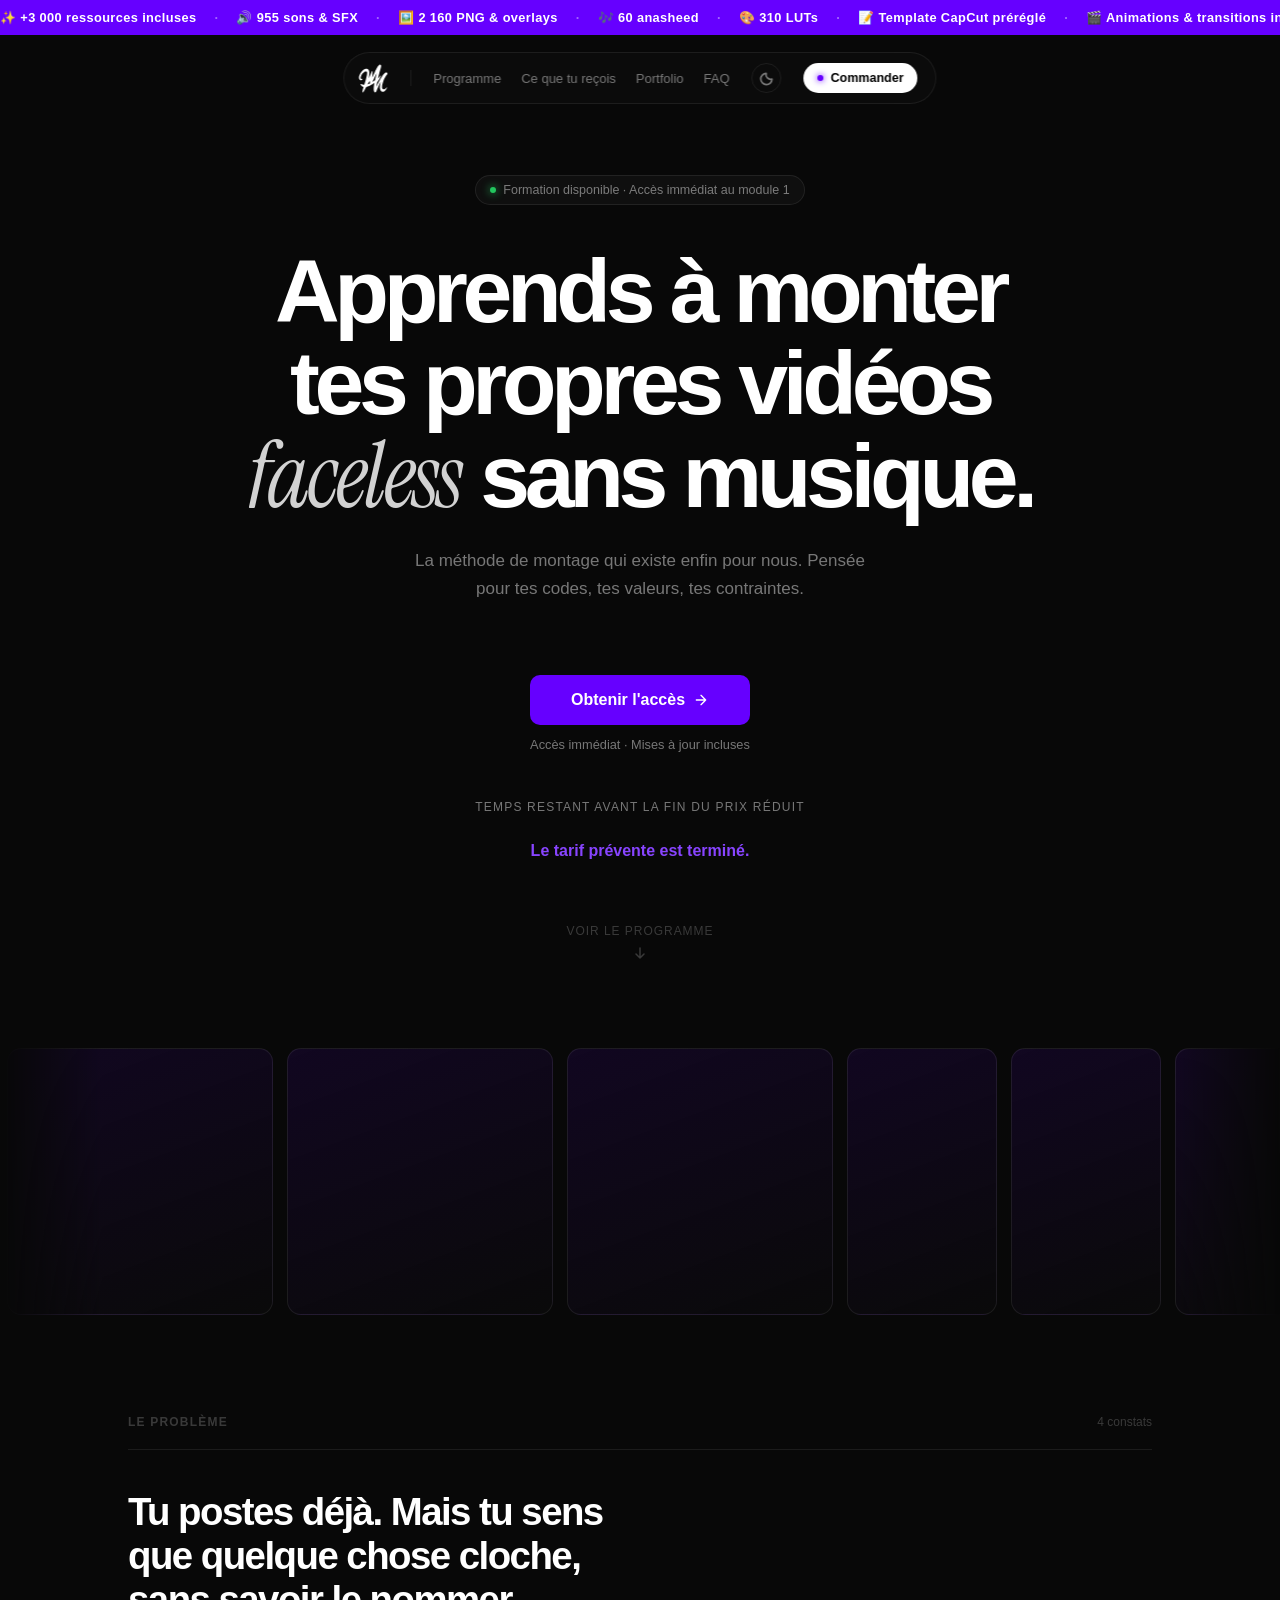
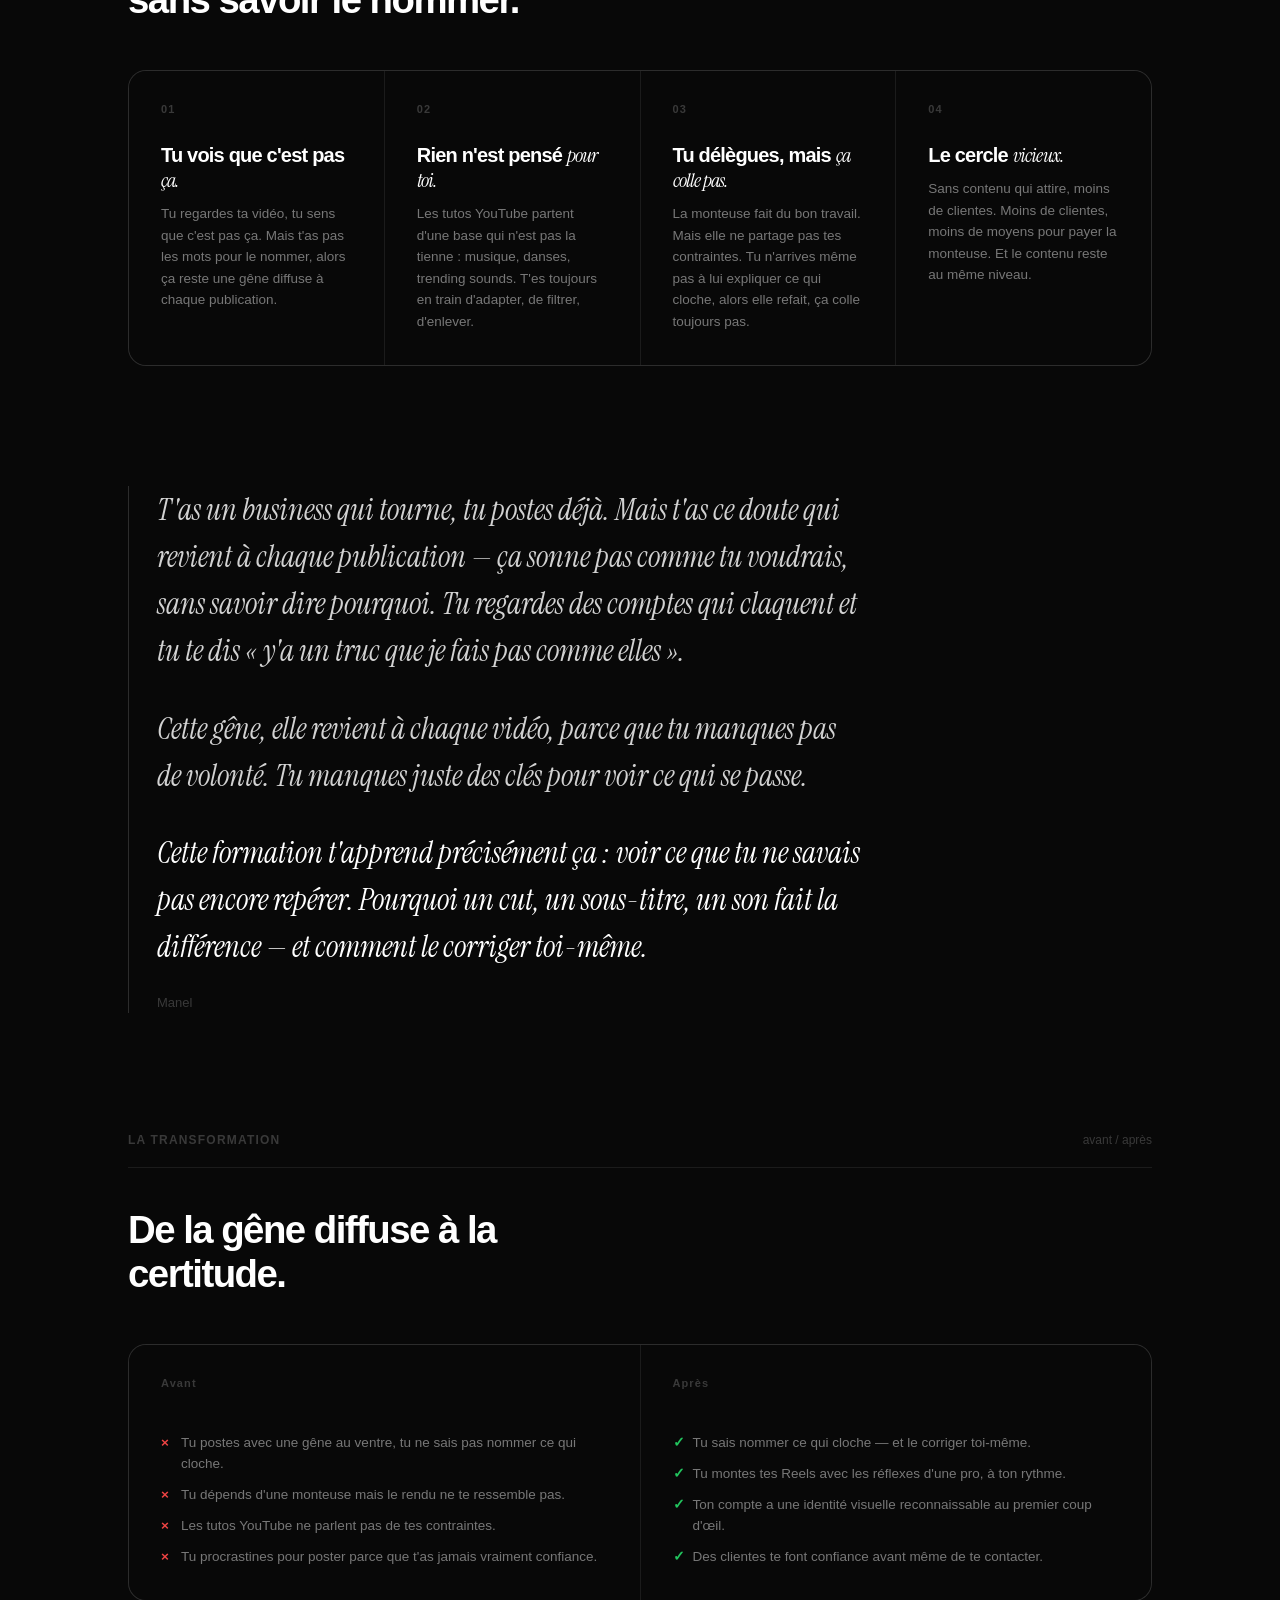
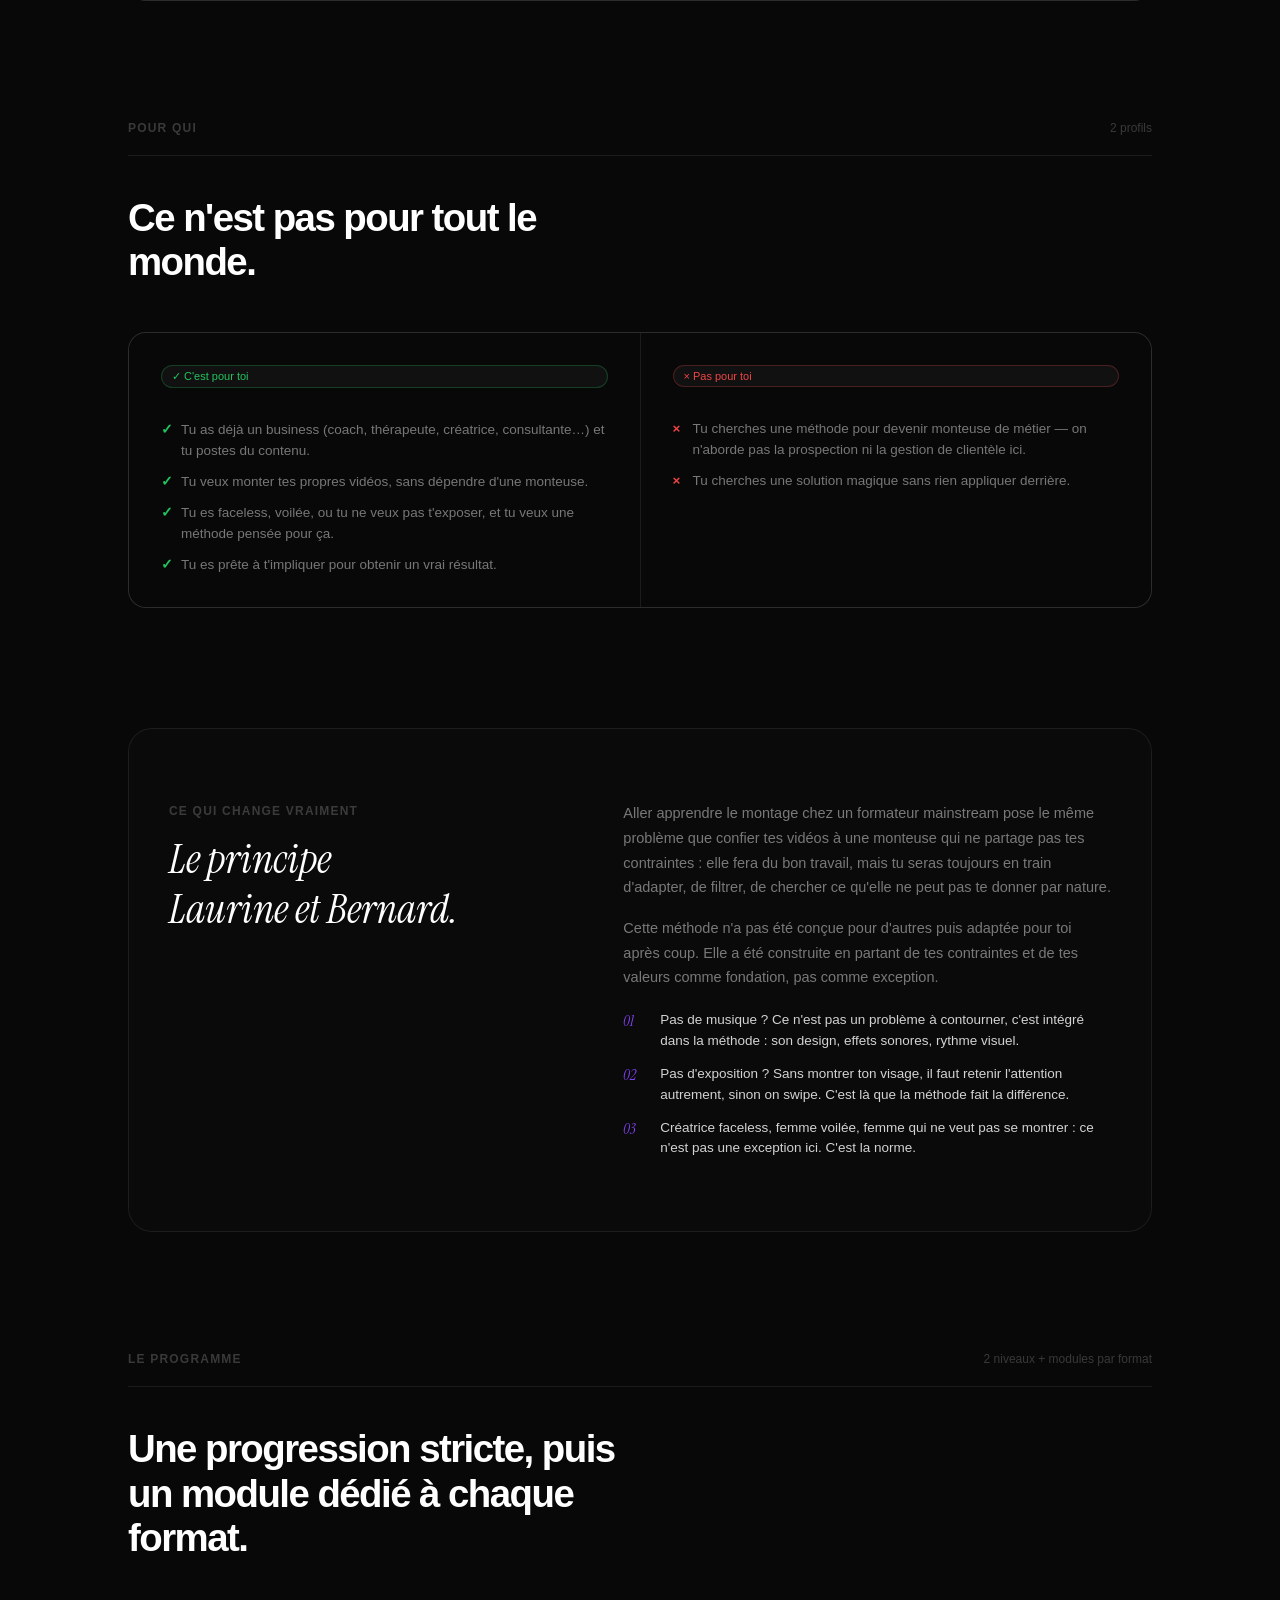
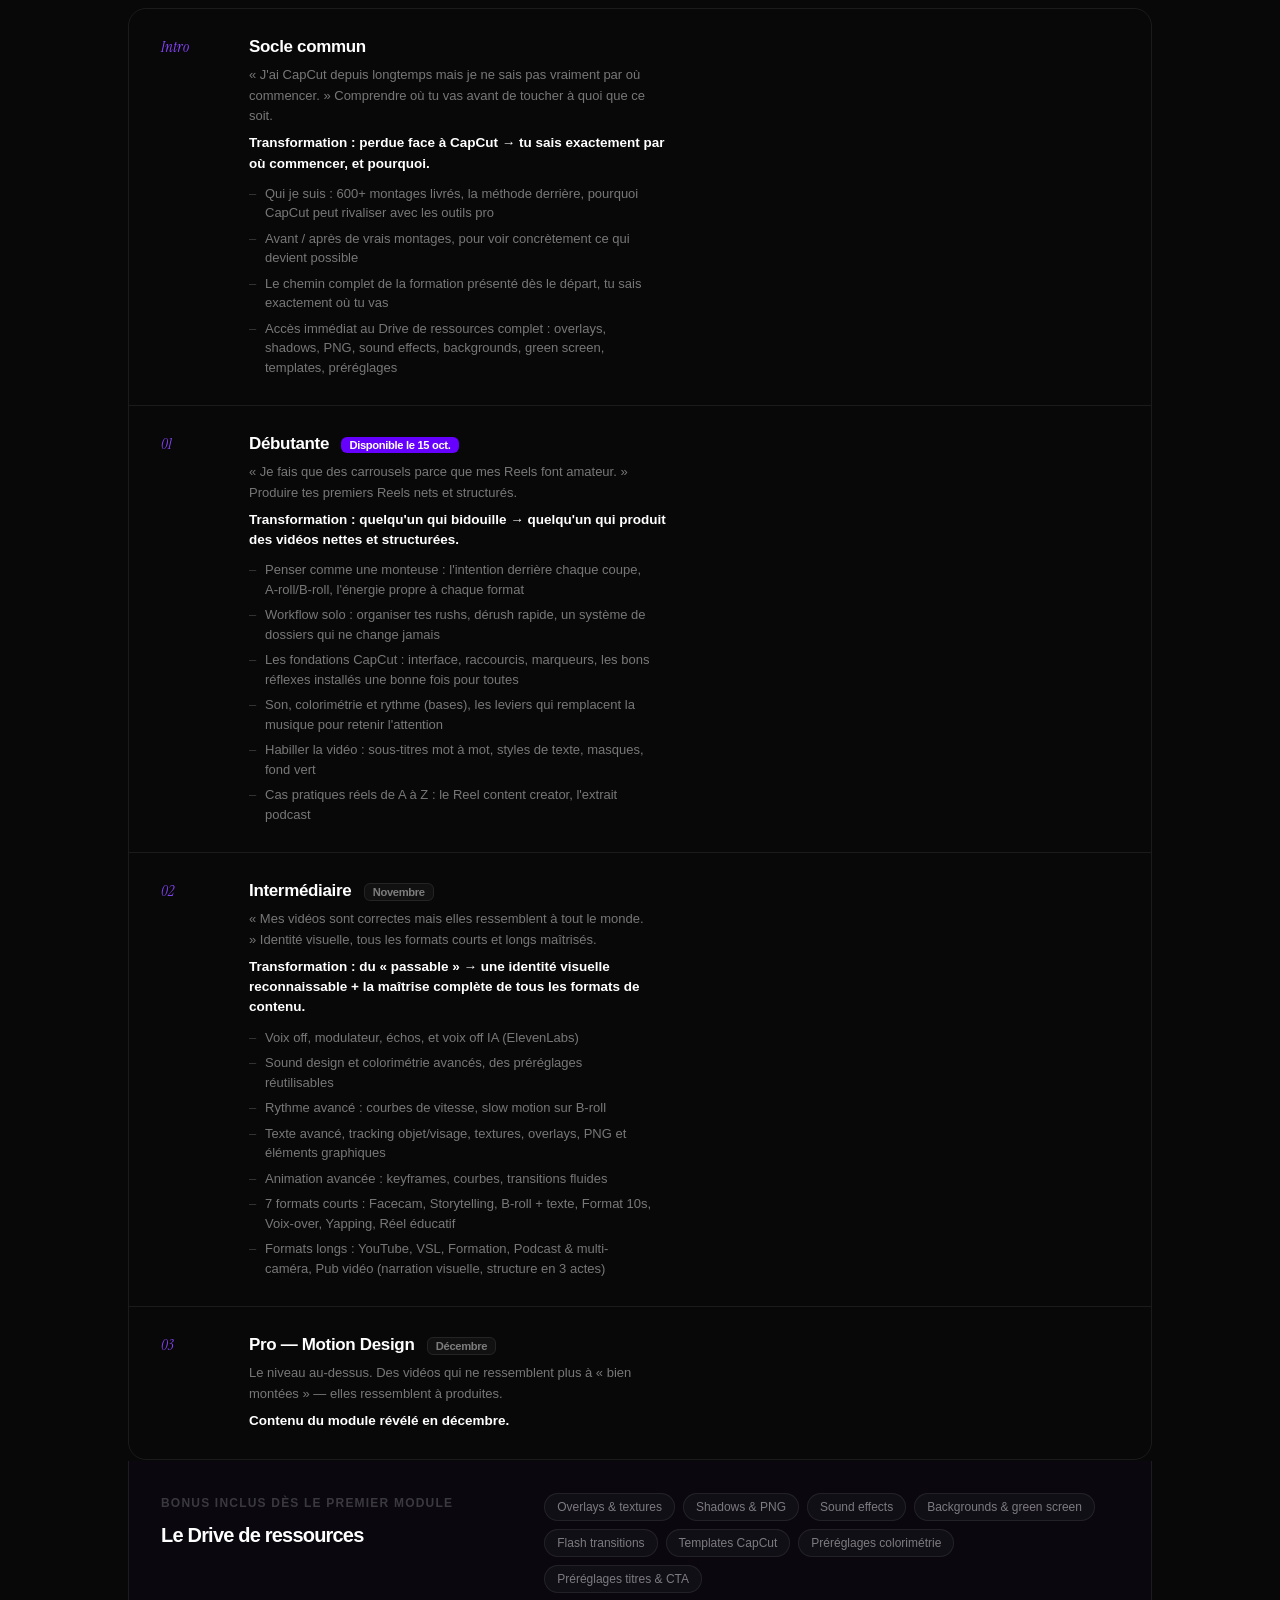
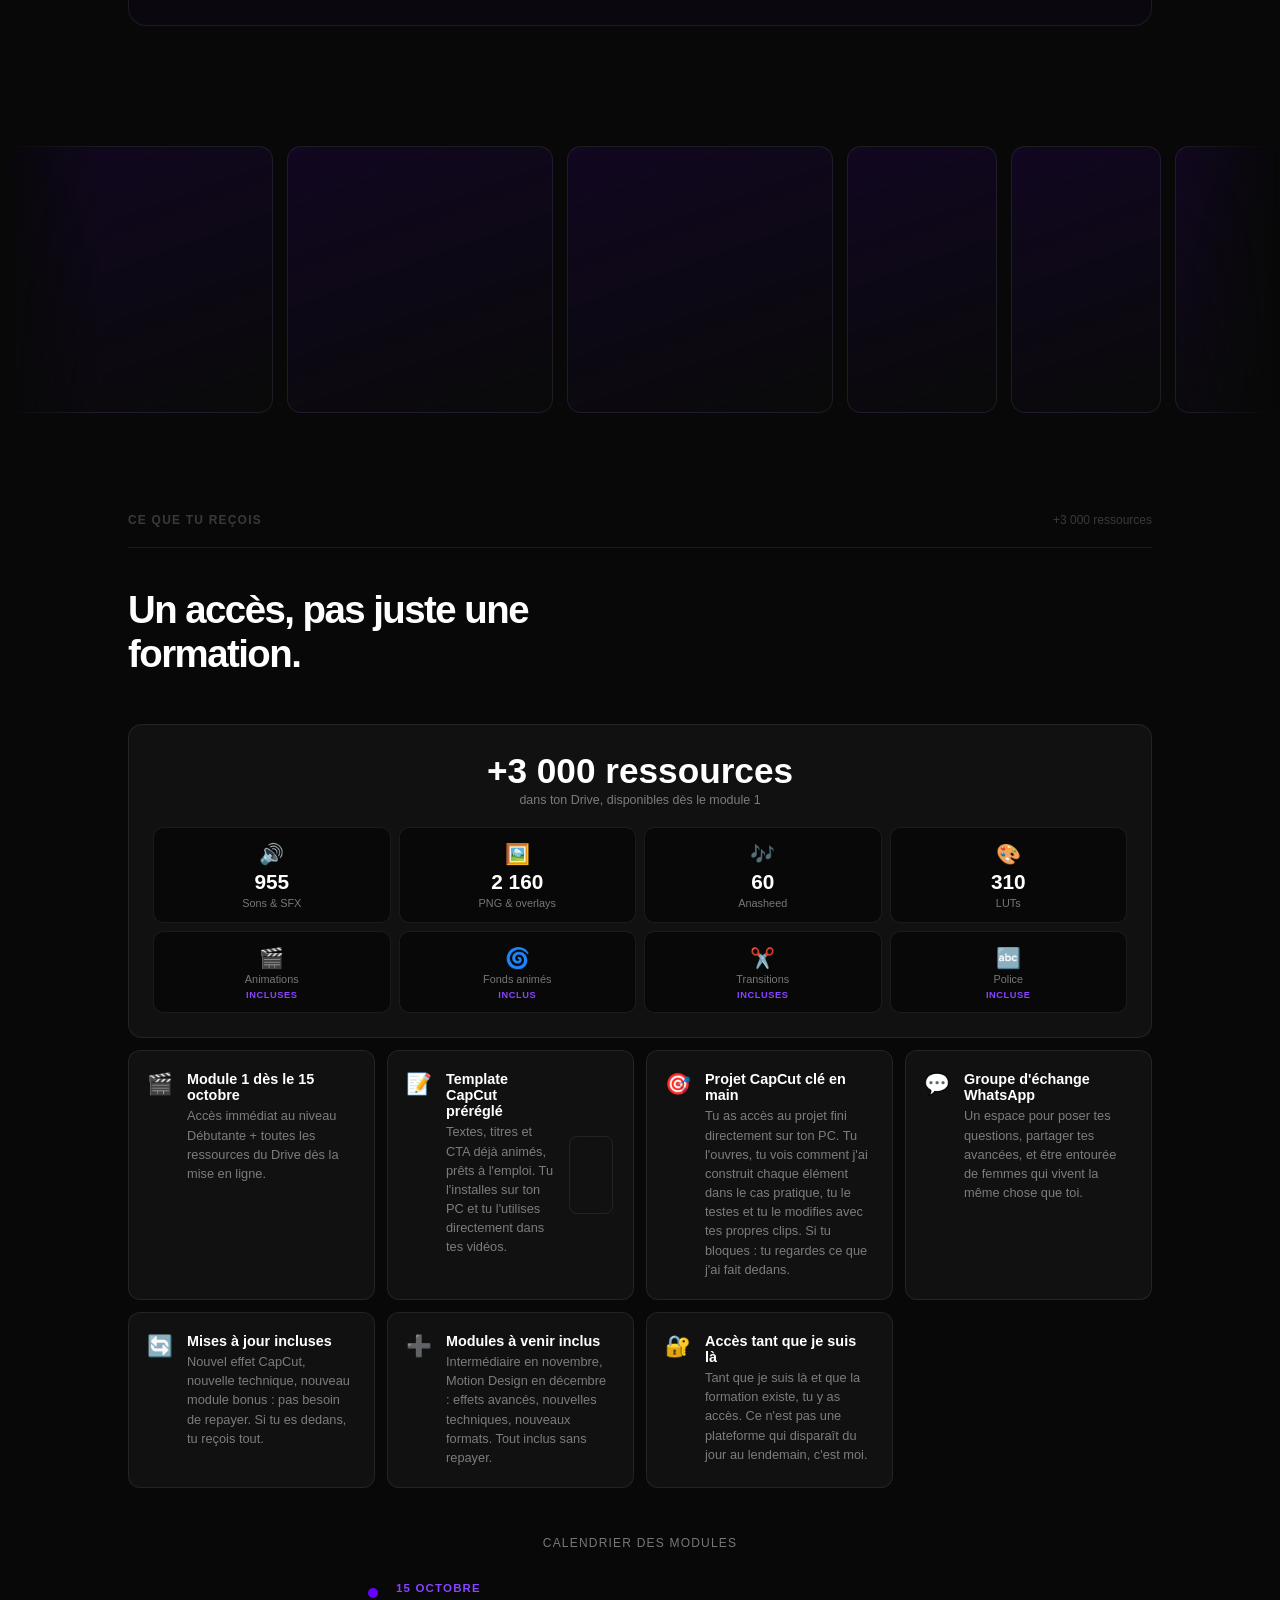
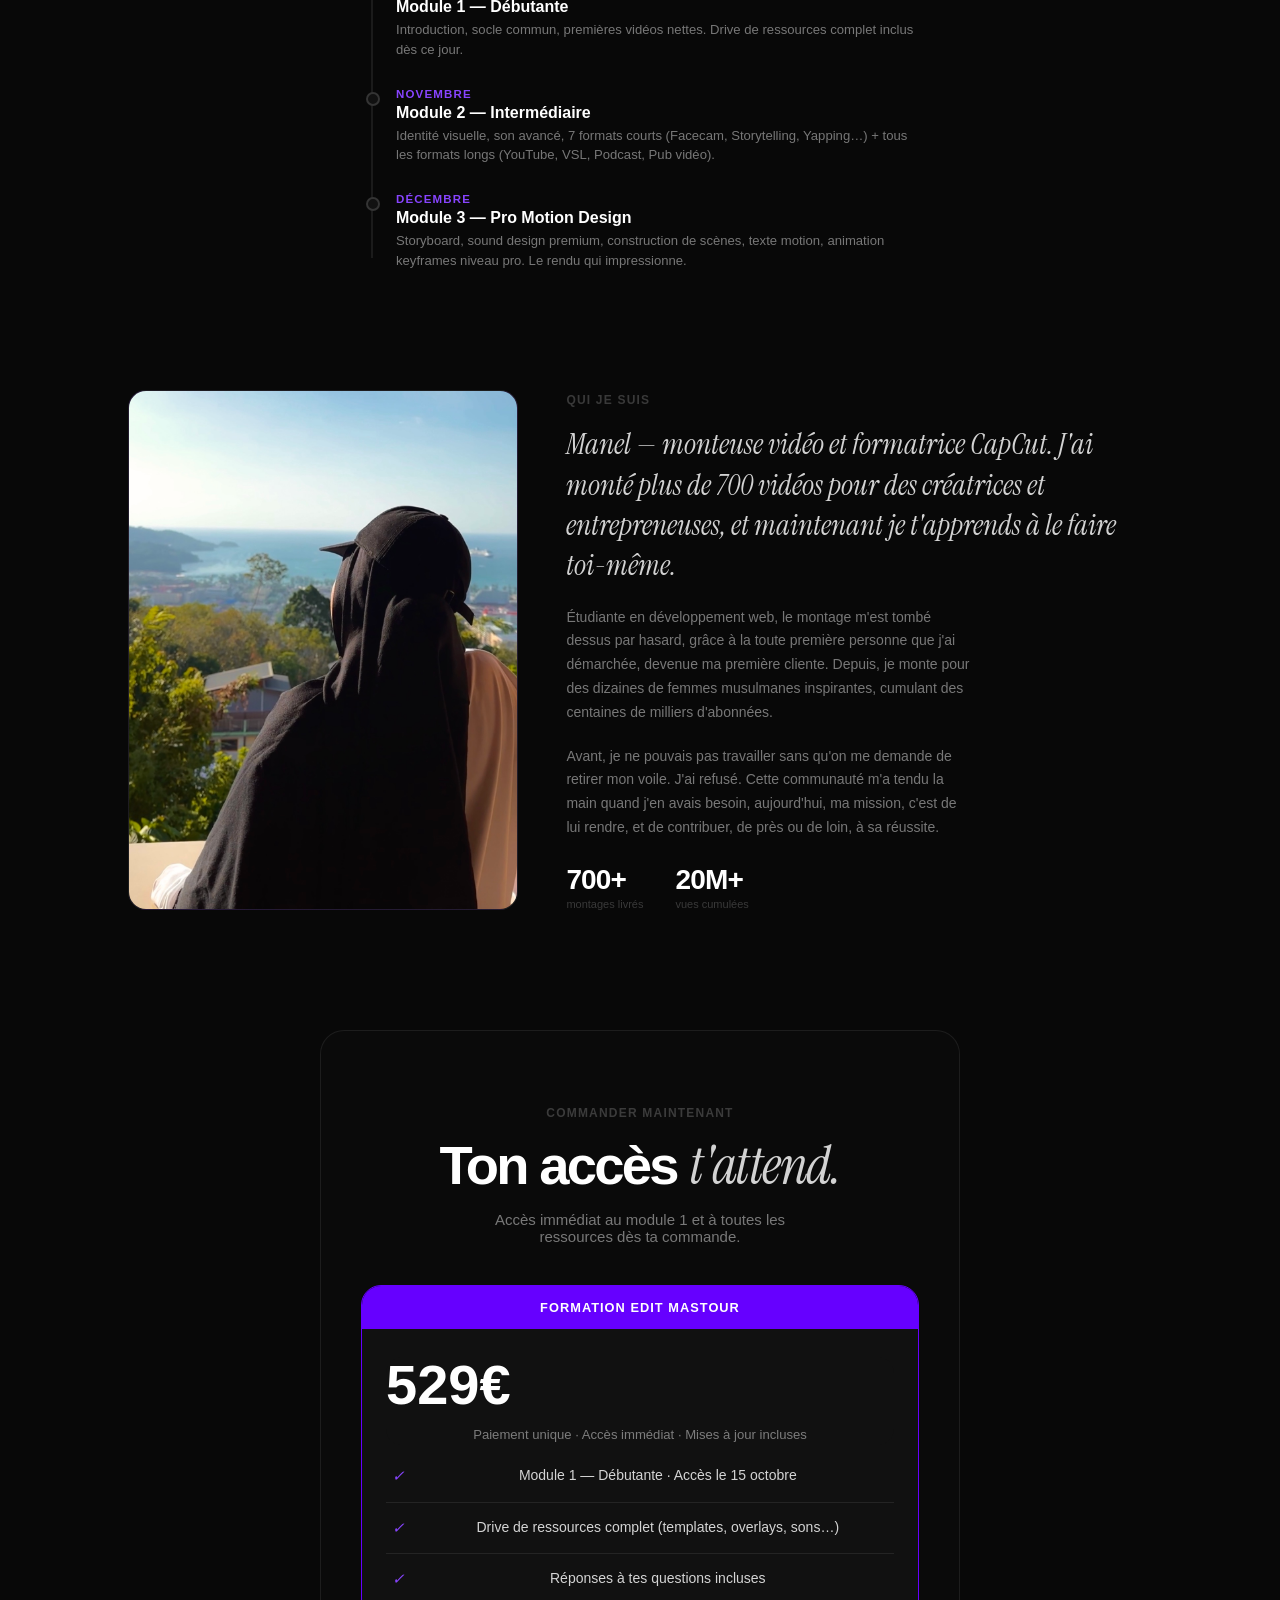
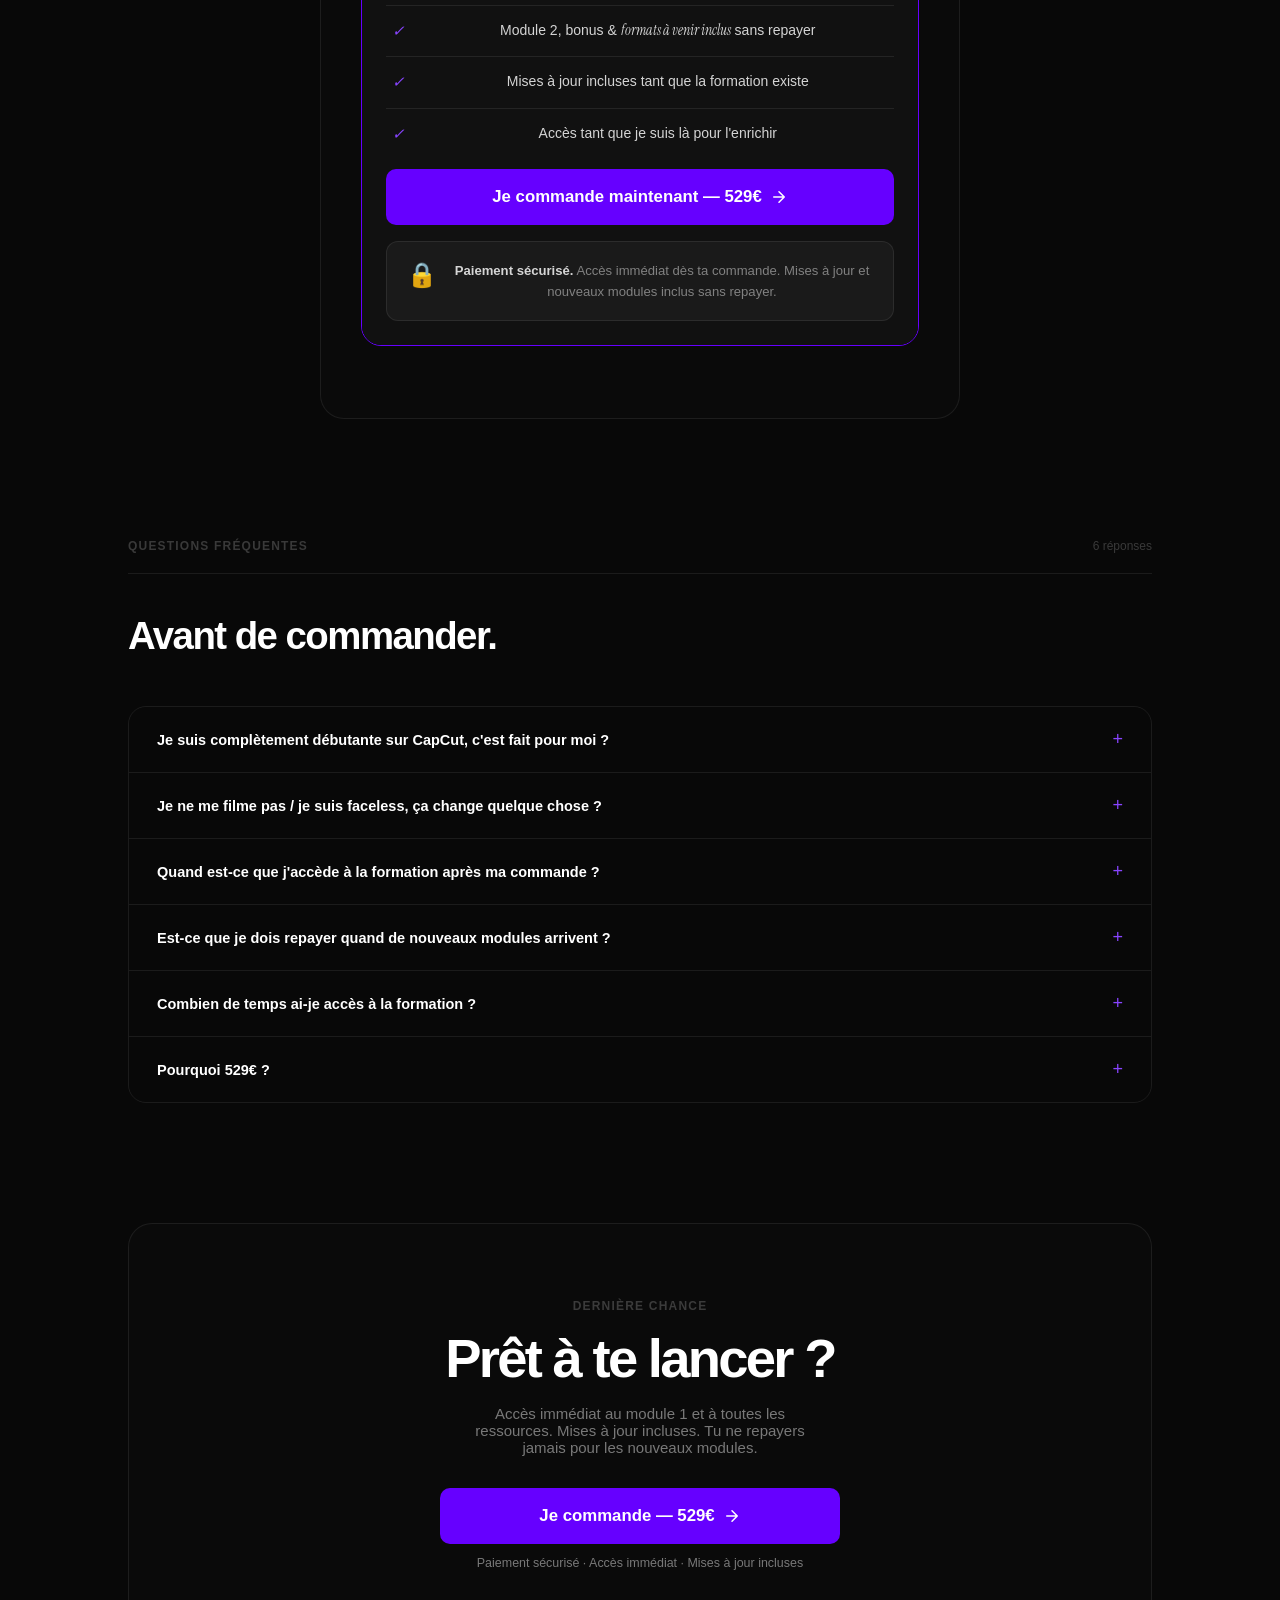
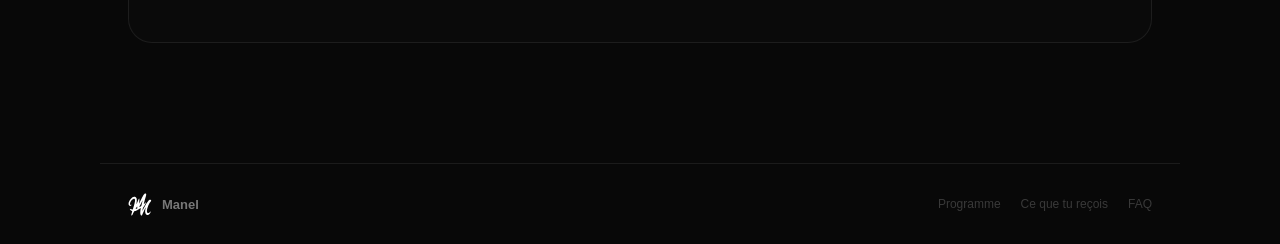
==== landing-formation.html @ 8a796e25 "Section ressources : tuiles chiffrées, ticker, projet clé en main, fix décembre - Barre du haut tran" ====
<!DOCTYPE html>
<html lang="fr">
<head>
<meta charset="UTF-8">
<meta name="viewport" content="width=device-width, initial-scale=1.0">
<title>Formation Edit Mastour — Apprends à monter tes Reels, dès le 15 octobre</title>
<meta name="description" content="La méthode de montage pensée pour toi. Templates, anasheed triées, modules progressifs. Accès immédiat au module 1. 529€.">
<link rel="icon" type="image/svg+xml" href="assets/logo-webmastour-black.svg">
<link href="https://fonts.googleapis.com/css2?family=Instrument+Serif:ital@1&display=swap" rel="stylesheet">
<link rel="stylesheet" href="styles.css">
<style>
/* ── Urgency bar ── */
.urgency-bar {
  background: var(--violet);
  color: #fff;
  font-size: .8rem;
  font-weight: 600;
  letter-spacing: .03em;
  position: sticky;
  top: 0;
  z-index: 200;
  overflow: hidden;
  padding: 10px 0;
}
.urgency-track {
  display: flex;
  width: max-content;
  animation: urgency-scroll 32s linear infinite;
}
.urgency-track:hover { animation-play-state: paused; }
.urgency-chunk { display: flex; align-items: center; white-space: nowrap; }
.urgency-sep { margin: 0 18px; opacity: .4; }
@keyframes urgency-scroll {
  from { transform: translateX(0); }
  to   { transform: translateX(-50%); }
}

/* ── Countdown ── */
.countdown-wrap {
  display: flex;
  align-items: center;
  justify-content: center;
  gap: 20px;
  margin: 28px 0 0;
  flex-wrap: wrap;
}
.cd-unit {
  display: flex;
  flex-direction: column;
  align-items: center;
  gap: 4px;
}
.cd-num {
  font-size: clamp(2rem, 5vw, 3rem);
  font-weight: 900;
  line-height: 1;
  color: var(--text);
}
.cd-label {
  font-size: .7rem;
  letter-spacing: .1em;
  text-transform: uppercase;
  color: var(--muted);
}
.cd-sep {
  font-size: 2rem;
  font-weight: 900;
  color: var(--dim);
  margin-top: -8px;
}

/* ── Price block ── */
.price-block {
  border: 1px solid var(--border);
  border-radius: 16px;
  padding: 32px;
  background: var(--surface);
  max-width: 560px;
  margin: 0 auto;
}
.price-row {
  display: flex;
  align-items: flex-end;
  gap: 16px;
  margin-bottom: 8px;
  flex-wrap: wrap;
}
.price-now {
  font-size: clamp(2.4rem, 6vw, 3.5rem);
  font-weight: 900;
  color: var(--text);
  line-height: 1;
}
.price-before {
  font-size: 1.1rem;
  color: var(--muted);
  text-decoration: line-through;
  margin-bottom: 6px;
}
.price-save {
  background: rgba(102,0,255,.12);
  color: var(--violet-l);
  border: 1px solid rgba(102,0,255,.25);
  border-radius: 6px;
  font-size: .78rem;
  font-weight: 700;
  padding: 4px 10px;
  margin-bottom: 6px;
}
.price-note {
  font-size: .82rem;
  color: var(--muted);
  margin-top: 12px;
  line-height: 1.5;
}

/* ── Perks (ce que tu reçois) ── */
.perks-grid {
  display: grid;
  grid-template-columns: repeat(auto-fit, minmax(240px, 1fr));
  gap: 12px;
  margin-top: 32px;
}
/* ── Resource banner ── */
.res-banner {
  background: var(--surface);
  border: 1px solid var(--border);
  border-radius: 14px;
  padding: 28px 24px 24px;
  margin-top: 32px;
}
.res-headline { text-align: center; margin-bottom: 20px; }
.res-headline-num { display: block; font-size: 2.2rem; font-weight: 900; color: var(--text); line-height: 1; }
.res-headline-sub { display: block; font-size: .78rem; color: var(--muted); margin-top: 5px; }
.res-grid {
  display: grid;
  grid-template-columns: repeat(4, 1fr);
  gap: 8px;
}
@media (max-width: 540px) { .res-grid { grid-template-columns: repeat(2, 1fr); } }
.res-tile {
  background: var(--bg);
  border: 1px solid var(--border);
  border-radius: 10px;
  padding: 14px 8px 12px;
  text-align: center;
  display: flex;
  flex-direction: column;
  align-items: center;
  gap: 2px;
}
.res-tile-icon { font-size: 1.25rem; }
.res-tile-num { font-size: 1.3rem; font-weight: 900; color: var(--text); line-height: 1.1; margin-top: 3px; }
.res-tile-label { font-size: .68rem; color: var(--muted); line-height: 1.3; }
.res-tile-incl { font-size: .58rem; font-weight: 700; color: var(--violet-l); text-transform: uppercase; letter-spacing: .06em; margin-top: 2px; }
/* ── Apercu video dans perk card ── */
.perk-video-thumb {
  flex-shrink: 0;
  width: 44px;
  height: 78px;
  border-radius: 8px;
  overflow: hidden;
  border: 1.5px solid var(--border);
  align-self: center;
}
.perk-video-thumb video { width: 100%; height: 100%; object-fit: cover; display: block; }
.perks-grid { margin-top: 12px; }
.perk-item {
  border: 1px solid var(--border);
  border-radius: 12px;
  padding: 20px 20px 20px 18px;
  background: var(--surface);
  display: flex;
  gap: 14px;
  align-items: flex-start;
}
.perk-icon {
  font-size: 1.3rem;
  margin-top: 1px;
  flex-shrink: 0;
}
.perk-title {
  font-size: .9rem;
  font-weight: 700;
  color: var(--text);
  margin-bottom: 3px;
}
.perk-desc {
  font-size: .8rem;
  color: var(--muted);
  line-height: 1.5;
}

/* ── Timeline modules ── */
.timeline {
  display: flex;
  flex-direction: column;
  gap: 0;
  margin-top: 32px;
  position: relative;
  padding-left: 36px;
}
.timeline::before {
  content: '';
  position: absolute;
  left: 11px;
  top: 12px;
  bottom: 12px;
  width: 2px;
  background: var(--border);
}
.tl-item {
  position: relative;
  padding: 0 0 28px;
}
.tl-item:last-child { padding-bottom: 0; }
.tl-dot {
  position: absolute;
  left: -30px;
  top: 4px;
  width: 14px;
  height: 14px;
  border-radius: 50%;
  background: var(--violet);
  border: 2px solid var(--bg);
  flex-shrink: 0;
}
.tl-dot.future { background: var(--surface); border-color: var(--border-h); }
.tl-date {
  font-size: .72rem;
  font-weight: 700;
  letter-spacing: .1em;
  text-transform: uppercase;
  color: var(--violet-l);
  margin-bottom: 4px;
}
.tl-title {
  font-size: 1rem;
  font-weight: 700;
  color: var(--text);
  margin-bottom: 4px;
}
.tl-desc {
  font-size: .82rem;
  color: var(--muted);
  line-height: 1.5;
}

/* ── Sticky CTA (mobile) ── */
.sticky-cta {
  display: none;
  position: fixed;
  bottom: 0;
  left: 0;
  right: 0;
  z-index: 500;
  background: var(--surface);
  border-top: 1px solid var(--border);
  padding: 12px 16px;
  gap: 12px;
  align-items: center;
  justify-content: space-between;
}
.sticky-cta-price {
  display: flex;
  flex-direction: column;
  gap: 1px;
}
.sticky-cta-price .now { font-size: 1.2rem; font-weight: 900; color: var(--text); }
.sticky-cta-price .before { font-size: .72rem; color: var(--muted); text-decoration: line-through; }
@media (max-width: 768px) {
  .sticky-cta { display: flex; }
  body { padding-bottom: 80px; }
}

/* ── CTA button violet ── */
.btn-violet {
  display: inline-flex;
  align-items: center;
  justify-content: center;
  gap: 8px;
  background: var(--violet);
  color: #fff;
  border: none;
  border-radius: 10px;
  padding: 16px 32px;
  font-size: 1rem;
  font-weight: 700;
  cursor: pointer;
  text-decoration: none;
  transition: opacity .15s, transform .15s;
  width: 100%;
}
.btn-violet:hover { opacity: .88; transform: translateY(-1px); }
.btn-violet svg { width: 16px; height: 16px; stroke: currentColor; fill: none; stroke-width: 2; stroke-linecap: round; stroke-linejoin: round; }

/* ── Offer box ── */
.offer-box {
  border: 1.5px solid var(--violet);
  border-radius: 20px;
  overflow: hidden;
  max-width: 560px;
  margin: 40px auto 0;
}
.offer-box-head {
  background: var(--violet);
  color: #fff;
  padding: 14px 24px;
  font-size: .8rem;
  font-weight: 700;
  letter-spacing: .08em;
  text-transform: uppercase;
  text-align: center;
}
.offer-box-body {
  padding: 28px 24px 24px;
  background: var(--surface);
}

/* ── Garantie ── */
.garantie {
  display: flex;
  align-items: flex-start;
  gap: 14px;
  background: var(--tint-b);
  border: 1px solid var(--border);
  border-radius: 12px;
  padding: 18px 20px;
  margin-top: 16px;
}
.garantie-icon { font-size: 1.5rem; flex-shrink: 0; margin-top: 1px; }
.garantie p { font-size: .82rem; color: var(--muted); line-height: 1.6; }
.garantie strong { color: var(--soft); }
</style>
</head>
<body>

<!-- Urgency bar -->
<div class="urgency-bar" aria-label="Contenu de la formation">
  <div class="urgency-track">
    <span class="urgency-chunk">
      ✨&nbsp;+3&nbsp;000 ressources incluses<span class="urgency-sep">·</span>
      🔊&nbsp;955 sons &amp; SFX<span class="urgency-sep">·</span>
      🖼️&nbsp;2&nbsp;160 PNG &amp; overlays<span class="urgency-sep">·</span>
      🎶&nbsp;60 anasheed<span class="urgency-sep">·</span>
      🎨&nbsp;310 LUTs<span class="urgency-sep">·</span>
      📝&nbsp;Template CapCut préréglé<span class="urgency-sep">·</span>
      🎬&nbsp;Animations &amp; transitions incluses<span class="urgency-sep">·</span>
      🎯&nbsp;Projet clé en main inclus<span class="urgency-sep">·</span>
    </span>
    <span class="urgency-chunk" aria-hidden="true">
      ✨&nbsp;+3&nbsp;000 ressources incluses<span class="urgency-sep">·</span>
      🔊&nbsp;955 sons &amp; SFX<span class="urgency-sep">·</span>
      🖼️&nbsp;2&nbsp;160 PNG &amp; overlays<span class="urgency-sep">·</span>
      🎶&nbsp;60 anasheed<span class="urgency-sep">·</span>
      🎨&nbsp;310 LUTs<span class="urgency-sep">·</span>
      📝&nbsp;Template CapCut préréglé<span class="urgency-sep">·</span>
      🎬&nbsp;Animations &amp; transitions incluses<span class="urgency-sep">·</span>
      🎯&nbsp;Projet clé en main inclus<span class="urgency-sep">·</span>
    </span>
  </div>
</div>

<!-- Nav -->
<nav>
  <a class="nav-logo" onclick="window.scrollTo({top:0,behavior:'smooth'})" style="cursor:pointer">
    <div class="nav-logo-mark">
      <img src="assets/logo-webmastour-white.svg" alt="" style="width:100%;height:100%;object-fit:contain;">
    </div>
  </a>
  <div class="nav-divider"></div>
  <ul class="nav-links">
    <li><a href="#programme">Programme</a></li>
    <li><a href="#ce-que-tu-recois">Ce que tu reçois</a></li>
    <li><a href="#portfolio">Portfolio</a></li>
    <li><a href="#faq">FAQ</a></li>
  </ul>
  <button class="theme-toggle" id="themeToggle" title="Changer de thème">
    <svg class="i-moon" viewBox="0 0 16 16"><path d="M13.5 8.7A6 6 0 1 1 7.3 2.5a5 5 0 0 0 6.2 6.2Z"/></svg>
    <svg class="i-sun" viewBox="0 0 16 16"><circle cx="8" cy="8" r="3.2"/><path d="M8 1v1.6M8 13.4V15M2.6 8H1M15 8h-1.6M3.5 3.5l1.1 1.1M11.4 11.4l1.1 1.1M12.5 3.5l-1.1 1.1M4.6 11.4l-1.1 1.1"/></svg>
  </button>
  <a class="nav-badge" href="#commander" style="text-decoration:none;">
    <span class="nav-dot"></span>
    Commander
  </a>
</nav>

<!-- Hero -->
<section class="hero" id="hero">
  <div class="hero-tag">
    <span class="nav-dot"></span>
    Formation disponible · Accès immédiat au module 1
  </div>

  <h1>Apprends à monter<br>tes propres vidéos <em>faceless</em> sans musique.</h1>

  <p class="hero-sub">La méthode de montage qui existe enfin pour nous. Pensée pour tes codes, tes valeurs, tes contraintes.</p>

  <div style="margin-top:32px; display:flex; flex-direction:column; align-items:center; gap:12px; max-width:400px; margin-inline:auto;">
    <a href="#commander" class="btn-violet">
      Obtenir l'accès
      <svg viewBox="0 0 24 24"><path d="M5 12h14M12 5l7 7-7 7"/></svg>
    </a>
    <span style="font-size:.8rem; color:var(--muted);">Accès immédiat · Mises à jour incluses</span>
  </div>

  <!-- Countdown -->
  <div style="margin-top:48px; text-align:center;">
    <p style="font-size:.75rem; letter-spacing:.1em; text-transform:uppercase; color:var(--muted); margin-bottom:16px;">Temps restant avant la fin du prix réduit</p>
    <div class="countdown-wrap" id="countdown">
      <div class="cd-unit"><span class="cd-num" id="cd-j">10</span><span class="cd-label">Jours</span></div>
      <span class="cd-sep">:</span>
      <div class="cd-unit"><span class="cd-num" id="cd-h">00</span><span class="cd-label">Heures</span></div>
      <span class="cd-sep">:</span>
      <div class="cd-unit"><span class="cd-num" id="cd-m">00</span><span class="cd-label">Min</span></div>
      <span class="cd-sep">:</span>
      <div class="cd-unit"><span class="cd-num" id="cd-s">00</span><span class="cd-label">Sec</span></div>
    </div>
  </div>

  <button class="hero-scroll" onclick="document.getElementById('probleme').scrollIntoView({behavior:'smooth'})">
    Voir le programme
    <svg viewBox="0 0 14 14"><path d="M7 2v10M3 8l4 4 4-4"/></svg>
  </button>
</section>

<!-- Bandeau vidéos -->
<div class="vm-wrap">
  <div class="vm-track" id="vmTrack1"></div>
</div>

<!-- Problème -->
<section class="section" id="probleme">
  <div class="section-head rv">
    <span class="section-title">Le problème</span>
    <span class="section-count">4 constats</span>
  </div>
  <p class="section-lead rv">Tu postes déjà. Mais tu sens que quelque chose cloche, sans savoir le nommer.</p>

  <div class="grid g4 rv">
    <div class="card">
      <div class="card-num">01</div>
      <div class="card-title">Tu vois que c'est pas <em>ça.</em></div>
      <p class="card-desc">Tu regardes ta vidéo, tu sens que c'est pas ça. Mais t'as pas les mots pour le nommer, alors ça reste une gêne diffuse à chaque publication.</p>
    </div>
    <div class="card">
      <div class="card-num">02</div>
      <div class="card-title">Rien n'est pensé <em>pour toi.</em></div>
      <p class="card-desc">Les tutos YouTube partent d'une base qui n'est pas la tienne : musique, danses, trending sounds. T'es toujours en train d'adapter, de filtrer, d'enlever.</p>
    </div>
    <div class="card">
      <div class="card-num">03</div>
      <div class="card-title">Tu délègues, mais <em>ça colle pas.</em></div>
      <p class="card-desc">La monteuse fait du bon travail. Mais elle ne partage pas tes contraintes. Tu n'arrives même pas à lui expliquer ce qui cloche, alors elle refait, ça colle toujours pas.</p>
    </div>
    <div class="card">
      <div class="card-num">04</div>
      <div class="card-title">Le cercle <em>vicieux.</em></div>
      <p class="card-desc">Sans contenu qui attire, moins de clientes. Moins de clientes, moins de moyens pour payer la monteuse. Et le contenu reste au même niveau.</p>
    </div>
  </div>
</section>

<!-- Ancrage émotionnel -->
<section class="prose">
  <blockquote class="quote rv">
    <p>T'as un business qui tourne, tu postes déjà. Mais t'as ce doute qui revient à chaque publication — ça sonne pas comme tu voudrais, sans savoir dire pourquoi. Tu regardes des comptes qui claquent et tu te dis « y'a un truc que je fais pas comme elles ».</p>
    <p>Cette gêne, elle revient à chaque vidéo, parce que tu manques pas de volonté. Tu manques juste des clés pour voir ce qui se passe.</p>
    <p style="color:var(--text);">Cette formation t'apprend précisément ça : voir ce que tu ne savais pas encore repérer. Pourquoi un cut, un sous-titre, un son fait la différence — et comment le corriger toi-même.</p>
    <cite>Manel</cite>
  </blockquote>
</section>

<!-- Transformation -->
<section class="section">
  <div class="section-head rv">
    <span class="section-title">La transformation</span>
    <span class="section-count">avant / après</span>
  </div>
  <p class="section-lead rv">De la gêne diffuse à la certitude.</p>

  <div class="grid g2 rv">
    <div class="card">
      <div class="card-num">Avant</div>
      <ul class="check-list no">
        <li>Tu postes avec une gêne au ventre, tu ne sais pas nommer ce qui cloche.</li>
        <li>Tu dépends d'une monteuse mais le rendu ne te ressemble pas.</li>
        <li>Les tutos YouTube ne parlent pas de tes contraintes.</li>
        <li>Tu procrastines pour poster parce que t'as jamais vraiment confiance.</li>
      </ul>
    </div>
    <div class="card">
      <div class="card-num">Après</div>
      <ul class="check-list yes">
        <li>Tu sais nommer ce qui cloche — et le corriger toi-même.</li>
        <li>Tu montes tes Reels avec les réflexes d'une pro, à ton rythme.</li>
        <li>Ton compte a une identité visuelle reconnaissable au premier coup d'œil.</li>
        <li>Des clientes te font confiance avant même de te contacter.</li>
      </ul>
    </div>
  </div>
</section>

<!-- Pour qui -->
<section class="section">
  <div class="section-head rv">
    <span class="section-title">Pour qui</span>
    <span class="section-count">2 profils</span>
  </div>
  <p class="section-lead rv">Ce n'est pas pour tout le monde.</p>

  <div class="grid g2 rv">
    <div class="card">
      <span class="pill-tag yes" style="margin-bottom:16px;">✓ C'est pour toi</span>
      <ul class="check-list yes">
        <li>Tu as déjà un business (coach, thérapeute, créatrice, consultante…) et tu postes du contenu.</li>
        <li>Tu veux monter tes propres vidéos, sans dépendre d'une monteuse.</li>
        <li>Tu es faceless, voilée, ou tu ne veux pas t'exposer, et tu veux une méthode pensée pour ça.</li>
        <li>Tu es prête à t'impliquer pour obtenir un vrai résultat.</li>
      </ul>
    </div>
    <div class="card">
      <span class="pill-tag no" style="margin-bottom:16px;">× Pas pour toi</span>
      <ul class="check-list no">
        <li>Tu cherches une méthode pour devenir monteuse de métier — on n'aborde pas la prospection ni la gestion de clientèle ici.</li>
        <li>Tu cherches une solution magique sans rien appliquer derrière.</li>
      </ul>
    </div>
  </div>
</section>

<!-- Différenciateur -->
<section class="cta-section">
  <div class="cta-inner diff-inner rv">
    <div>
      <span class="section-title">Ce qui change vraiment</span>
      <p class="diff-title" style="margin-top:16px;">Le principe<br>Laurine et Bernard.</p>
    </div>
    <div class="diff-body">
      <p>Aller apprendre le montage chez un formateur mainstream pose le même problème que confier tes vidéos à une monteuse qui ne partage pas tes contraintes : elle fera du bon travail, mais tu seras toujours en train d'adapter, de filtrer, de chercher ce qu'elle ne peut pas te donner par nature.</p>
      <p>Cette méthode n'a pas été conçue pour d'autres puis adaptée pour toi après coup. Elle a été construite en partant de tes contraintes et de tes valeurs comme fondation, pas comme exception.</p>
      <div class="diff-list">
        <div><span class="mk">01</span><span>Pas de musique ? Ce n'est pas un problème à contourner, c'est intégré dans la méthode : son design, effets sonores, rythme visuel.</span></div>
        <div><span class="mk">02</span><span>Pas d'exposition ? Sans montrer ton visage, il faut retenir l'attention autrement, sinon on swipe. C'est là que la méthode fait la différence.</span></div>
        <div><span class="mk">03</span><span>Créatrice faceless, femme voilée, femme qui ne veut pas se montrer : ce n'est pas une exception ici. C'est la norme.</span></div>
      </div>
    </div>
  </div>
</section>

<!-- Programme -->
<section class="section" id="programme">
  <div class="section-head rv">
    <span class="section-title">Le programme</span>
    <span class="section-count">2 niveaux + modules par format</span>
  </div>
  <p class="section-lead rv">Une progression stricte, puis un module dédié à chaque format.</p>

  <div class="rv">
    <div class="prog-list">
      <div class="prog-row">
        <div class="idx">Intro</div>
        <div><div class="prog-title">Socle commun</div>
          <p class="prog-tag">« J'ai CapCut depuis longtemps mais je ne sais pas vraiment par où commencer. » Comprendre où tu vas avant de toucher à quoi que ce soit.</p>
          <p class="prog-transform">Transformation : perdue face à CapCut → tu sais exactement par où commencer, et pourquoi.</p>
          <ul class="prog-points">
            <li>Qui je suis : 600+ montages livrés, la méthode derrière, pourquoi CapCut peut rivaliser avec les outils pro</li>
            <li>Avant / après de vrais montages, pour voir concrètement ce qui devient possible</li>
            <li>Le chemin complet de la formation présenté dès le départ, tu sais exactement où tu vas</li>
            <li>Accès immédiat au Drive de ressources complet : overlays, shadows, PNG, sound effects, backgrounds, green screen, templates, préréglages</li>
          </ul>
        </div>
      </div>
      <div class="prog-row">
        <div class="idx">01</div>
        <div><div class="prog-title">Débutante <span style="font-size:.7rem; background:var(--violet); color:#fff; border-radius:6px; padding:2px 8px; margin-left:8px; font-weight:700; vertical-align:middle;">Disponible le 15 oct.</span></div>
          <p class="prog-tag">« Je fais que des carrousels parce que mes Reels font amateur. » Produire tes premiers Reels nets et structurés.</p>
          <p class="prog-transform">Transformation : quelqu'un qui bidouille → quelqu'un qui produit des vidéos nettes et structurées.</p>
          <ul class="prog-points">
            <li>Penser comme une monteuse : l'intention derrière chaque coupe, A-roll/B-roll, l'énergie propre à chaque format</li>
            <li>Workflow solo : organiser tes rushs, dérush rapide, un système de dossiers qui ne change jamais</li>
            <li>Les fondations CapCut : interface, raccourcis, marqueurs, les bons réflexes installés une bonne fois pour toutes</li>
            <li>Son, colorimétrie et rythme (bases), les leviers qui remplacent la musique pour retenir l'attention</li>
            <li>Habiller la vidéo : sous-titres mot à mot, styles de texte, masques, fond vert</li>
            <li>Cas pratiques réels de A à Z : le Reel content creator, l'extrait podcast</li>
          </ul>
        </div>
      </div>
      <div class="prog-row">
        <div class="idx">02</div>
        <div><div class="prog-title">Intermédiaire <span style="font-size:.7rem; background:var(--tint-b); border:1px solid var(--border); color:var(--muted); border-radius:6px; padding:2px 8px; margin-left:8px; font-weight:700; vertical-align:middle;">Novembre</span></div>
          <p class="prog-tag">« Mes vidéos sont correctes mais elles ressemblent à tout le monde. » Identité visuelle, tous les formats courts et longs maîtrisés.</p>
          <p class="prog-transform">Transformation : du « passable » → une identité visuelle reconnaissable + la maîtrise complète de tous les formats de contenu.</p>
          <ul class="prog-points">
            <li>Voix off, modulateur, échos, et voix off IA (ElevenLabs)</li>
            <li>Sound design et colorimétrie avancés, des préréglages réutilisables</li>
            <li>Rythme avancé : courbes de vitesse, slow motion sur B-roll</li>
            <li>Texte avancé, tracking objet/visage, textures, overlays, PNG et éléments graphiques</li>
            <li>Animation avancée : keyframes, courbes, transitions fluides</li>
            <li>7 formats courts : Facecam, Storytelling, B-roll + texte, Format 10s, Voix-over, Yapping, Réel éducatif</li>
            <li>Formats longs : YouTube, VSL, Formation, Podcast &amp; multi-caméra, Pub vidéo (narration visuelle, structure en 3 actes)</li>
          </ul>
        </div>
      </div>
      <div class="prog-row">
        <div class="idx">03</div>
        <div><div class="prog-title">Pro — Motion Design <span style="font-size:.7rem; background:var(--tint-b); border:1px solid var(--border); color:var(--muted); border-radius:6px; padding:2px 8px; margin-left:8px; font-weight:700; vertical-align:middle;">Décembre</span></div>
          <p class="prog-tag">Le niveau au-dessus. Des vidéos qui ne ressemblent plus à « bien montées » — elles ressemblent à produites.</p>
          <p class="prog-transform">Contenu du module révélé en décembre.</p>
        </div>
      </div>
    </div>
    <div class="bonus-box">
      <div>
        <span class="section-title">Bonus inclus dès le premier module</span>
        <div class="card-title" style="margin-top:12px;">Le Drive de ressources</div>
      </div>
      <div class="bonus-tags">
        <span>Overlays &amp; textures</span><span>Shadows &amp; PNG</span><span>Sound effects</span>
        <span>Backgrounds &amp; green screen</span><span>Flash transitions</span><span>Templates CapCut</span>
        <span>Préréglages colorimétrie</span><span>Préréglages titres &amp; CTA</span>
      </div>
    </div>
  </div>
</section>

<!-- Portfolio -->
<div class="vm-wrap" id="portfolio" style="padding-top:0;">
  <div class="vm-track" id="vmTrack2"></div>
</div>

<!-- Ce que tu reçois -->
<section class="section" id="ce-que-tu-recois">
  <div class="section-head rv">
    <span class="section-title">Ce que tu reçois</span>
    <span class="section-count">+3 000 ressources</span>
  </div>
  <p class="section-lead rv">Un accès, pas juste une formation.</p>

  <!-- Tuiles ressources -->
  <div class="res-banner rv">
    <div class="res-headline">
      <span class="res-headline-num">+3 000 ressources</span>
      <span class="res-headline-sub">dans ton Drive, disponibles dès le module 1</span>
    </div>
    <div class="res-grid">
      <div class="res-tile">
        <span class="res-tile-icon">🔊</span>
        <span class="res-tile-num">955</span>
        <span class="res-tile-label">Sons &amp; SFX</span>
      </div>
      <div class="res-tile">
        <span class="res-tile-icon">🖼️</span>
        <span class="res-tile-num">2 160</span>
        <span class="res-tile-label">PNG &amp; overlays</span>
      </div>
      <div class="res-tile">
        <span class="res-tile-icon">🎶</span>
        <span class="res-tile-num">60</span>
        <span class="res-tile-label">Anasheed</span>
      </div>
      <div class="res-tile">
        <span class="res-tile-icon">🎨</span>
        <span class="res-tile-num">310</span>
        <span class="res-tile-label">LUTs</span>
      </div>
      <div class="res-tile">
        <span class="res-tile-icon">🎬</span>
        <span class="res-tile-label">Animations</span>
        <span class="res-tile-incl">incluses</span>
      </div>
      <div class="res-tile">
        <span class="res-tile-icon">🌀</span>
        <span class="res-tile-label">Fonds animés</span>
        <span class="res-tile-incl">inclus</span>
      </div>
      <div class="res-tile">
        <span class="res-tile-icon">✂️</span>
        <span class="res-tile-label">Transitions</span>
        <span class="res-tile-incl">incluses</span>
      </div>
      <div class="res-tile">
        <span class="res-tile-icon">🔤</span>
        <span class="res-tile-label">Police</span>
        <span class="res-tile-incl">incluse</span>
      </div>
    </div>
  </div>

  <!-- Cartes bonus et accès -->
  <div class="perks-grid rv">
    <div class="perk-item">
      <span class="perk-icon">🎬</span>
      <div>
        <div class="perk-title">Module 1 dès le 15 octobre</div>
        <div class="perk-desc">Accès immédiat au niveau Débutante + toutes les ressources du Drive dès la mise en ligne.</div>
      </div>
    </div>
    <div class="perk-item">
      <span class="perk-icon">📝</span>
      <div style="flex:1;">
        <div class="perk-title">Template CapCut préréglé</div>
        <div class="perk-desc">Textes, titres et CTA déjà animés, prêts à l'emploi. Tu l'installes sur ton PC et tu l'utilises directement dans tes vidéos.</div>
      </div>
      <div class="perk-video-thumb">
        <video src="https://res.cloudinary.com/q8uwpexc/video/upload/q_auto,f_auto/clip24.mp4" autoplay loop muted playsinline></video>
      </div>
    </div>
    <div class="perk-item">
      <span class="perk-icon">🎯</span>
      <div>
        <div class="perk-title">Projet CapCut clé en main</div>
        <div class="perk-desc">Tu as accès au projet fini directement sur ton PC. Tu l'ouvres, tu vois comment j'ai construit chaque élément dans le cas pratique, tu le testes et tu le modifies avec tes propres clips. Si tu bloques : tu regardes ce que j'ai fait dedans.</div>
      </div>
    </div>
    <div class="perk-item">
      <span class="perk-icon">💬</span>
      <div>
        <div class="perk-title">Groupe d'échange WhatsApp</div>
        <div class="perk-desc">Un espace pour poser tes questions, partager tes avancées, et être entourée de femmes qui vivent la même chose que toi.</div>
      </div>
    </div>
    <div class="perk-item">
      <span class="perk-icon">🔄</span>
      <div>
        <div class="perk-title">Mises à jour incluses</div>
        <div class="perk-desc">Nouvel effet CapCut, nouvelle technique, nouveau module bonus : pas besoin de repayer. Si tu es dedans, tu reçois tout.</div>
      </div>
    </div>
    <div class="perk-item">
      <span class="perk-icon">➕</span>
      <div>
        <div class="perk-title">Modules à venir inclus</div>
        <div class="perk-desc">Intermédiaire en novembre, Motion Design en décembre : effets avancés, nouvelles techniques, nouveaux formats. Tout inclus sans repayer.</div>
      </div>
    </div>
    <div class="perk-item">
      <span class="perk-icon">🔐</span>
      <div>
        <div class="perk-title">Accès tant que je suis là</div>
        <div class="perk-desc">Tant que je suis là et que la formation existe, tu y as accès. Ce n'est pas une plateforme qui disparaît du jour au lendemain, c'est moi.</div>
      </div>
    </div>
  </div>

  <!-- Timeline -->
  <div style="max-width:560px; margin:0 auto;">
    <p style="font-size:.75rem; letter-spacing:.1em; text-transform:uppercase; color:var(--muted); margin:48px 0 24px; text-align:center;" class="rv">Calendrier des modules</p>
    <div class="timeline rv">
      <div class="tl-item">
        <div class="tl-dot"></div>
        <div class="tl-date">15 octobre</div>
        <div class="tl-title">Module 1 — Débutante</div>
        <div class="tl-desc">Introduction, socle commun, premières vidéos nettes. Drive de ressources complet inclus dès ce jour.</div>
      </div>
      <div class="tl-item">
        <div class="tl-dot future"></div>
        <div class="tl-date">Novembre</div>
        <div class="tl-title">Module 2 — Intermédiaire</div>
        <div class="tl-desc">Identité visuelle, son avancé, 7 formats courts (Facecam, Storytelling, Yapping…) + tous les formats longs (YouTube, VSL, Podcast, Pub vidéo).</div>
      </div>
      <div class="tl-item">
        <div class="tl-dot future"></div>
        <div class="tl-date">Décembre</div>
        <div class="tl-title">Module 3 — Pro Motion Design</div>
        <div class="tl-desc">Storyboard, sound design premium, construction de scènes, texte motion, animation keyframes niveau pro. Le rendu qui impressionne.</div>
      </div>
    </div>
  </div>
</section>

<!-- À propos -->
<section class="section">
  <div class="about-grid rv">
    <img class="about-portrait" src="assets/manel.jpg" alt="Manel">
    <div>
      <span class="section-title">Qui je suis</span>
      <p class="about-quote" style="margin-top:16px;">Manel — monteuse vidéo et formatrice CapCut. J'ai monté plus de 700 vidéos pour des créatrices et entrepreneuses, et maintenant je t'apprends à le faire toi-même.</p>
      <p class="about-body">Étudiante en développement web, le montage m'est tombé dessus par hasard, grâce à la toute première personne que j'ai démarchée, devenue ma première cliente. Depuis, je monte pour des dizaines de femmes musulmanes inspirantes, cumulant des centaines de milliers d'abonnées.</p>
      <p class="about-body">Avant, je ne pouvais pas travailler sans qu'on me demande de retirer mon voile. J'ai refusé. Cette communauté m'a tendu la main quand j'en avais besoin, aujourd'hui, ma mission, c'est de lui rendre, et de contribuer, de près ou de loin, à sa réussite.</p>
      <div class="about-stats">
        <div><div class="stat-num" id="statA">700+</div><div class="stat-label">montages livrés</div></div>
        <div><div class="stat-num" id="statB">20M+</div><div class="stat-label">vues cumulées</div></div>
      </div>
    </div>
  </div>
</section>

<!-- Commander -->
<section class="cta-section" id="commander">
  <div class="cta-inner rv" style="max-width:640px; margin:0 auto;">
    <span class="section-title">Commander maintenant</span>
    <h2 class="cta-title" style="margin-top:16px;">Ton accès <em>t'attend.</em></h2>
    <p class="cta-sub">Accès immédiat au module 1 et à toutes les ressources dès ta commande.</p>

    <div class="offer-box rv">
      <div class="offer-box-head">Formation Edit Mastour</div>
      <div class="offer-box-body">
        <div class="price-block" style="border:none; padding:0; max-width:100%;">
          <div class="price-row">
            <span class="price-now">529€</span>
          </div>
          <p class="price-note">Paiement unique · Accès immédiat · Mises à jour incluses</p>
        </div>

        <ul class="offer-perks" style="margin-top:20px; margin-bottom:24px;">
          <li><span class="mk">✓</span><span>Module 1 — Débutante · Accès le 15 octobre</span></li>
          <li><span class="mk">✓</span><span>Drive de ressources complet (templates, overlays, sons…)</span></li>
          <li><span class="mk">✓</span><span>Réponses à tes questions incluses</span></li>
          <li><span class="mk">✓</span><span>Module 2, bonus &amp; <em>formats à venir inclus</em> sans repayer</span></li>
          <li><span class="mk">✓</span><span>Mises à jour incluses tant que la formation existe</span></li>
          <li><span class="mk">✓</span><span>Accès tant que je suis là pour l'enrichir</span></li>
        </ul>

        <a href="https://webmastour.systeme.io/727ec785" class="btn-violet" style="font-size:1.05rem; padding:18px 32px;">
          Je commande maintenant — 529€
          <svg viewBox="0 0 24 24" style="width:18px;height:18px;stroke:currentColor;fill:none;stroke-width:2;stroke-linecap:round;stroke-linejoin:round;"><path d="M5 12h14M12 5l7 7-7 7"/></svg>
        </a>

        <div class="garantie" style="margin-top:16px;">
          <span class="garantie-icon">🔒</span>
          <p><strong>Paiement sécurisé.</strong> Accès immédiat dès ta commande. Mises à jour et nouveaux modules inclus sans repayer.</p>
        </div>
      </div>
    </div>
  </div>
</section>

<!-- FAQ -->
<section class="section" id="faq">
  <div class="section-head rv">
    <span class="section-title">Questions fréquentes</span>
    <span class="section-count">6 réponses</span>
  </div>
  <p class="section-lead rv">Avant de commander.</p>

  <div class="faq-list rv">
    <div class="faq-item">
      <button class="faq-q"><span>Je suis complètement débutante sur CapCut, c'est fait pour moi ?</span><span class="plus">+</span></button>
      <div class="faq-a"><div class="faq-a-inner"><p>Oui, le niveau Débutante part de zéro : penser comme une monteuse, workflow, fondations de l'interface, jusqu'à tes premiers Reels propres. Aucun prérequis technique.</p></div></div>
    </div>
    <div class="faq-item">
      <button class="faq-q"><span>Je ne me filme pas / je suis faceless, ça change quelque chose ?</span><span class="plus">+</span></button>
      <div class="faq-a"><div class="faq-a-inner"><p>Non, c'est même la norme de cette méthode. La formation intègre dès le départ le montage sans musique, sans danses et sans trending sounds. C'est la fondation, pas une exception.</p></div></div>
    </div>
    <div class="faq-item">
      <button class="faq-q"><span>Quand est-ce que j'accède à la formation après ma commande ?</span><span class="plus">+</span></button>
      <div class="faq-a"><div class="faq-a-inner"><p>Le 15 octobre, tu reçois ton accès au module 1 (niveau Débutante) et tu reçois ton accès au module 1. Les modules suivants arrivent en novembre et au-delà.</p></div></div>
    </div>
    <div class="faq-item">
      <button class="faq-q"><span>Est-ce que je dois repayer quand de nouveaux modules arrivent ?</span><span class="plus">+</span></button>
      <div class="faq-a"><div class="faq-a-inner"><p>Non. Tu payes une seule fois, maintenant. Tout ce qui arrive ensuite — modules 2, 3, bonus, effets, techniques — est inclus. Pas besoin de repayer.</p></div></div>
    </div>
    <div class="faq-item">
      <button class="faq-q"><span>Combien de temps ai-je accès à la formation ?</span><span class="plus">+</span></button>
      <div class="faq-a"><div class="faq-a-inner"><p>Ce n'est pas un accès limité dans le temps. Tant que la formation existe et que je suis là pour l'enrichir, tu y as accès. Je continue de l'alimenter avec de nouveaux modules, mises à jour, et j'intègre également les demandes et retours des étudiantes.</p></div></div>
    </div>
    <div class="faq-item">
      <button class="faq-q"><span>Pourquoi 529€ ?</span><span class="plus">+</span></button>
      <div class="faq-a"><div class="faq-a-inner"><p>C'est un paiement unique qui couvre l'accès à la formation complète, avec tous les modules à venir et les mises à jour inclus. Tu ne repayers jamais pour les nouveaux contenus.</p></div></div>
    </div>
  </div>
</section>

<!-- Final CTA -->
<section class="cta-section">
  <div class="cta-inner rv" style="text-align:center;">
    <span class="section-title">Dernière chance</span>
    <h2 class="cta-title" style="margin-top:16px;">Prêt à te lancer ?</h2>
    <p class="cta-sub">Accès immédiat au module 1 et à toutes les ressources. Mises à jour incluses. Tu ne repayers jamais pour les nouveaux modules.</p>
    <a href="https://webmastour.systeme.io/727ec785" class="btn-violet" style="max-width:400px; margin:32px auto 0; font-size:1.05rem; padding:18px 32px; display:flex;">
      Je commande — 529€
      <svg viewBox="0 0 24 24" style="width:18px;height:18px;stroke:currentColor;fill:none;stroke-width:2;stroke-linecap:round;stroke-linejoin:round;"><path d="M5 12h14M12 5l7 7-7 7"/></svg>
    </a>
    <p style="font-size:.78rem; color:var(--muted); margin-top:12px;">Paiement sécurisé · Accès immédiat · Mises à jour incluses</p>
  </div>
</section>

<footer>
  <div class="footer-left">
    <div class="footer-logo"><img src="assets/logo-webmastour-white.svg" alt="" style="width:100%;height:100%;object-fit:contain;"></div>
    <span class="footer-name">Manel</span>
  </div>
  <div class="footer-links">
    <a href="#programme">Programme</a>
    <a href="#ce-que-tu-recois">Ce que tu reçois</a>
    <a href="#faq">FAQ</a>
  </div>
</footer>

<!-- Sticky CTA mobile -->
<div class="sticky-cta" id="stickyCta">
  <div class="sticky-cta-price">
    <span class="now">529€</span>
  </div>
  <a href="https://webmastour.systeme.io/727ec785" class="btn-violet" style="width:auto; padding:12px 24px; font-size:.9rem;">Commander maintenant</a>
</div>

<script src="script.js"></script>
<script>
// Countdown vers le 15 octobre
(function(){
  const target = new Date('2026-10-15T21:00:00');
  function tick(){
    const now = new Date();
    const diff = target - now;
    if (diff <= 0) {
      document.getElementById('countdown').innerHTML = '<span style="color:var(--violet-l);font-weight:700;">Le tarif prévente est terminé.</span>';
      return;
    }
    const j = Math.floor(diff / 86400000);
    const h = Math.floor((diff % 86400000) / 3600000);
    const m = Math.floor((diff % 3600000) / 60000);
    const s = Math.floor((diff % 60000) / 1000);
    document.getElementById('cd-j').textContent = String(j).padStart(2,'0');
    document.getElementById('cd-h').textContent = String(h).padStart(2,'0');
    document.getElementById('cd-m').textContent = String(m).padStart(2,'0');
    document.getElementById('cd-s').textContent = String(s).padStart(2,'0');
  }
  tick();
  setInterval(tick, 1000);
})();

// Cacher sticky CTA quand la section commander est visible
const commanderSection = document.getElementById('commander');
const stickyCta = document.getElementById('stickyCta');
if (commanderSection && stickyCta) {
  const obs = new IntersectionObserver(([e]) => {
    stickyCta.style.display = e.isIntersecting ? 'none' : '';
  }, { threshold: 0.1 });
  obs.observe(commanderSection);
}
</script>
</body>
</html>
---- styles.css ----
@import url('https://api.fontshare.com/v2/css?f[]=satoshi@400,500,700,900&display=swap');

*, *::before, *::after { box-sizing: border-box; margin: 0; padding: 0; }

:root {
  --bg:      #080808;
  --surface: #111;
  --surface-2: #0a0a0a;
  --surface-hover: #0f0f0f;
  --border:  rgba(255,255,255,.08);
  --border-h:rgba(255,255,255,.15);
  --text:    #fff;
  --soft:    rgba(255,255,255,.82);
  --muted:   rgba(255,255,255,.45);
  --dim:     rgba(255,255,255,.2);
  --tint-a:  rgba(255,255,255,.03);
  --tint-b:  rgba(255,255,255,.04);
  --btn-bg:  #fff;
  --btn-text:#000;
  --violet:  #6600ff;
  --violet-l:#8844ff;
  --green:   #22c55e;
  --red:     #ef4444;
  --logo-nav: url('assets/logo-webmastour-white.svg');
  --nav-bg: rgba(12,12,12,.85);
}

html.light {
  --bg:      #fbfaf9;
  --surface: #fff;
  --surface-2: #fafafa;
  --surface-hover: #f2f1ef;
  --border:  rgba(0,0,0,.09);
  --border-h:rgba(0,0,0,.16);
  --text:    #0a0a0a;
  --soft:    rgba(0,0,0,.78);
  --muted:   rgba(0,0,0,.5);
  --dim:     rgba(0,0,0,.28);
  --tint-a:  rgba(0,0,0,.025);
  --tint-b:  rgba(0,0,0,.035);
  --btn-bg:  #0a0a0a;
  --btn-text:#fff;
  --violet:  #6600ff;
  --violet-l:#5300cc;
  --logo-nav: url('assets/logo-webmastour-black.svg');
  --nav-bg: rgba(255,255,255,.85);
}
html { transition: background .3s; }
body { transition: background .3s, color .3s; }

html, body { height: 100%; }
html { scroll-behavior: smooth; }

body {
  font-family: 'Satoshi', -apple-system, sans-serif;
  background: var(--bg);
  color: var(--text);
  min-height: 100vh;
  -webkit-font-smoothing: antialiased;
  overflow-x: hidden;
}

em { font-family:'Instrument Serif', serif; font-style:italic; font-weight:400; }

/* ─── Pill nav ───────────────────────────────────── */
nav {
  position: fixed; top: calc(40px + 12px); left: 50%; transform: translateX(-50%); z-index: 100;
  display: flex; align-items: center; gap: 22px;
  padding: 10px 18px 10px 14px;
  background: var(--nav-bg);
  transition: background .3s;
  backdrop-filter: blur(20px); -webkit-backdrop-filter: blur(20px);
  border: 1px solid var(--border); border-radius: 100px; white-space: nowrap;
}
.nav-logo { display: flex; align-items: center; gap: 9px; text-decoration: none; color: inherit; cursor: pointer; }
.nav-logo-mark { width: 30px; height: 30px; display: grid; place-items: center; flex-shrink: 0; background-image: var(--logo-nav); background-size: contain; background-repeat: no-repeat; background-position: center; }
.nav-logo-mark img { display: none; }
.nav-divider { width: 1px; height: 16px; background: var(--border); }
.nav-links { display: flex; align-items: center; gap: 20px; list-style: none; }
.nav-links a { font-size: 13px; color: var(--muted); text-decoration: none; transition: color .15s; font-weight: 500; }
.nav-links a:hover { color: var(--text); }
.nav-badge { display: flex; align-items: center; gap: 7px; font-size: 12.5px; color: var(--btn-text); font-weight: 700; cursor:pointer; background:var(--btn-bg); border:none; font-family:'Satoshi',sans-serif; padding:8px 14px; border-radius:100px; transition:transform .15s, opacity .15s, background .3s, color .3s; }
.theme-toggle { display:flex; align-items:center; justify-content:center; width:30px; height:30px; border-radius:50%; border:1px solid var(--border); background:none; cursor:pointer; color:var(--muted); transition:color .15s, border-color .15s; flex-shrink:0; }
.theme-toggle:hover { color:var(--text); border-color:var(--border-h); }
.theme-toggle svg { width:15px; height:15px; stroke:currentColor; fill:none; stroke-width:1.8; stroke-linecap:round; stroke-linejoin:round; }
.theme-toggle .i-sun { display:none; }
html.light .theme-toggle .i-moon { display:none; }
html.light .theme-toggle .i-sun { display:block; }
.nav-badge:hover { transform:translateY(-1px); opacity:.9; }
.nav-badge .nav-dot { background:var(--violet); box-shadow:0 0 6px var(--violet); }
.nav-dot { width: 6px; height: 6px; border-radius: 50%; background: var(--green); box-shadow: 0 0 8px var(--green); animation: blink 2.4s ease-in-out infinite; flex-shrink:0; }
@keyframes blink { 0%,100% { opacity: 1; } 50% { opacity: .35; } }

/* ─── Hero ───────────────────────────────────────── */
.hero { min-height: 100vh; display: flex; flex-direction: column; align-items: center; justify-content: center; text-align: center; padding: 140px 24px 80px; }
.hero-tag { display: inline-flex; align-items: center; gap: 7px; padding: 7px 14px; border: 1px solid var(--border); border-radius: 100px; font-size: 12.5px; color: var(--muted); font-weight: 500; margin-bottom: 40px; background: var(--tint-a); }
h1 { font-family: 'Satoshi', sans-serif; font-size: clamp(2.6rem, 7vw, 5.6rem); font-weight: 900; letter-spacing: -.06em; line-height: 1.03; max-width: 900px; text-wrap: balance; margin-bottom: 24px; }
h1 em, h2 em, h3 em, .cta-title em { color: var(--soft); letter-spacing:-.03em; }
.hero-sub { font-size: clamp(15px, 2vw, 17px); color: var(--muted); max-width: 460px; line-height: 1.65; font-weight: 400; margin-bottom: 40px; }

.wl-form { display:flex; gap:8px; flex-wrap:wrap; justify-content:center; max-width:420px; width:100%; }
.wl-form input[type=email] {
  flex:1 1 220px; font-family:'Satoshi',sans-serif; font-size:14px; padding:13px 18px;
  background: var(--tint-a); border:1px solid var(--border); border-radius:100px; color:var(--text); outline:none;
  transition: border-color .2s;
}
.wl-form input[type=email]:focus { border-color: var(--border-h); }
.wl-form input[type=email]::placeholder { color: var(--dim); }
.wl-note { font-size:12px; color:var(--dim); margin-top:14px; }
.wl-msg { font-size:13px; margin-top:12px; display:none; font-weight:500; }
.wl-msg.show { display:block; }
.wl-msg.ok { color: var(--green); }
.wl-msg.err { color: #f0a742; }

.hero-scroll { display: flex; flex-direction: column; align-items: center; gap: 8px; color: var(--dim); font-size: 12px; font-weight: 500; letter-spacing: .08em; text-transform: uppercase; margin-top: 64px; animation: float 2s ease-in-out infinite; cursor:pointer; background:none; border:none; font-family:'Satoshi',sans-serif; }
.hero-scroll svg { width: 14px; height: 14px; stroke: currentColor; fill: none; stroke-width: 1.5; stroke-linecap: round; stroke-linejoin: round; }
@keyframes float { 0%,100% { transform: translateY(0); } 50% { transform: translateY(5px); } }

/* ─── Section ────────────────────────────────────── */
.section { max-width: 1080px; margin: 0 auto; padding: 0 28px 120px; }
.section-head { display: flex; align-items: baseline; justify-content: space-between; margin-bottom: 40px; border-bottom: 1px solid var(--border); padding-bottom: 20px; }
.section-title { font-size: 12px; font-weight: 600; letter-spacing: .1em; text-transform: uppercase; color: var(--dim); }
.section-count { font-size: 12px; color: var(--dim); font-variant-numeric: tabular-nums; }
.section-lead { font-family:'Satoshi',sans-serif; font-size: clamp(1.5rem, 3vw, 2.4rem); font-weight: 800; letter-spacing:-.04em; line-height:1.15; max-width: 24ch; margin-bottom: 48px; }

/* ─── Grid / Card ────────────────────────────────── */
.grid { display: grid; grid-template-columns: repeat(3, 1fr); gap: 1px; border: 1px solid var(--border); border-radius: 18px; overflow: hidden; background: var(--border); }
.grid.g2 { grid-template-columns: repeat(2, 1fr); }
.grid.g4 { grid-template-columns: repeat(4, 1fr); }
.card { background: var(--bg); padding: 32px; cursor:default; transition: background .2s; display: flex; flex-direction: column; gap: 0; position: relative; }
.card.clickable { cursor:pointer; }
.card:hover { background: var(--surface-hover); }
.card-num { font-size: 11px; color: var(--dim); font-weight: 600; letter-spacing: .1em; margin-bottom: 28px; font-variant-numeric: tabular-nums; }
.card-icon { font-size: 26px; margin-bottom: 16px; display: block; line-height: 1; }
.card-title { font-family: 'Satoshi', sans-serif; font-size: 20px; font-weight: 700; letter-spacing: -.04em; color: var(--text); margin-bottom: 10px; line-height: 1.25; }
.card-desc { font-size: 13.5px; color: var(--muted); line-height: 1.6; font-weight: 400; flex: 1; }
.card-footer { display: flex; align-items: center; justify-content: space-between; margin-top: 24px; }
.card-meta { font-size: 11px; color: var(--dim); font-family: 'SF Mono', 'Fira Code', monospace; letter-spacing: .05em; }
.card-cta { display: inline-flex; align-items: center; gap: 6px; font-size: 12px; font-weight: 600; color: var(--muted); transition: color .15s; }
.card:hover .card-cta { color: var(--text); }
.card-cta svg { width: 12px; height: 12px; stroke: currentColor; fill: none; stroke-width: 2; stroke-linecap: round; stroke-linejoin: round; transition: transform .2s; }
.card:hover .card-cta svg { transform: translate(2px, -2px); }

/* fit / status pills */
.pill-tag { display:inline-flex; align-items:center; gap:5px; font-size:11px; font-weight:500; padding:4px 10px; border-radius:100px; background:var(--tint-b); border:1px solid var(--border); color:var(--muted); }
.pill-tag.yes { color:var(--green); border-color:rgba(34,197,94,.25); }
.pill-tag.no { color:var(--red); border-color:rgba(239,68,68,.25); }
.check-list { list-style:none; margin-top:16px; display:flex; flex-direction:column; gap:10px; }
.check-list li { font-size:13.5px; color:var(--muted); line-height:1.55; padding-left:20px; position:relative; }
.check-list.yes li::before { content:"✓"; position:absolute; left:0; color:var(--green); font-weight:700; }
.check-list.no li::before { content:"×"; position:absolute; left:0; color:var(--red); font-weight:700; }

/* ─── Prose / quote ──────────────────────────────── */
.prose { max-width: 1080px; margin: 0 auto; padding: 0 28px 120px; }
.quote { font-family:'Instrument Serif', serif; font-style:italic; font-size: clamp(1.3rem, 2.6vw, 1.9rem); line-height:1.55; color: var(--soft); max-width: 46rem; border-left:1px solid var(--border-h); padding-left: 28px; }
.quote p + p { margin-top: 1em; }
.quote cite { display:block; margin-top: 22px; font-style:normal; font-family:'Satoshi',sans-serif; font-size:13px; color:var(--dim); }

/* ─── Big CTA box ────────────────────────────────── */
.cta-section { text-align: center; padding: 0 28px 120px; max-width: 1080px; margin: 0 auto; }
.cta-inner { border: 1px solid var(--border); border-radius: 24px; padding: 72px 40px; background: var(--surface-2); position:relative; overflow:hidden; }
.cta-title { font-family: 'Satoshi', sans-serif; font-size: clamp(1.9rem, 4.4vw, 3.4rem); font-weight: 900; letter-spacing: -.05em; line-height: 1.08; margin-bottom: 16px; }
.cta-sub { font-size: 15px; color: var(--muted); margin-bottom: 32px; max-width:40ch; margin-inline:auto; }
.btn-primary { display: inline-flex; align-items: center; gap: 8px; padding: 13px 26px; background: var(--btn-bg); color: var(--btn-text); font-family: 'Satoshi', sans-serif; font-weight: 700; font-size: 14px; border: none; border-radius: 100px; cursor: pointer; transition: opacity .15s, transform .15s, background .3s, color .3s; text-decoration: none; white-space:nowrap; }
.btn-primary:hover { opacity: .88; transform: translateY(-1px); }
.btn-primary[disabled] { opacity:.5; cursor:default; transform:none; }

/* ─── Differentiator (texte éditorial dans cta-inner) ── */
.diff-inner { text-align:left; display:grid; grid-template-columns: 1fr 1.2fr; gap:48px; align-items:start; }
.diff-title { font-family:'Instrument Serif', serif; font-style:italic; font-size: clamp(1.7rem, 3.2vw, 2.6rem); line-height:1.2; }
.diff-body p { font-size:14.5px; line-height:1.7; color: var(--muted); }
.diff-body p + p { margin-top:1.1em; }
.diff-list { margin-top:20px; display:flex; flex-direction:column; gap:12px; }
.diff-list div { display:grid; grid-template-columns:1.6rem 1fr; gap:.7rem; font-size:13.5px; line-height:1.55; color: var(--soft); }
.diff-list span.mk { font-family:'Instrument Serif', serif; font-style:italic; color: var(--violet-l); font-size:15px; }

/* ─── Programme rows ─────────────────────────────── */
.prog-list { display:flex; flex-direction:column; border:1px solid var(--border); border-radius:18px; overflow:hidden; }
.prog-row { display:grid; grid-template-columns: 4rem 1fr; gap:24px; align-items:start; padding:28px 32px; border-top:1px solid var(--border); transition:background .2s; }
.prog-points { list-style:none; margin-top:10px; display:flex; flex-direction:column; gap:6px; }
.prog-points li { font-size:13px; color:var(--muted); line-height:1.5; padding-left:16px; position:relative; max-width:56ch; }
.prog-points li::before { content:"–"; position:absolute; left:0; color:var(--dim); }
.prog-list .prog-row:first-child { border-top:none; }
.prog-row:hover { background:var(--surface-hover); }
.prog-row .idx { font-family:'Instrument Serif', serif; font-style:italic; font-size:15px; color:var(--violet-l); }
.prog-row .prog-title { font-size:17px; font-weight:700; letter-spacing:-.02em; }
.prog-row .prog-tag { font-size:13px; color:var(--muted); margin-top:8px; line-height:1.6; max-width:56ch; }
.prog-row .prog-transform { font-size:13.5px; color:var(--text); font-weight:600; margin-top:6px; line-height:1.5; max-width:56ch; }

.bonus-box { margin-top:1px; border:1px solid var(--border); border-top:none; border-radius:0 0 18px 18px; padding:32px; display:grid; grid-template-columns:1fr 1.6fr; gap:24px; background:rgba(102,0,255,.03); }
.bonus-tags { display:flex; flex-wrap:wrap; gap:8px; align-content:flex-start; }
.bonus-tags span { font-size:12px; color:var(--muted); background:var(--tint-a); border:1px solid var(--border); padding:6px 12px; border-radius:100px; }

/* ─── Bandeau vidéos défilantes (x2 : hero + motion design) ──────── */
.vm-wrap { overflow-x:auto; overflow-y:hidden; padding: 8px 0 100px; -webkit-mask-image:linear-gradient(90deg, transparent, #000 8%, #000 92%, transparent); mask-image:linear-gradient(90deg, transparent, #000 8%, #000 92%, transparent); cursor:grab; scrollbar-width:none; -ms-overflow-style:none; }
.vm-wrap::-webkit-scrollbar { display:none; }
.vm-wrap.dragging { cursor:grabbing; }
.vm-track { display:flex; gap:14px; width:max-content; }
.vm-item { position:relative; flex-shrink:0; width:150px; aspect-ratio:9/16; border-radius:14px; border:1px solid var(--border); background:linear-gradient(160deg, rgba(102,0,255,.1), var(--surface-2)); display:flex; align-items:center; justify-content:center; transition:border-color .2s, transform .2s; overflow:hidden; }
.vm-item.h { width:266px; aspect-ratio:16/9; }
.vm-item:hover { border-color:var(--violet-l); transform:translateY(-3px); }
.vm-clip { position:absolute; inset:0; width:100%; height:100%; object-fit:cover; pointer-events:none; }
.vm-preview { position:absolute; inset:0; opacity:0; transition:opacity .3s; pointer-events:none; }
.vm-item.previewing .vm-preview { opacity:1; }
.vm-preview iframe { width:100%; height:100%; border:0; pointer-events:none; transform:scale(1.35); }

/* ─── About ──────────────────────────────────────── */
.about-grid { display:grid; grid-template-columns:.8fr 1.2fr; gap:48px; align-items:center; }
.about-portrait { aspect-ratio:4/5; border-radius:18px; border:1px solid var(--border); background:linear-gradient(155deg, rgba(102,0,255,.12), var(--surface-2)); position:relative; overflow:hidden; display:block; width:100%; height:100%; object-fit:cover; }
.about-quote { font-family:'Instrument Serif', serif; font-style:italic; font-size: clamp(1.3rem, 2.4vw, 1.8rem); line-height:1.4; color: var(--soft); }
.about-body { margin-top:20px; font-size:14px; line-height:1.7; color:var(--muted); max-width:52ch; }
.about-stats { margin-top:24px; display:flex; gap:32px; flex-wrap:wrap; }
.stat-num { font-family:'Satoshi',sans-serif; font-weight:900; font-size:28px; letter-spacing:-.03em; }
.stat-label { font-size:11px; color:var(--dim); margin-top:2px; }

/* ─── Offer perks / dates ────────────────────────── */
.offer-grid { display:grid; grid-template-columns:1.1fr .9fr; gap:48px; text-align:left; align-items:start; }
.offer-perks { list-style:none; display:flex; flex-direction:column; gap:14px; }
.offer-perks li { display:grid; grid-template-columns:1.6rem 1fr; gap:10px; font-size:14px; line-height:1.5; color: var(--soft); padding-bottom:14px; border-bottom:1px solid var(--border); }
.offer-perks li:last-child { border-bottom:none; padding-bottom:0; }
.offer-perks .mk { font-family:'Instrument Serif', serif; font-style:italic; color:var(--violet-l); font-size:15px; }
.offer-dates { margin-top:24px; display:flex; gap:28px; flex-wrap:wrap; padding-top:20px; border-top:1px solid var(--border); }
.offer-date-item .d-label { font-size:10.5px; letter-spacing:.06em; text-transform:uppercase; color:var(--violet-l); }
.offer-date-item .d-val { font-family:'Satoshi',sans-serif; font-weight:800; font-size:17px; margin-top:4px; }

/* ─── FAQ ────────────────────────────────────────── */
.faq-list { border:1px solid var(--border); border-radius:18px; overflow:hidden; }
.faq-item { border-top:1px solid var(--border); }
.faq-list .faq-item:first-child { border-top:none; }
.faq-q { width:100%; text-align:left; background:none; border:none; cursor:pointer; padding:22px 28px; display:flex; justify-content:space-between; align-items:center; gap:20px; font-family:'Satoshi',sans-serif; font-weight:700; font-size:14.5px; color:var(--text); transition:background .2s; }
.faq-q:hover { background:var(--surface-hover); }
.faq-q .plus { font-size:18px; font-weight:300; color:var(--violet-l); transition:transform .3s; flex-shrink:0; }
.faq-item.open .faq-q .plus { transform:rotate(45deg); }
.faq-a { display:grid; grid-template-rows:0fr; transition:grid-template-rows .35s ease; }
.faq-item.open .faq-a { grid-template-rows:1fr; }
.faq-a-inner { overflow:hidden; }
.faq-a p { padding:0 28px 22px; font-size:13.5px; line-height:1.65; color:var(--muted); max-width:44rem; }

/* ─── Footer ─────────────────────────────────────── */
footer { border-top: 1px solid var(--border); padding: 28px; max-width: 1080px; margin: 0 auto; display: flex; align-items: center; justify-content: space-between; flex-wrap:wrap; gap:12px; }
.footer-left { display: flex; align-items: center; gap: 10px; }
.footer-logo { width: 24px; height: 24px; flex-shrink: 0; background-image: var(--logo-nav); background-size: contain; background-repeat: no-repeat; background-position: center; }
.footer-logo img { display: none; }
.footer-name { font-size: 13px; font-weight: 600; color: var(--muted); }
.footer-links { display: flex; gap: 20px; }
.footer-links a { font-size: 12px; color: var(--dim); text-decoration: none; transition: color .15s; }
.footer-links a:hover { color: var(--muted); }

/* ─── Animations ─────────────────────────────────── */
@keyframes fade-up { from { opacity: 0; transform: translateY(20px); } to { opacity: 1; transform: translateY(0); } }
.hero-tag { animation: fade-up .5s .1s ease both; }
h1 { animation: fade-up .6s .2s ease both; }
.hero-sub, .hero-inner-form { animation: fade-up .6s .3s ease both; }
.hero-scroll { animation: fade-up .6s .5s ease both; }
.rv { opacity:0; transform:translateY(24px); transition:opacity .7s cubic-bezier(.16,1,.3,1), transform .7s cubic-bezier(.16,1,.3,1); }
.rv.in { opacity:1; transform:translateY(0); }
@media (prefers-reduced-motion: reduce) { .hero-tag, h1, .hero-sub, .hero-scroll, .rv { animation: none; opacity:1; transform:none; } }

/* ─── Animations supplémentaires ─────────────────── */

/* Shimmer sur les boutons CTA */
.btn-primary { position: relative; overflow: hidden; }
.btn-primary::after {
  content: '';
  position: absolute;
  top: 0; left: -100%;
  width: 60%; height: 100%;
  background: linear-gradient(90deg, transparent, rgba(255,255,255,.18), transparent);
  transform: skewX(-20deg);
  transition: left .5s ease;
}
.btn-primary:hover::after { left: 160%; }

/* Lift + ombre sur les cartes */
.card { transition: background .2s, box-shadow .25s, transform .25s; }
.card:hover { transform: translateY(-3px); box-shadow: 0 12px 32px rgba(0,0,0,.18); }

/* Perk items : hover lift + icône rebond */
.perk-item { transition: border-color .2s, box-shadow .25s, transform .25s, background .2s; }
.perk-item:hover { border-color: var(--violet-l); transform: translateY(-3px); box-shadow: 0 8px 24px rgba(102,0,255,.1); background: var(--surface-2); }
.perk-item:hover .perk-icon { animation: bounce-icon .4s cubic-bezier(.36,.07,.19,.97); }
@keyframes bounce-icon { 0%,100% { transform:scale(1); } 40% { transform:scale(1.35) rotate(-8deg); } 70% { transform:scale(.9) rotate(4deg); } }

/* Photo portrait : scale subtil */
.about-portrait { transition: transform .4s cubic-bezier(.16,1,.3,1), box-shadow .4s; }
.about-portrait:hover { transform: scale(1.02); box-shadow: 0 16px 48px rgba(102,0,255,.15); }

/* Timeline dots : pulse sur hover */
.tl-item:hover .tl-dot { animation: pulse-dot .5s ease; }
@keyframes pulse-dot { 0%,100% { box-shadow:0 0 0 0 rgba(102,0,255,.4); } 50% { box-shadow:0 0 0 8px rgba(102,0,255,0); } }

/* Bonus tags : hover individuel */
.bonus-tags span { transition: border-color .15s, color .15s, transform .15s; cursor: default; }
.bonus-tags span:hover { border-color: var(--violet-l); color: var(--text); transform: translateY(-2px); }

/* prog-row : indicateur violet à gauche */
.prog-row { position: relative; }
.prog-row::before { content:''; position:absolute; left:0; top:0; bottom:0; width:3px; background:var(--violet); opacity:0; transition: opacity .2s; border-radius:0 3px 3px 0; }
.prog-row:hover::before { opacity:1; }

/* Nav badge : glow */
.nav-badge:hover { box-shadow: 0 0 16px rgba(102,0,255,.25); }

/* ─── Responsive ─────────────────────────────────── */
@media (max-width: 860px) {
  .grid, .grid.g2, .grid.g4 { grid-template-columns: 1fr 1fr; }
  .diff-inner, .about-grid, .offer-grid, .bonus-box { grid-template-columns: 1fr; }
  .prog-row { grid-template-columns: 3rem 1fr; }
  .about-portrait { aspect-ratio:16/9; order:-1; }
}
@media (max-width: 640px) {
  .grid, .grid.g2, .grid.g4 { grid-template-columns: 1fr; }
  nav { gap: 14px; padding: 8px 14px; }
  .nav-links { display: none; }
  h1 { font-size: 2.6rem; }
  .card { padding: 26px 22px; }
  .wl-form { flex-direction:column; }
  .btn-primary { width:100%; justify-content:center; }
  .wl-form input[type=email] { width:100%; flex:none; }
}
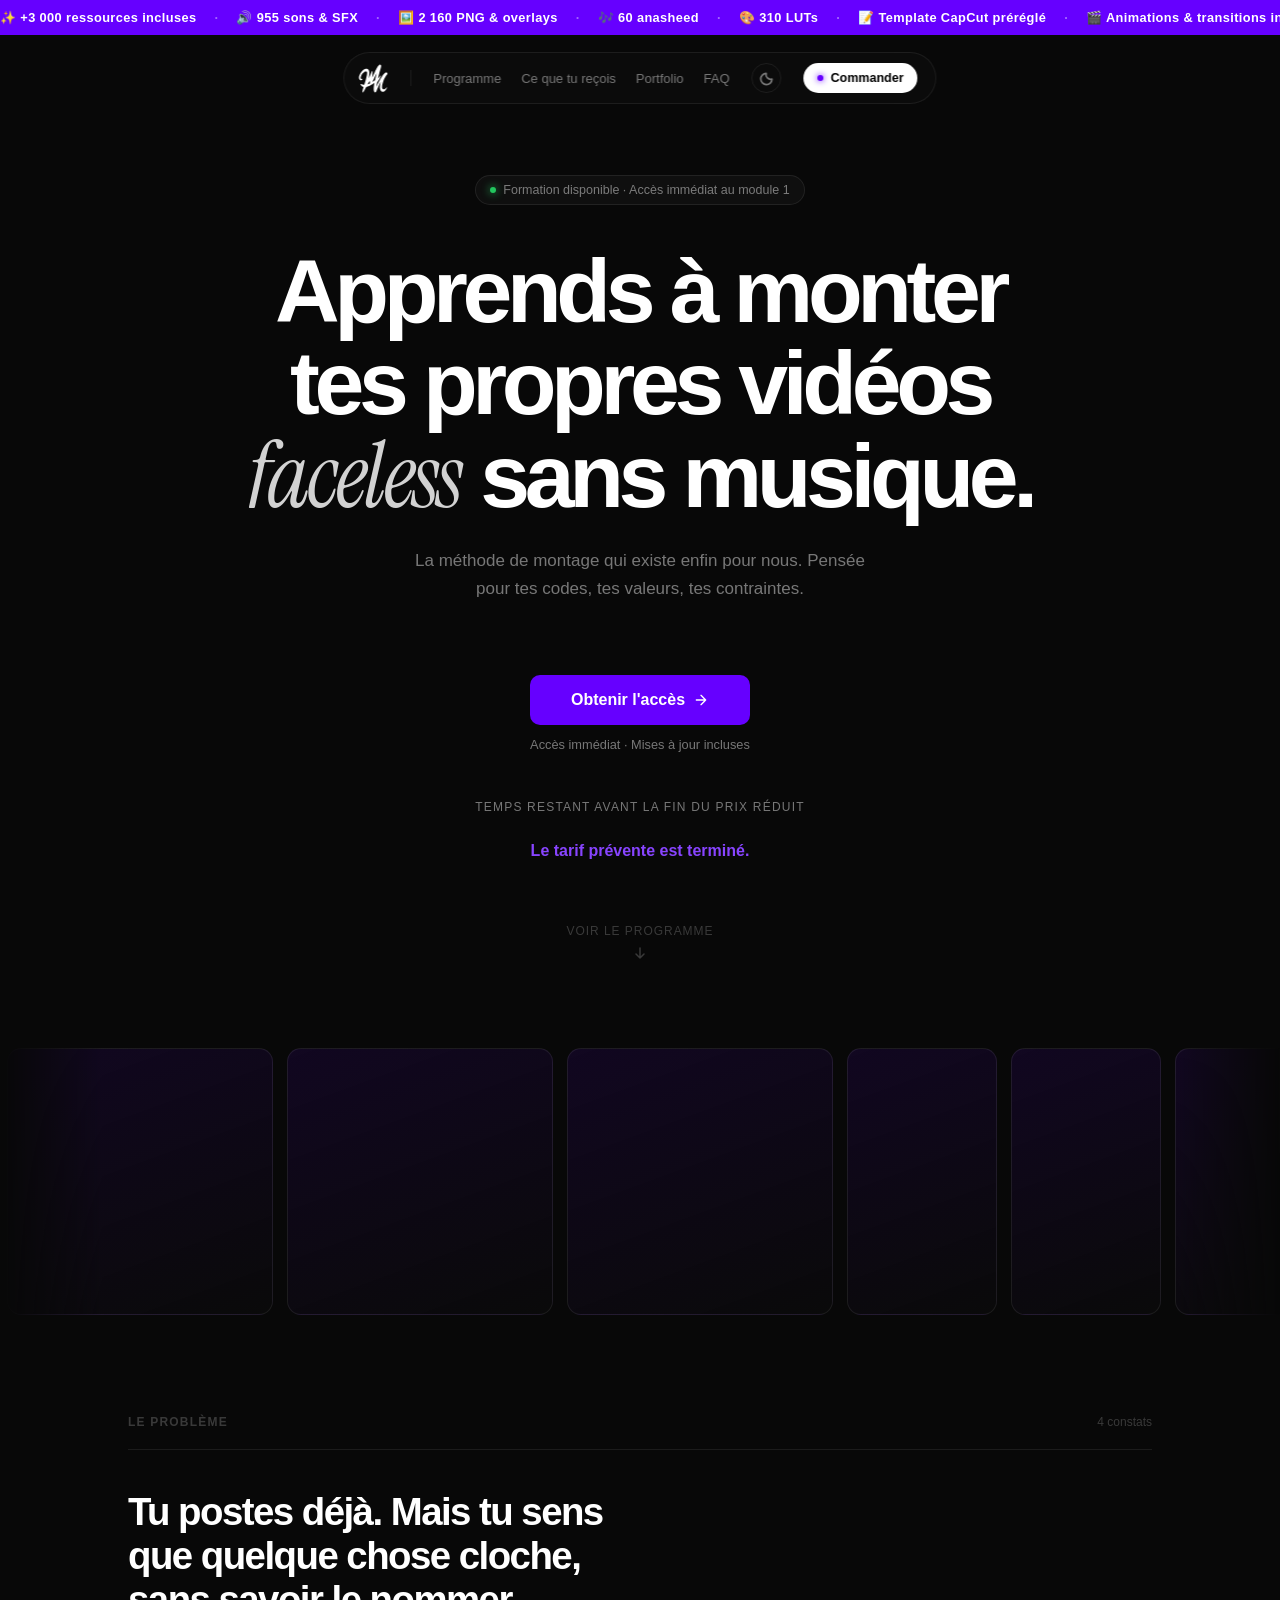
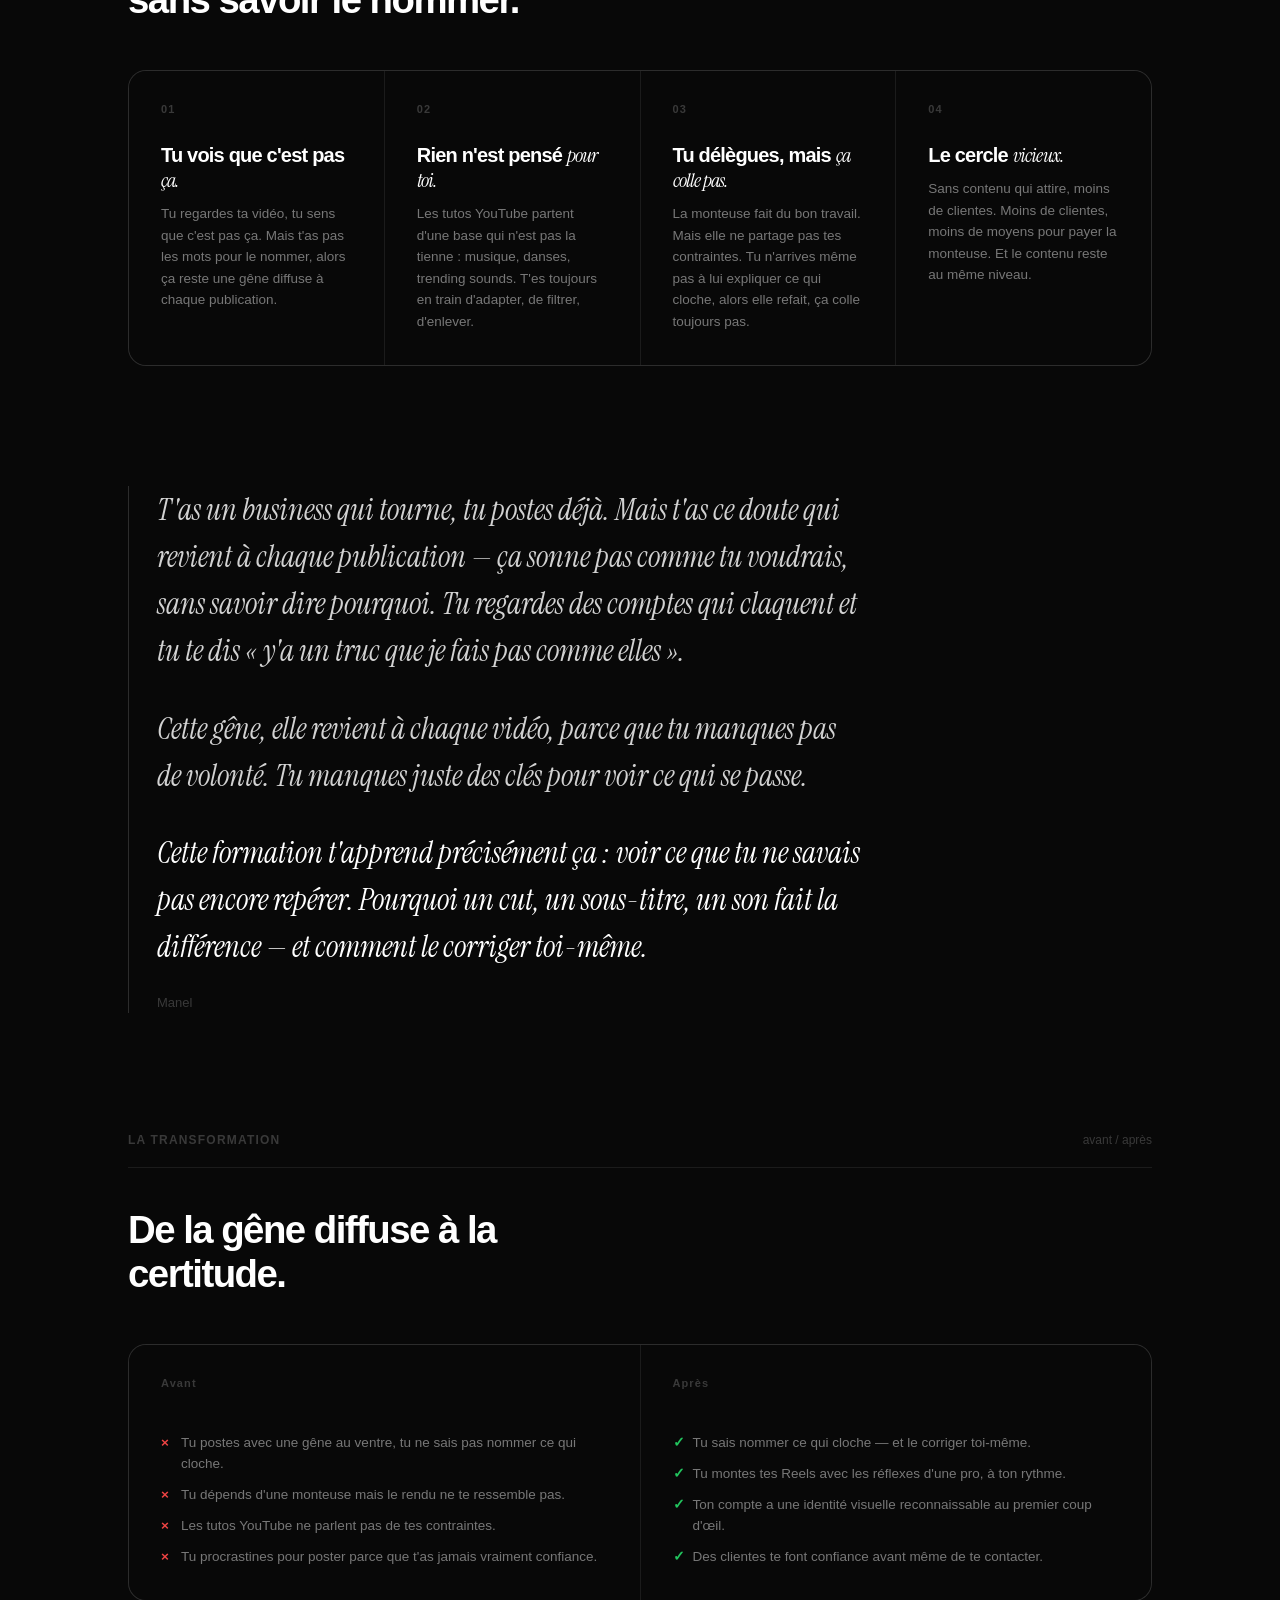
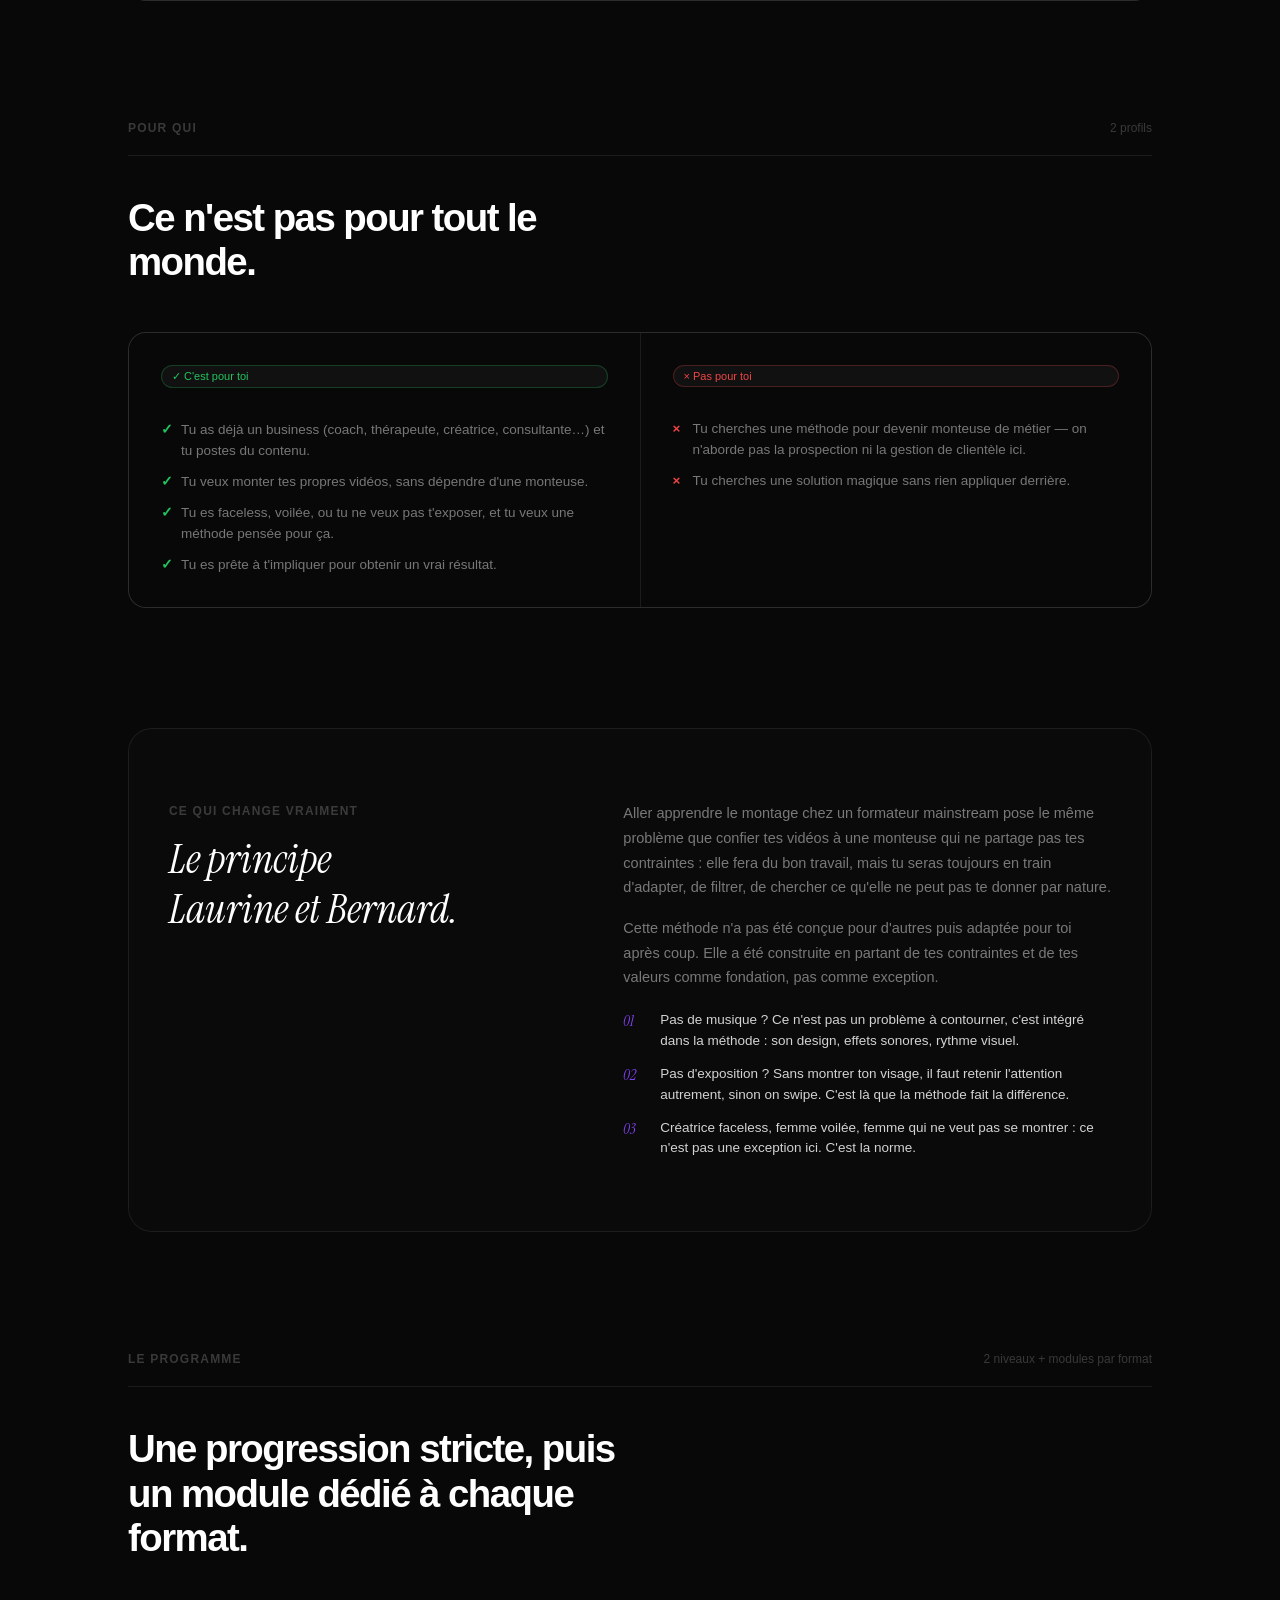
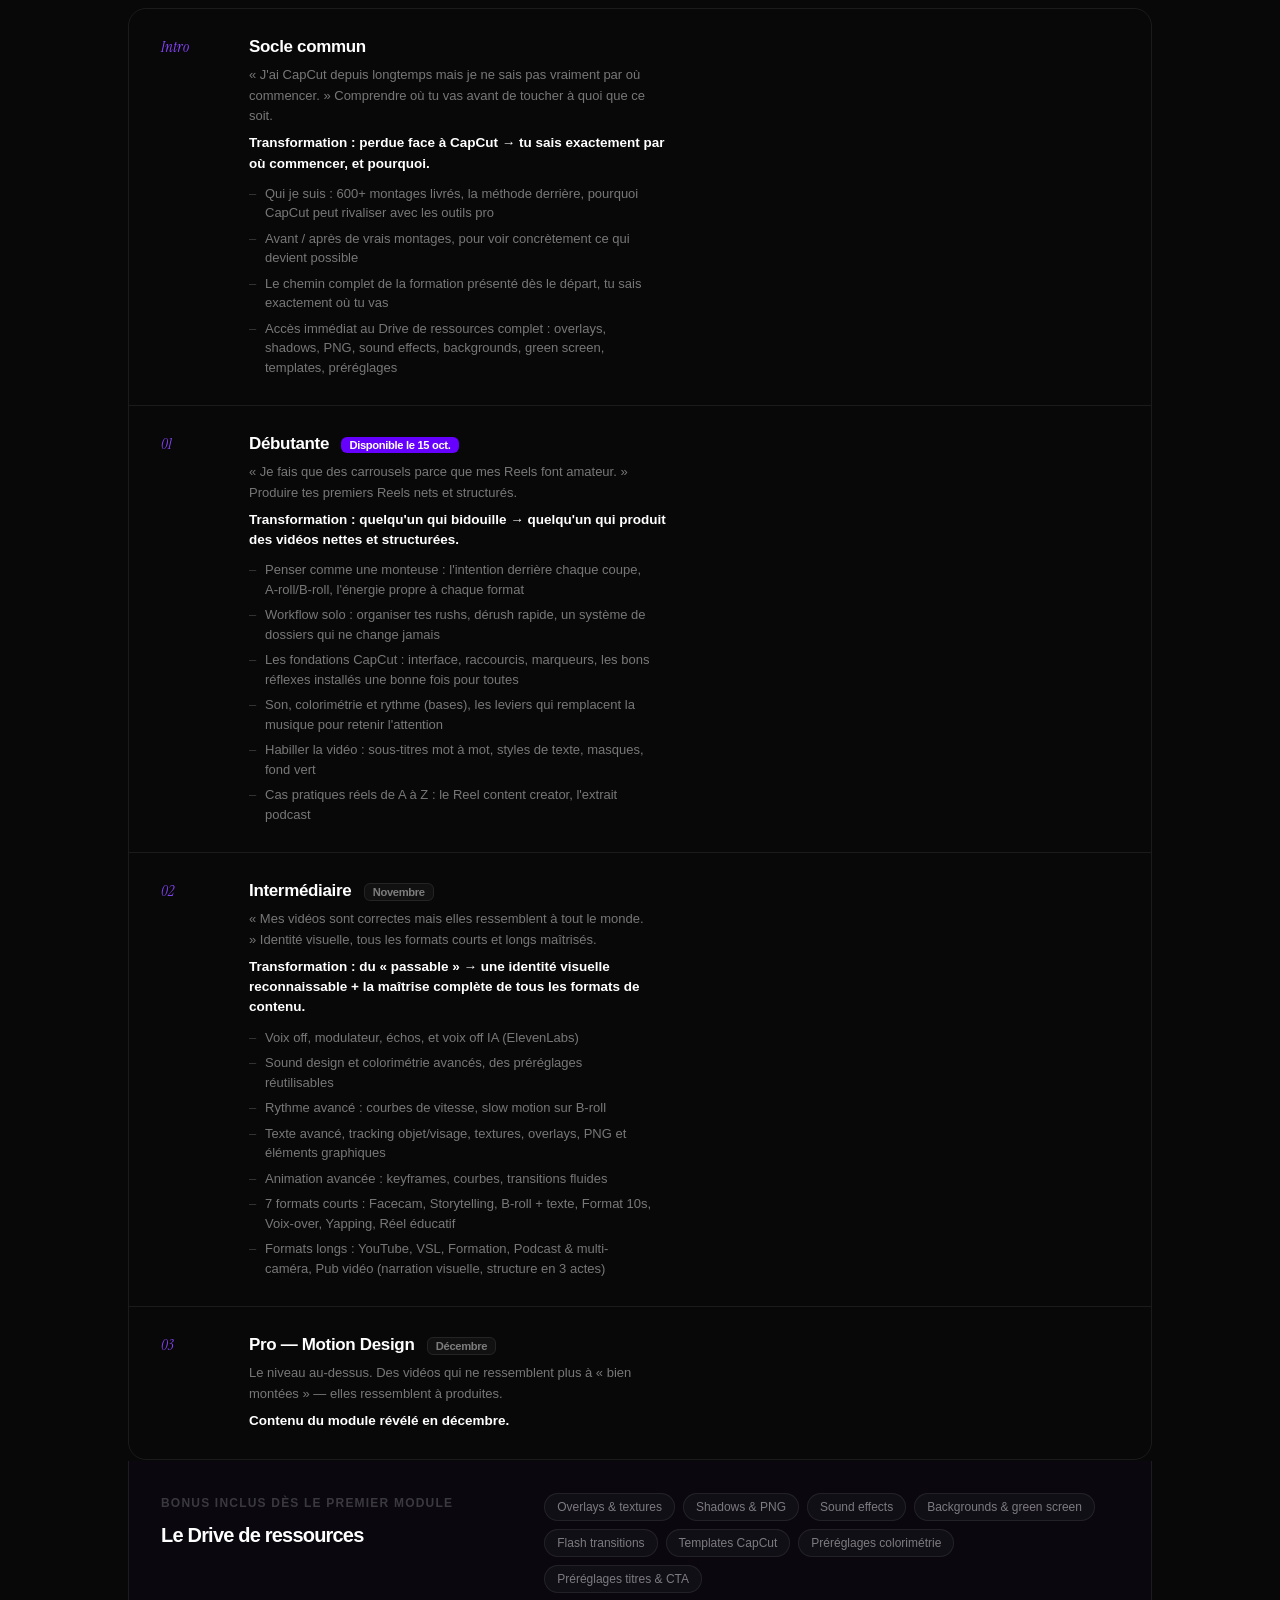
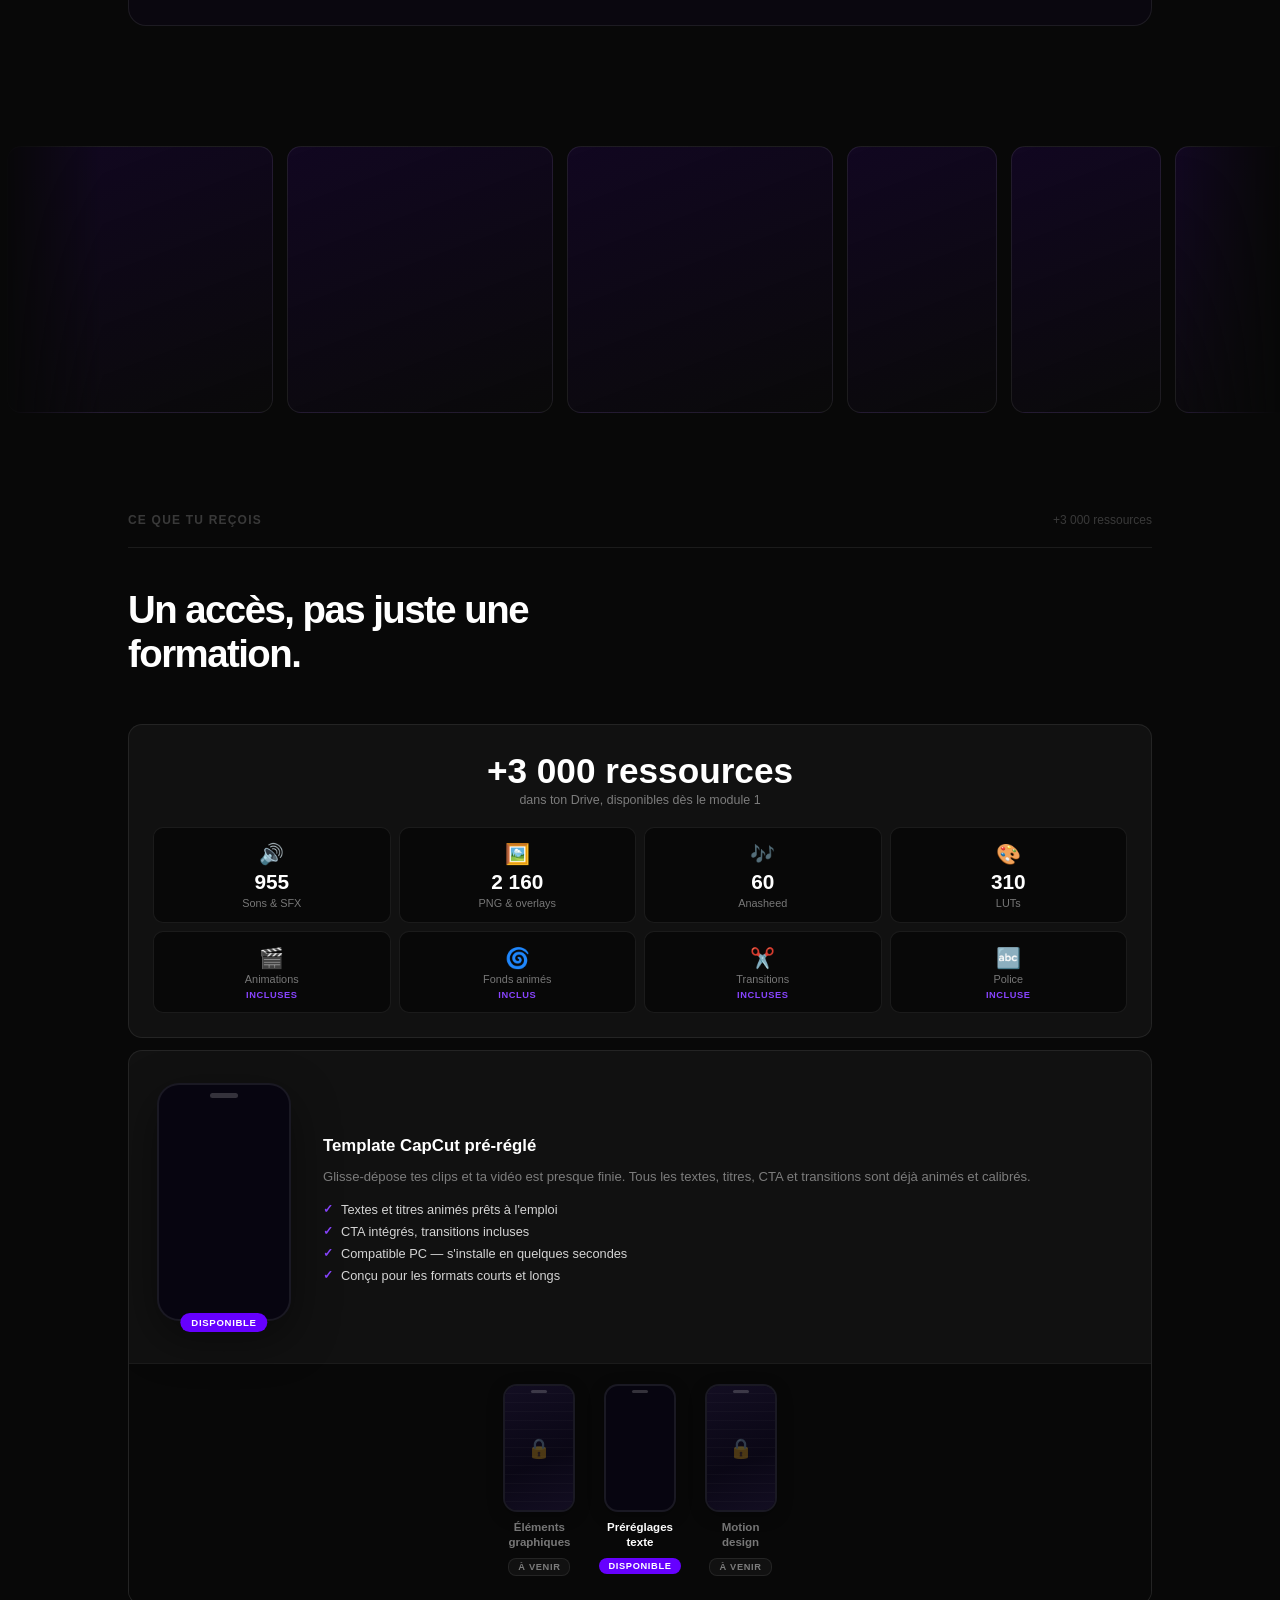
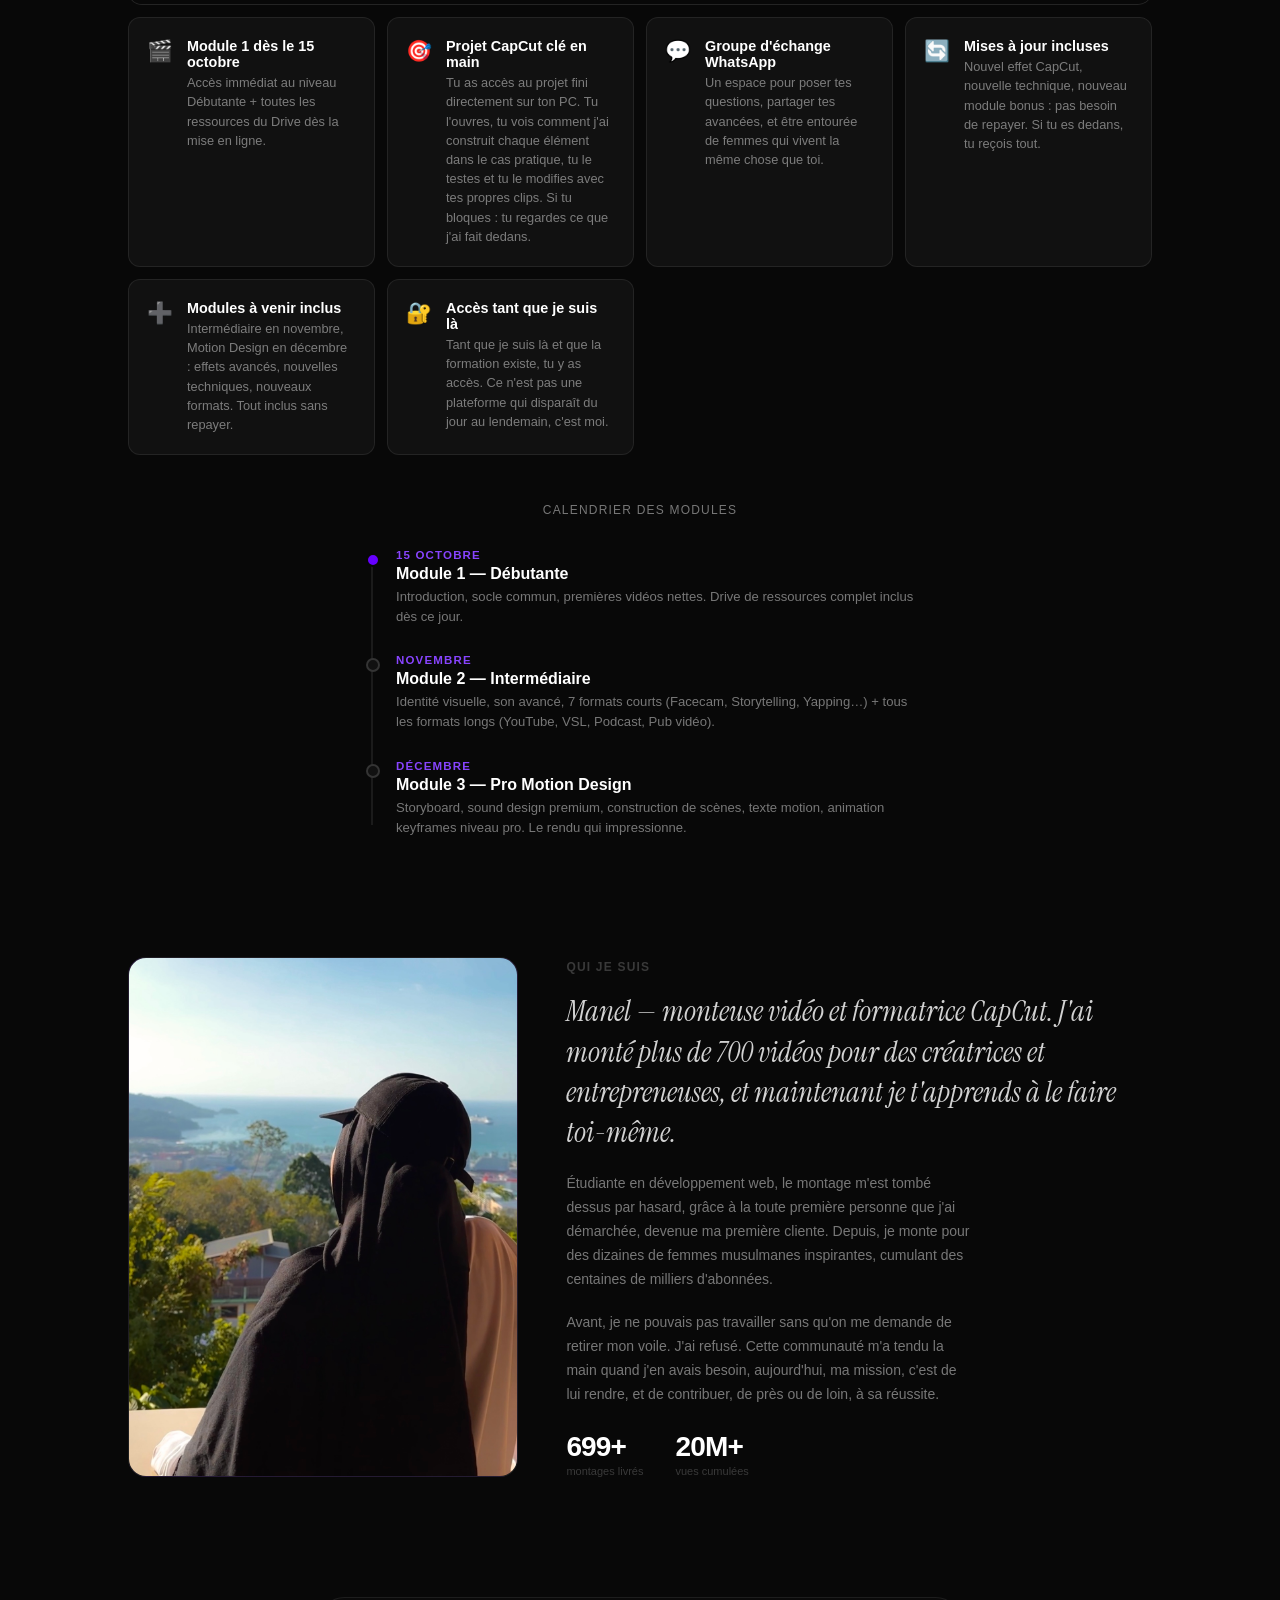
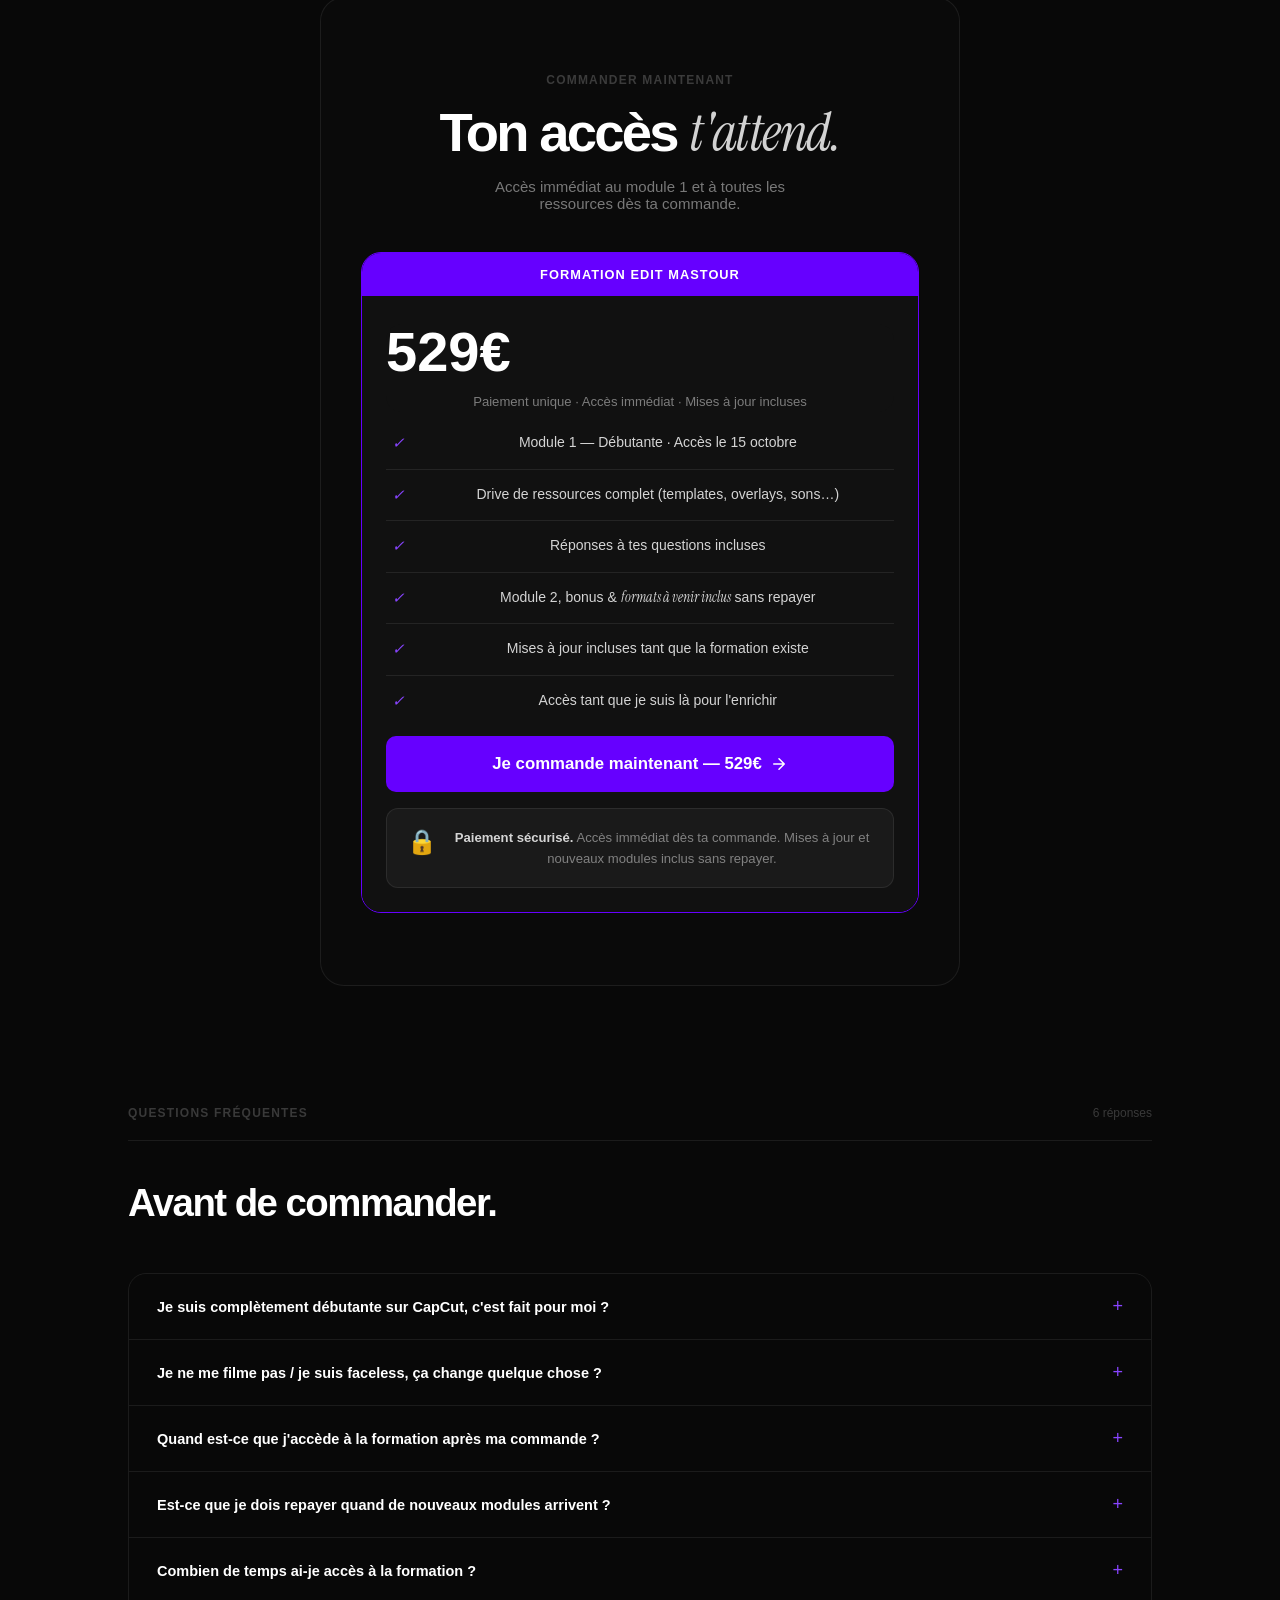
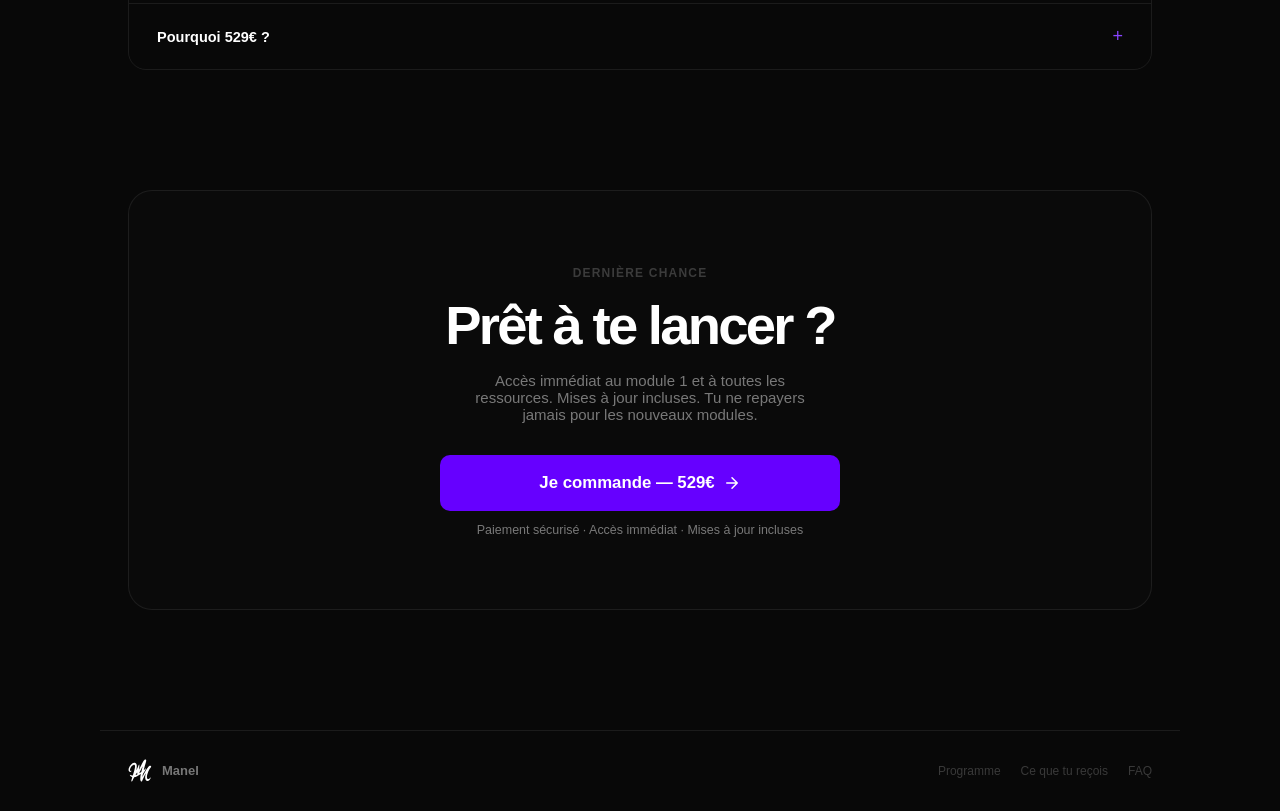
==== commit 7183ac95: "Ajout section showcase template CapCut avec 3 mockups - Grand mockup 9:16 avec clip24 en boucle + ba" ====
--- a/landing-formation.html
+++ b/landing-formation.html
@@ -153,17 +153,95 @@
 .res-tile-num { font-size: 1.3rem; font-weight: 900; color: var(--text); line-height: 1.1; margin-top: 3px; }
 .res-tile-label { font-size: .68rem; color: var(--muted); line-height: 1.3; }
 .res-tile-incl { font-size: .58rem; font-weight: 700; color: var(--violet-l); text-transform: uppercase; letter-spacing: .06em; margin-top: 2px; }
-/* ── Apercu video dans perk card ── */
-.perk-video-thumb {
-  flex-shrink: 0;
-  width: 44px;
-  height: 78px;
-  border-radius: 8px;
+/* ── Template showcase ── */
+.template-showcase {
+  border: 1px solid var(--border);
+  border-radius: 14px;
+  background: var(--surface);
   overflow: hidden;
-  border: 1.5px solid var(--border);
-  align-self: center;
-}
-.perk-video-thumb video { width: 100%; height: 100%; object-fit: cover; display: block; }
+  margin-top: 12px;
+}
+.tmpl-hero {
+  display: flex;
+  align-items: center;
+  gap: 32px;
+  padding: 32px 28px 28px;
+}
+.tmpl-big-phone-wrap { flex-shrink: 0; position: relative; margin-bottom: 14px; }
+.tmpl-big-phone {
+  width: 134px;
+  height: 238px;
+  border-radius: 22px;
+  overflow: hidden;
+  border: 2.5px solid var(--border);
+  background: #070510;
+  position: relative;
+  box-shadow: 0 16px 48px rgba(0,0,0,.45);
+}
+.tmpl-big-phone video { width: 100%; height: 100%; object-fit: cover; display: block; }
+.tmpl-phone-notch {
+  position: absolute; top: 8px; left: 50%; transform: translateX(-50%);
+  width: 28px; height: 5px; border-radius: 3px;
+  background: rgba(255,255,255,.18); z-index: 2;
+}
+.tmpl-badge-avail {
+  position: absolute; bottom: -11px; left: 50%; transform: translateX(-50%);
+  background: var(--violet); color: #fff;
+  font-size: .6rem; font-weight: 800; letter-spacing: .07em; text-transform: uppercase;
+  padding: 4px 11px; border-radius: 20px; white-space: nowrap;
+}
+.tmpl-hero-content { flex: 1; }
+.tmpl-hero-title { font-size: 1.05rem; font-weight: 800; color: var(--text); margin-bottom: 10px; }
+.tmpl-hero-desc { font-size: .82rem; color: var(--muted); line-height: 1.65; margin-bottom: 14px; }
+.tmpl-hero-points { list-style: none; padding: 0; margin: 0; display: flex; flex-direction: column; gap: 7px; }
+.tmpl-hero-points li { font-size: .8rem; color: var(--soft); display: flex; align-items: center; gap: 8px; }
+.tmpl-hero-points li::before { content: "✓"; color: var(--violet-l); font-weight: 800; font-size: .76rem; flex-shrink: 0; }
+.tmpl-variants {
+  display: flex; justify-content: center; gap: 24px;
+  padding: 20px 28px 28px;
+  border-top: 1px solid var(--border);
+  background: var(--bg);
+}
+.tmpl-variant { display: flex; flex-direction: column; align-items: center; gap: 8px; }
+.tmpl-sm-phone {
+  width: 72px; height: 128px;
+  border-radius: 14px; overflow: hidden;
+  border: 2px solid var(--border);
+  background: #070510;
+  position: relative;
+  box-shadow: 0 4px 16px rgba(0,0,0,.3);
+}
+.tmpl-sm-phone video { width: 100%; height: 100%; object-fit: cover; display: block; }
+.tmpl-sm-notch {
+  position: absolute; top: 4px; left: 50%; transform: translateX(-50%);
+  width: 16px; height: 3px; border-radius: 2px;
+  background: rgba(255,255,255,.18); z-index: 2;
+}
+.tmpl-sm-locked-bg {
+  width: 100%; height: 100%;
+  background: linear-gradient(160deg, #130e22 0%, #0a0715 60%, #130e22 100%);
+  display: flex; align-items: center; justify-content: center;
+  position: relative;
+}
+.tmpl-sm-locked-bg::before {
+  content: ""; position: absolute; inset: 0;
+  background: repeating-linear-gradient(0deg, transparent, transparent 8px, rgba(255,255,255,.025) 8px, rgba(255,255,255,.025) 9px);
+}
+.tmpl-lock-icon { font-size: 1.2rem; opacity: .3; position: relative; z-index: 1; }
+.tmpl-variant-label { font-size: .72rem; font-weight: 700; color: var(--text); text-align: center; line-height: 1.3; }
+.tmpl-variant-soon .tmpl-variant-label { color: var(--muted); }
+.tmpl-variant-tag {
+  font-size: .58rem; font-weight: 800; text-transform: uppercase; letter-spacing: .07em;
+  padding: 3px 9px; border-radius: 8px;
+}
+.tmpl-variant-tag.avail { background: var(--violet); color: #fff; }
+.tmpl-variant-tag.soon { background: var(--surface); border: 1px solid var(--border); color: var(--muted); }
+@media (max-width: 520px) {
+  .tmpl-hero { flex-direction: column; align-items: center; text-align: center; padding: 24px 20px 22px; }
+  .tmpl-hero-points { align-items: center; }
+  .tmpl-variants { gap: 14px; padding: 16px 12px 24px; }
+  .tmpl-sm-phone { width: 62px; height: 110px; }
+}
 .perks-grid { margin-top: 12px; }
 .perk-item {
   border: 1px solid var(--border);
@@ -687,6 +765,55 @@
     </div>
   </div>
 
+  <!-- Template showcase -->
+  <div class="template-showcase rv">
+    <div class="tmpl-hero">
+      <div class="tmpl-big-phone-wrap">
+        <div class="tmpl-big-phone">
+          <div class="tmpl-phone-notch"></div>
+          <video src="https://res.cloudinary.com/q8uwpexc/video/upload/q_auto,f_auto/clip24.mp4" autoplay loop muted playsinline></video>
+        </div>
+        <div class="tmpl-badge-avail">Disponible</div>
+      </div>
+      <div class="tmpl-hero-content">
+        <div class="tmpl-hero-title">Template CapCut pré-réglé</div>
+        <p class="tmpl-hero-desc">Glisse-dépose tes clips et ta vidéo est presque finie. Tous les textes, titres, CTA et transitions sont déjà animés et calibrés.</p>
+        <ul class="tmpl-hero-points">
+          <li>Textes et titres animés prêts à l'emploi</li>
+          <li>CTA intégrés, transitions incluses</li>
+          <li>Compatible PC — s'installe en quelques secondes</li>
+          <li>Conçu pour les formats courts et longs</li>
+        </ul>
+      </div>
+    </div>
+    <div class="tmpl-variants">
+      <div class="tmpl-variant tmpl-variant-soon">
+        <div class="tmpl-sm-phone">
+          <div class="tmpl-sm-notch"></div>
+          <div class="tmpl-sm-locked-bg"><span class="tmpl-lock-icon">🔒</span></div>
+        </div>
+        <div class="tmpl-variant-label">Éléments<br>graphiques</div>
+        <span class="tmpl-variant-tag soon">À venir</span>
+      </div>
+      <div class="tmpl-variant">
+        <div class="tmpl-sm-phone">
+          <div class="tmpl-sm-notch"></div>
+          <video src="https://res.cloudinary.com/q8uwpexc/video/upload/q_auto,f_auto/clip24.mp4" autoplay loop muted playsinline></video>
+        </div>
+        <div class="tmpl-variant-label">Préréglages<br>texte</div>
+        <span class="tmpl-variant-tag avail">Disponible</span>
+      </div>
+      <div class="tmpl-variant tmpl-variant-soon">
+        <div class="tmpl-sm-phone">
+          <div class="tmpl-sm-notch"></div>
+          <div class="tmpl-sm-locked-bg"><span class="tmpl-lock-icon">🔒</span></div>
+        </div>
+        <div class="tmpl-variant-label">Motion<br>design</div>
+        <span class="tmpl-variant-tag soon">À venir</span>
+      </div>
+    </div>
+  </div>
+
   <!-- Cartes bonus et accès -->
   <div class="perks-grid rv">
     <div class="perk-item">
@@ -694,16 +821,6 @@
       <div>
         <div class="perk-title">Module 1 dès le 15 octobre</div>
         <div class="perk-desc">Accès immédiat au niveau Débutante + toutes les ressources du Drive dès la mise en ligne.</div>
-      </div>
-    </div>
-    <div class="perk-item">
-      <span class="perk-icon">📝</span>
-      <div style="flex:1;">
-        <div class="perk-title">Template CapCut préréglé</div>
-        <div class="perk-desc">Textes, titres et CTA déjà animés, prêts à l'emploi. Tu l'installes sur ton PC et tu l'utilises directement dans tes vidéos.</div>
-      </div>
-      <div class="perk-video-thumb">
-        <video src="https://res.cloudinary.com/q8uwpexc/video/upload/q_auto,f_auto/clip24.mp4" autoplay loop muted playsinline></video>
       </div>
     </div>
     <div class="perk-item">
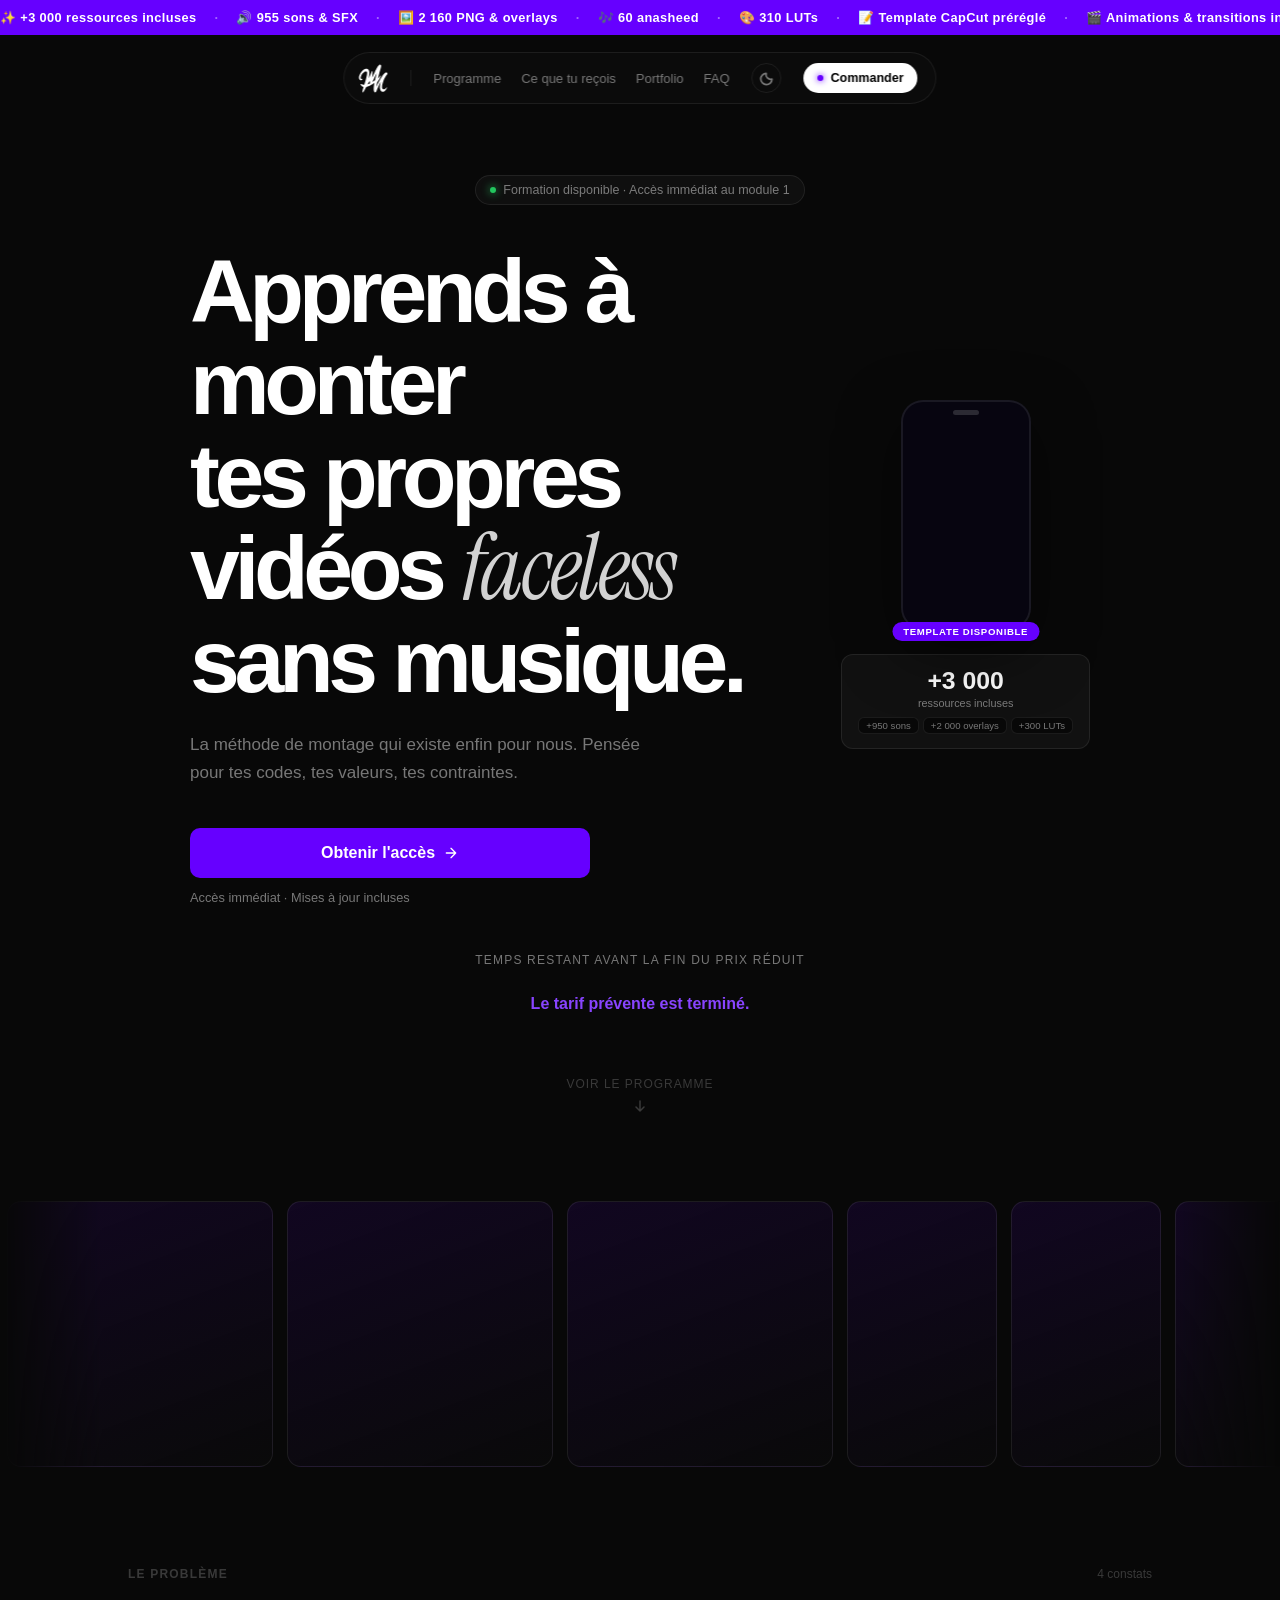
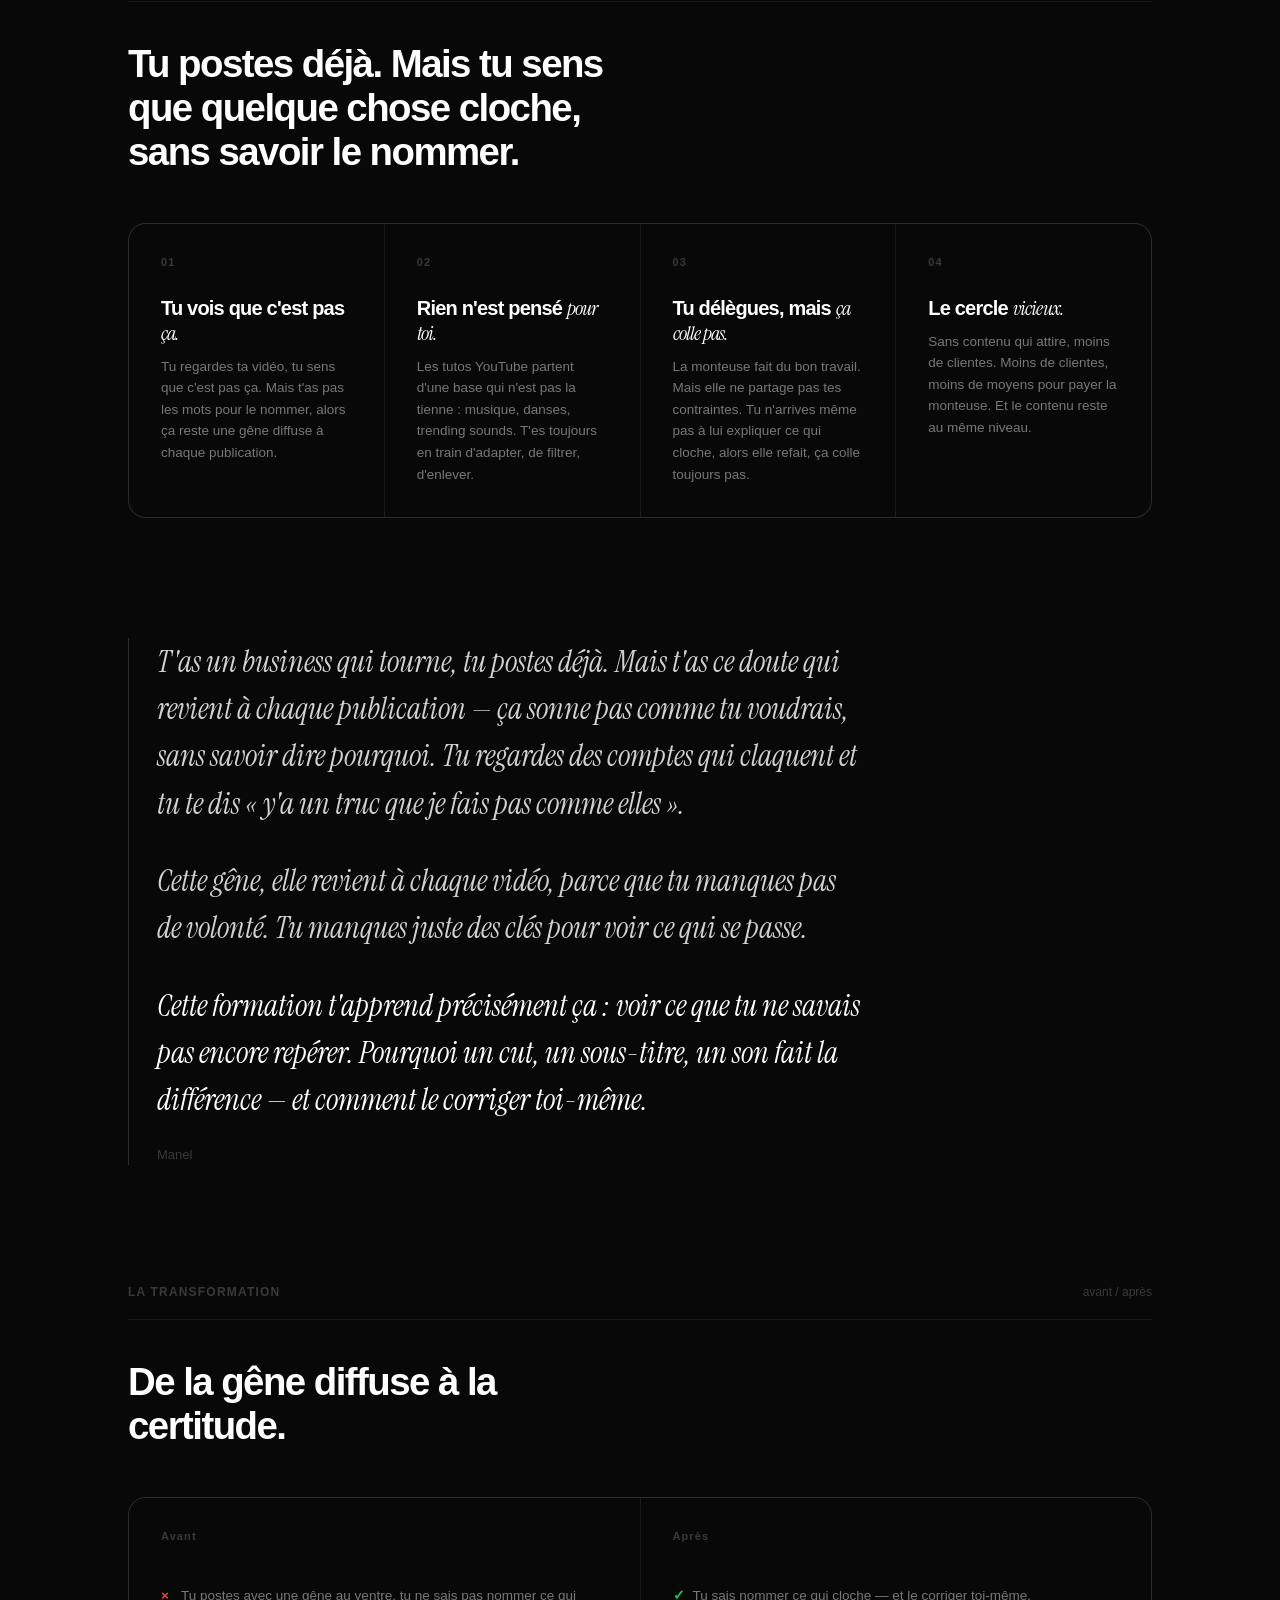
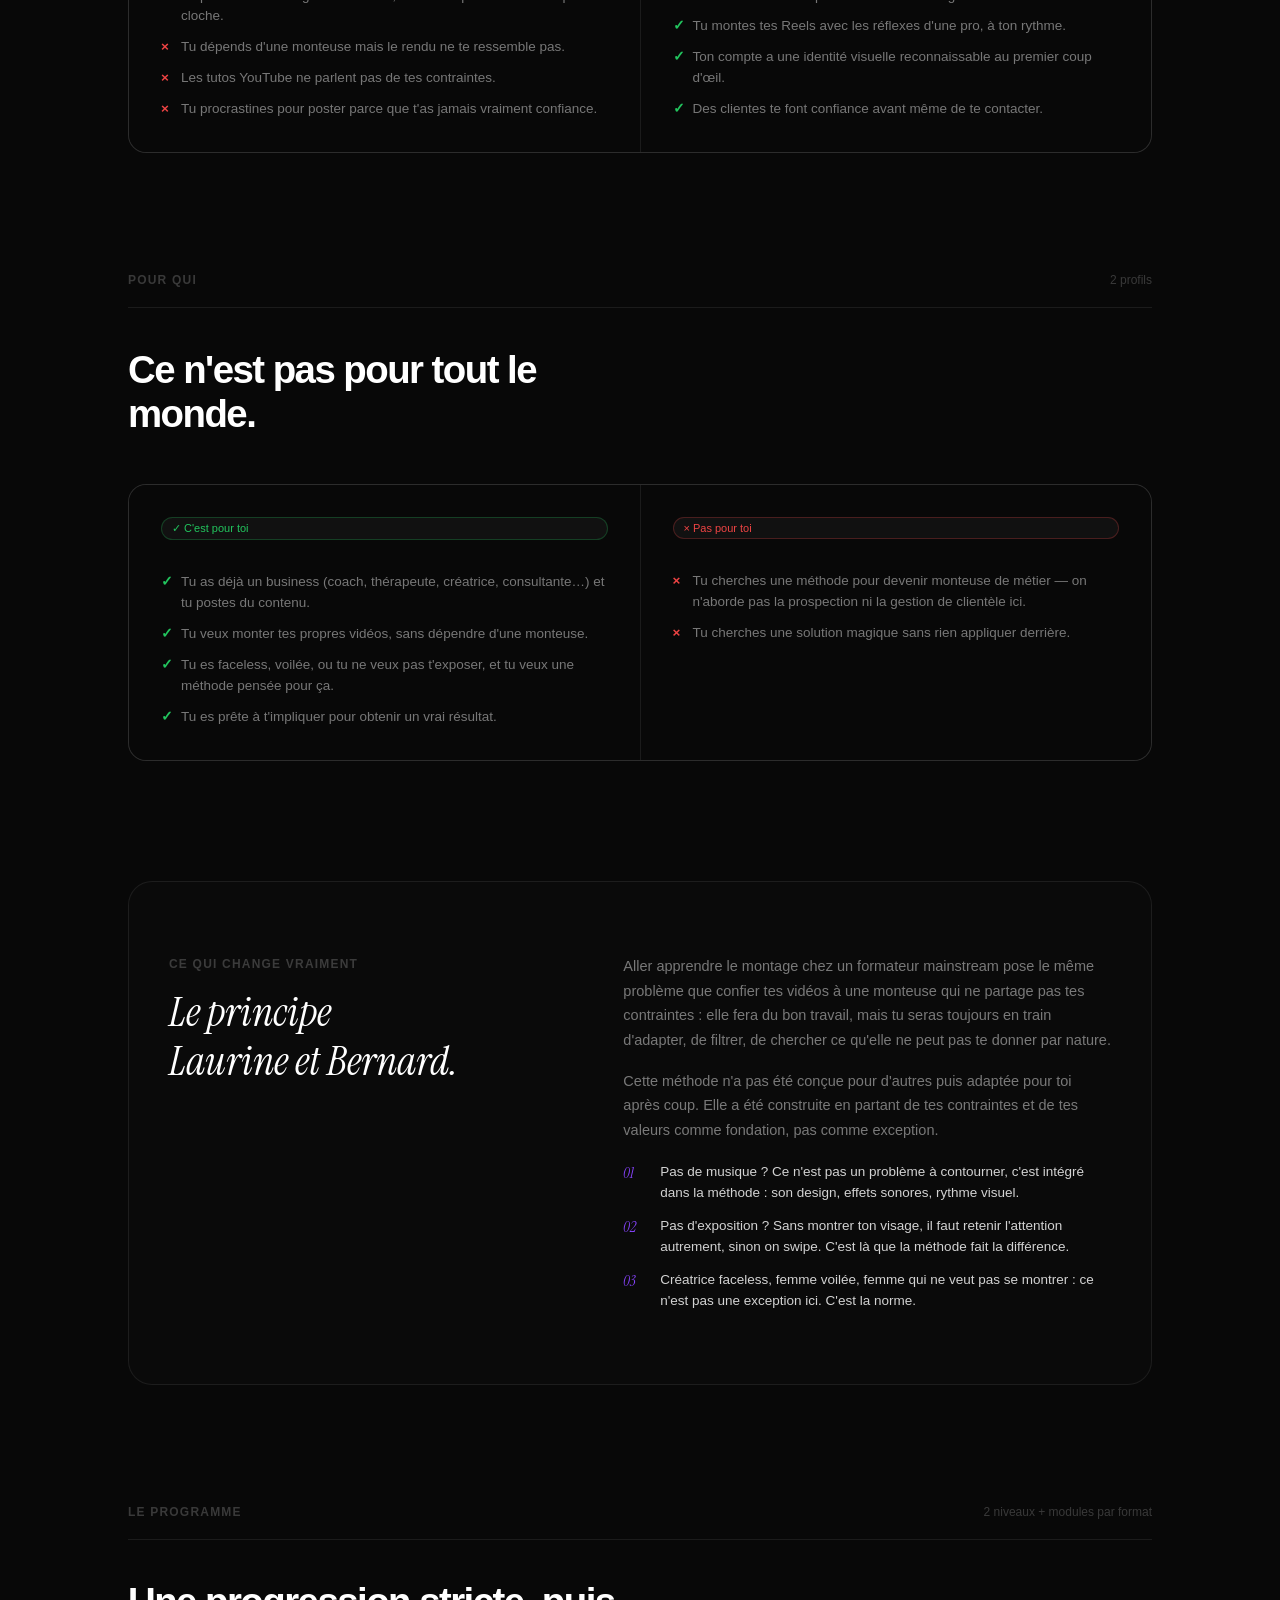
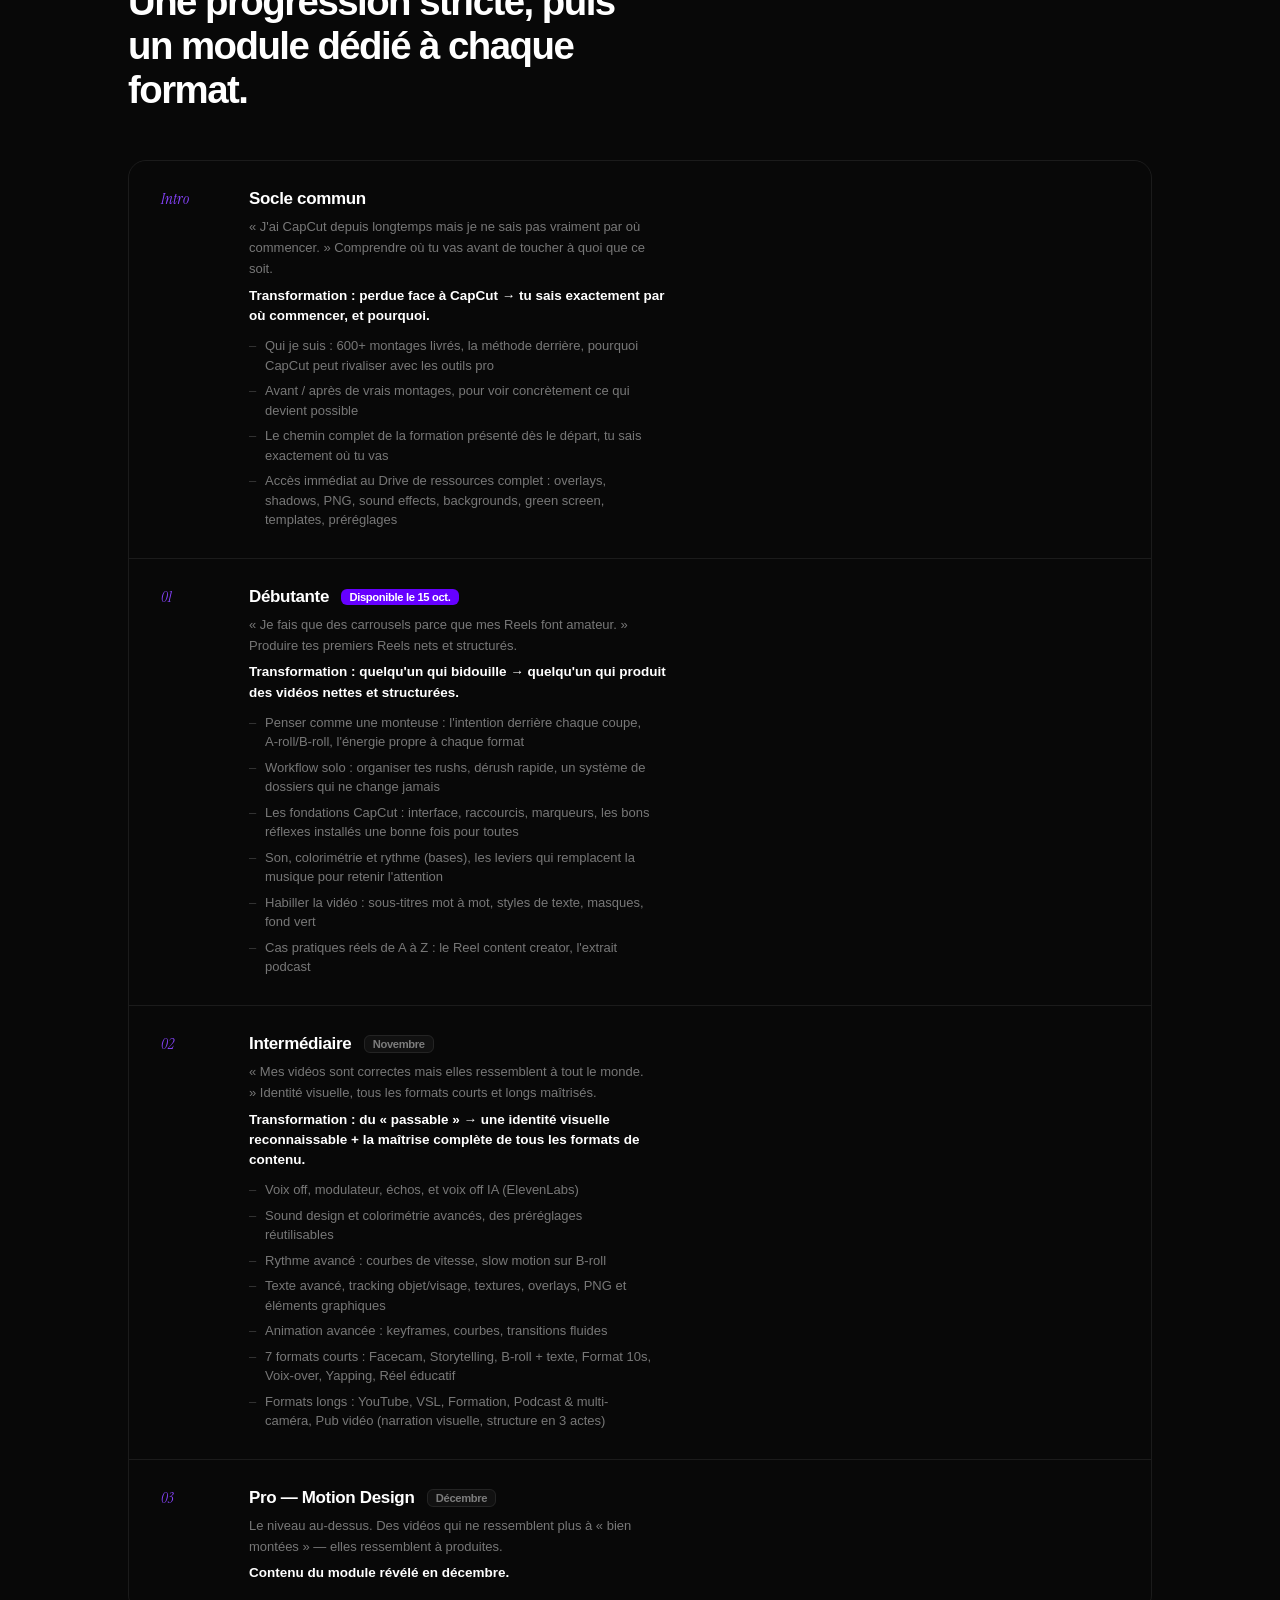
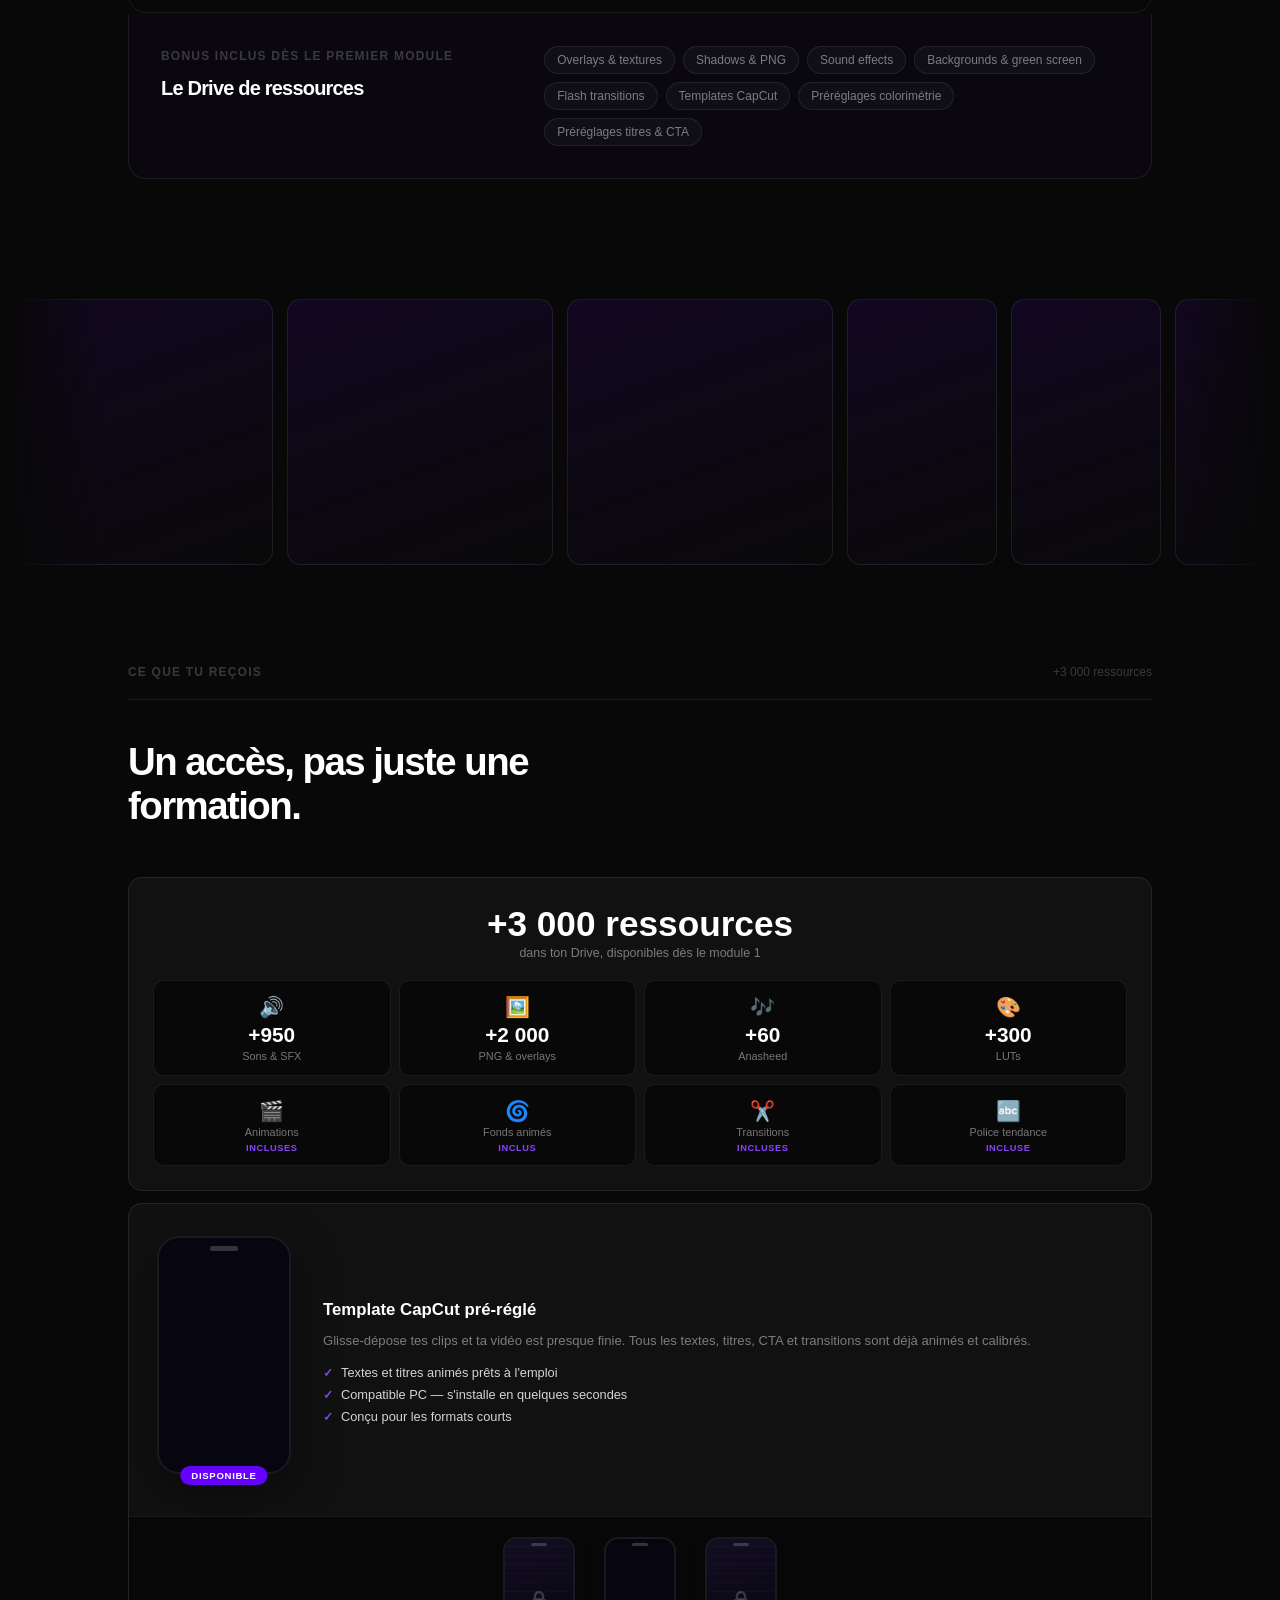
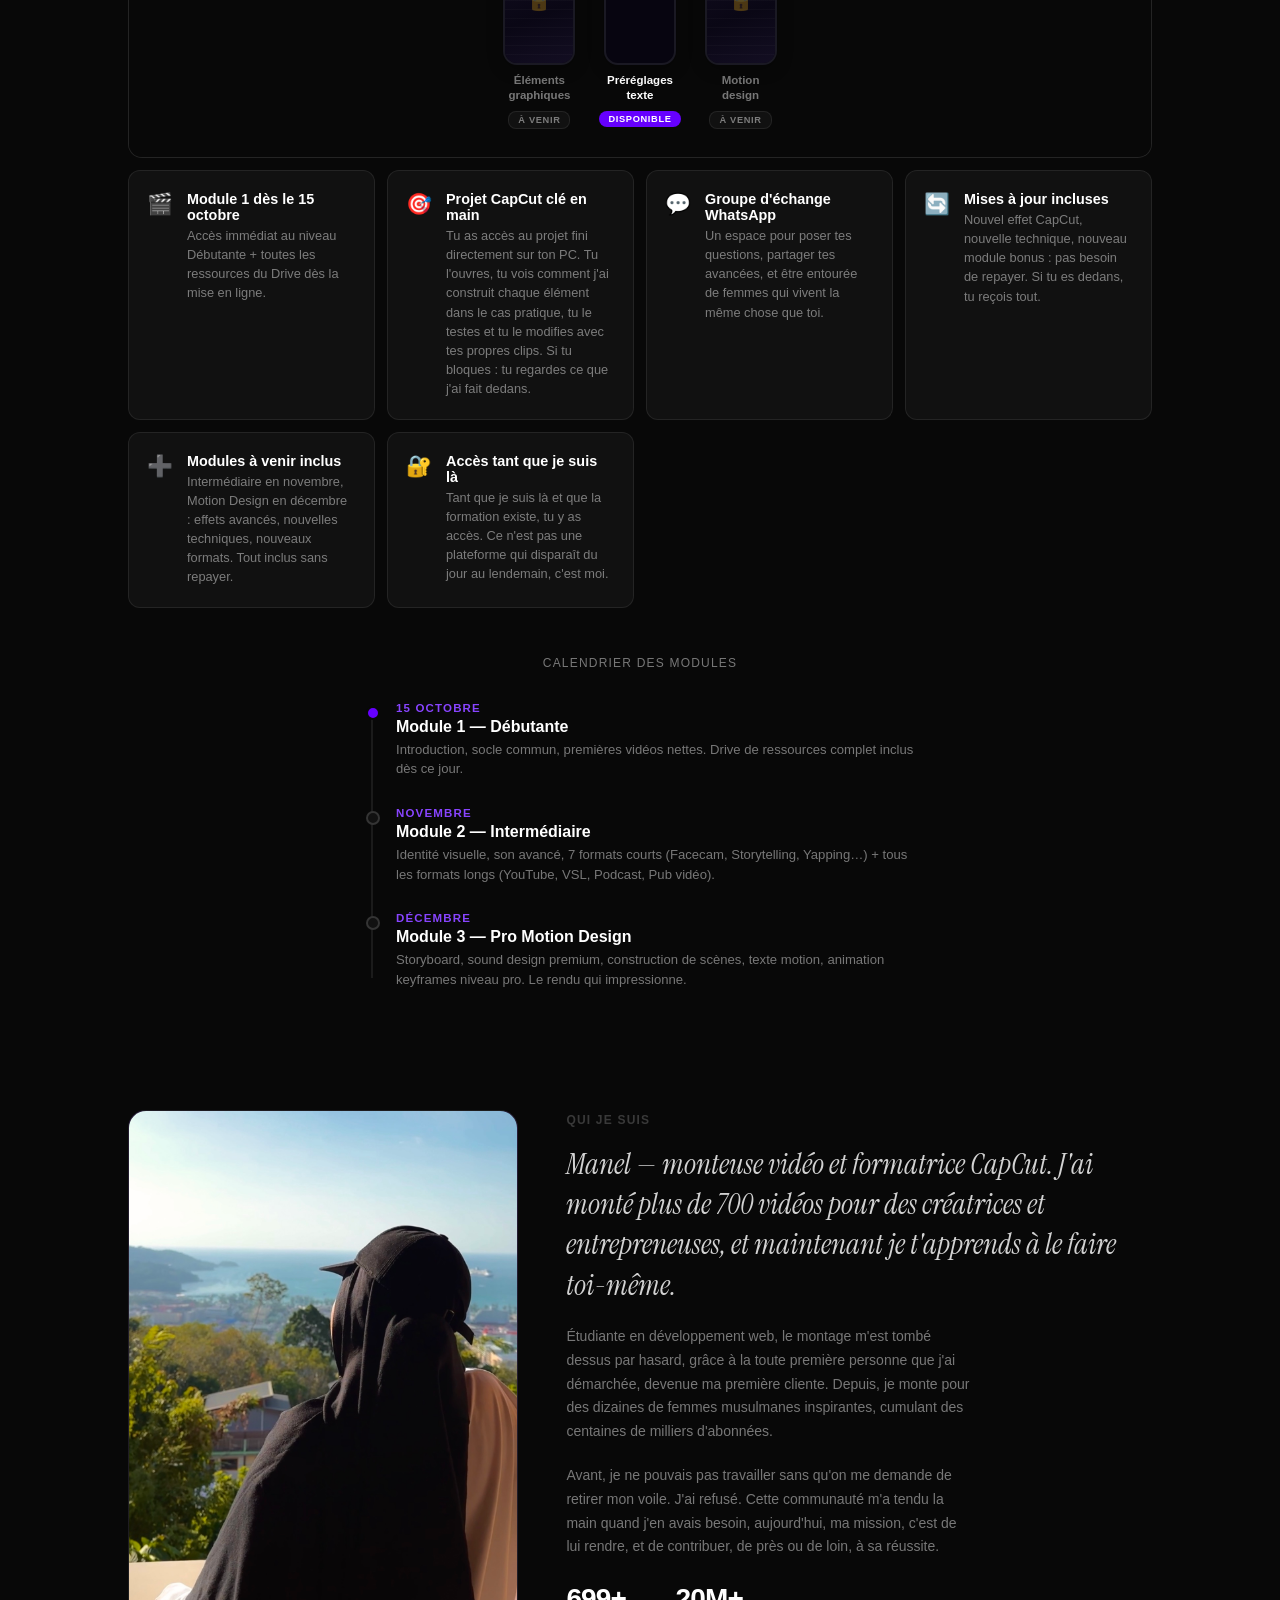
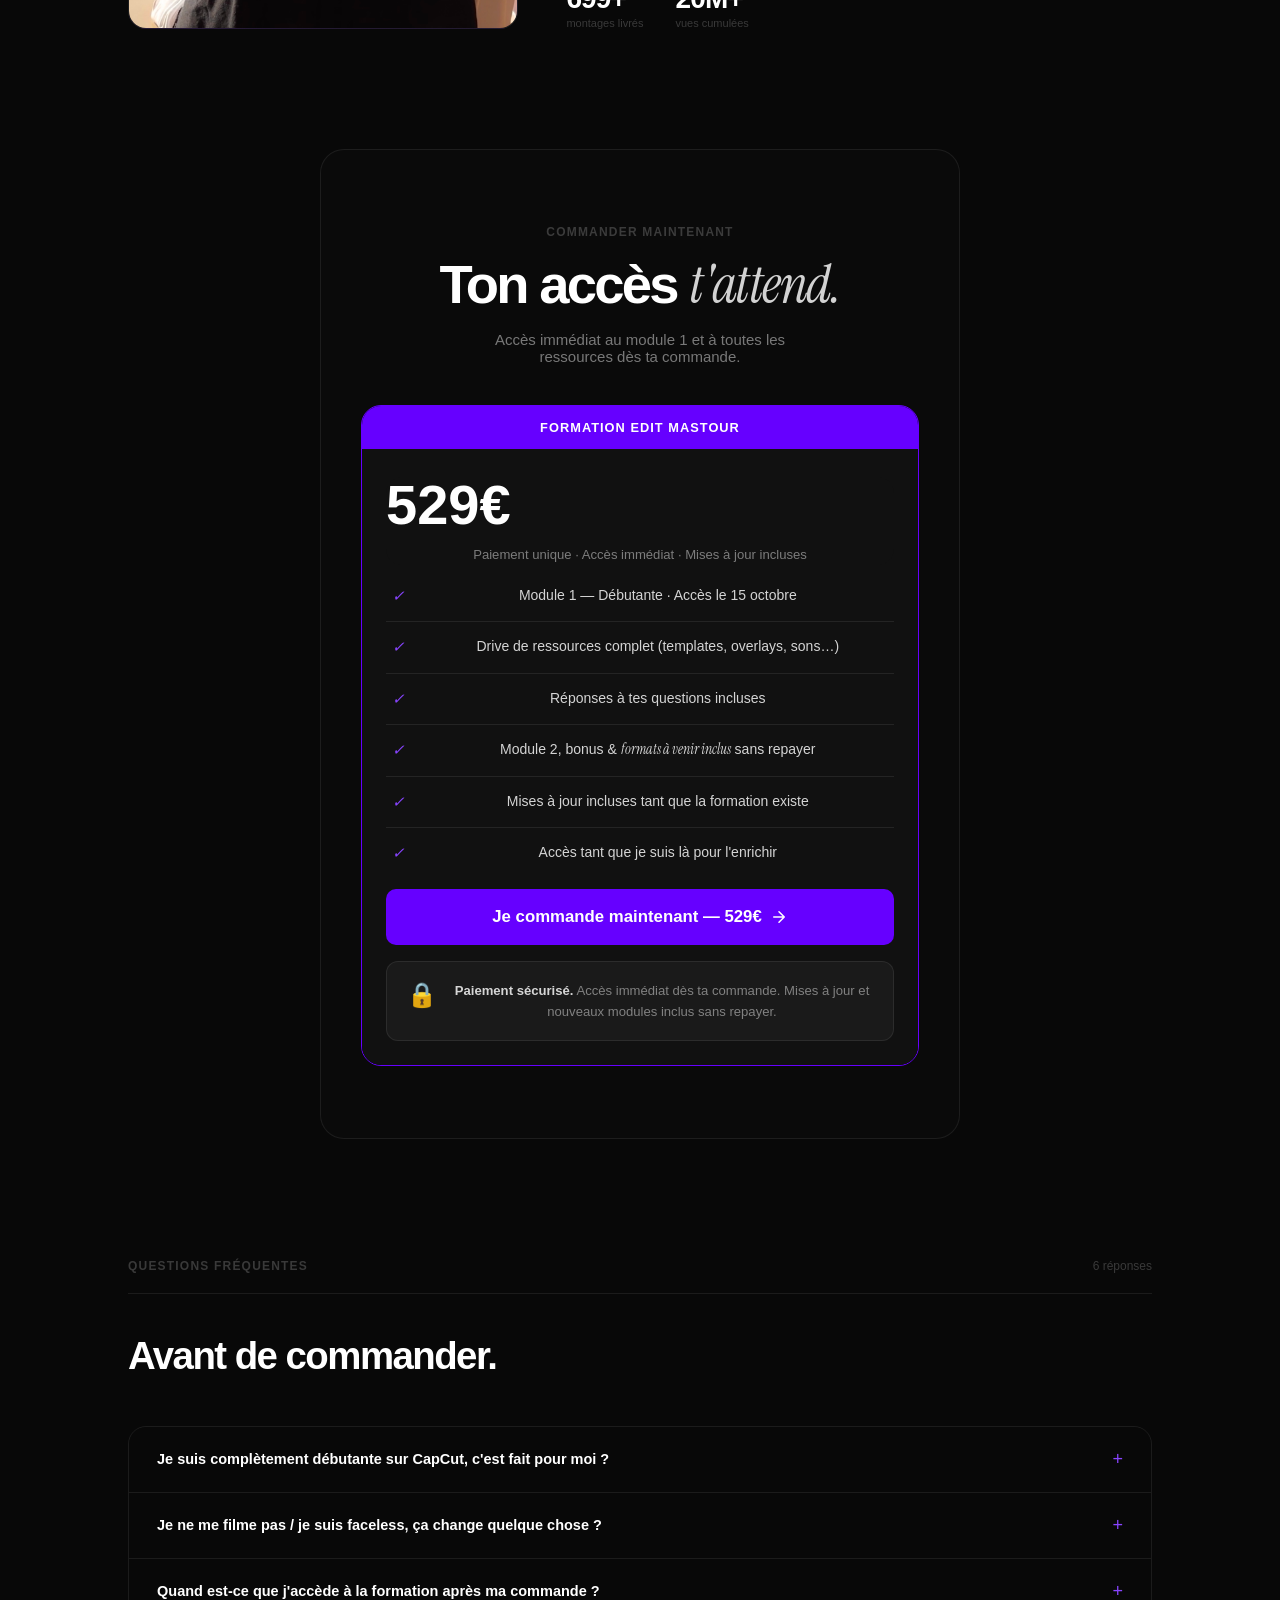
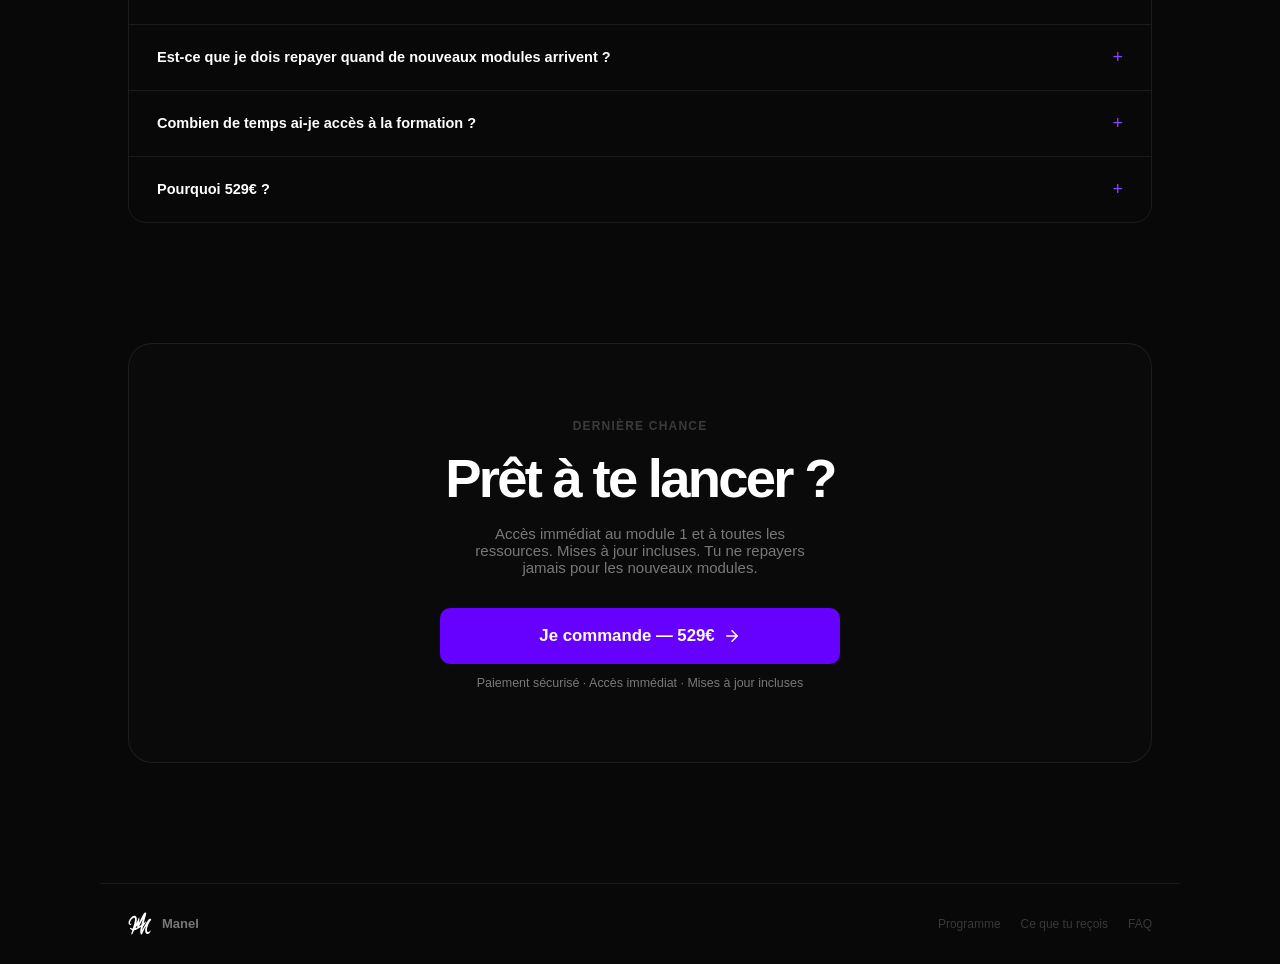
==== commit bb14687f: "Corrections texte + hero 2 colonnes avec mockup template - Bullet points template : suppression "tra" ====
--- a/landing-formation.html
+++ b/landing-formation.html
@@ -35,6 +35,37 @@
   to   { transform: translateX(-50%); }
 }
 
+/* ── Hero 2 colonnes ── */
+.hero-layout { display:flex; align-items:center; gap:52px; max-width:900px; width:100%; }
+.hero-left-col { flex:1; text-align:left; }
+.hero-right-col { flex-shrink:0; display:flex; flex-direction:column; align-items:center; gap:14px; }
+.hero-phone-wrap { position:relative; margin-bottom:10px; }
+.hero-big-phone {
+  width:130px; height:230px; border-radius:22px; overflow:hidden;
+  border:2.5px solid var(--border); background:#070510; position:relative;
+  box-shadow:0 20px 60px rgba(0,0,0,.5);
+}
+.hero-big-phone video { width:100%; height:100%; object-fit:cover; display:block; }
+.hero-phone-notch {
+  position:absolute; top:8px; left:50%; transform:translateX(-50%);
+  width:26px; height:5px; border-radius:3px;
+  background:rgba(255,255,255,.15); z-index:2; pointer-events:none;
+}
+.hero-res-block {
+  background:var(--surface); border:1px solid var(--border);
+  border-radius:12px; padding:14px 16px; text-align:center; min-width:142px;
+}
+.hero-res-num { display:block; font-size:1.55rem; font-weight:900; color:var(--text); line-height:1; }
+.hero-res-sub { display:block; font-size:.68rem; color:var(--muted); margin-top:3px; }
+.hero-res-pills { display:flex; flex-wrap:wrap; gap:4px; justify-content:center; margin-top:8px; }
+.hero-res-pill { font-size:.6rem; color:var(--muted); background:var(--bg); border:1px solid var(--border); border-radius:6px; padding:2px 7px; }
+@media (max-width:680px) {
+  .hero-layout { flex-direction:column; gap:24px; }
+  .hero-left-col { text-align:center; }
+  .hero-right-col { flex-direction:row; align-items:flex-start; gap:12px; }
+  .hero-res-block { min-width:unset; }
+}
+
 /* ── Countdown ── */
 .countdown-wrap {
   display: flex;
@@ -470,16 +501,36 @@
     Formation disponible · Accès immédiat au module 1
   </div>
 
-  <h1>Apprends à monter<br>tes propres vidéos <em>faceless</em> sans musique.</h1>
-
-  <p class="hero-sub">La méthode de montage qui existe enfin pour nous. Pensée pour tes codes, tes valeurs, tes contraintes.</p>
-
-  <div style="margin-top:32px; display:flex; flex-direction:column; align-items:center; gap:12px; max-width:400px; margin-inline:auto;">
-    <a href="#commander" class="btn-violet">
-      Obtenir l'accès
-      <svg viewBox="0 0 24 24"><path d="M5 12h14M12 5l7 7-7 7"/></svg>
-    </a>
-    <span style="font-size:.8rem; color:var(--muted);">Accès immédiat · Mises à jour incluses</span>
+  <div class="hero-layout">
+    <div class="hero-left-col">
+      <h1>Apprends à monter<br>tes propres vidéos <em>faceless</em> sans musique.</h1>
+      <p class="hero-sub">La méthode de montage qui existe enfin pour nous. Pensée pour tes codes, tes valeurs, tes contraintes.</p>
+      <div style="margin-top:32px; display:flex; flex-direction:column; align-items:flex-start; gap:12px; max-width:400px;">
+        <a href="#commander" class="btn-violet">
+          Obtenir l'accès
+          <svg viewBox="0 0 24 24"><path d="M5 12h14M12 5l7 7-7 7"/></svg>
+        </a>
+        <span style="font-size:.8rem; color:var(--muted);">Accès immédiat · Mises à jour incluses</span>
+      </div>
+    </div>
+    <div class="hero-right-col">
+      <div class="hero-phone-wrap">
+        <div class="hero-big-phone">
+          <div class="hero-phone-notch"></div>
+          <video src="https://res.cloudinary.com/q8uwpexc/video/upload/q_auto,f_auto/clip24.mp4" autoplay loop muted playsinline></video>
+        </div>
+        <div class="tmpl-badge-avail">Template disponible</div>
+      </div>
+      <div class="hero-res-block">
+        <span class="hero-res-num">+3 000</span>
+        <span class="hero-res-sub">ressources incluses</span>
+        <div class="hero-res-pills">
+          <span class="hero-res-pill">+950 sons</span>
+          <span class="hero-res-pill">+2 000 overlays</span>
+          <span class="hero-res-pill">+300 LUTs</span>
+        </div>
+      </div>
+    </div>
   </div>
 
   <!-- Countdown -->
@@ -724,22 +775,22 @@
     <div class="res-grid">
       <div class="res-tile">
         <span class="res-tile-icon">🔊</span>
-        <span class="res-tile-num">955</span>
+        <span class="res-tile-num">+950</span>
         <span class="res-tile-label">Sons &amp; SFX</span>
       </div>
       <div class="res-tile">
         <span class="res-tile-icon">🖼️</span>
-        <span class="res-tile-num">2 160</span>
+        <span class="res-tile-num">+2 000</span>
         <span class="res-tile-label">PNG &amp; overlays</span>
       </div>
       <div class="res-tile">
         <span class="res-tile-icon">🎶</span>
-        <span class="res-tile-num">60</span>
+        <span class="res-tile-num">+60</span>
         <span class="res-tile-label">Anasheed</span>
       </div>
       <div class="res-tile">
         <span class="res-tile-icon">🎨</span>
-        <span class="res-tile-num">310</span>
+        <span class="res-tile-num">+300</span>
         <span class="res-tile-label">LUTs</span>
       </div>
       <div class="res-tile">
@@ -759,7 +810,7 @@
       </div>
       <div class="res-tile">
         <span class="res-tile-icon">🔤</span>
-        <span class="res-tile-label">Police</span>
+        <span class="res-tile-label">Police tendance</span>
         <span class="res-tile-incl">incluse</span>
       </div>
     </div>
@@ -780,9 +831,8 @@
         <p class="tmpl-hero-desc">Glisse-dépose tes clips et ta vidéo est presque finie. Tous les textes, titres, CTA et transitions sont déjà animés et calibrés.</p>
         <ul class="tmpl-hero-points">
           <li>Textes et titres animés prêts à l'emploi</li>
-          <li>CTA intégrés, transitions incluses</li>
           <li>Compatible PC — s'installe en quelques secondes</li>
-          <li>Conçu pour les formats courts et longs</li>
+          <li>Conçu pour les formats courts</li>
         </ul>
       </div>
     </div>
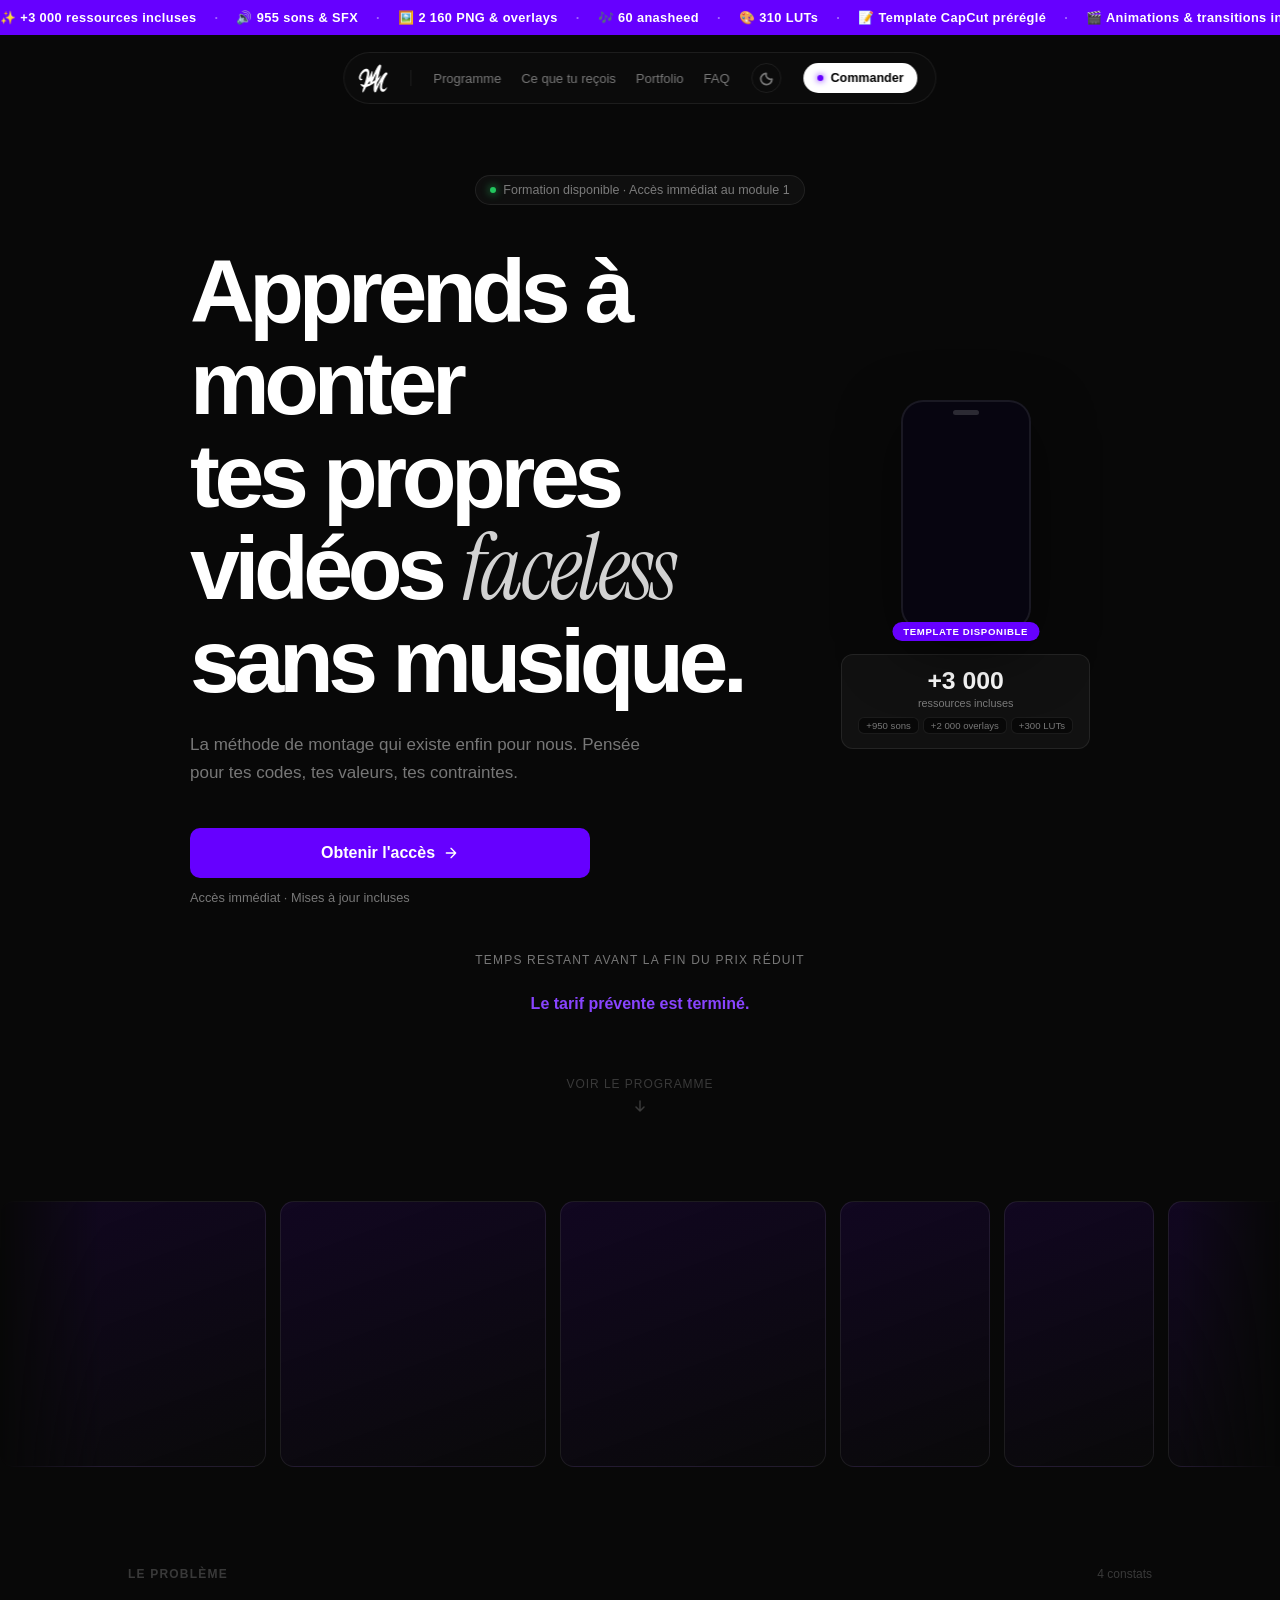
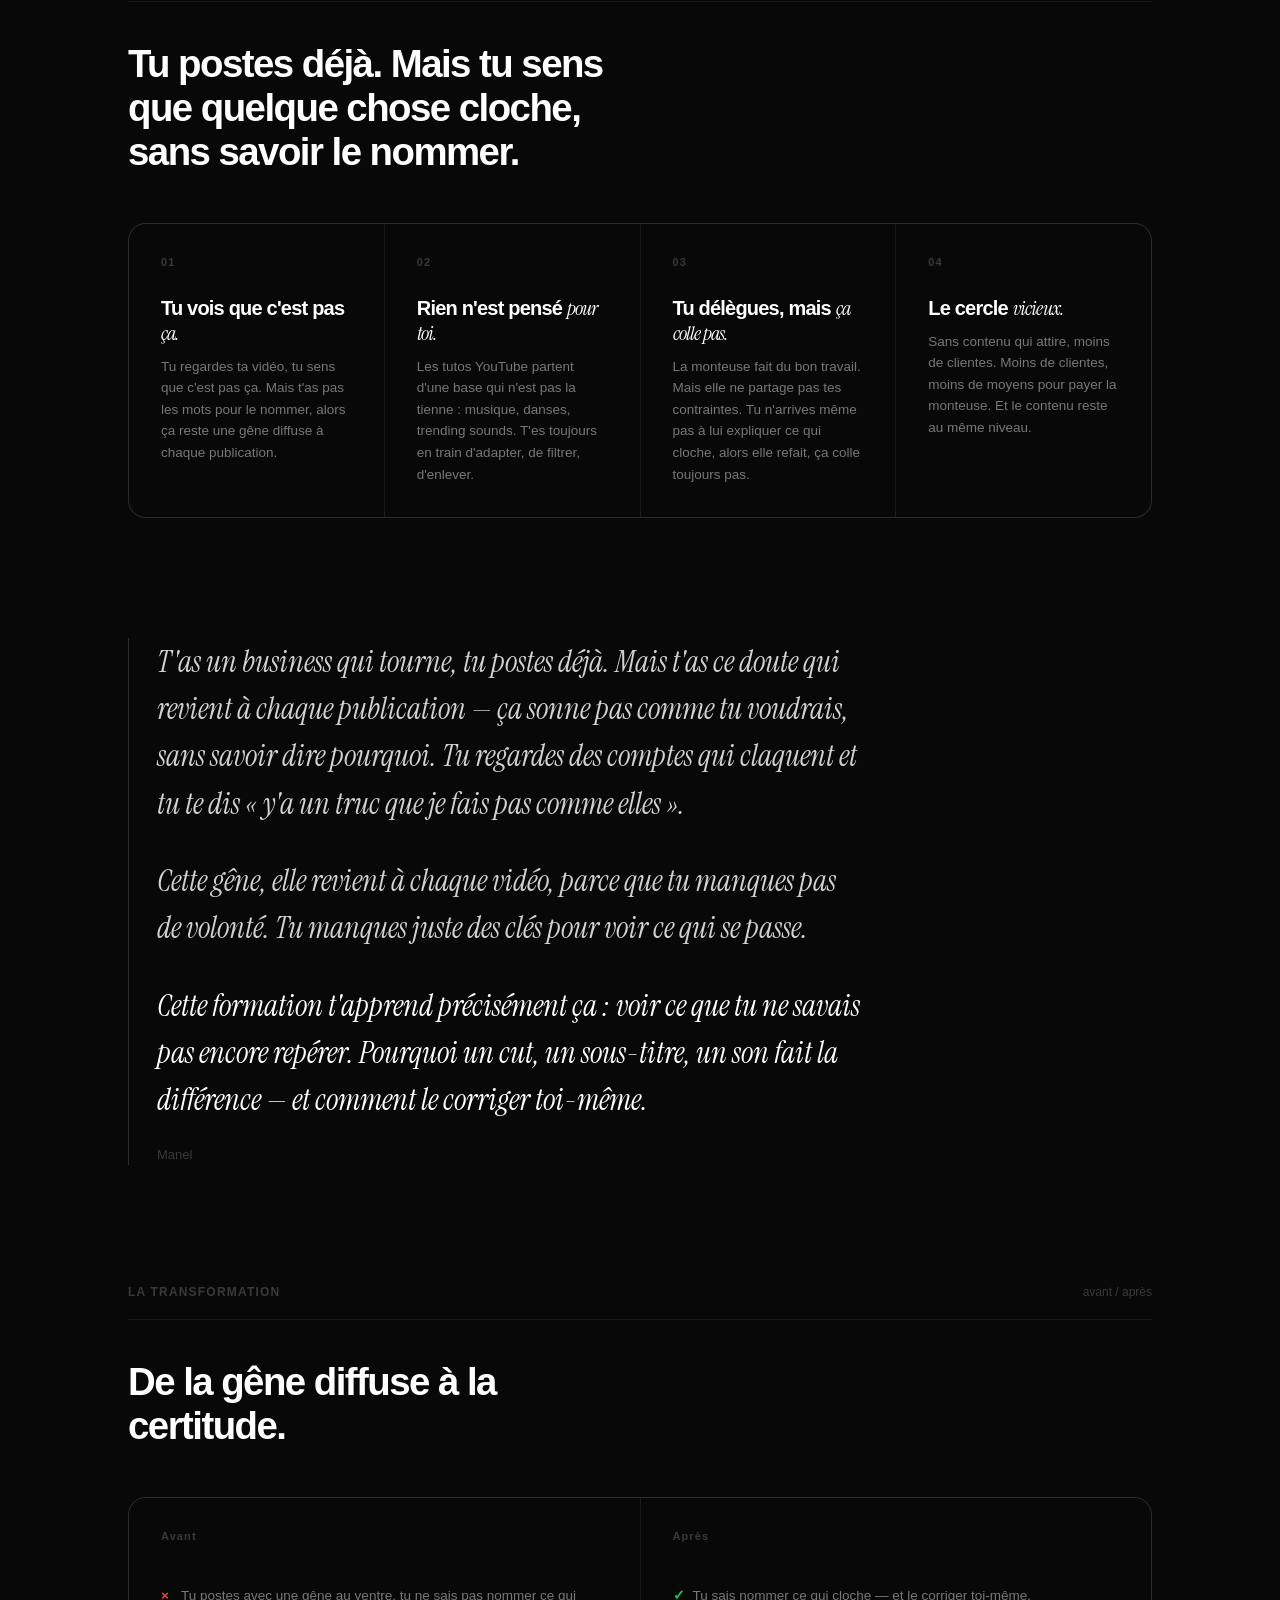
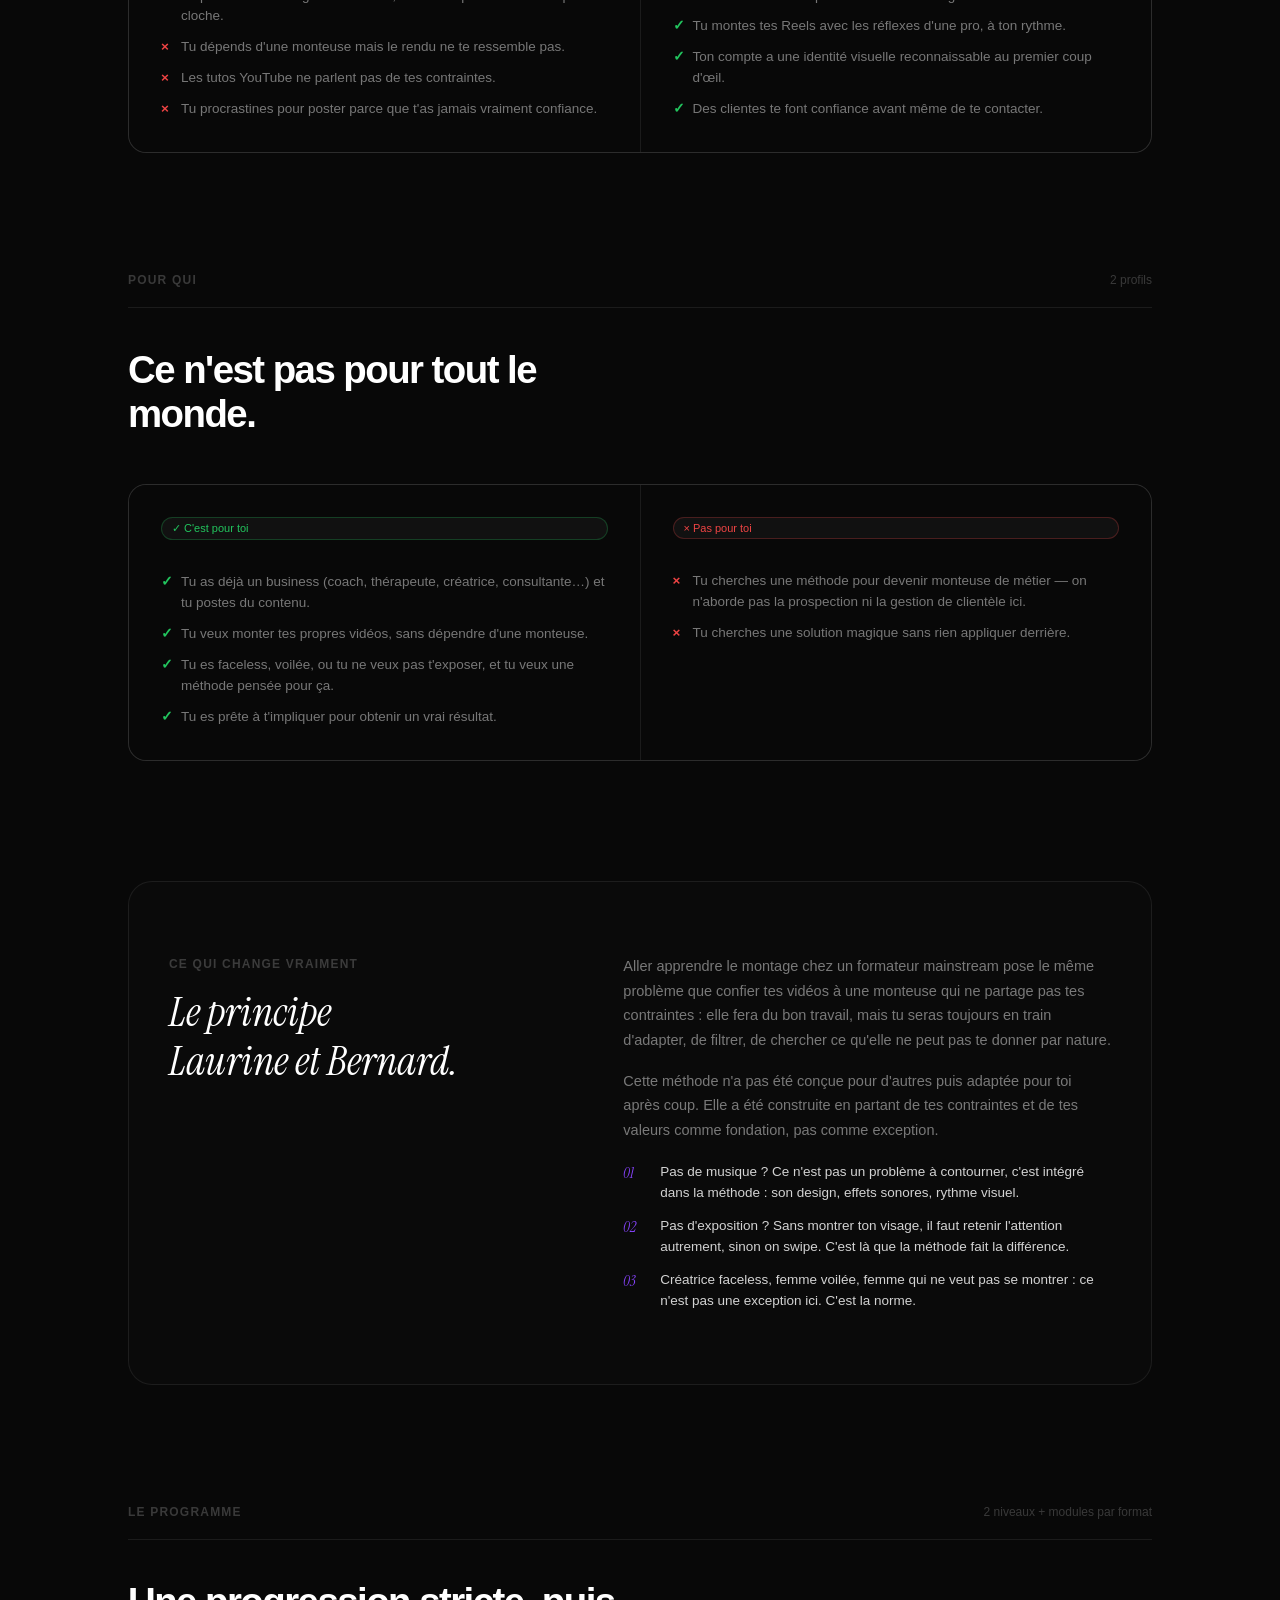
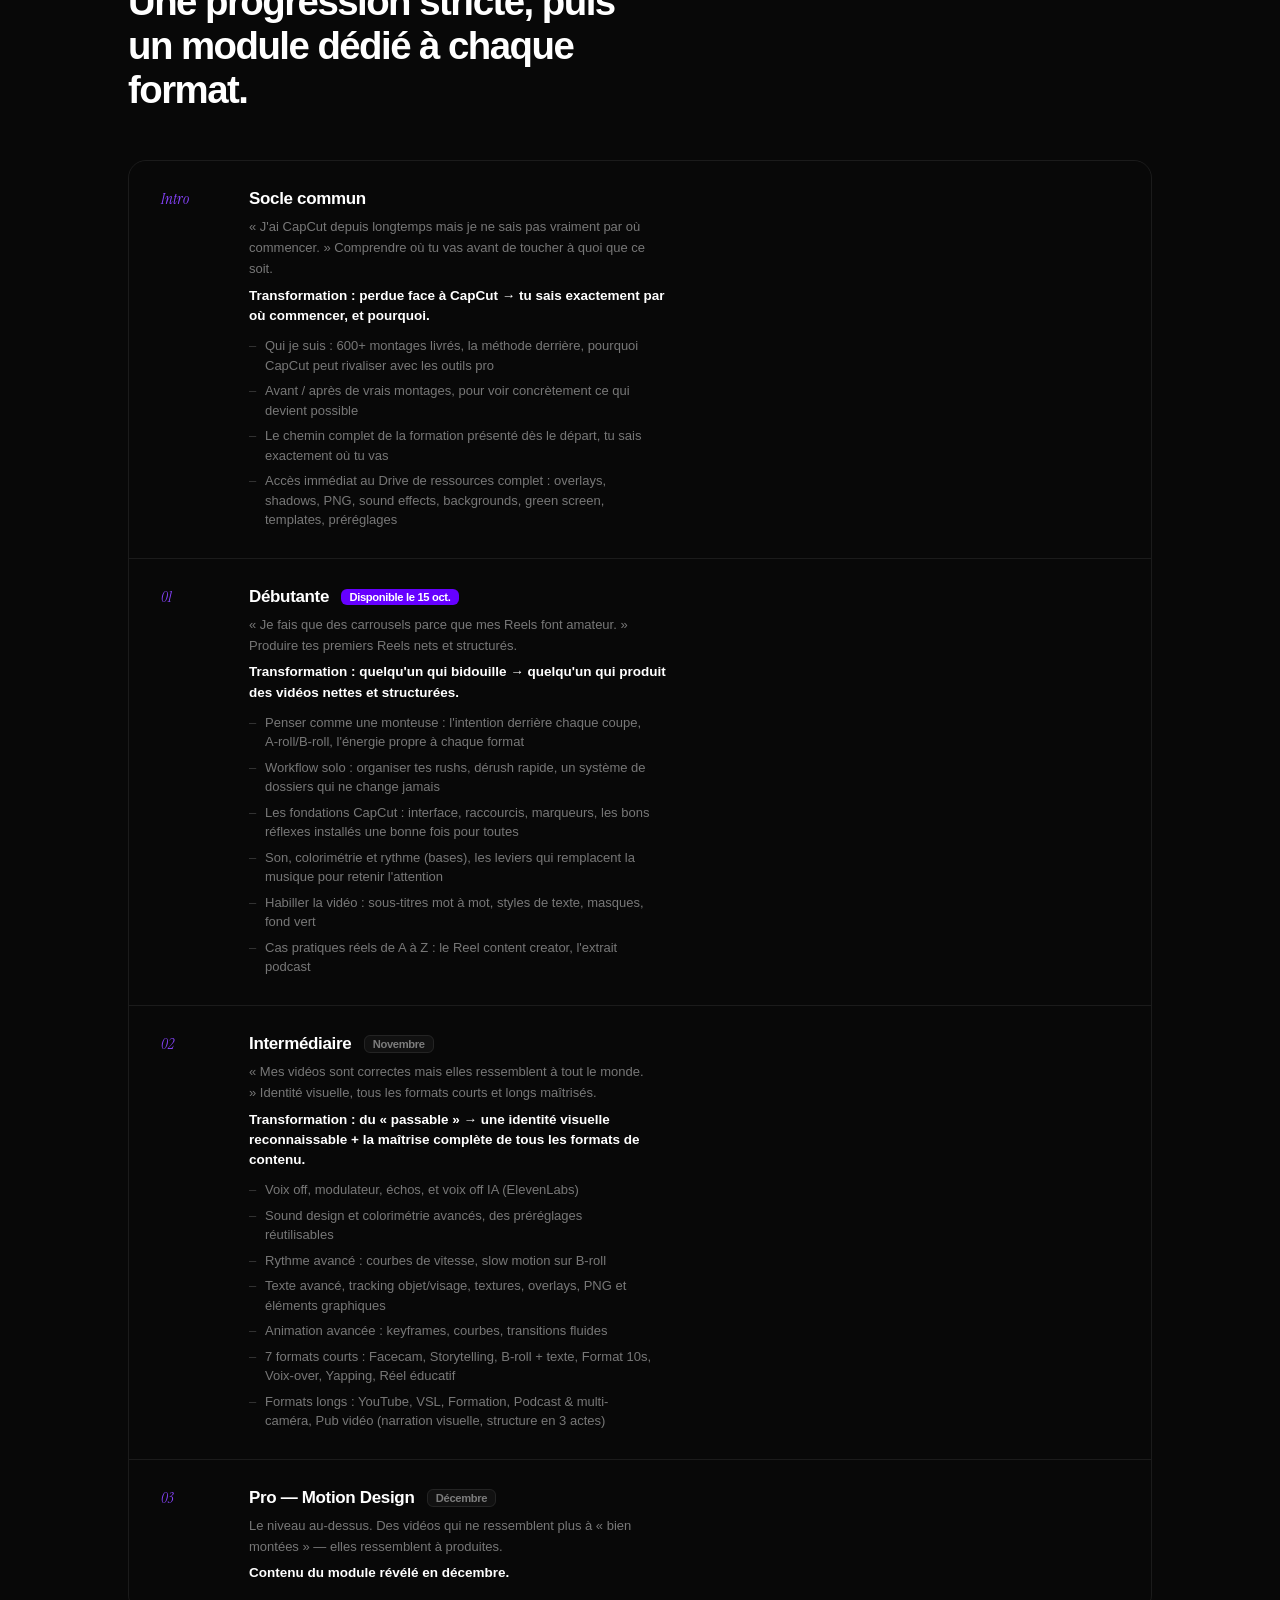
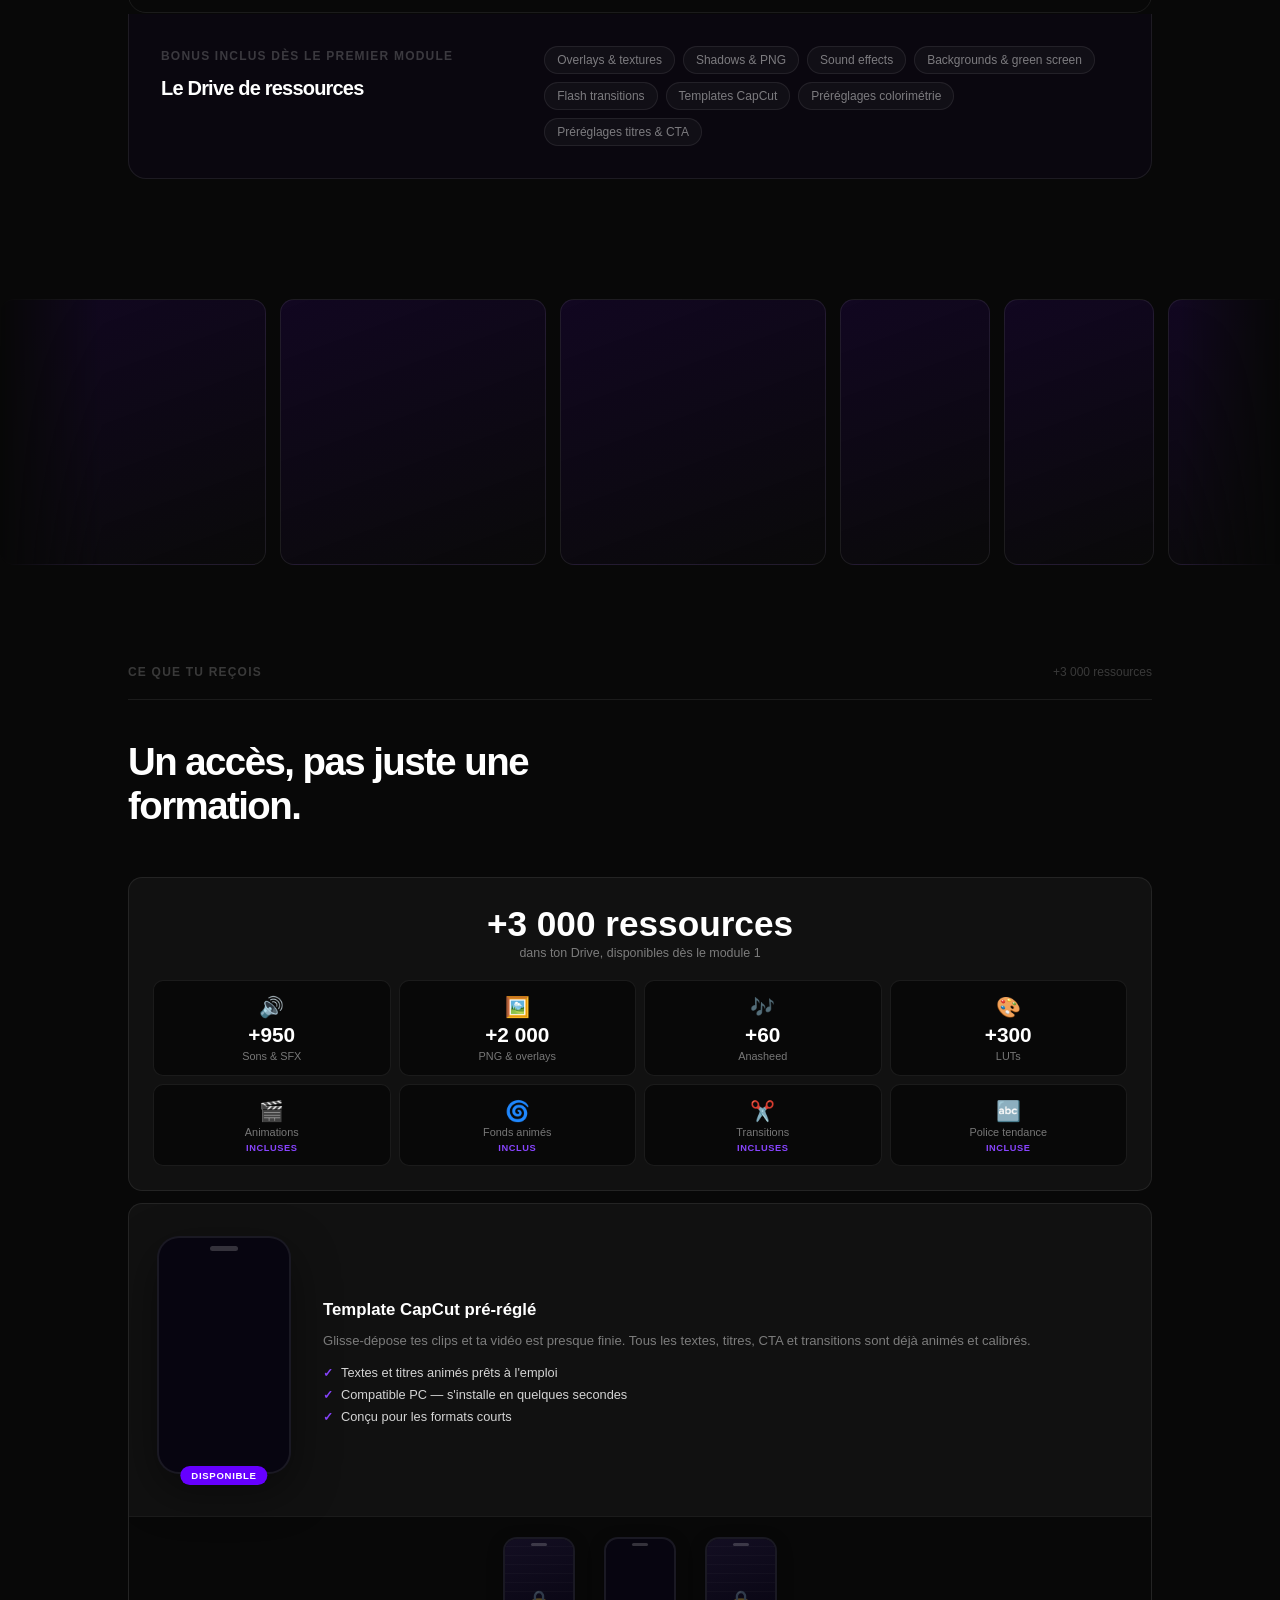
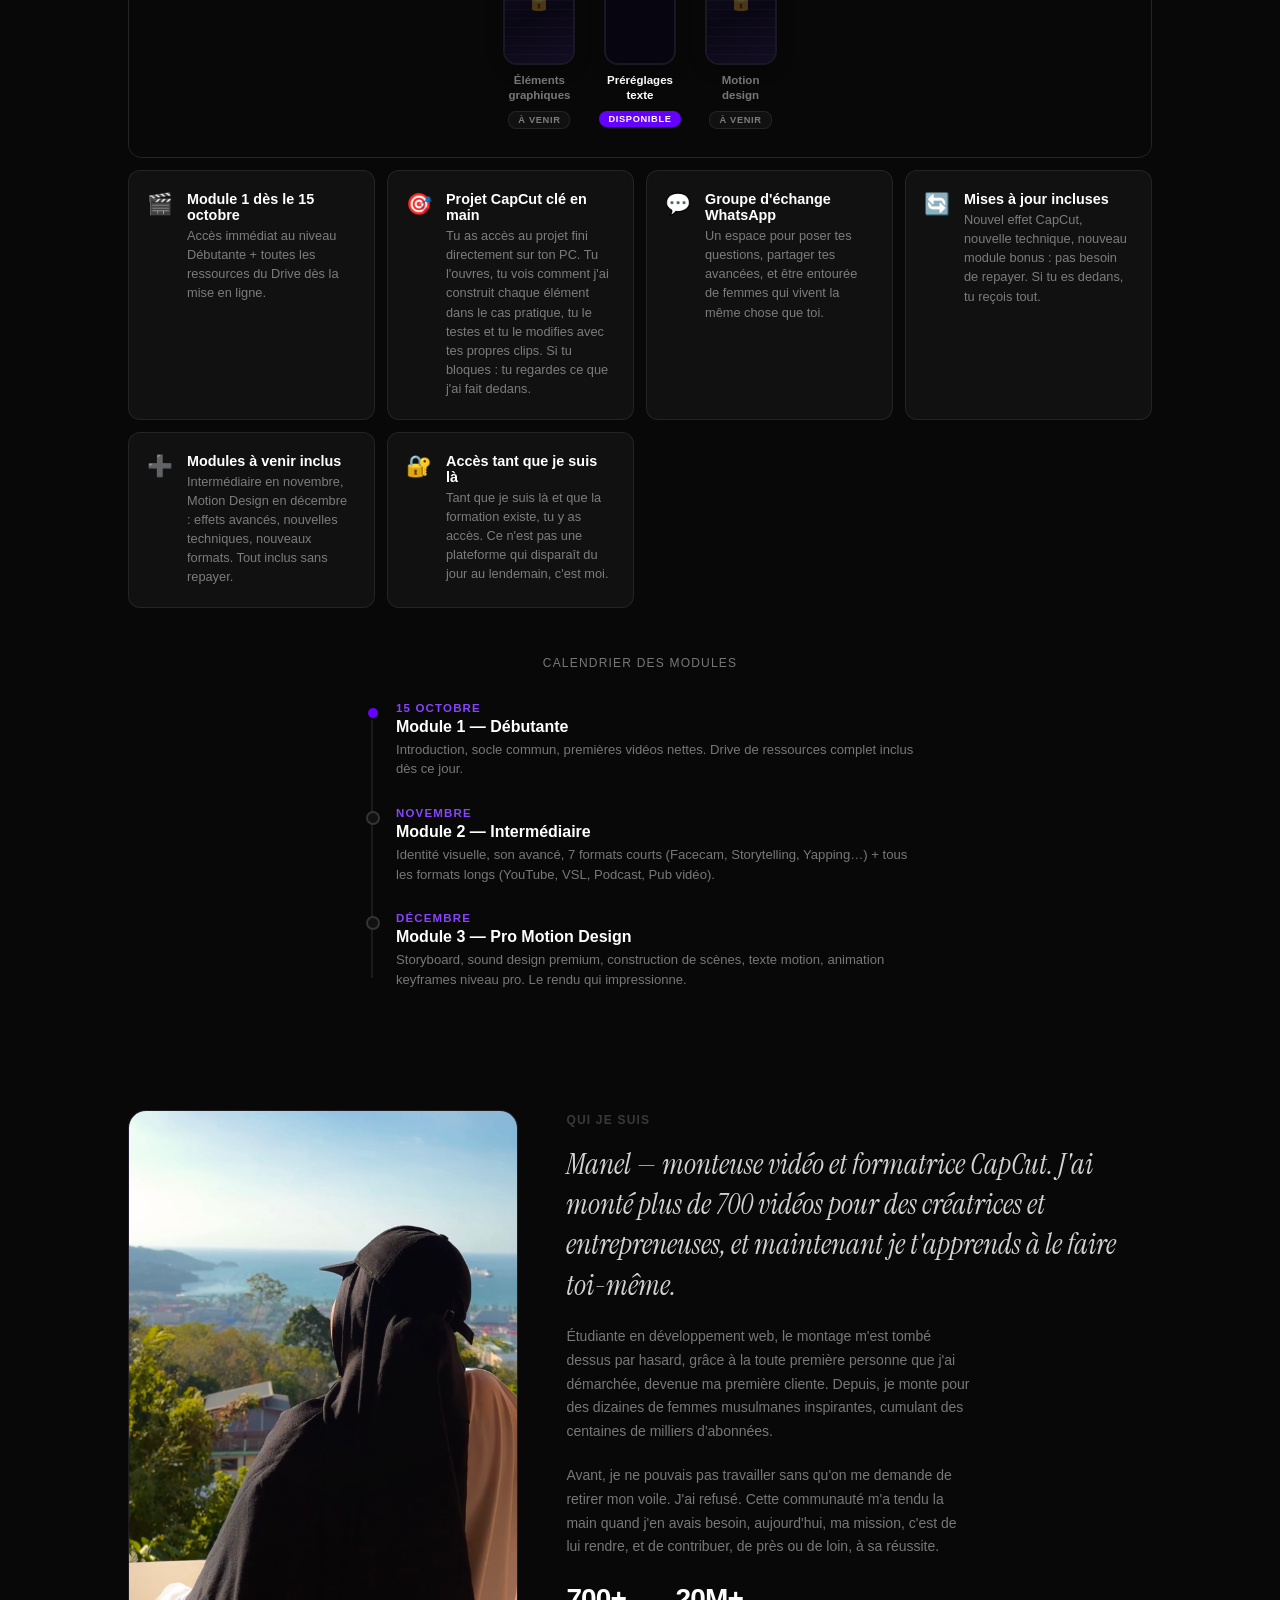
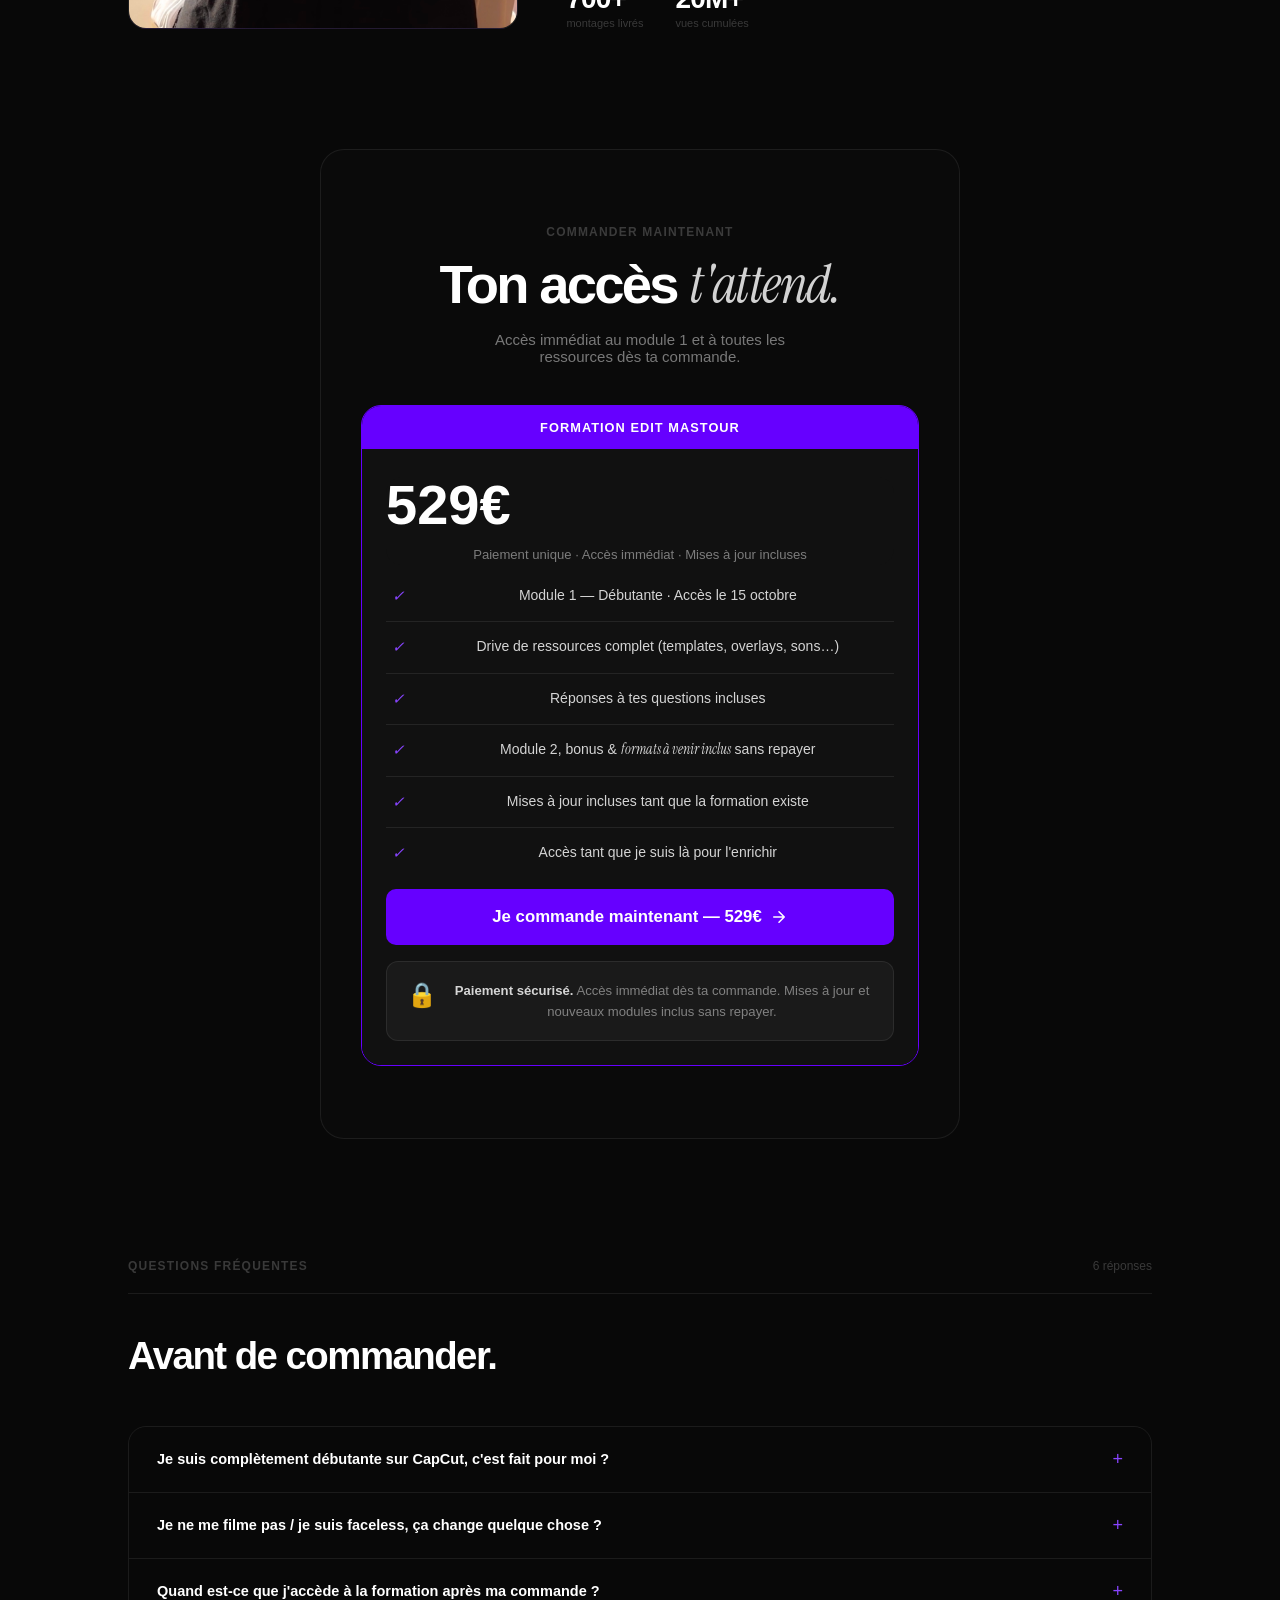
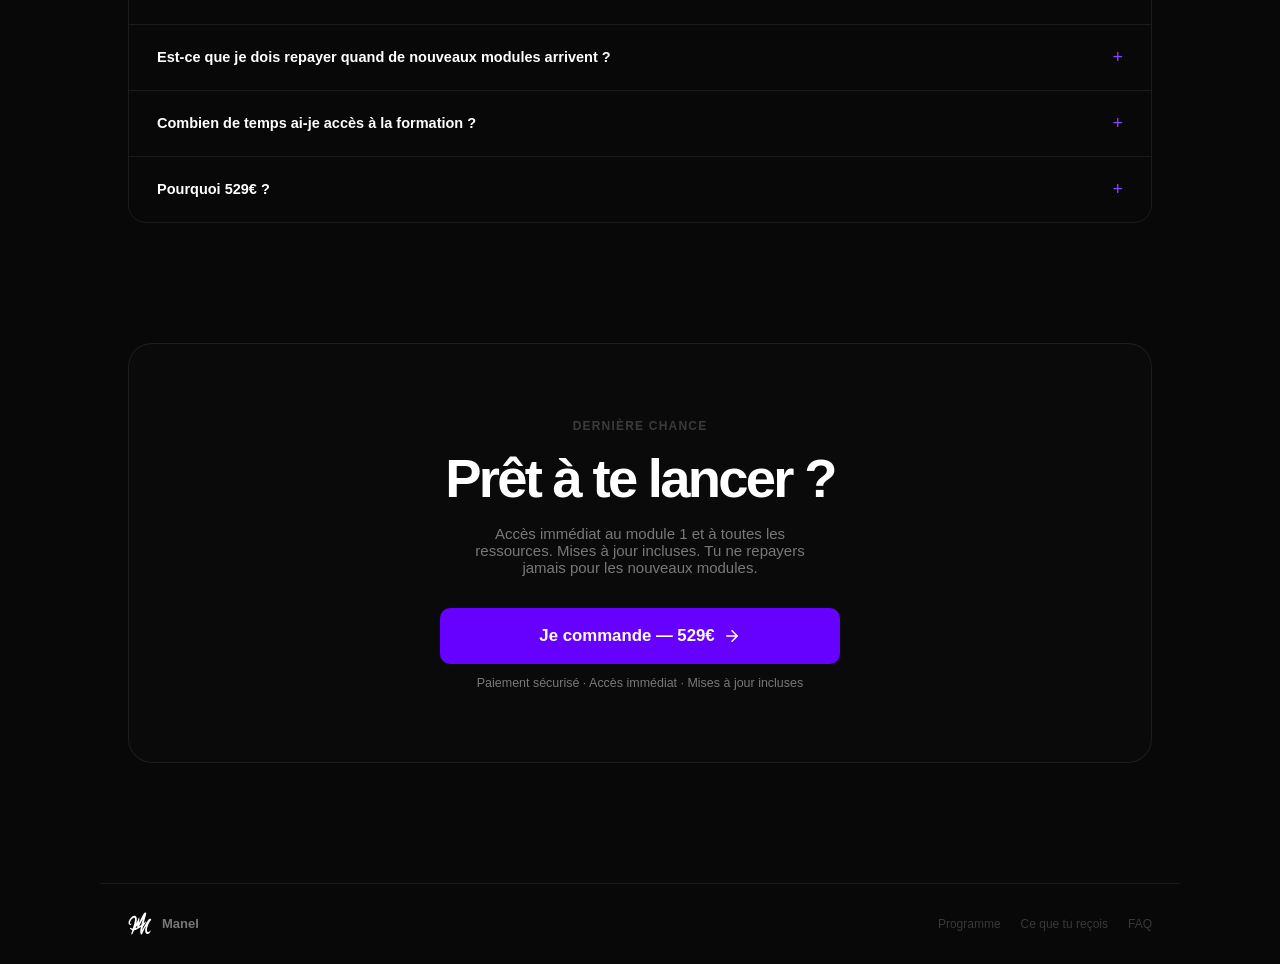
==== commit 5fe0bd75: "Favicon : logo blanc au lieu du logo noir Co-Authored-By: Claude Sonnet 4.6 <noreply@anthropic.com>" ====
--- a/landing-formation.html
+++ b/landing-formation.html
@@ -5,7 +5,7 @@
 <meta name="viewport" content="width=device-width, initial-scale=1.0">
 <title>Formation Edit Mastour — Apprends à monter tes Reels, dès le 15 octobre</title>
 <meta name="description" content="La méthode de montage pensée pour toi. Templates, anasheed triées, modules progressifs. Accès immédiat au module 1. 529€.">
-<link rel="icon" type="image/svg+xml" href="assets/logo-webmastour-black.svg">
+<link rel="icon" type="image/svg+xml" href="assets/logo-webmastour-white.svg">
 <link href="https://fonts.googleapis.com/css2?family=Instrument+Serif:ital@1&display=swap" rel="stylesheet">
 <link rel="stylesheet" href="styles.css">
 <style>
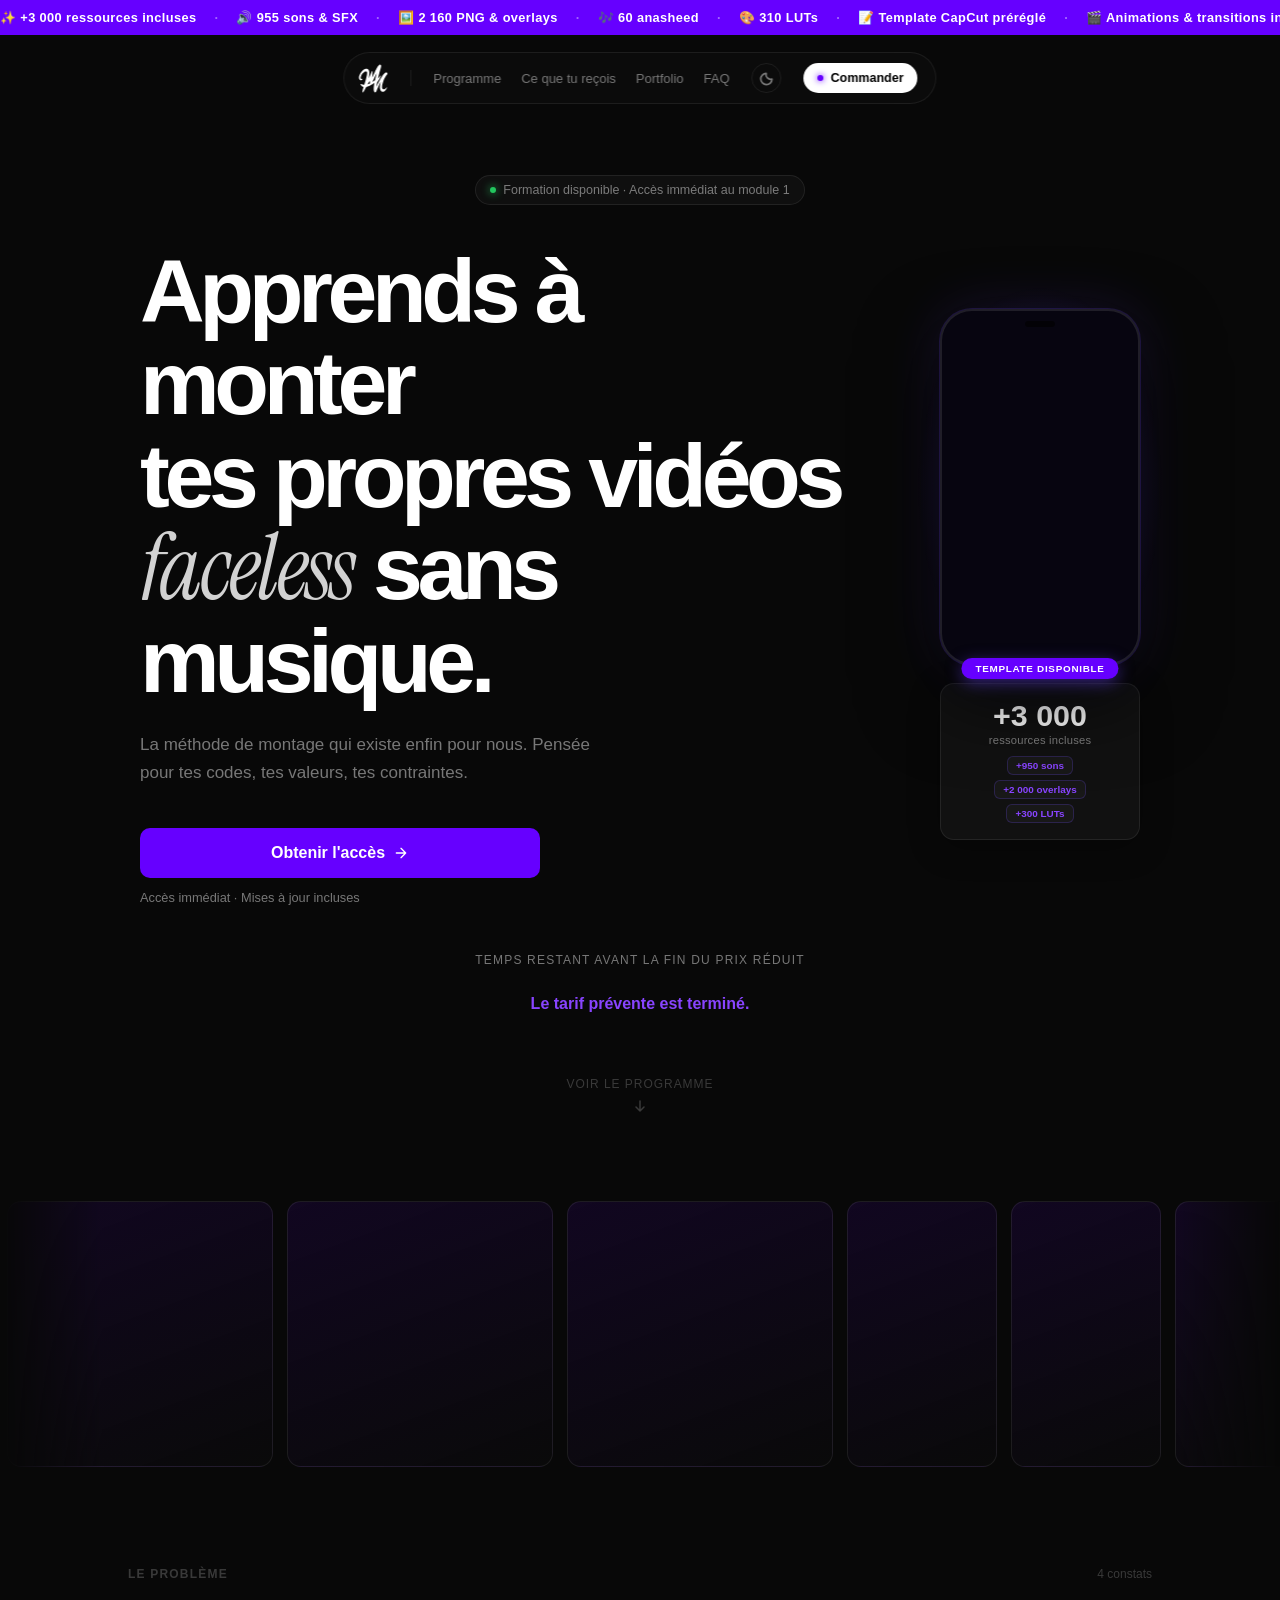
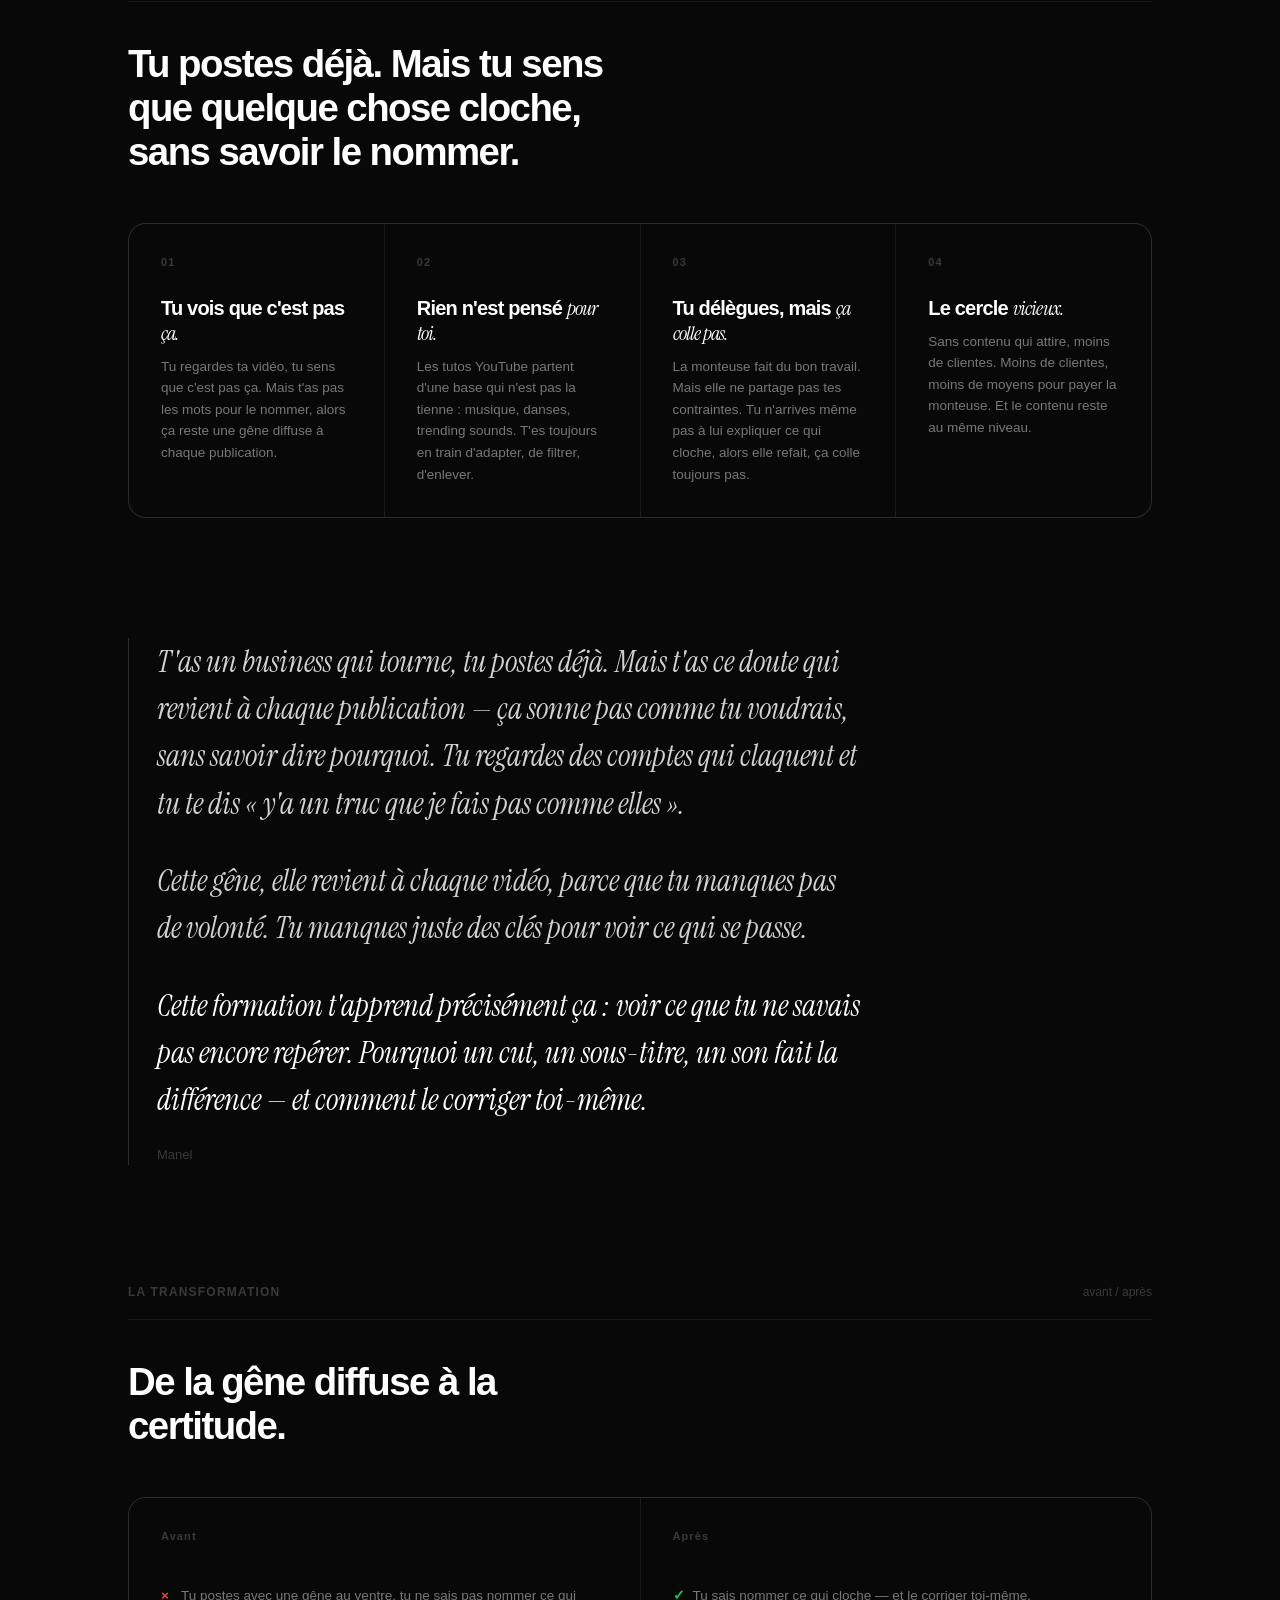
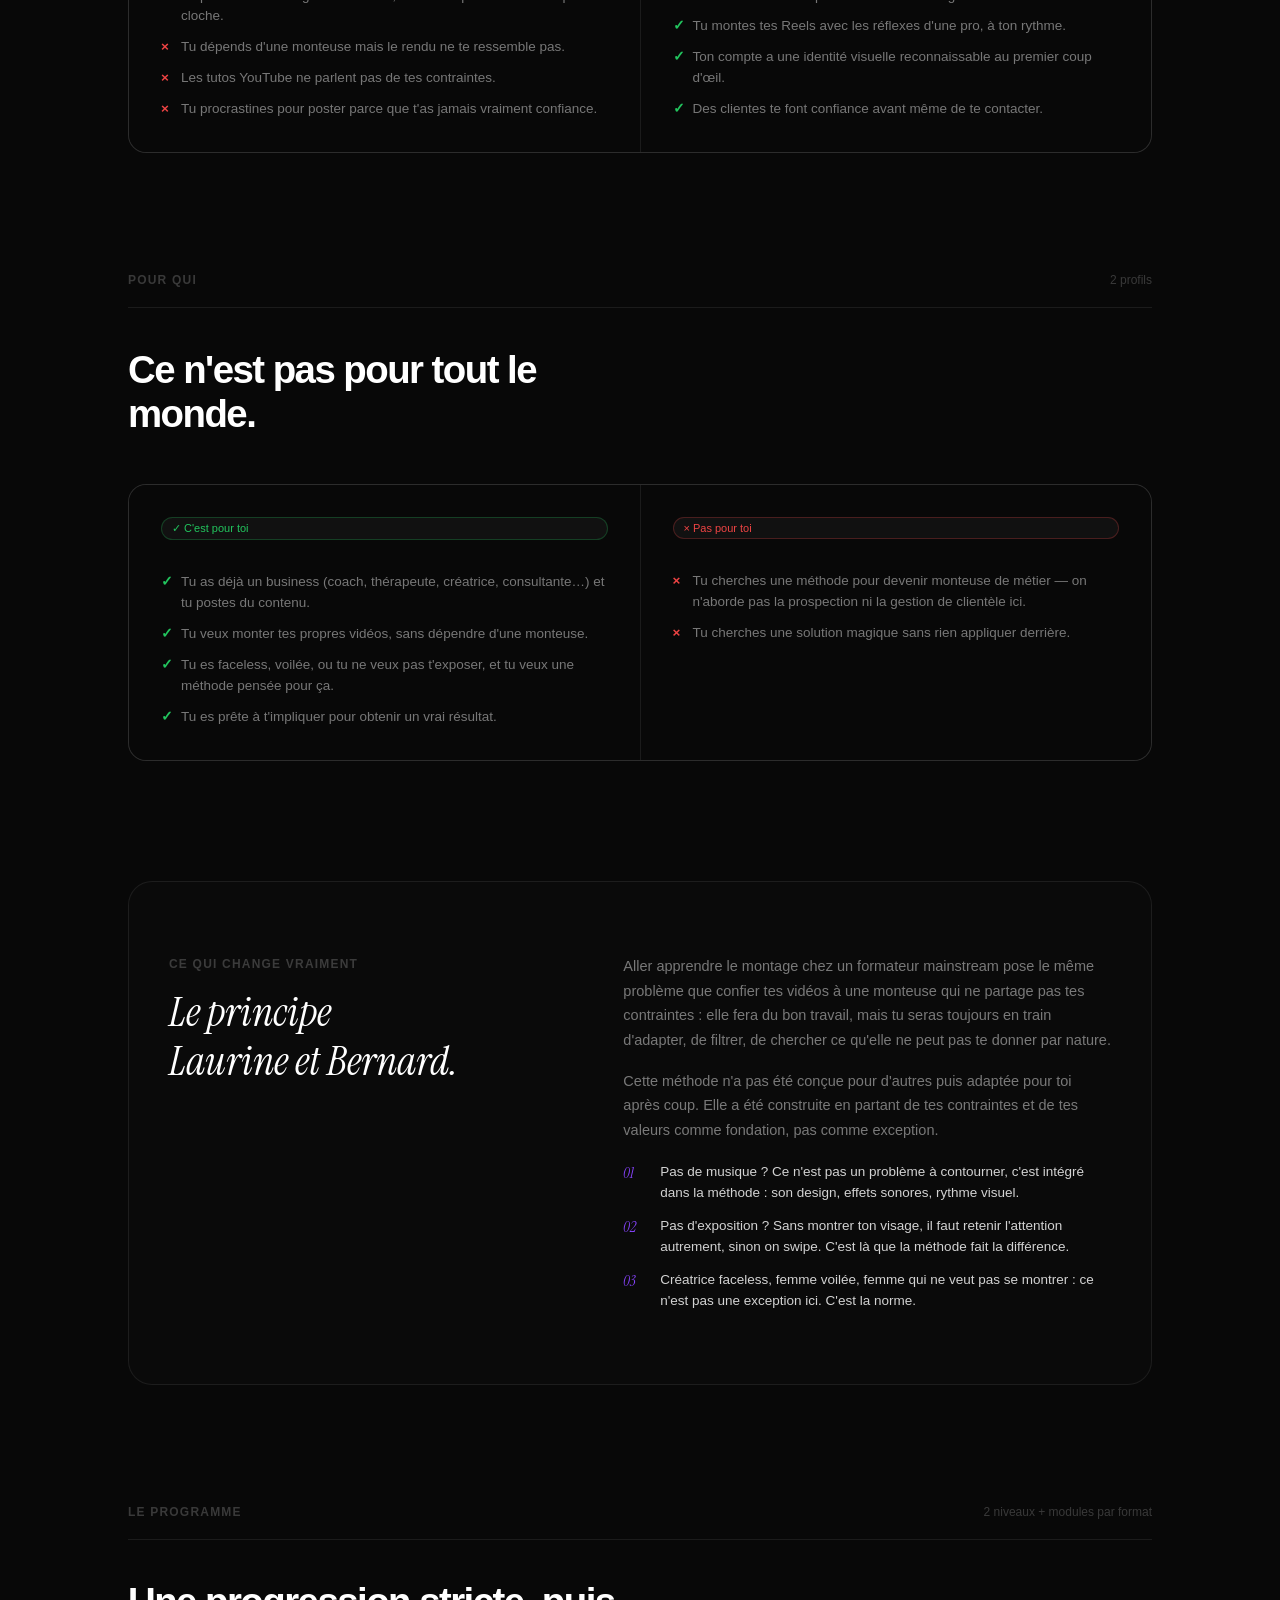
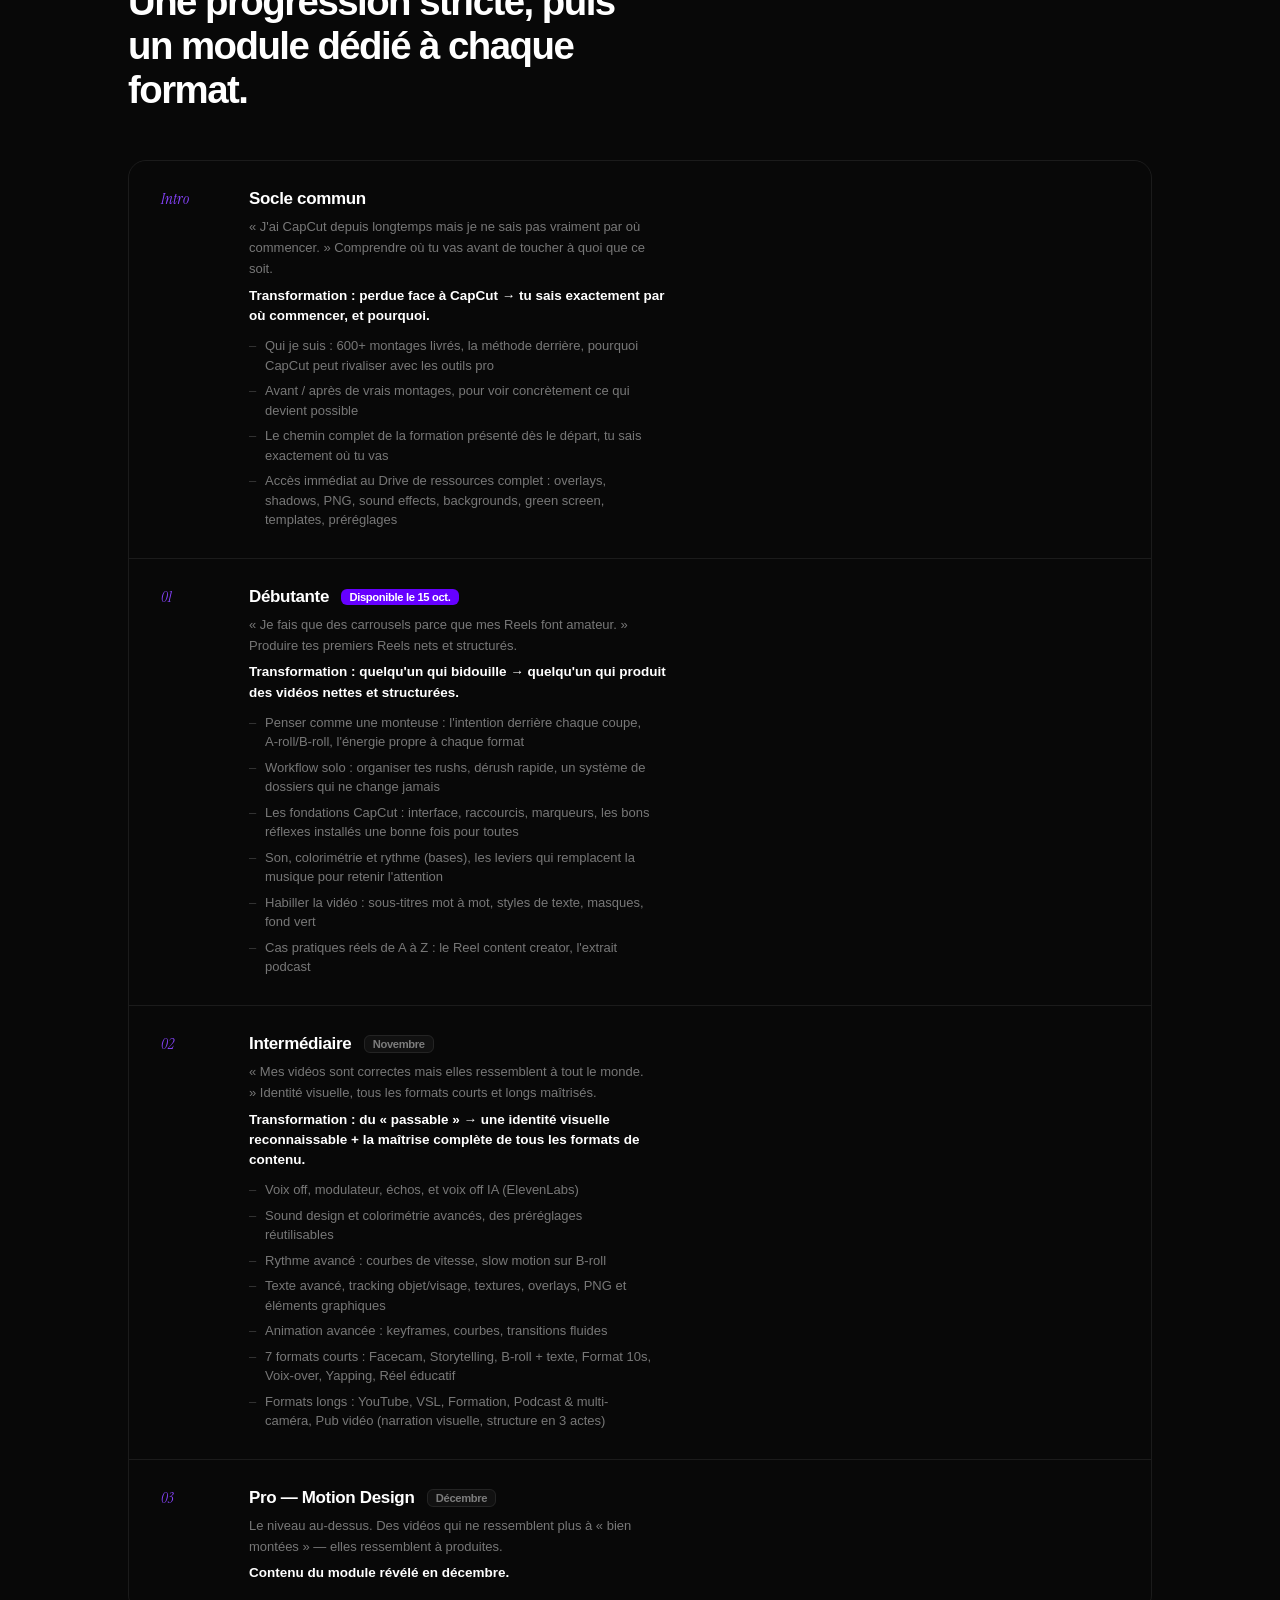
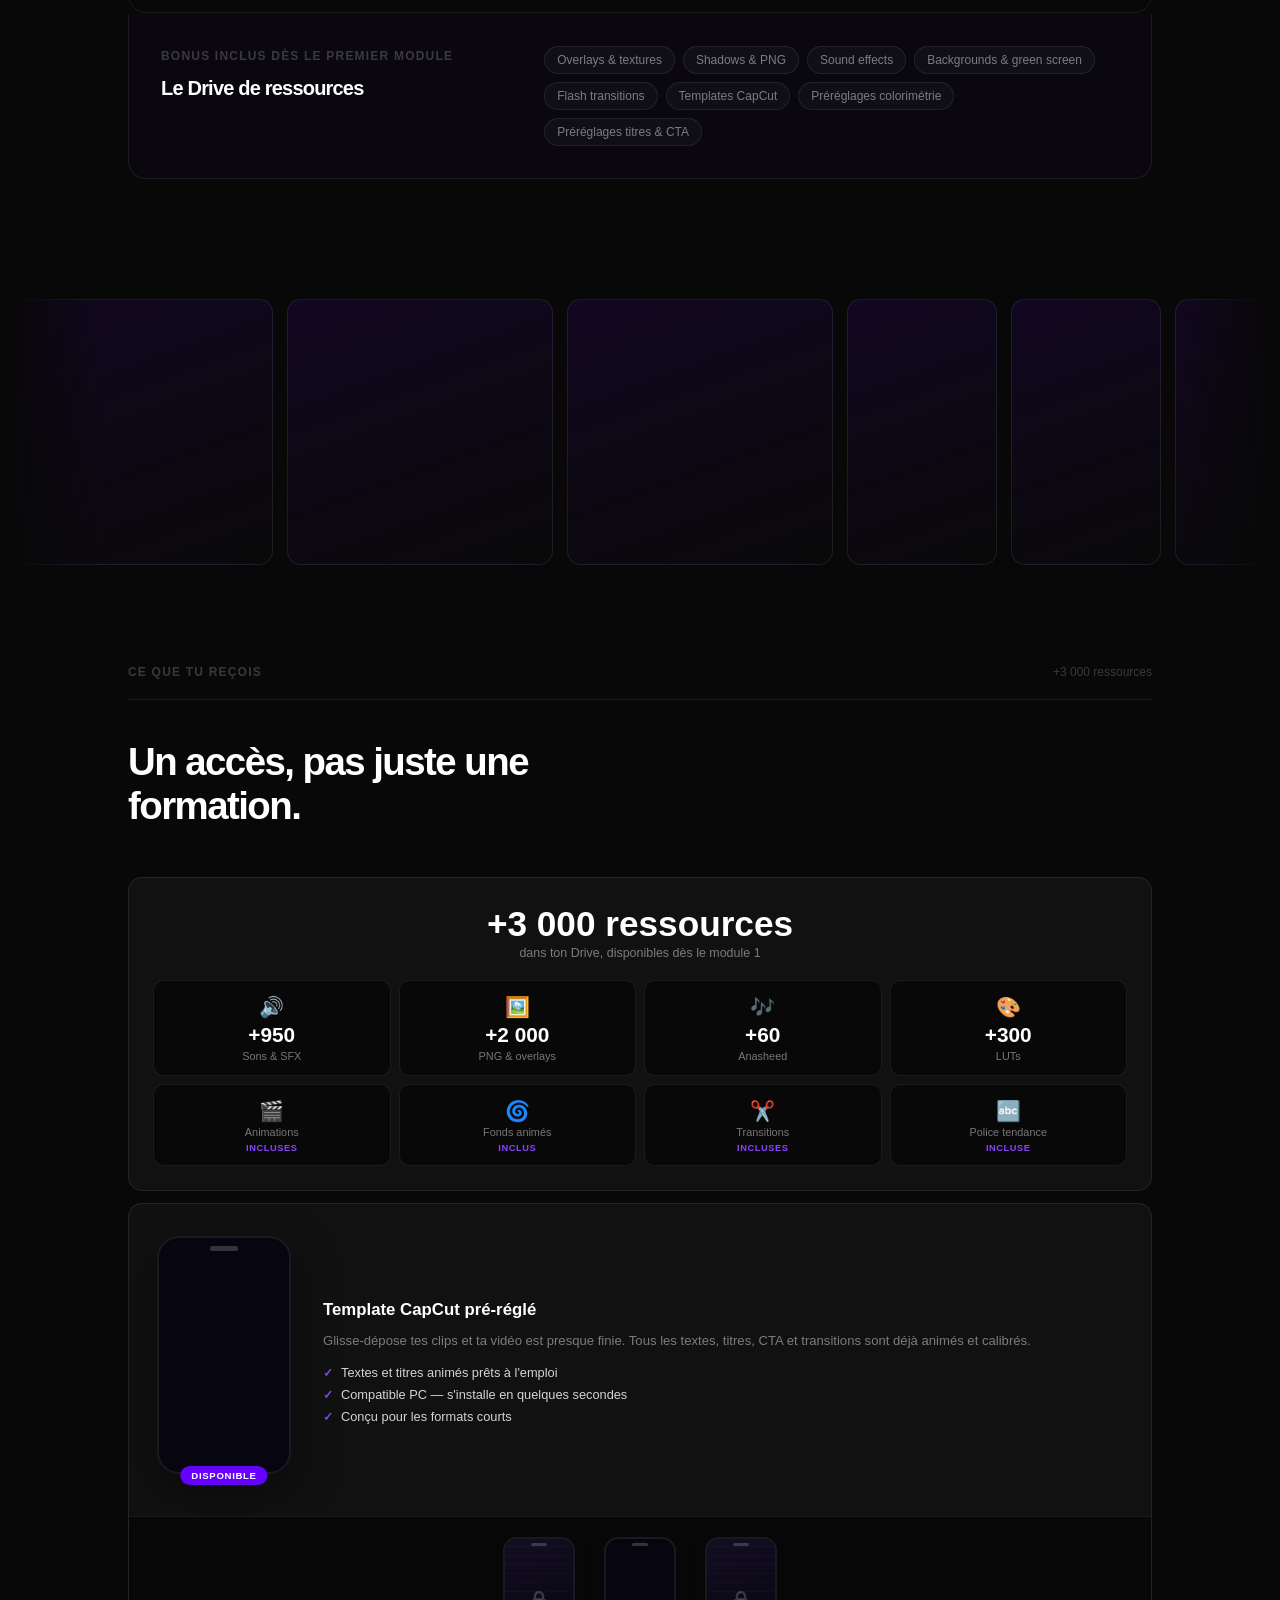
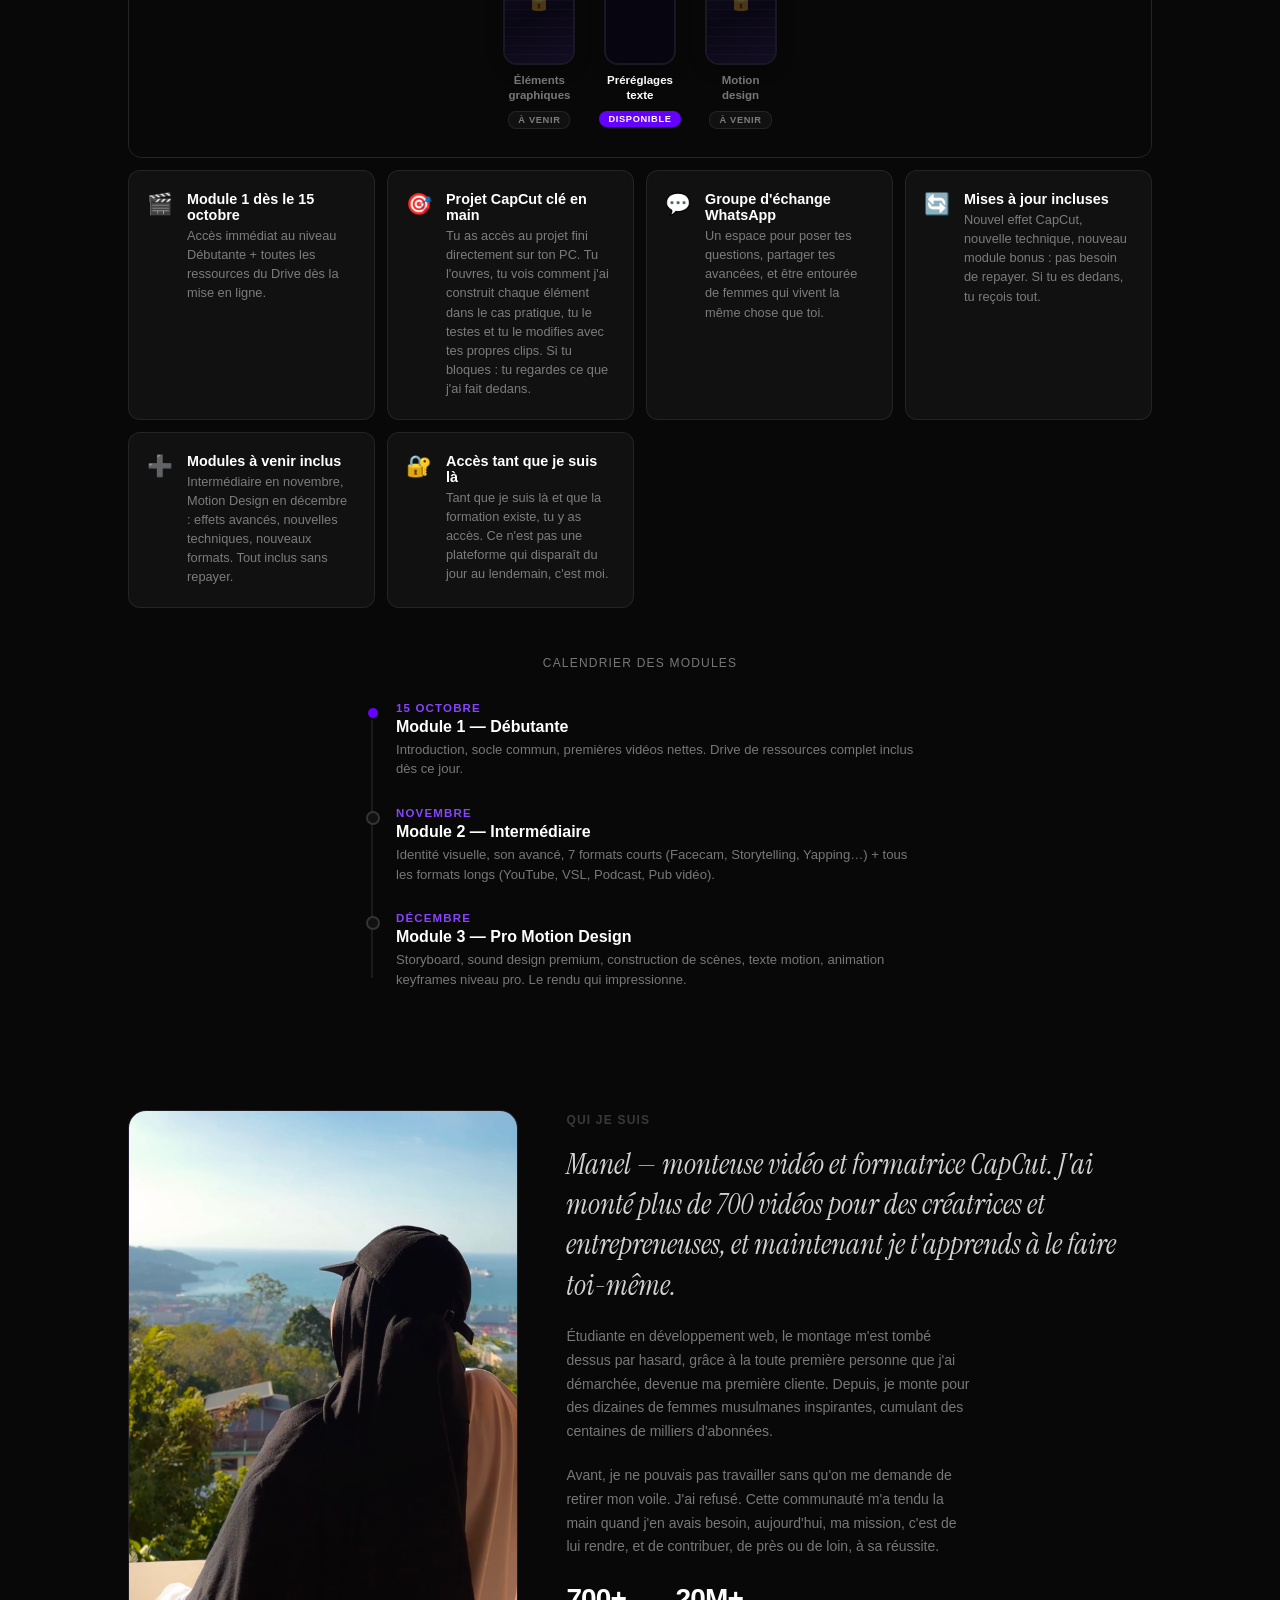
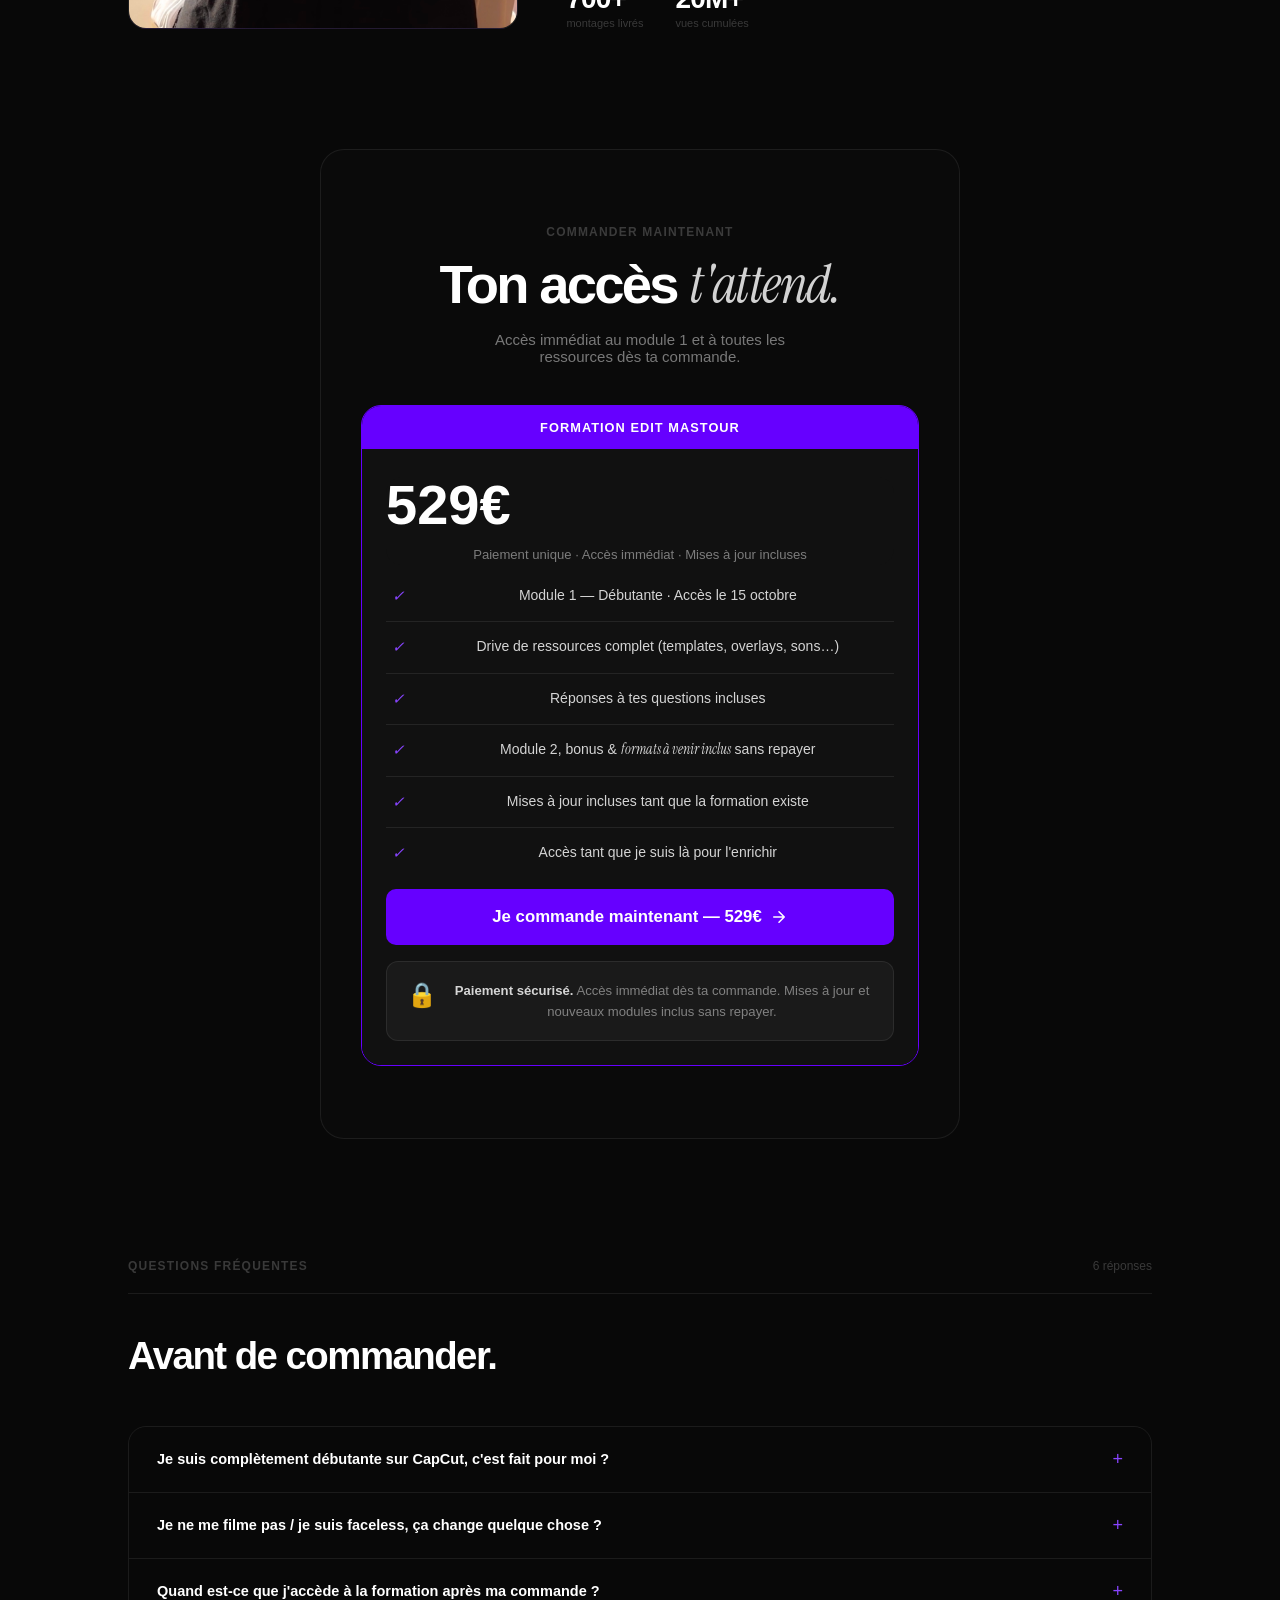
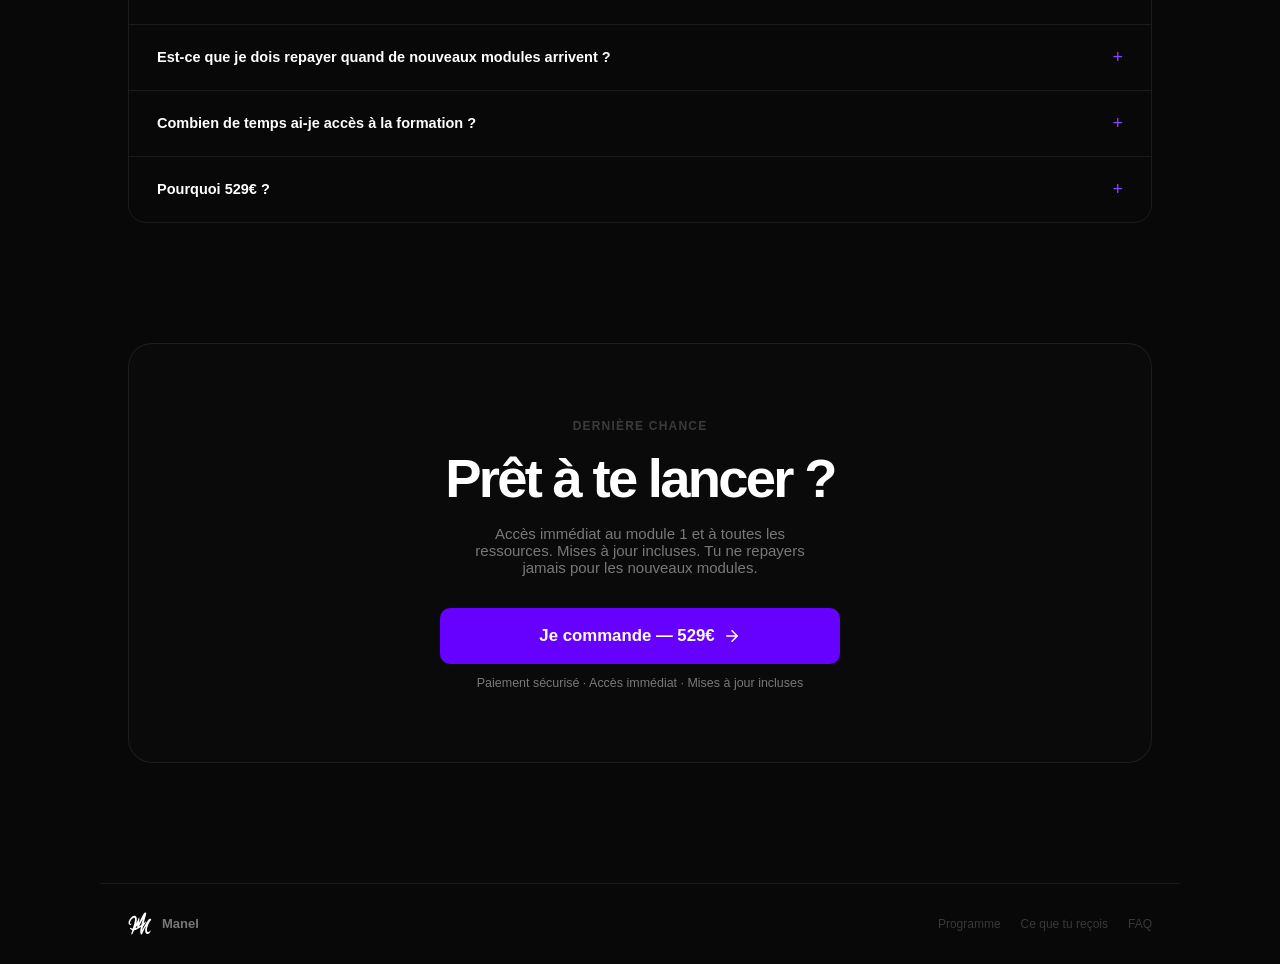
==== commit 444bd8f1: "Hero : phone plus grand + lueur violette + pills accent - Phone 200x356px (au lieu de 130x230) avec " ====
--- a/landing-formation.html
+++ b/landing-formation.html
@@ -36,34 +36,50 @@
 }
 
 /* ── Hero 2 colonnes ── */
-.hero-layout { display:flex; align-items:center; gap:52px; max-width:900px; width:100%; }
+.hero-layout { display:flex; align-items:center; gap:72px; max-width:1000px; width:100%; }
 .hero-left-col { flex:1; text-align:left; }
-.hero-right-col { flex-shrink:0; display:flex; flex-direction:column; align-items:center; gap:14px; }
-.hero-phone-wrap { position:relative; margin-bottom:10px; }
+.hero-right-col { flex-shrink:0; display:flex; flex-direction:column; align-items:center; gap:18px; }
+.hero-phone-wrap { position:relative; }
+.hero-phone-glow {
+  position:absolute; inset:-24px;
+  background:radial-gradient(ellipse at center, rgba(99,67,229,.35) 0%, transparent 70%);
+  border-radius:50%; pointer-events:none; z-index:0;
+}
 .hero-big-phone {
-  width:130px; height:230px; border-radius:22px; overflow:hidden;
-  border:2.5px solid var(--border); background:#070510; position:relative;
-  box-shadow:0 20px 60px rgba(0,0,0,.5);
+  width:200px; height:356px; border-radius:32px; overflow:hidden;
+  border:2px solid rgba(255,255,255,.1); background:#070510; position:relative; z-index:1;
+  box-shadow:0 0 0 1px rgba(99,67,229,.2), 0 32px 80px rgba(0,0,0,.7), 0 0 60px rgba(99,67,229,.18);
 }
 .hero-big-phone video { width:100%; height:100%; object-fit:cover; display:block; }
 .hero-phone-notch {
-  position:absolute; top:8px; left:50%; transform:translateX(-50%);
-  width:26px; height:5px; border-radius:3px;
-  background:rgba(255,255,255,.15); z-index:2; pointer-events:none;
+  position:absolute; top:10px; left:50%; transform:translateX(-50%);
+  width:30px; height:6px; border-radius:4px;
+  background:rgba(0,0,0,.6); z-index:2; pointer-events:none;
+}
+.hero-phone-badge {
+  position:absolute; bottom:-14px; left:50%; transform:translateX(-50%);
+  background:var(--violet); color:#fff;
+  font-size:.62rem; font-weight:800; letter-spacing:.07em; text-transform:uppercase;
+  padding:5px 14px; border-radius:20px; white-space:nowrap; z-index:2;
+  box-shadow:0 4px 16px rgba(99,67,229,.5);
 }
 .hero-res-block {
   background:var(--surface); border:1px solid var(--border);
-  border-radius:12px; padding:14px 16px; text-align:center; min-width:142px;
-}
-.hero-res-num { display:block; font-size:1.55rem; font-weight:900; color:var(--text); line-height:1; }
-.hero-res-sub { display:block; font-size:.68rem; color:var(--muted); margin-top:3px; }
-.hero-res-pills { display:flex; flex-wrap:wrap; gap:4px; justify-content:center; margin-top:8px; }
-.hero-res-pill { font-size:.6rem; color:var(--muted); background:var(--bg); border:1px solid var(--border); border-radius:6px; padding:2px 7px; }
-@media (max-width:680px) {
-  .hero-layout { flex-direction:column; gap:24px; }
+  border-radius:14px; padding:16px 20px; text-align:center; width:200px;
+  box-shadow:0 8px 32px rgba(0,0,0,.3);
+}
+.hero-res-num { display:block; font-size:1.9rem; font-weight:900; color:var(--text); line-height:1; }
+.hero-res-sub { display:block; font-size:.7rem; color:var(--muted); margin-top:4px; letter-spacing:.02em; }
+.hero-res-pills { display:flex; flex-wrap:wrap; gap:5px; justify-content:center; margin-top:10px; }
+.hero-res-pill {
+  font-size:.62rem; color:var(--violet-l); background:var(--tint-a);
+  border:1px solid rgba(99,67,229,.25); border-radius:6px; padding:3px 8px; font-weight:600;
+}
+@media (max-width:720px) {
+  .hero-layout { flex-direction:column; gap:40px; }
   .hero-left-col { text-align:center; }
-  .hero-right-col { flex-direction:row; align-items:flex-start; gap:12px; }
-  .hero-res-block { min-width:unset; }
+  .hero-big-phone { width:160px; height:284px; }
+  .hero-res-block { width:auto; min-width:180px; }
 }
 
 /* ── Countdown ── */
@@ -515,11 +531,12 @@
     </div>
     <div class="hero-right-col">
       <div class="hero-phone-wrap">
+        <div class="hero-phone-glow"></div>
         <div class="hero-big-phone">
           <div class="hero-phone-notch"></div>
           <video src="https://res.cloudinary.com/q8uwpexc/video/upload/q_auto,f_auto/clip24.mp4" autoplay loop muted playsinline></video>
         </div>
-        <div class="tmpl-badge-avail">Template disponible</div>
+        <div class="hero-phone-badge">Template disponible</div>
       </div>
       <div class="hero-res-block">
         <span class="hero-res-num">+3 000</span>
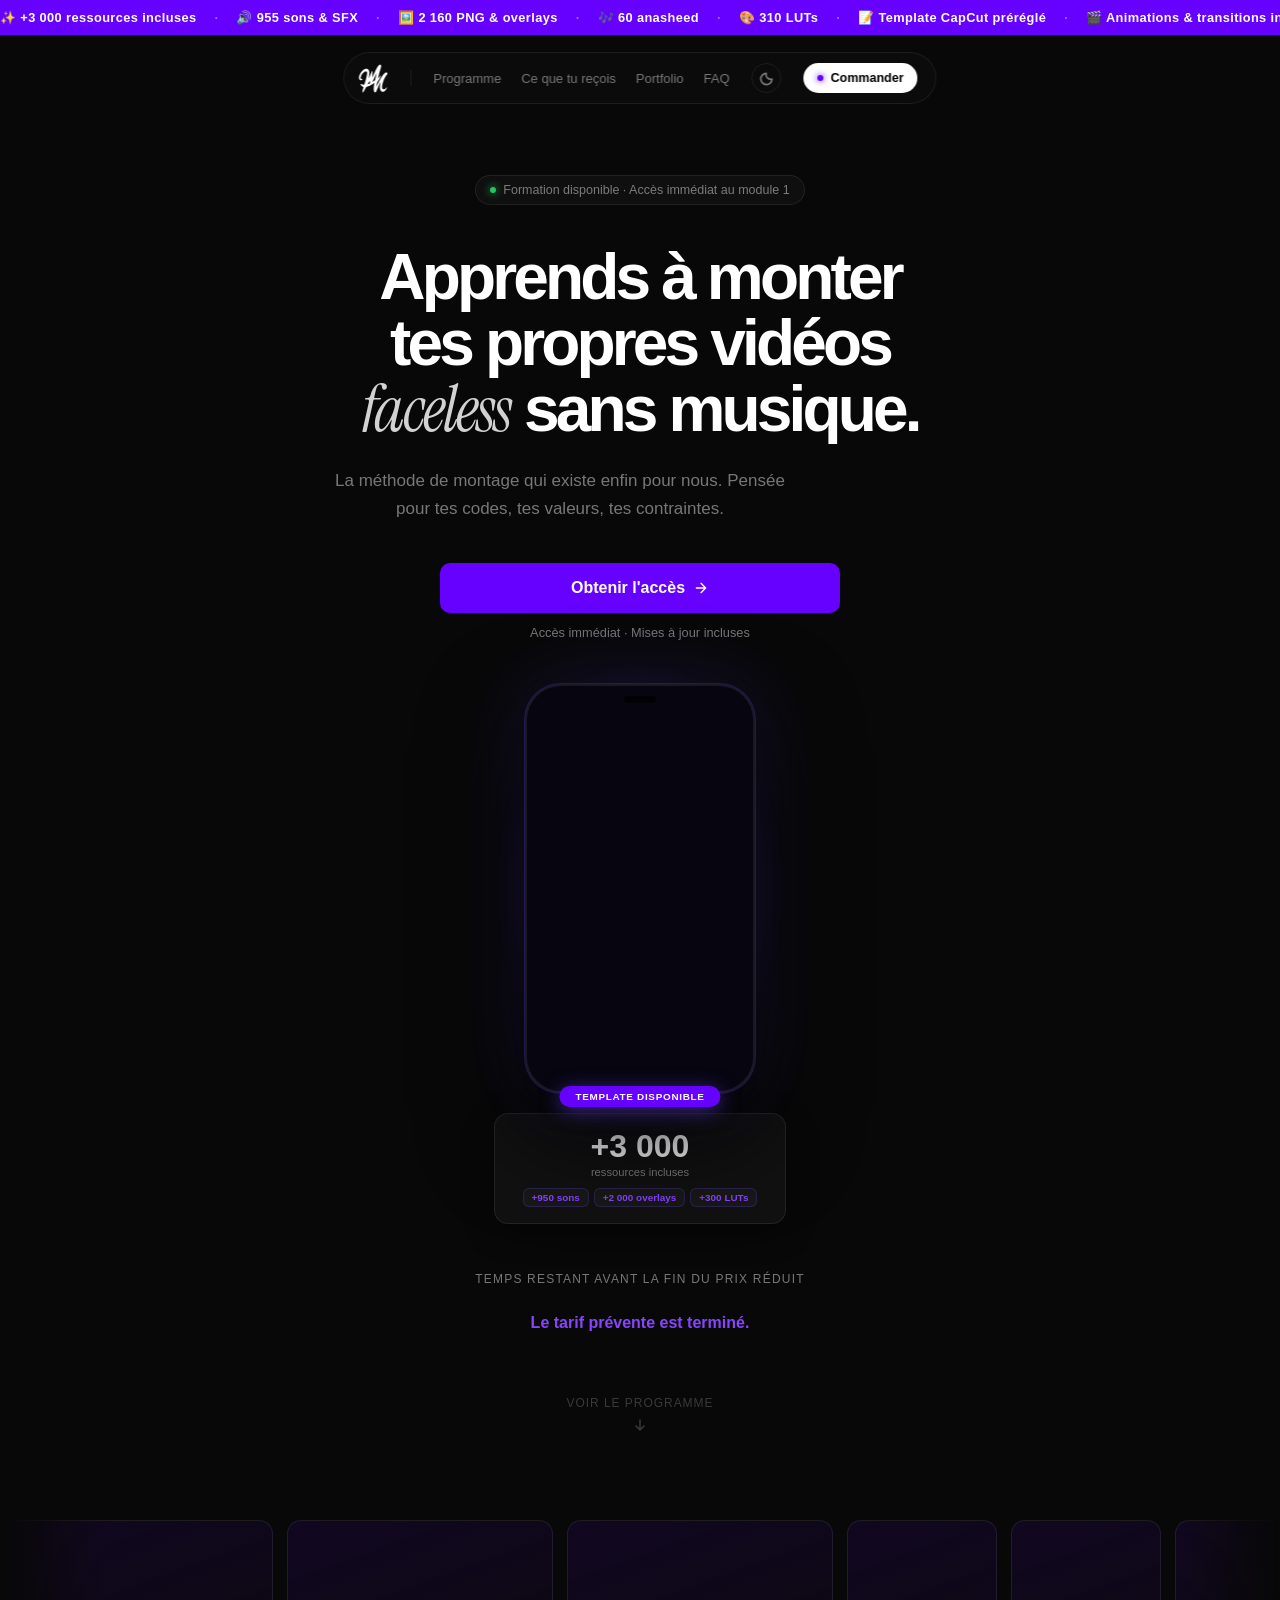
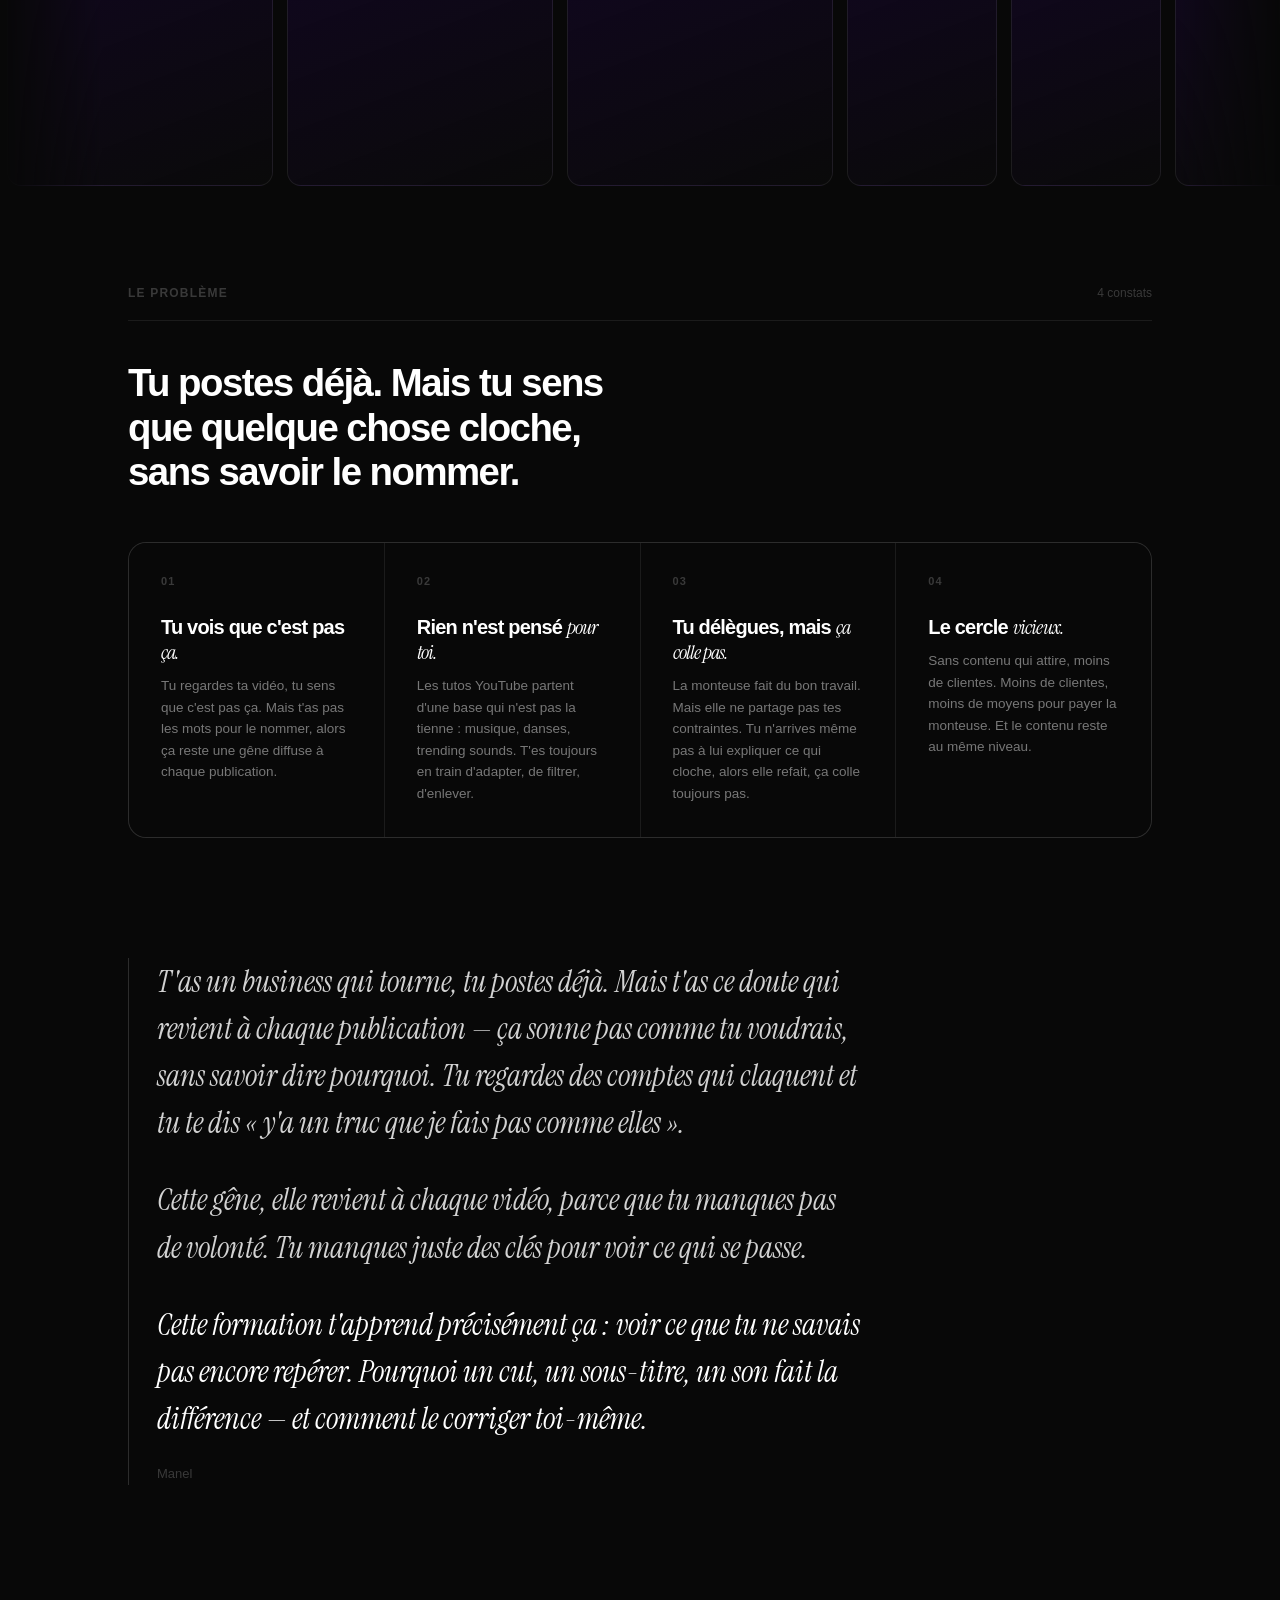
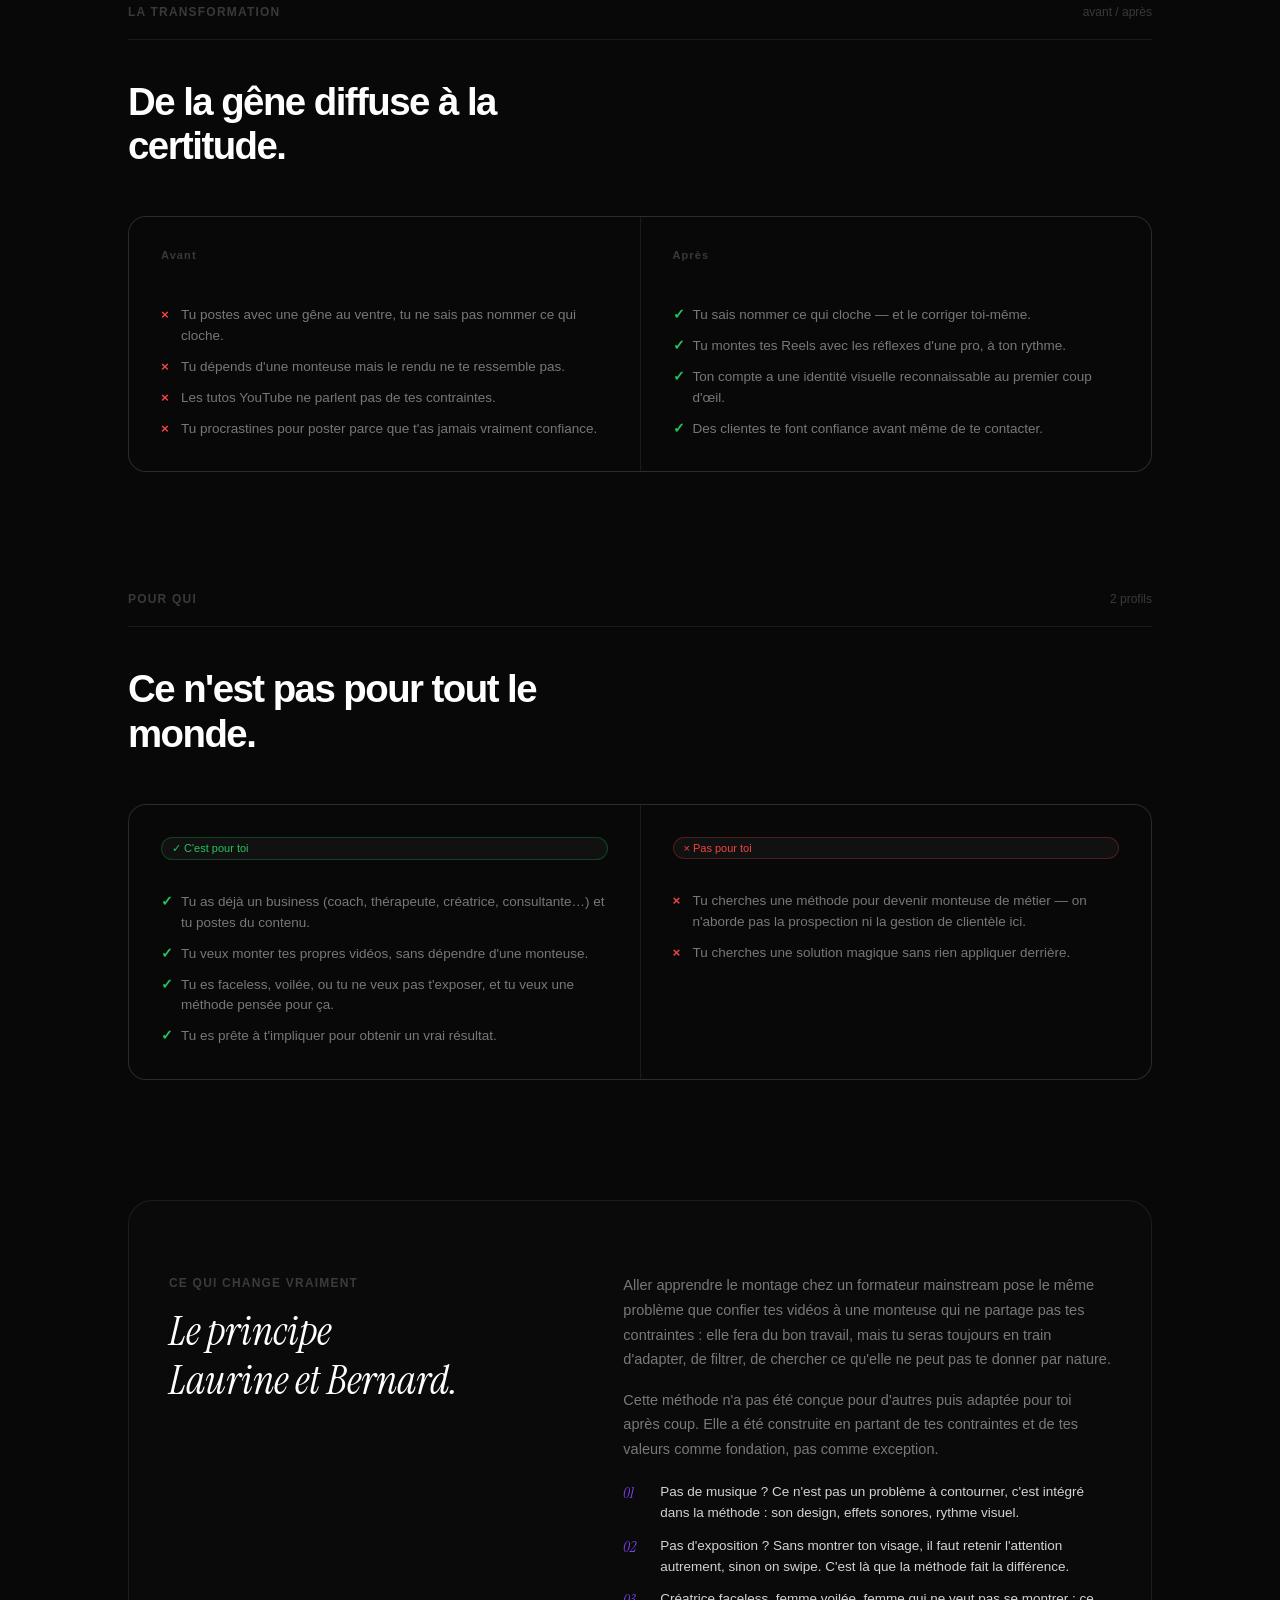
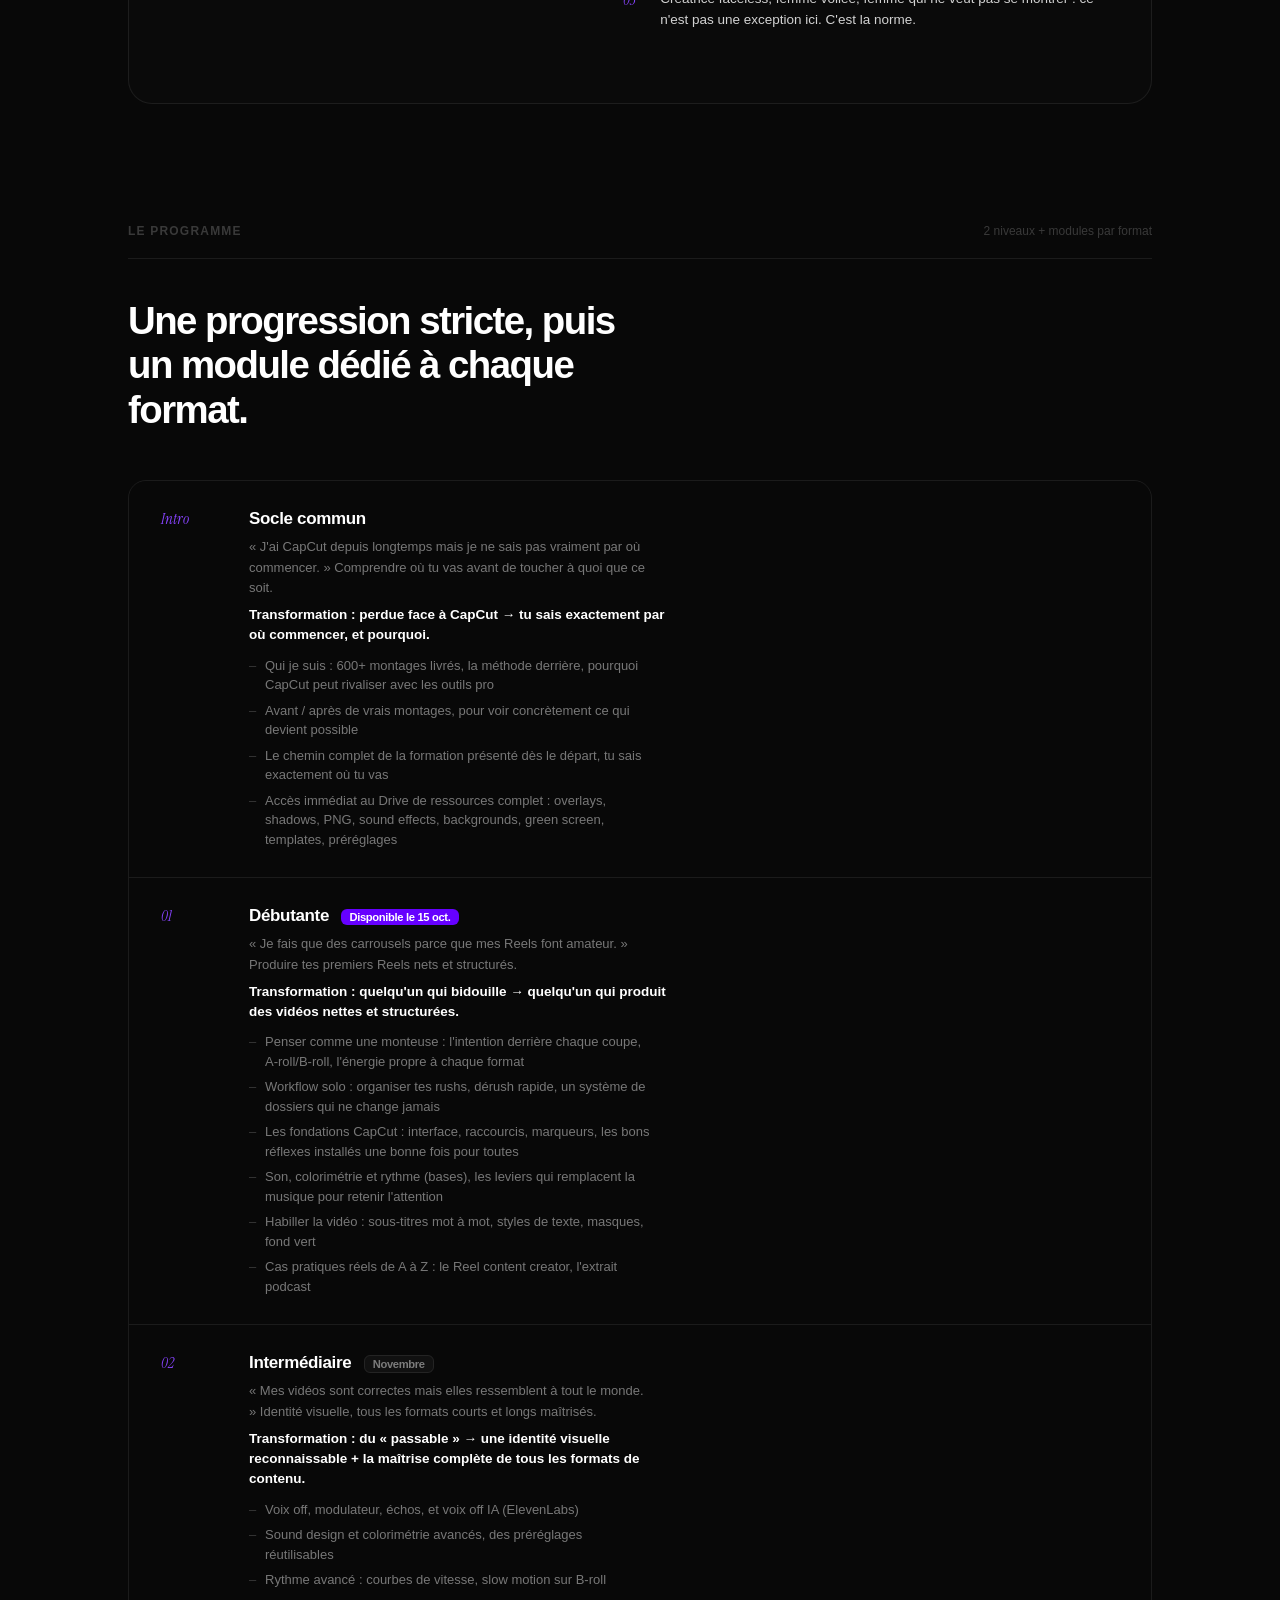
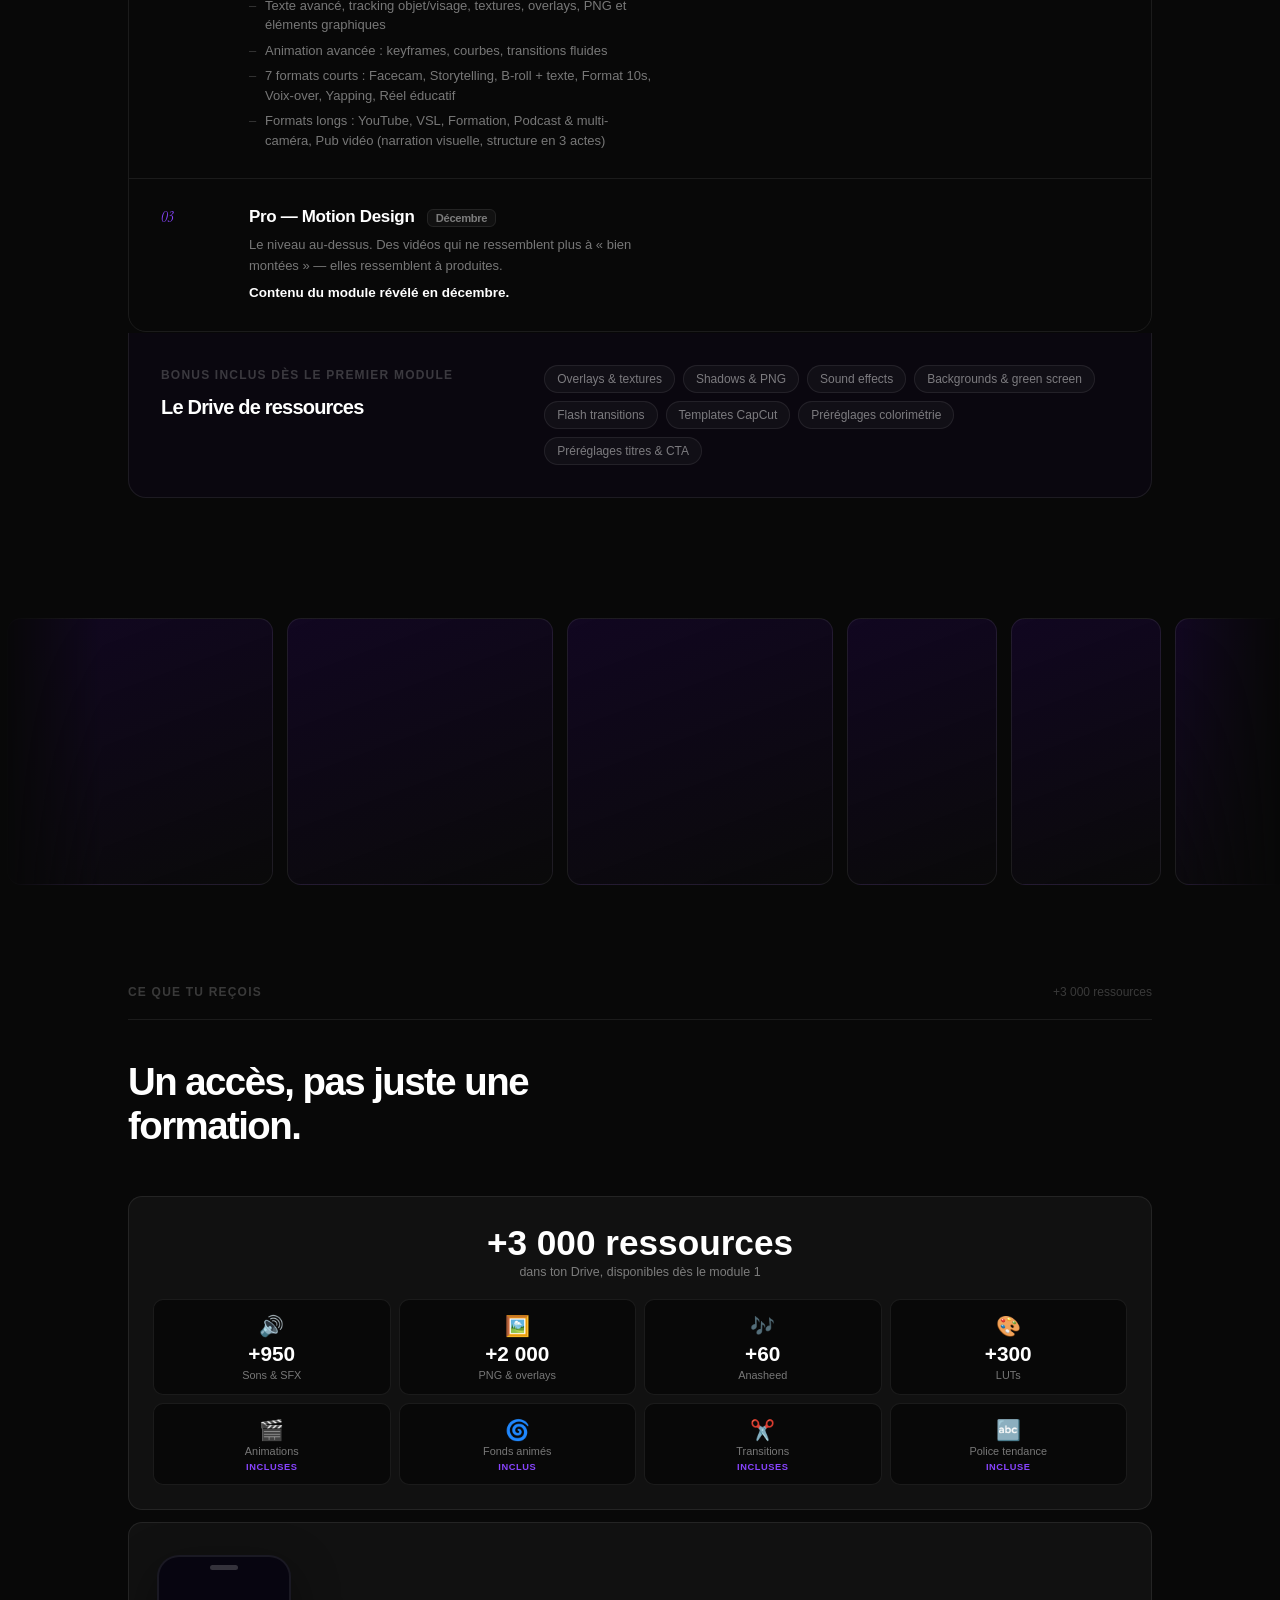
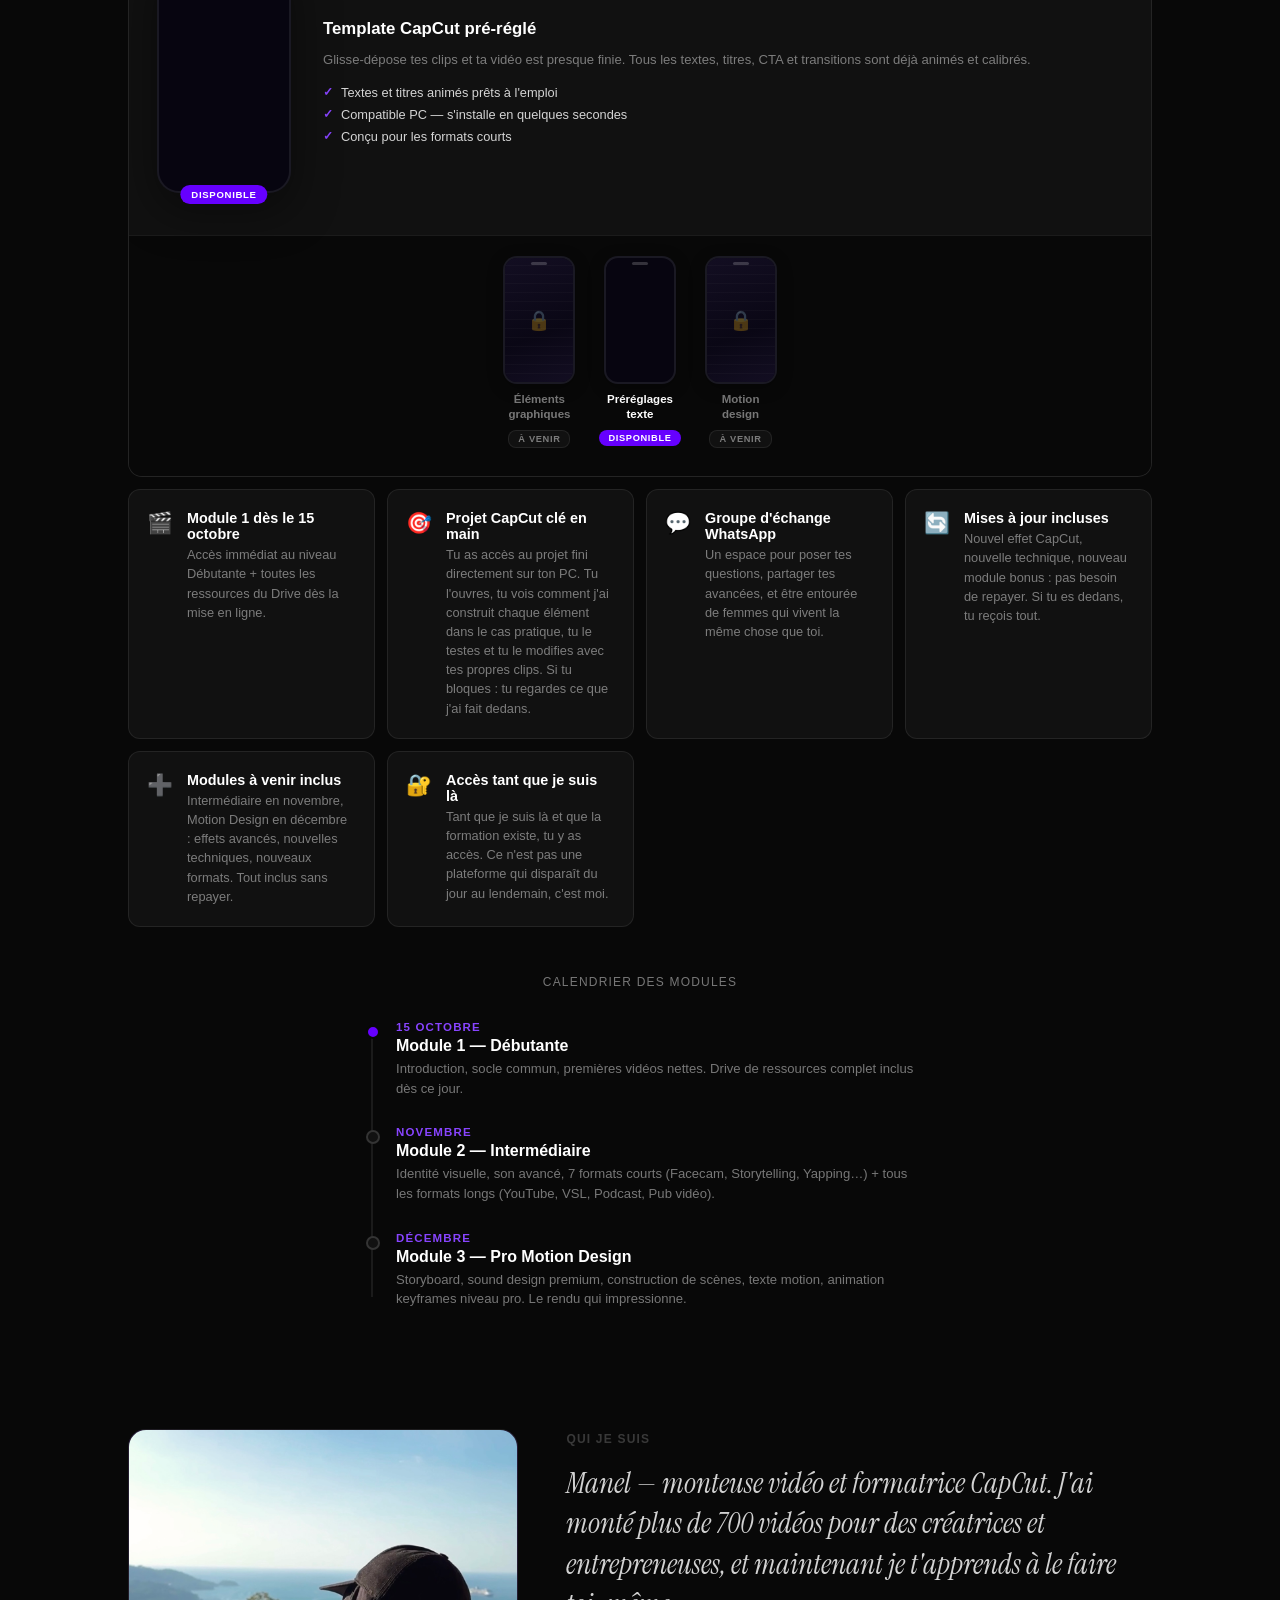
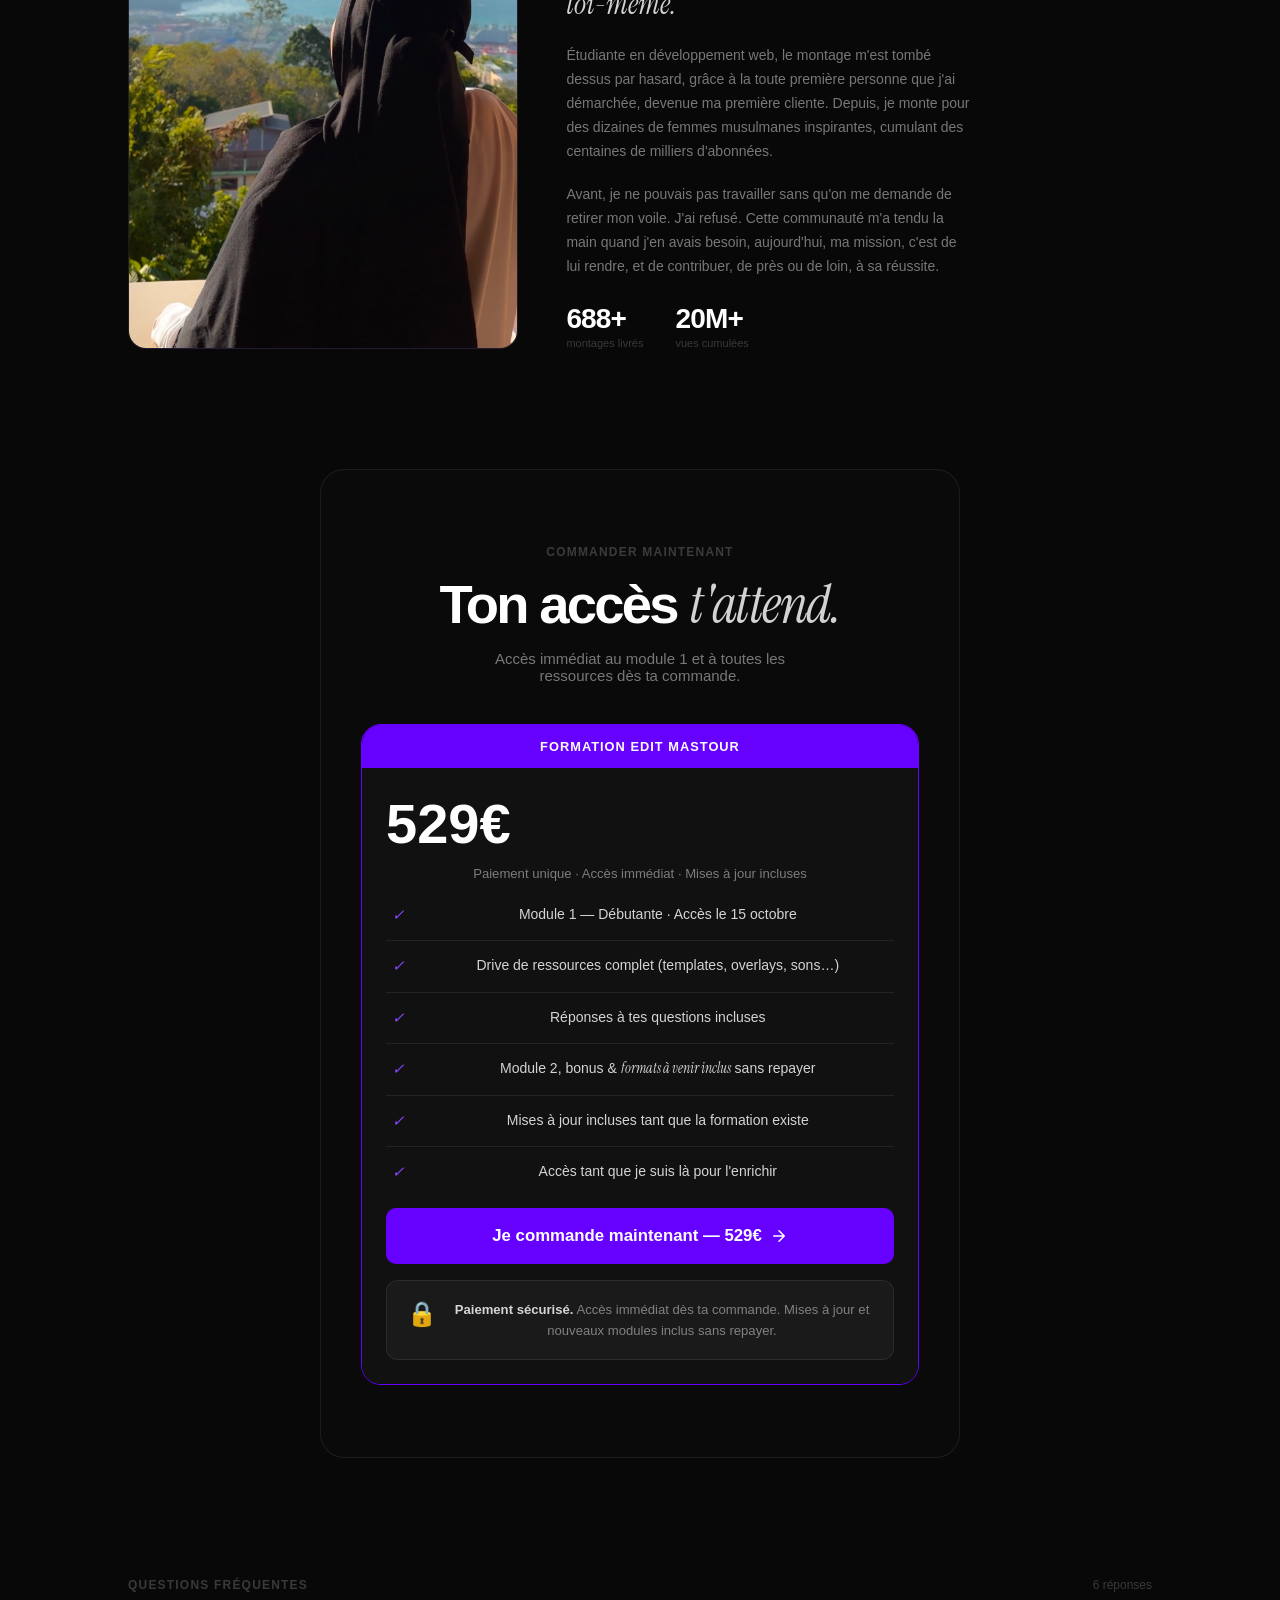
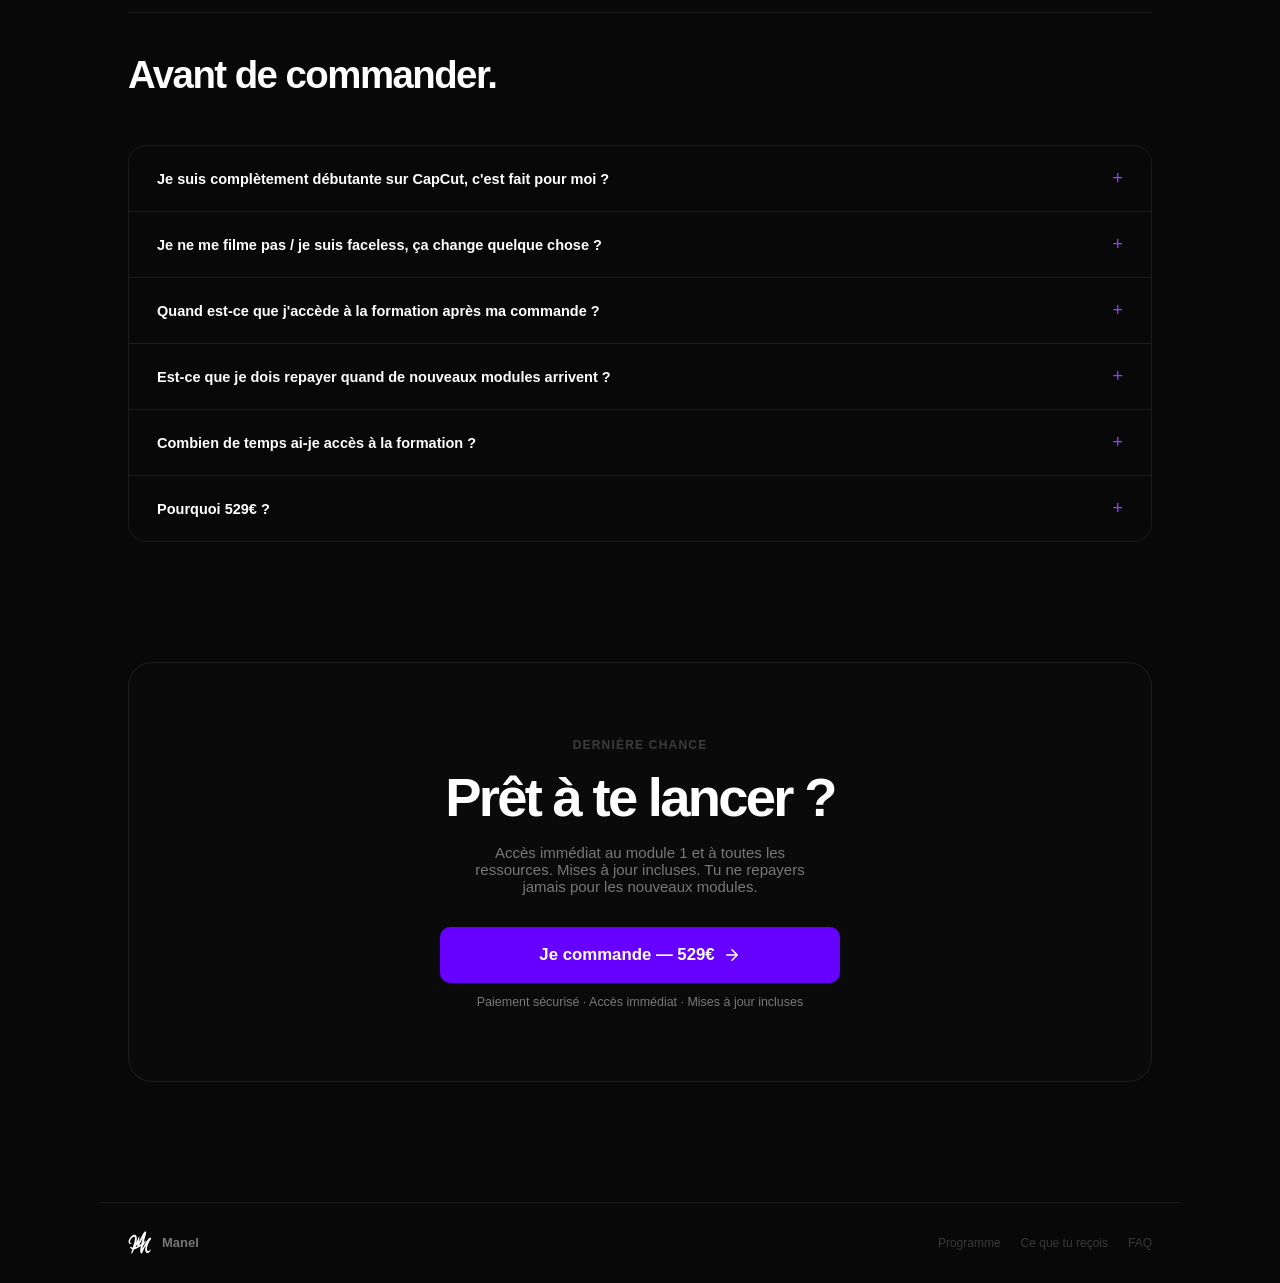
==== commit c7b8c340: "Hero: mise en page colonne centrée + taille h1 optimisée - Remplace la mise en page 2 colonnes par u" ====
--- a/landing-formation.html
+++ b/landing-formation.html
@@ -35,51 +35,49 @@
   to   { transform: translateX(-50%); }
 }
 
-/* ── Hero 2 colonnes ── */
-.hero-layout { display:flex; align-items:center; gap:72px; max-width:1000px; width:100%; }
-.hero-left-col { flex:1; text-align:left; }
-.hero-right-col { flex-shrink:0; display:flex; flex-direction:column; align-items:center; gap:18px; }
+/* ── Hero centré (toujours en colonne) ── */
+.hero-layout { display:flex; flex-direction:column; align-items:center; gap:44px; width:100%; }
+.hero-left-col { text-align:center; max-width:620px; width:100%; }
+.hero-left-col h1 { font-size:clamp(2rem, 5.9vw, 4rem); }
+.hero-right-col { display:flex; flex-direction:column; align-items:center; gap:20px; }
 .hero-phone-wrap { position:relative; }
 .hero-phone-glow {
-  position:absolute; inset:-24px;
-  background:radial-gradient(ellipse at center, rgba(99,67,229,.35) 0%, transparent 70%);
+  position:absolute; inset:-36px;
+  background:radial-gradient(ellipse at center, rgba(99,67,229,.42) 0%, transparent 68%);
   border-radius:50%; pointer-events:none; z-index:0;
 }
 .hero-big-phone {
-  width:200px; height:356px; border-radius:32px; overflow:hidden;
-  border:2px solid rgba(255,255,255,.1); background:#070510; position:relative; z-index:1;
-  box-shadow:0 0 0 1px rgba(99,67,229,.2), 0 32px 80px rgba(0,0,0,.7), 0 0 60px rgba(99,67,229,.18);
+  width:230px; height:409px; border-radius:36px; overflow:hidden;
+  border:2px solid rgba(255,255,255,.08); background:#070510; position:relative; z-index:1;
+  box-shadow:0 0 0 1px rgba(99,67,229,.28), 0 40px 100px rgba(0,0,0,.85), 0 0 80px rgba(99,67,229,.22);
 }
 .hero-big-phone video { width:100%; height:100%; object-fit:cover; display:block; }
 .hero-phone-notch {
   position:absolute; top:10px; left:50%; transform:translateX(-50%);
-  width:30px; height:6px; border-radius:4px;
-  background:rgba(0,0,0,.6); z-index:2; pointer-events:none;
+  width:32px; height:7px; border-radius:4px;
+  background:rgba(0,0,0,.65); z-index:2; pointer-events:none;
 }
 .hero-phone-badge {
   position:absolute; bottom:-14px; left:50%; transform:translateX(-50%);
   background:var(--violet); color:#fff;
   font-size:.62rem; font-weight:800; letter-spacing:.07em; text-transform:uppercase;
-  padding:5px 14px; border-radius:20px; white-space:nowrap; z-index:2;
-  box-shadow:0 4px 16px rgba(99,67,229,.5);
+  padding:5px 16px; border-radius:20px; white-space:nowrap; z-index:2;
+  box-shadow:0 4px 20px rgba(99,67,229,.55);
 }
 .hero-res-block {
   background:var(--surface); border:1px solid var(--border);
-  border-radius:14px; padding:16px 20px; text-align:center; width:200px;
+  border-radius:14px; padding:16px 28px; text-align:center;
   box-shadow:0 8px 32px rgba(0,0,0,.3);
 }
-.hero-res-num { display:block; font-size:1.9rem; font-weight:900; color:var(--text); line-height:1; }
-.hero-res-sub { display:block; font-size:.7rem; color:var(--muted); margin-top:4px; letter-spacing:.02em; }
+.hero-res-num { display:block; font-size:2rem; font-weight:900; color:var(--text); line-height:1; }
+.hero-res-sub { display:block; font-size:.7rem; color:var(--muted); margin-top:4px; }
 .hero-res-pills { display:flex; flex-wrap:wrap; gap:5px; justify-content:center; margin-top:10px; }
 .hero-res-pill {
   font-size:.62rem; color:var(--violet-l); background:var(--tint-a);
   border:1px solid rgba(99,67,229,.25); border-radius:6px; padding:3px 8px; font-weight:600;
 }
-@media (max-width:720px) {
-  .hero-layout { flex-direction:column; gap:40px; }
-  .hero-left-col { text-align:center; }
-  .hero-big-phone { width:160px; height:284px; }
-  .hero-res-block { width:auto; min-width:180px; }
+@media (max-width:480px) {
+  .hero-big-phone { width:170px; height:302px; border-radius:28px; }
 }
 
 /* ── Countdown ── */
@@ -521,7 +519,7 @@
     <div class="hero-left-col">
       <h1>Apprends à monter<br>tes propres vidéos <em>faceless</em> sans musique.</h1>
       <p class="hero-sub">La méthode de montage qui existe enfin pour nous. Pensée pour tes codes, tes valeurs, tes contraintes.</p>
-      <div style="margin-top:32px; display:flex; flex-direction:column; align-items:flex-start; gap:12px; max-width:400px;">
+      <div style="margin-top:32px; display:flex; flex-direction:column; align-items:center; gap:12px; max-width:400px; margin-inline:auto;">
         <a href="#commander" class="btn-violet">
           Obtenir l'accès
           <svg viewBox="0 0 24 24"><path d="M5 12h14M12 5l7 7-7 7"/></svg>
@@ -534,7 +532,7 @@
         <div class="hero-phone-glow"></div>
         <div class="hero-big-phone">
           <div class="hero-phone-notch"></div>
-          <video src="https://res.cloudinary.com/q8uwpexc/video/upload/q_auto,f_auto/clip24.mp4" autoplay loop muted playsinline></video>
+          <video src="https://res.cloudinary.com/q8uwpexc/video/upload/q_auto,f_auto/clip24.mp4" poster="https://res.cloudinary.com/q8uwpexc/video/upload/so_0,q_auto,f_jpg/clip24.jpg" autoplay loop muted playsinline></video>
         </div>
         <div class="hero-phone-badge">Template disponible</div>
       </div>
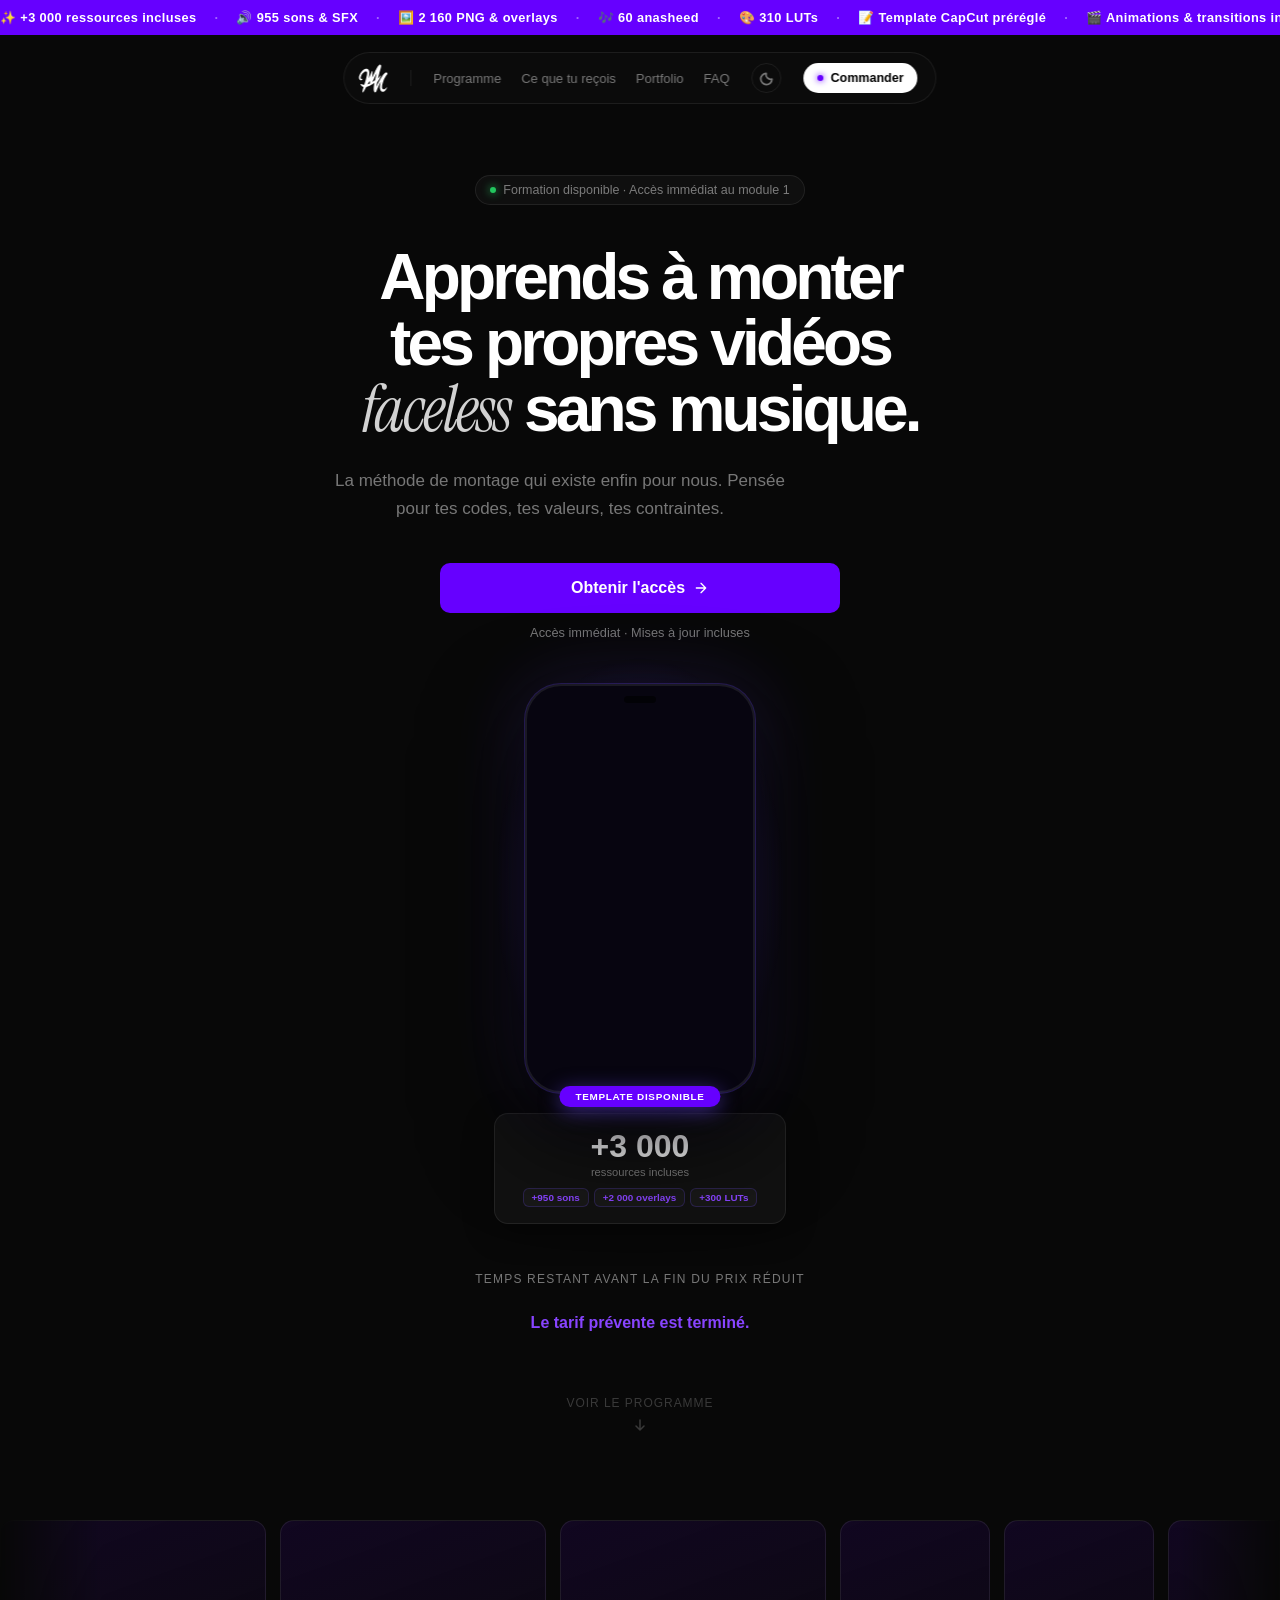
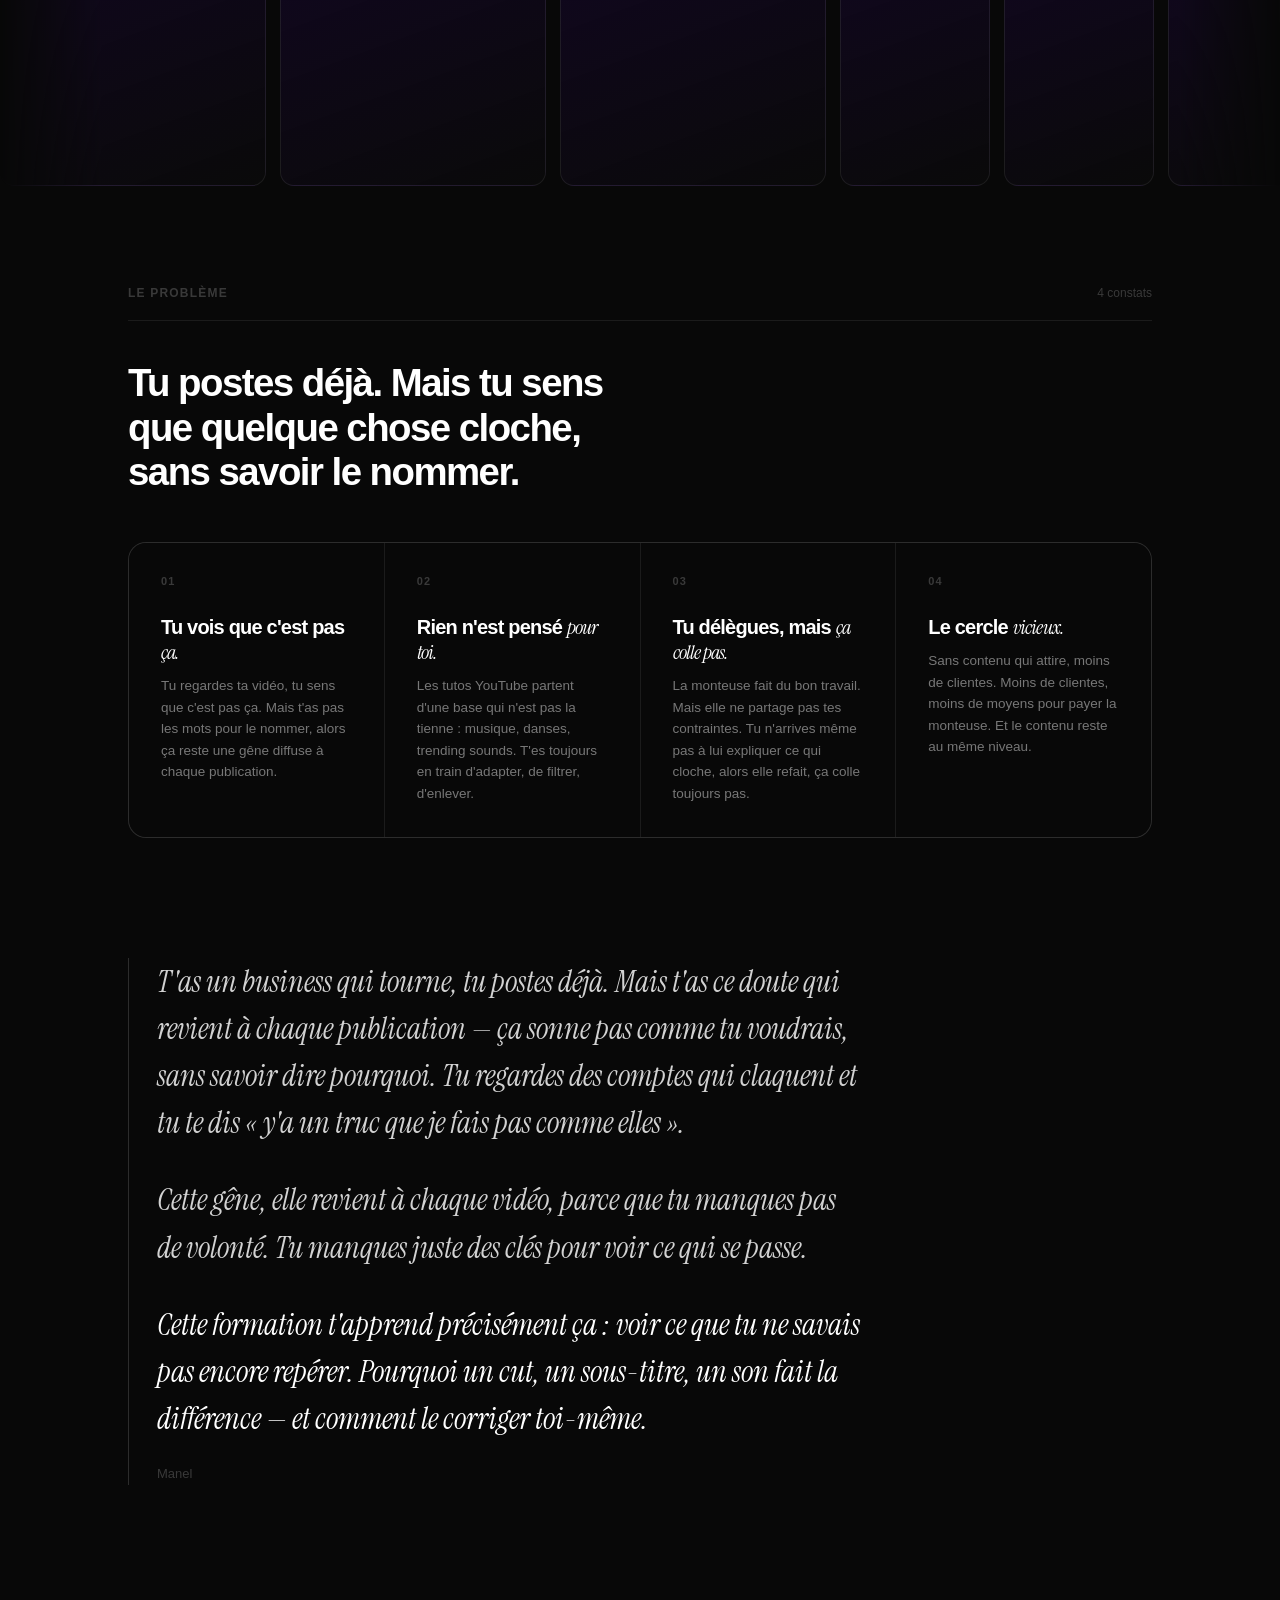
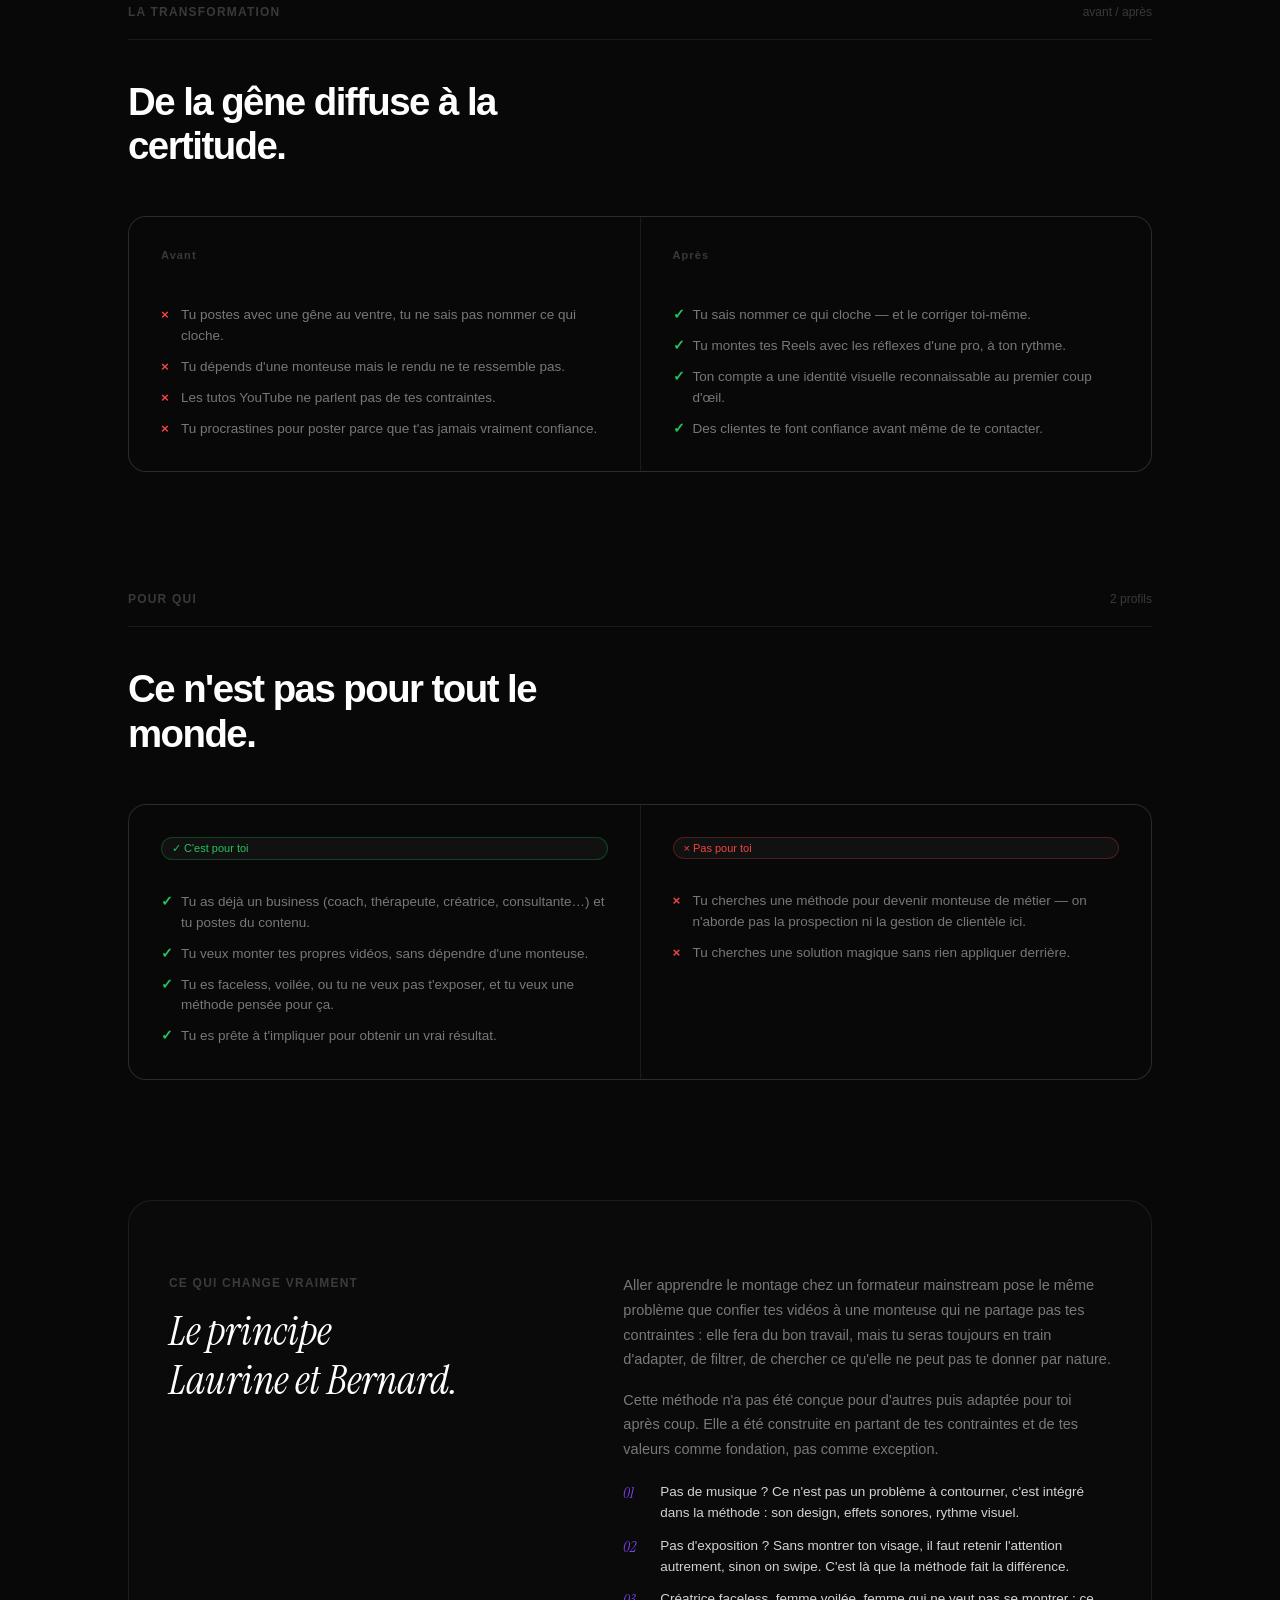
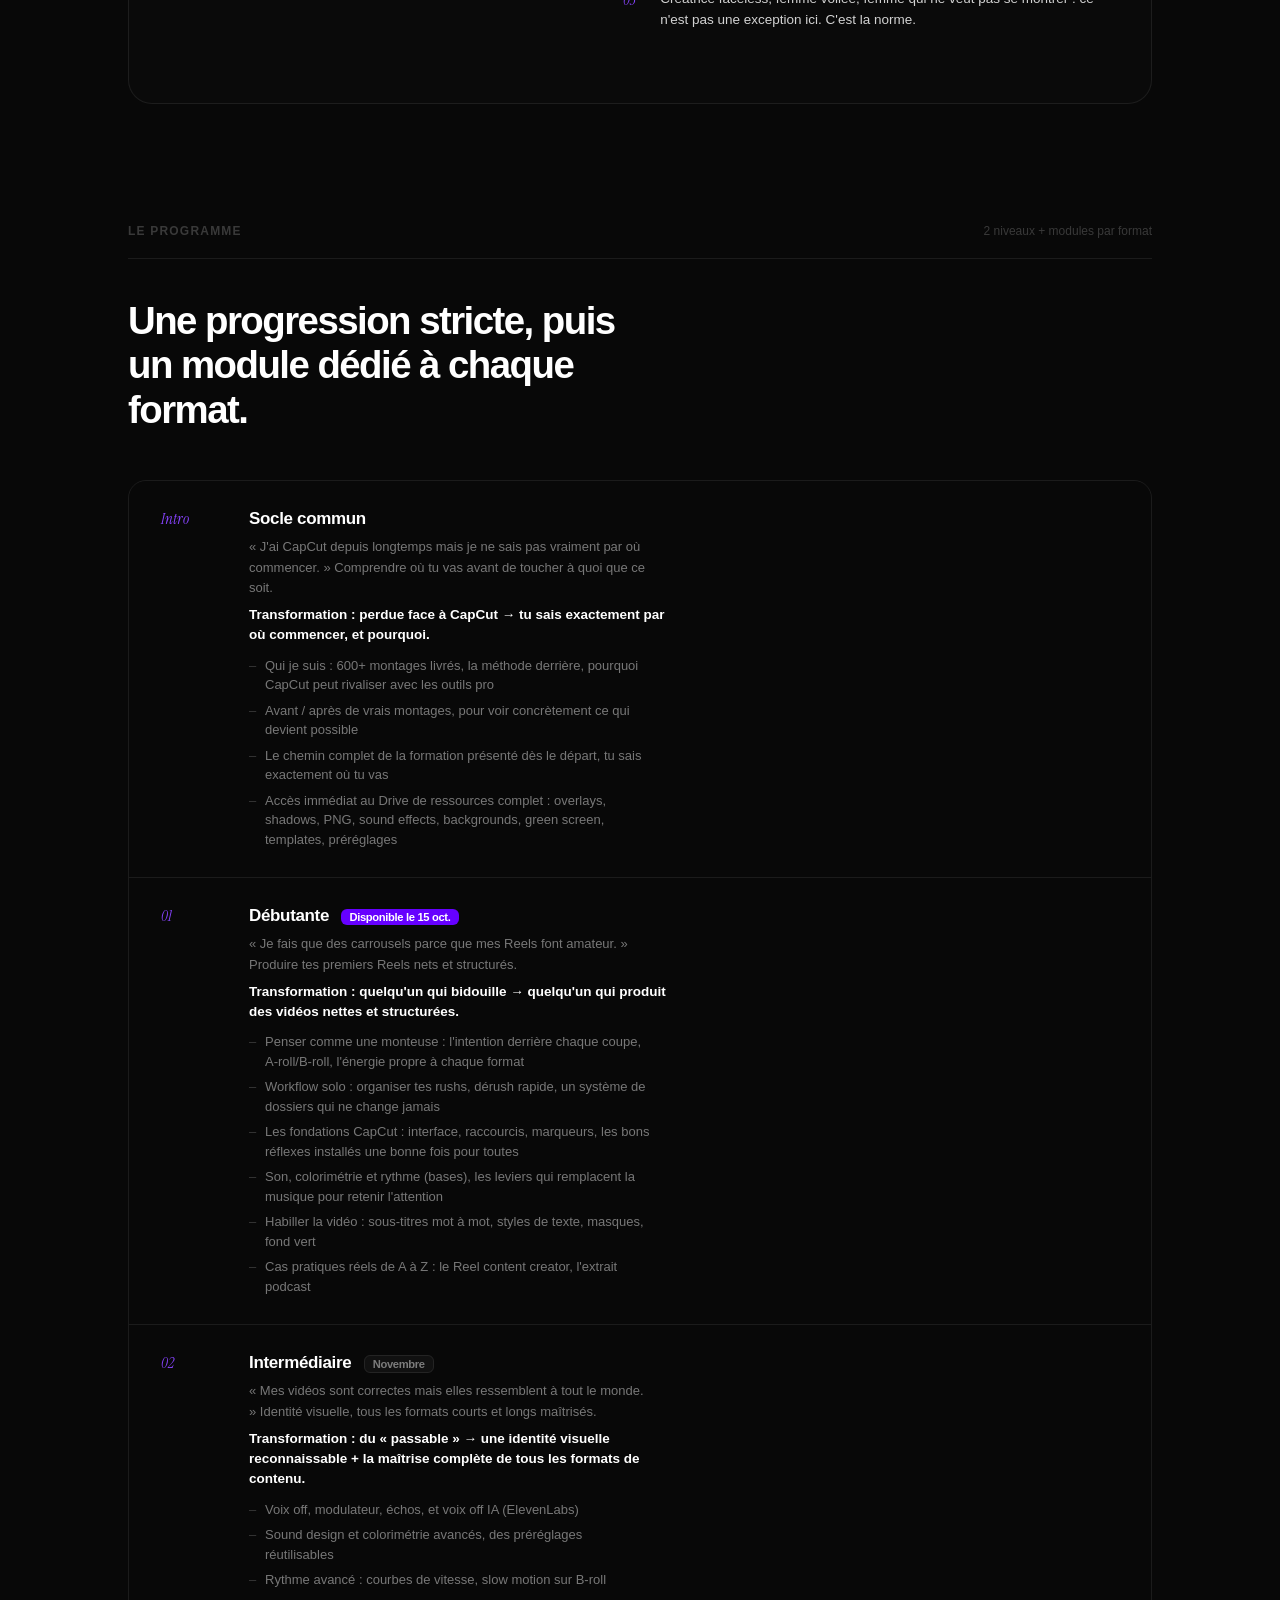
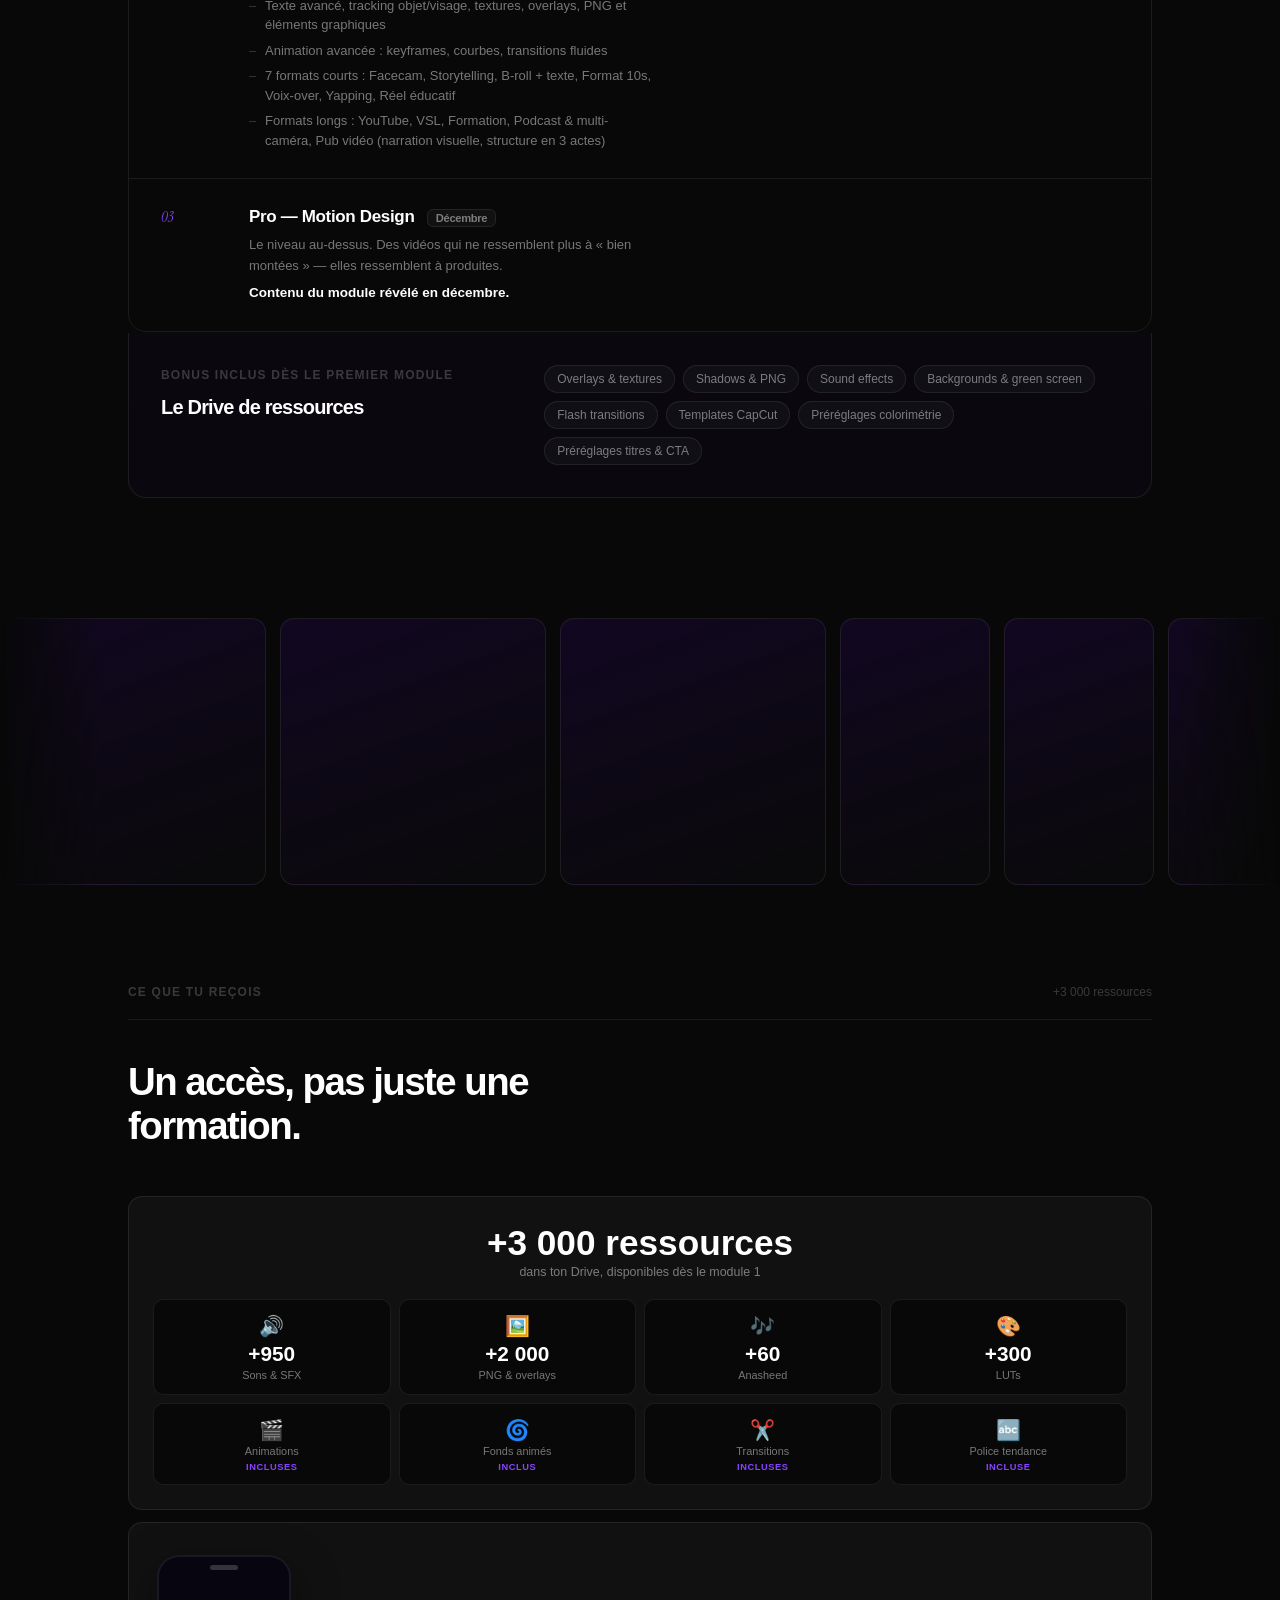
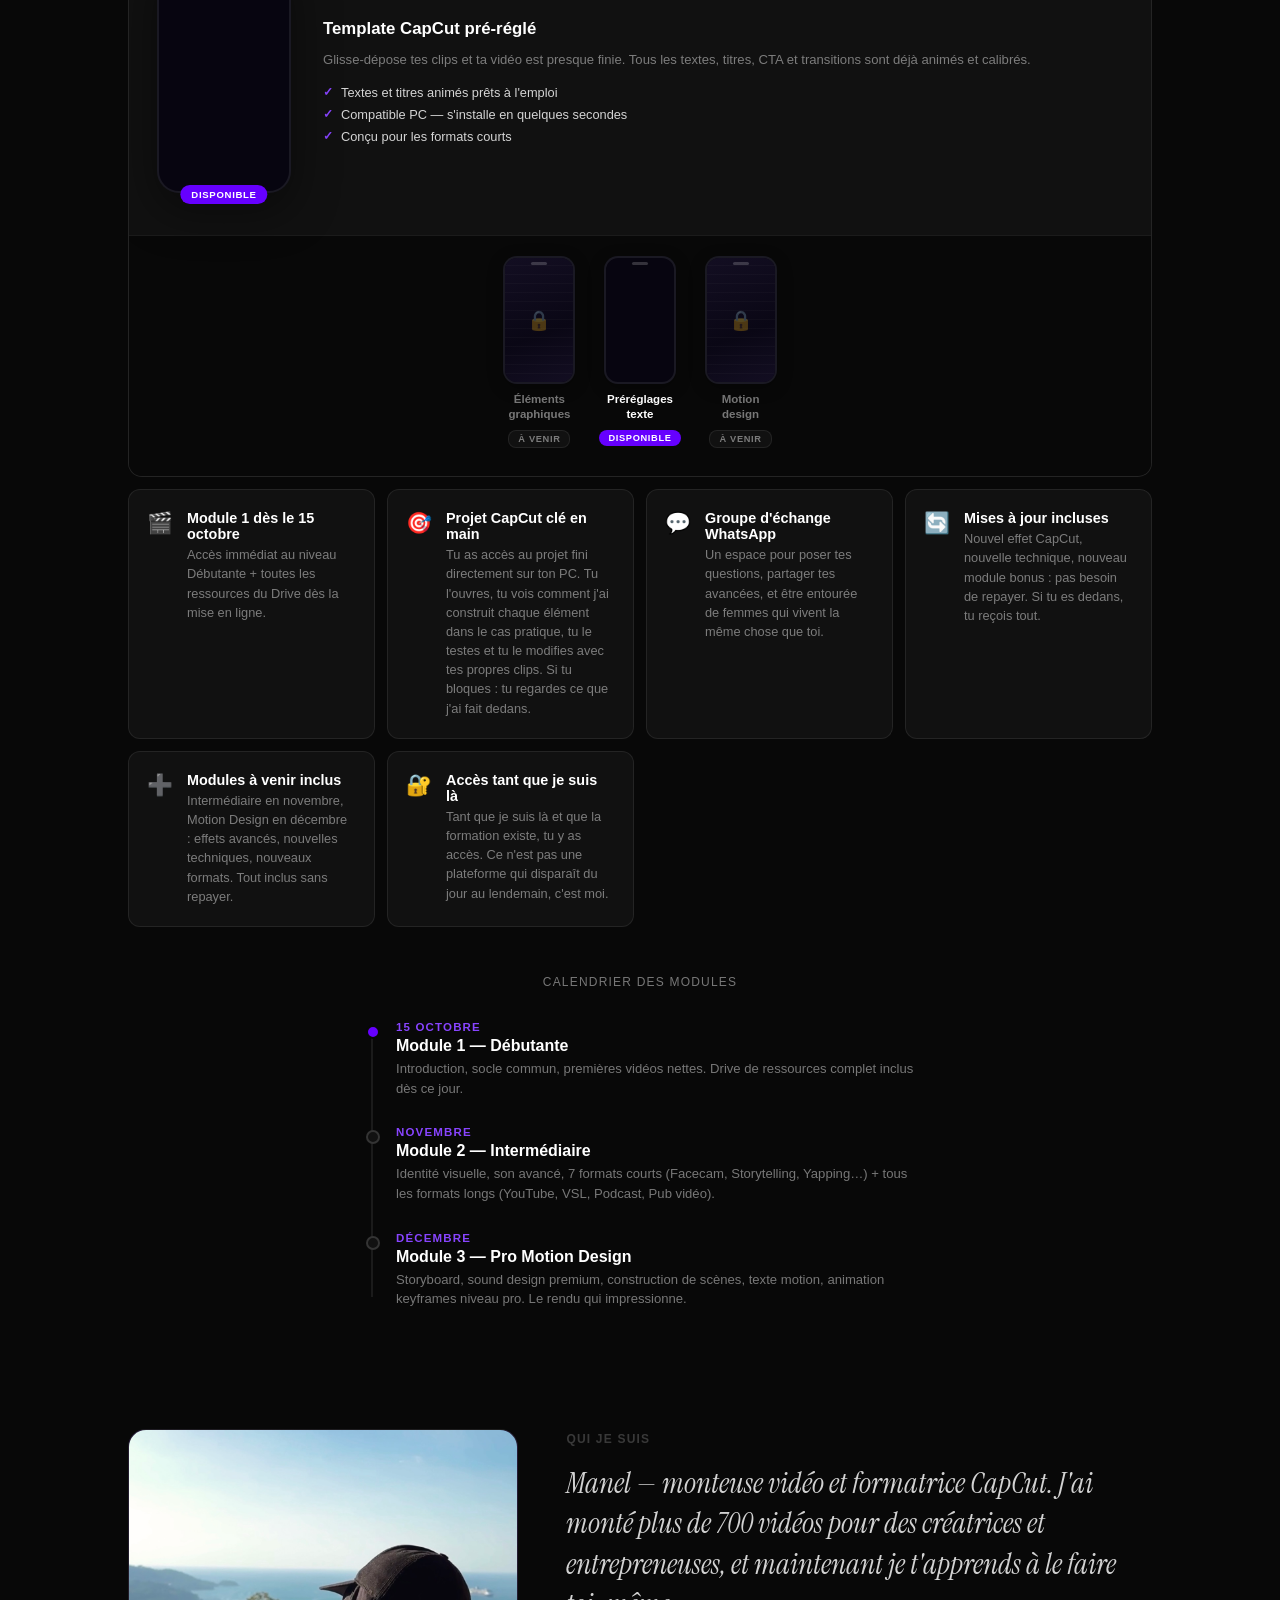
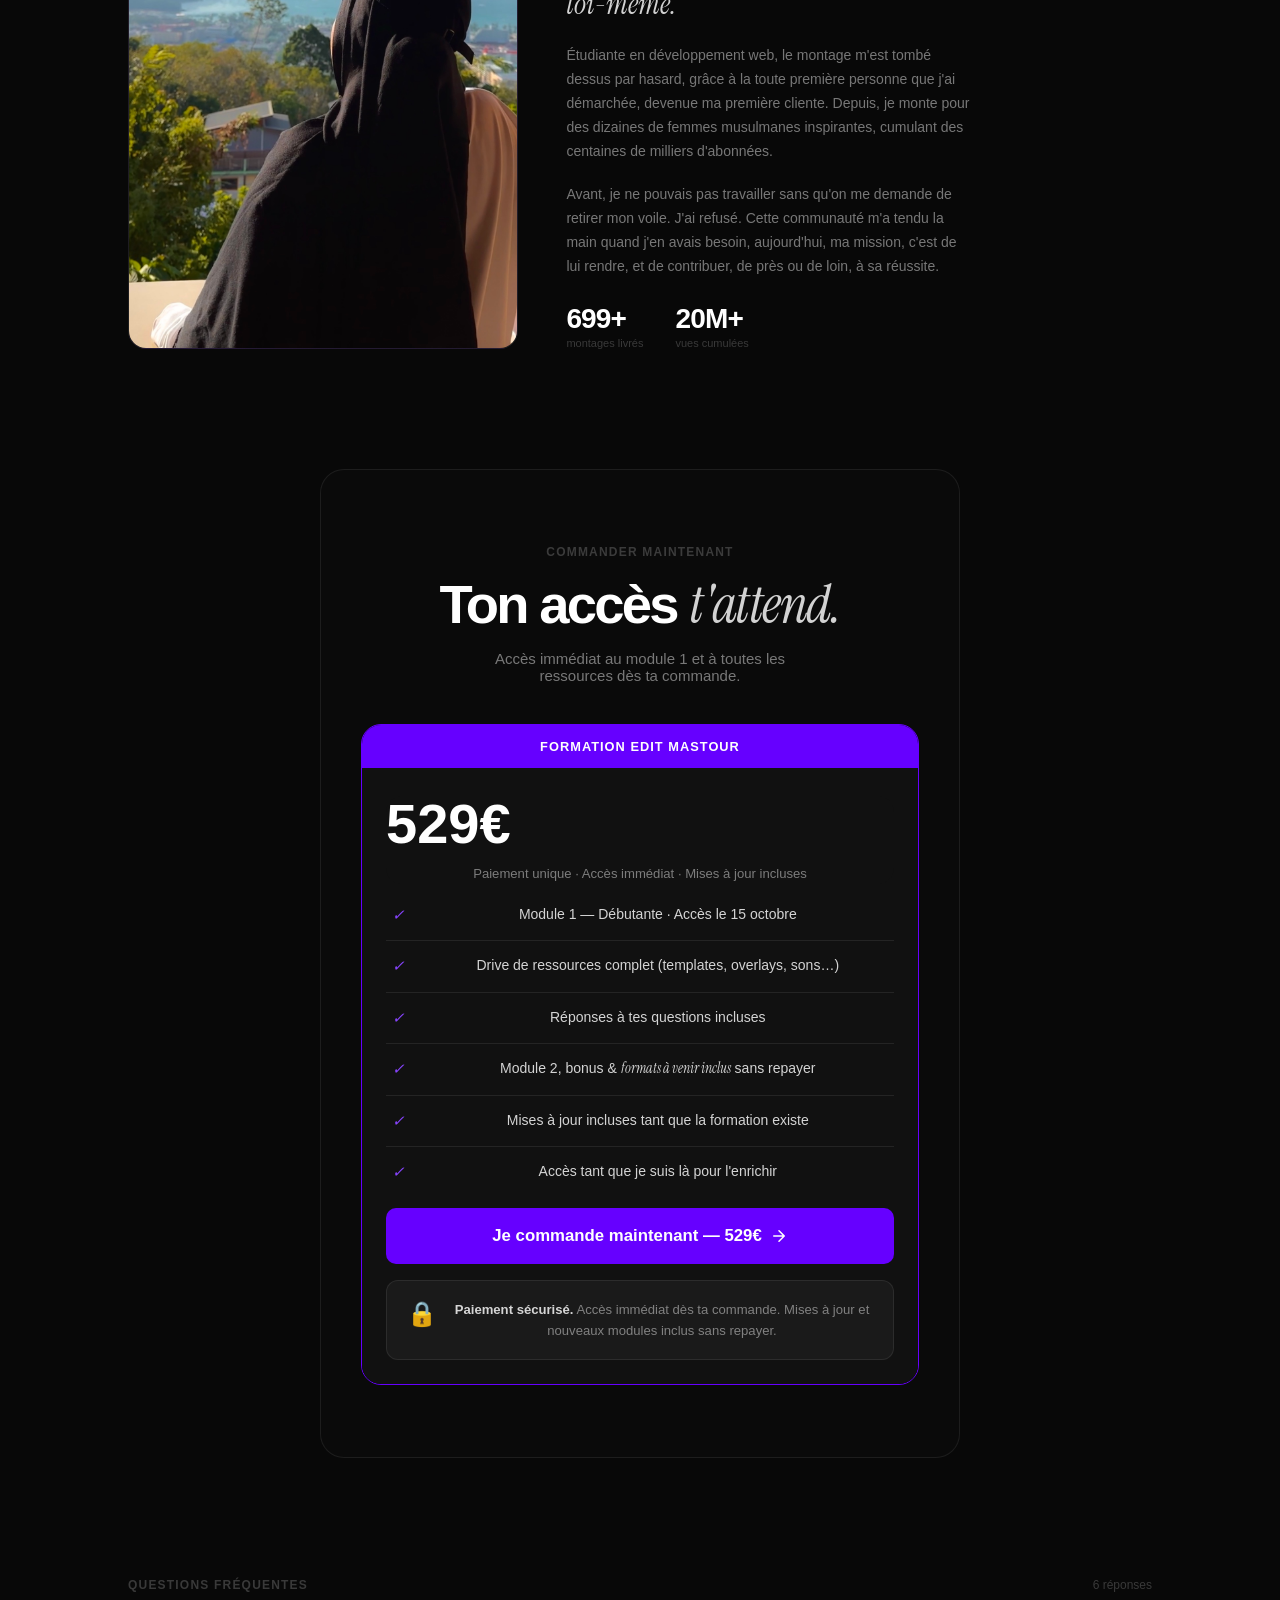
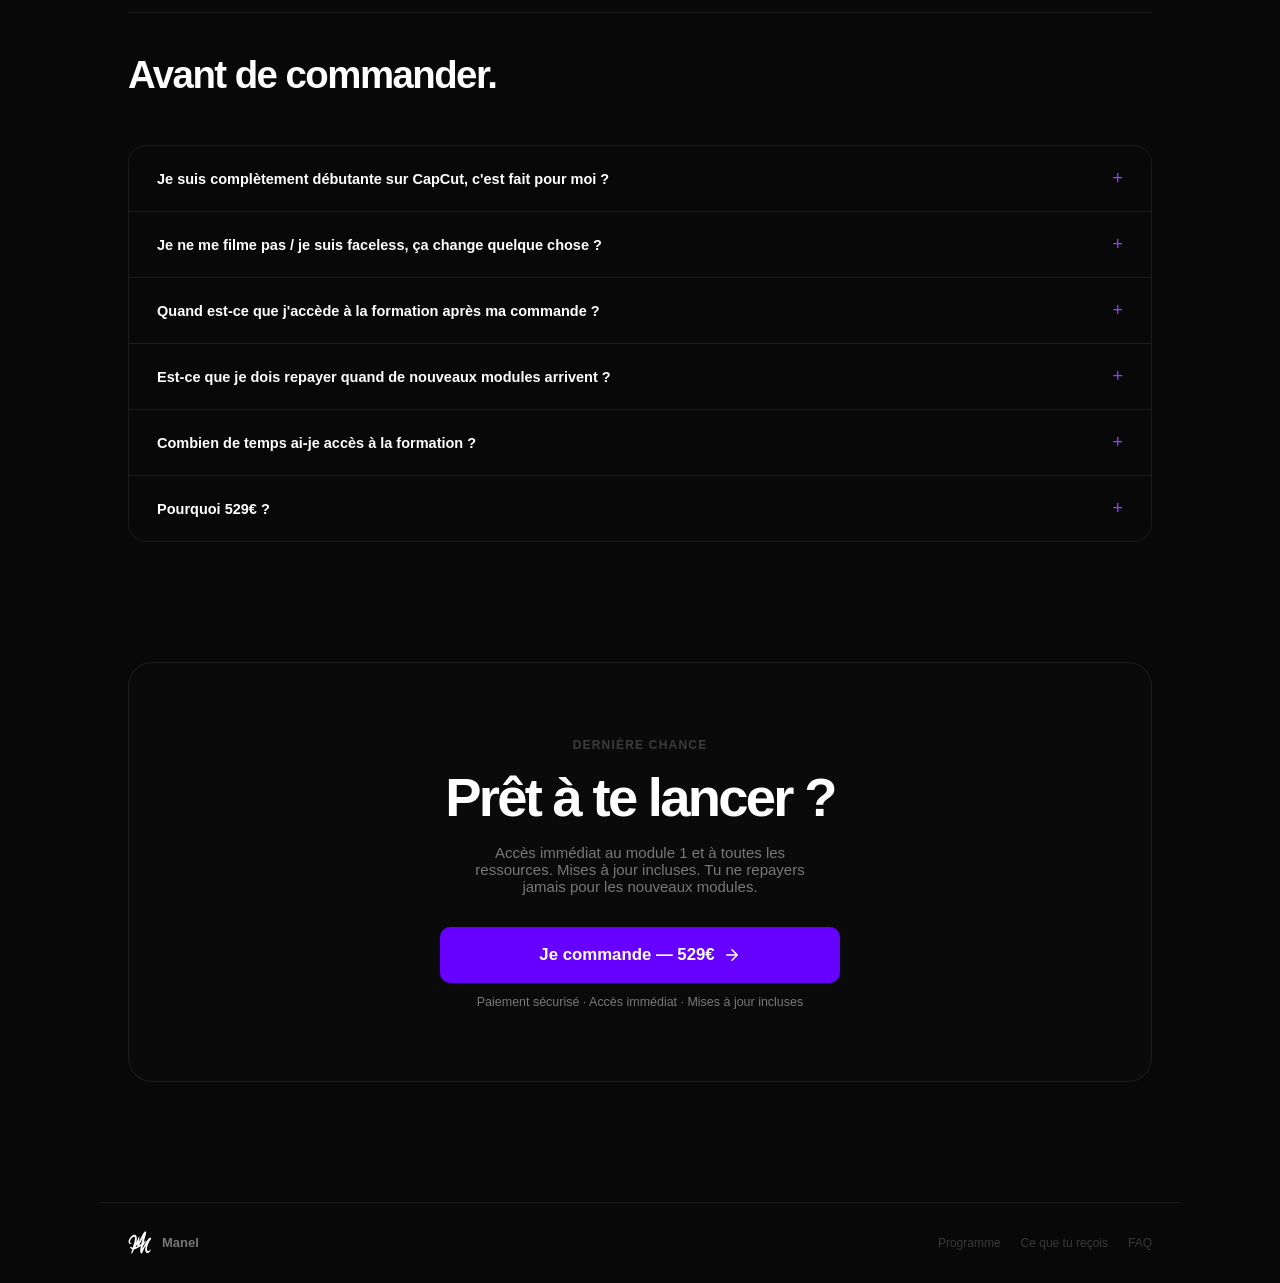
==== commit 032094a7: "Hero h1: supprimer le br + text-wrap balance pour des coupures équilibrées Sans le br explicite et a" ====
--- a/landing-formation.html
+++ b/landing-formation.html
@@ -38,7 +38,7 @@
 /* ── Hero centré (toujours en colonne) ── */
 .hero-layout { display:flex; flex-direction:column; align-items:center; gap:44px; width:100%; }
 .hero-left-col { text-align:center; max-width:620px; width:100%; }
-.hero-left-col h1 { font-size:clamp(2rem, 5.9vw, 4rem); }
+.hero-left-col h1 { font-size:clamp(2rem, 5.9vw, 4rem); text-wrap:balance; }
 .hero-right-col { display:flex; flex-direction:column; align-items:center; gap:20px; }
 .hero-phone-wrap { position:relative; }
 .hero-phone-glow {
@@ -517,7 +517,7 @@
 
   <div class="hero-layout">
     <div class="hero-left-col">
-      <h1>Apprends à monter<br>tes propres vidéos <em>faceless</em> sans musique.</h1>
+      <h1>Apprends à monter tes propres vidéos <em>faceless</em> sans musique.</h1>
       <p class="hero-sub">La méthode de montage qui existe enfin pour nous. Pensée pour tes codes, tes valeurs, tes contraintes.</p>
       <div style="margin-top:32px; display:flex; flex-direction:column; align-items:center; gap:12px; max-width:400px; margin-inline:auto;">
         <a href="#commander" class="btn-violet">
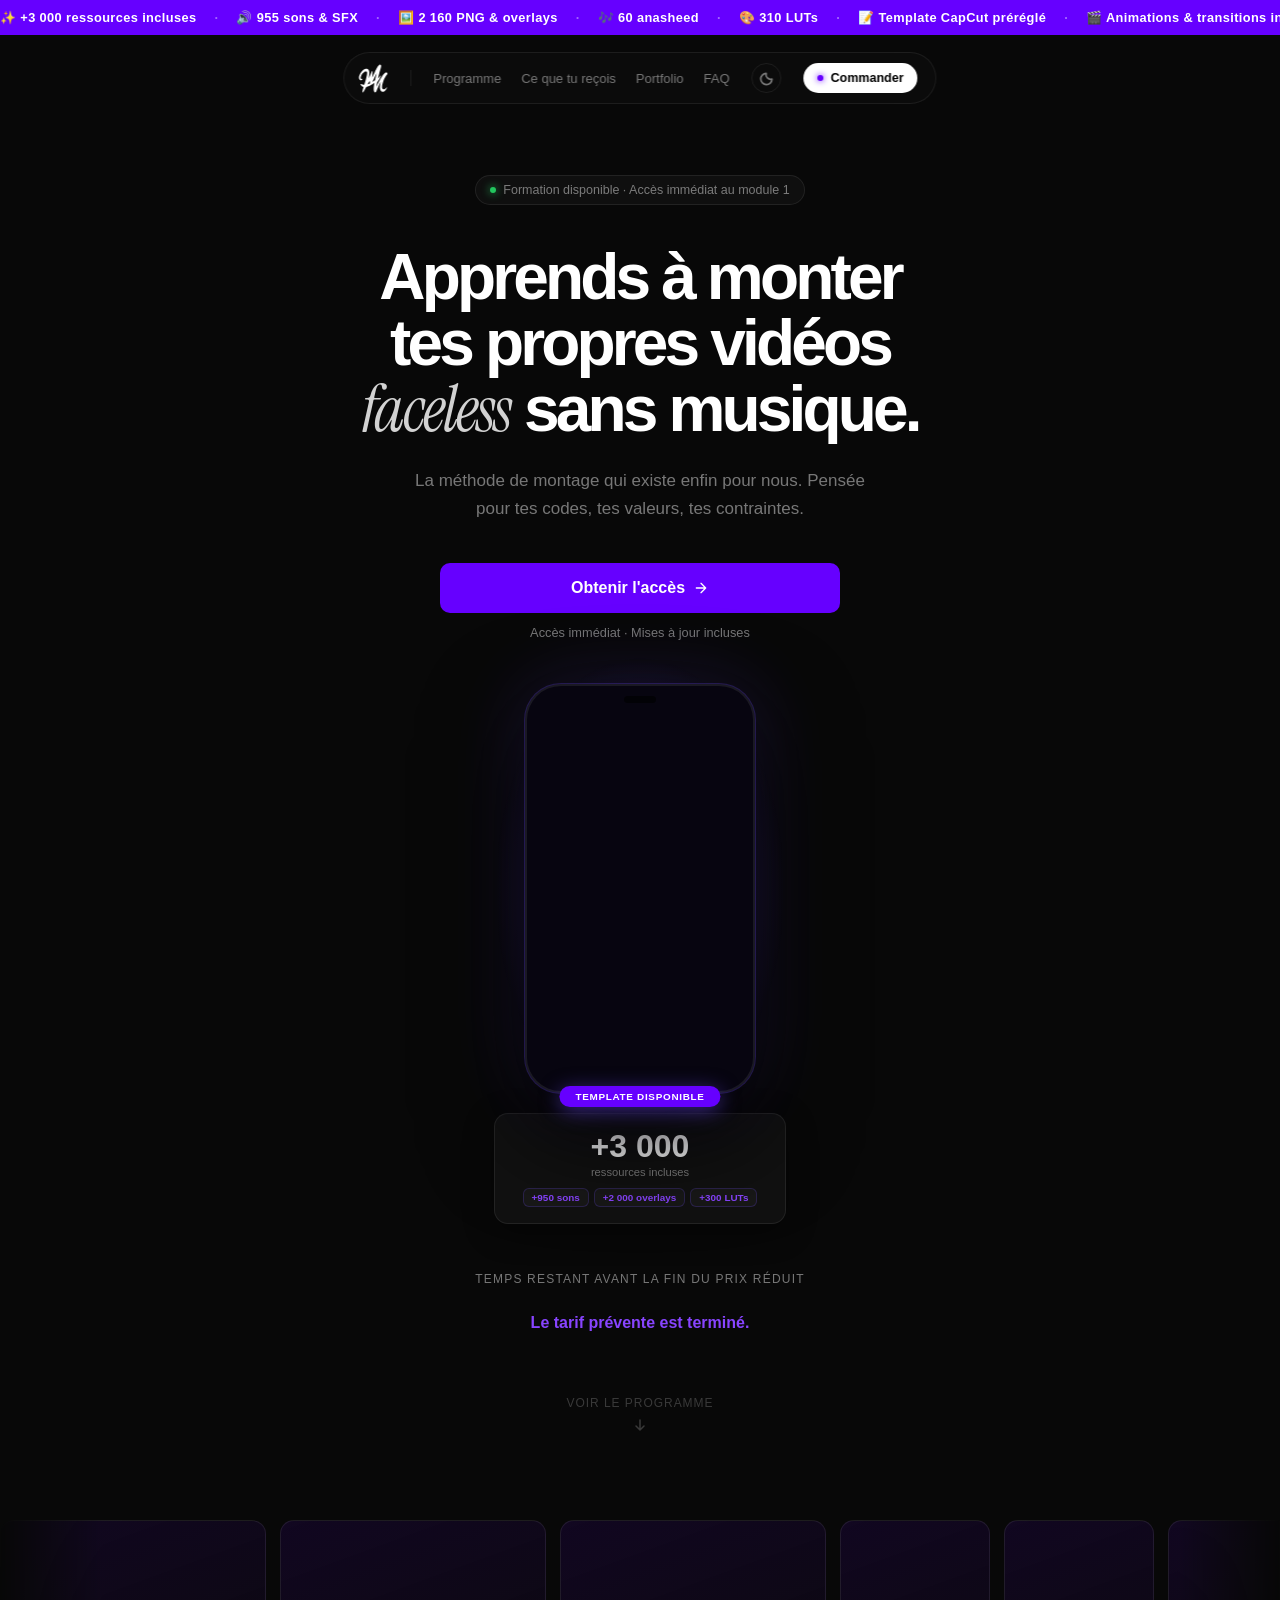
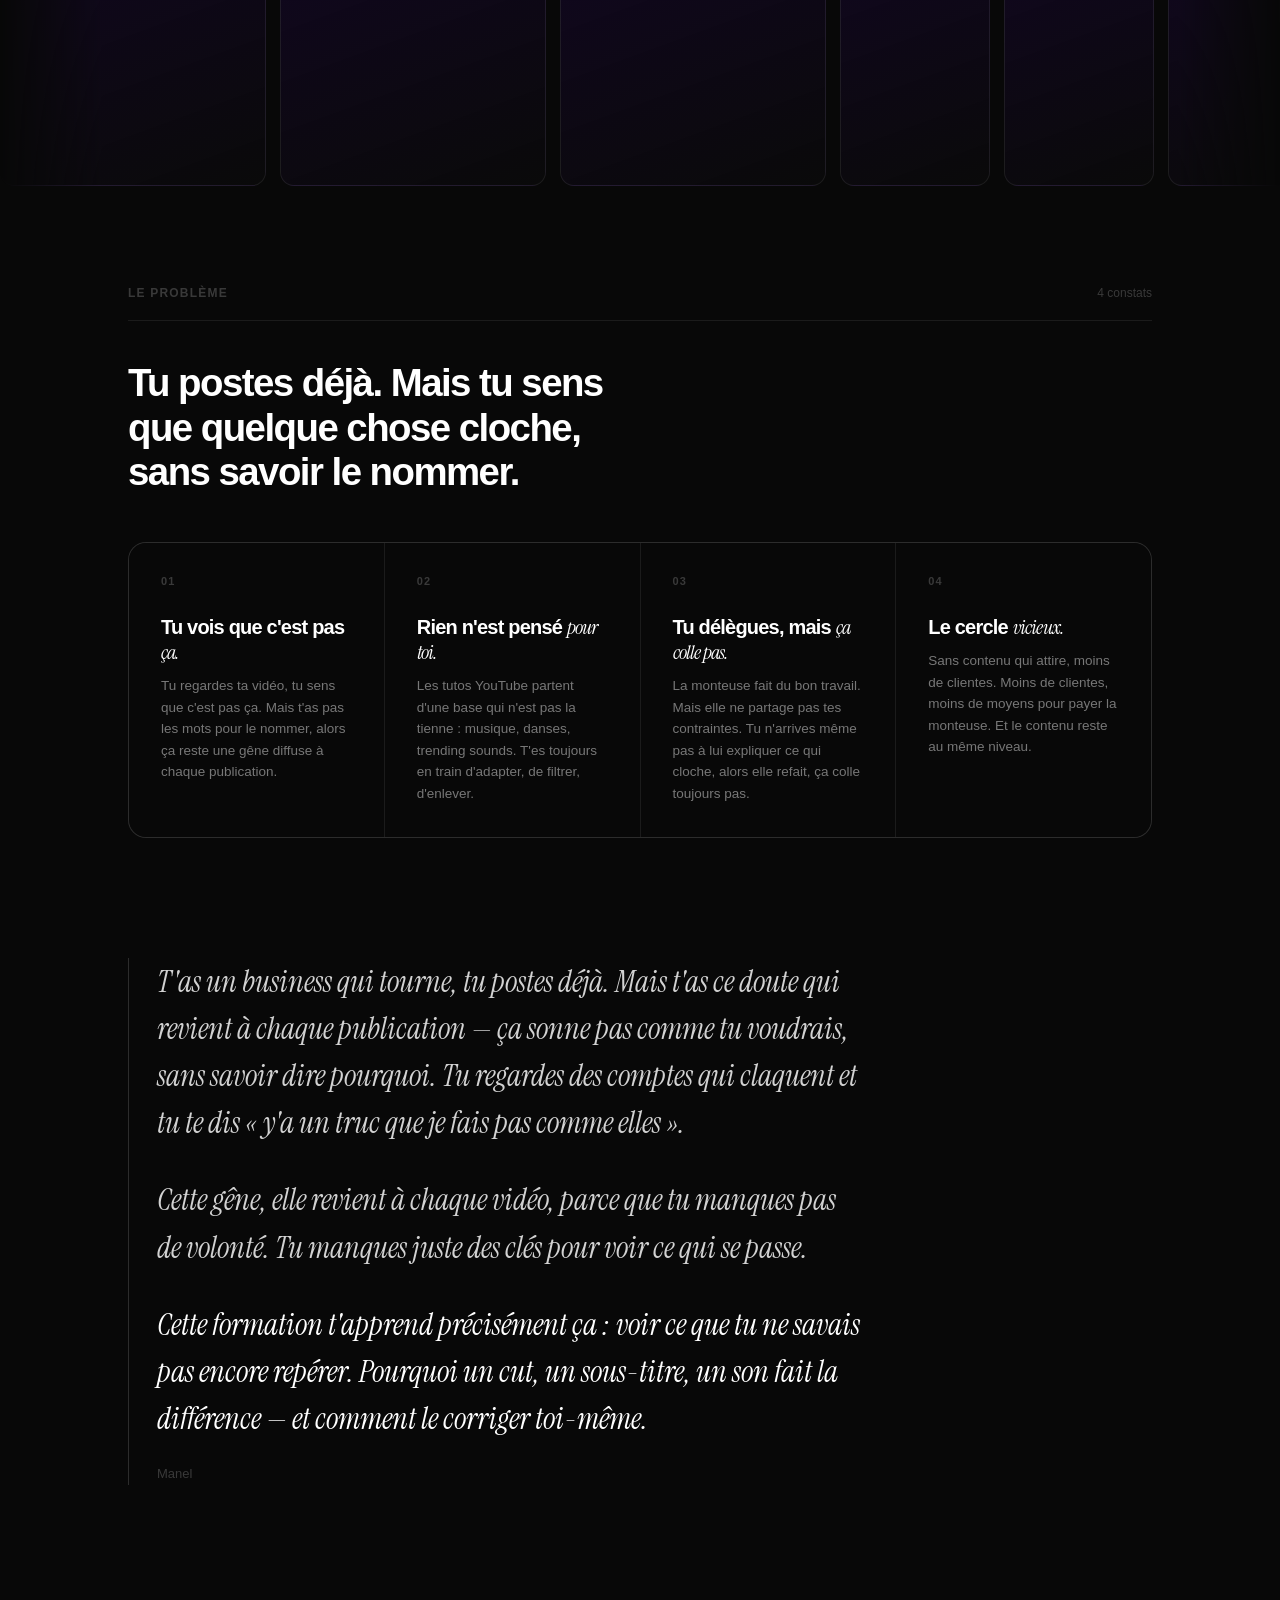
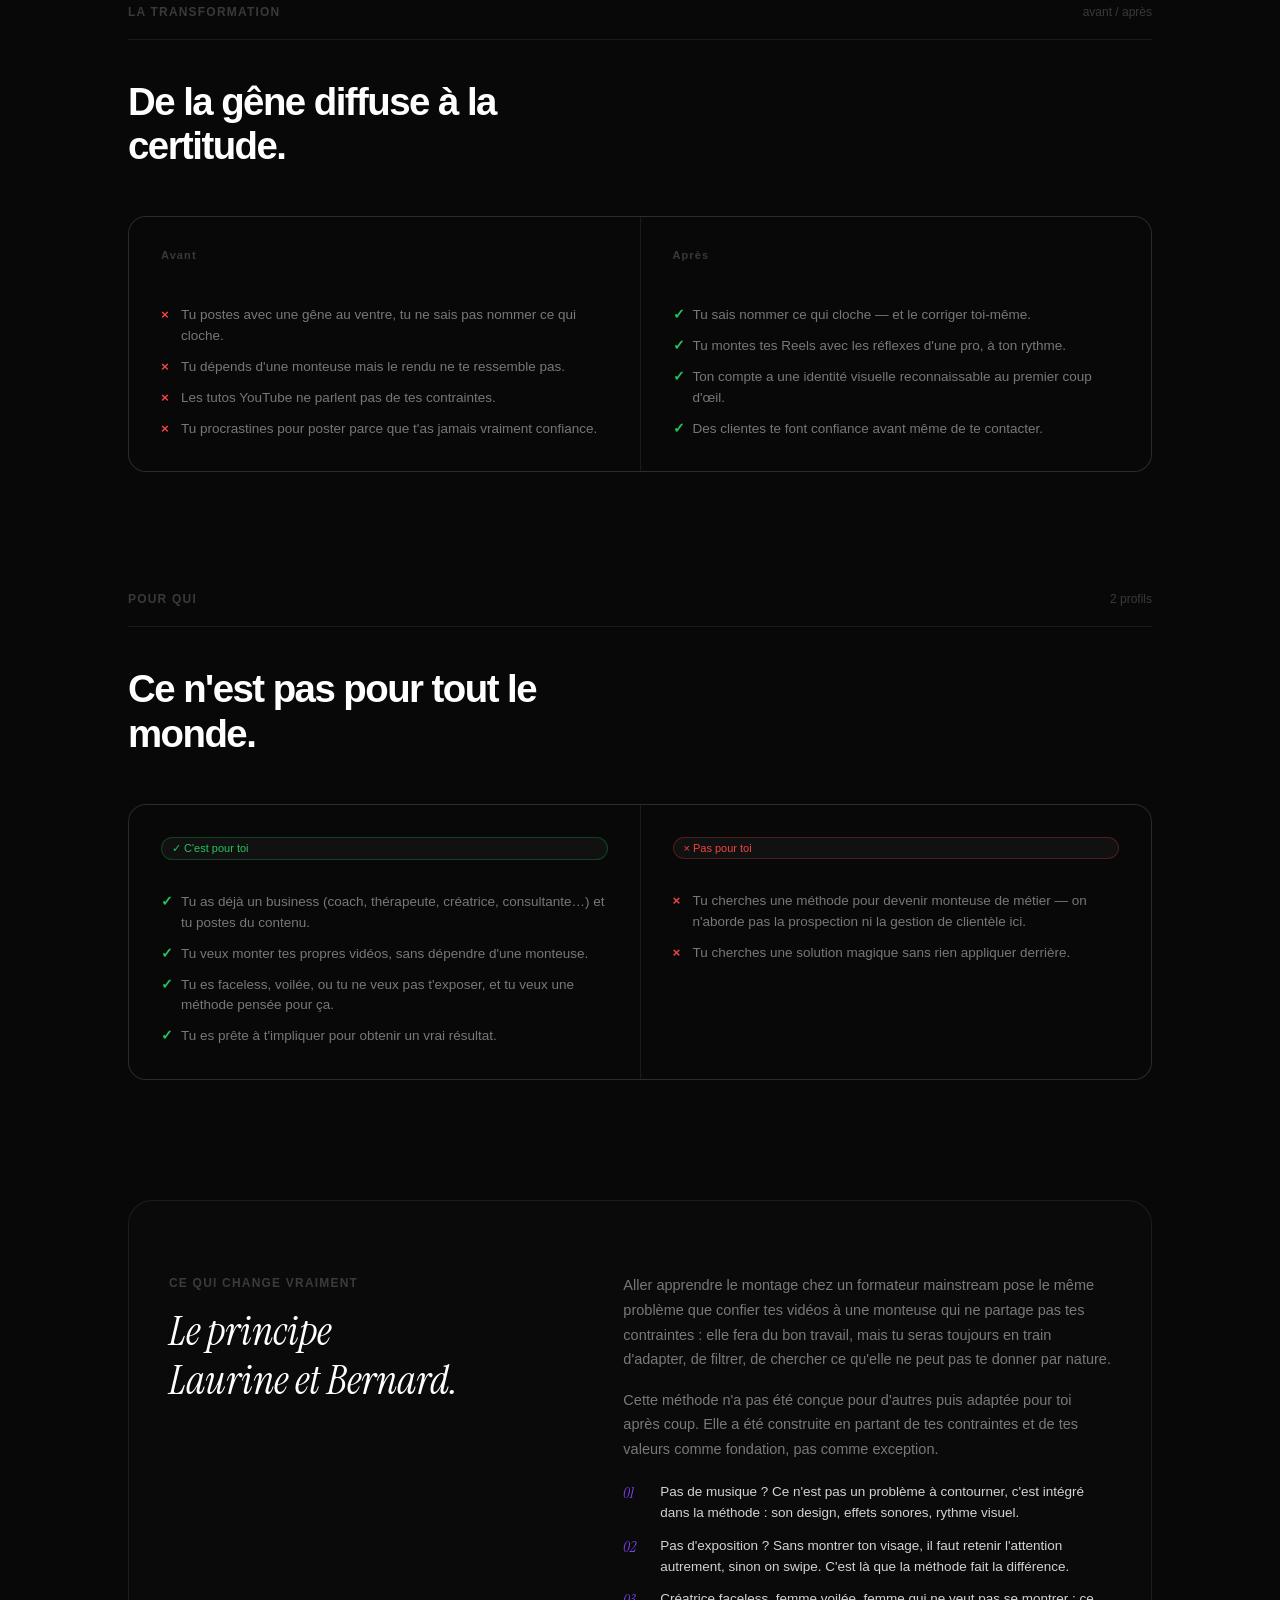
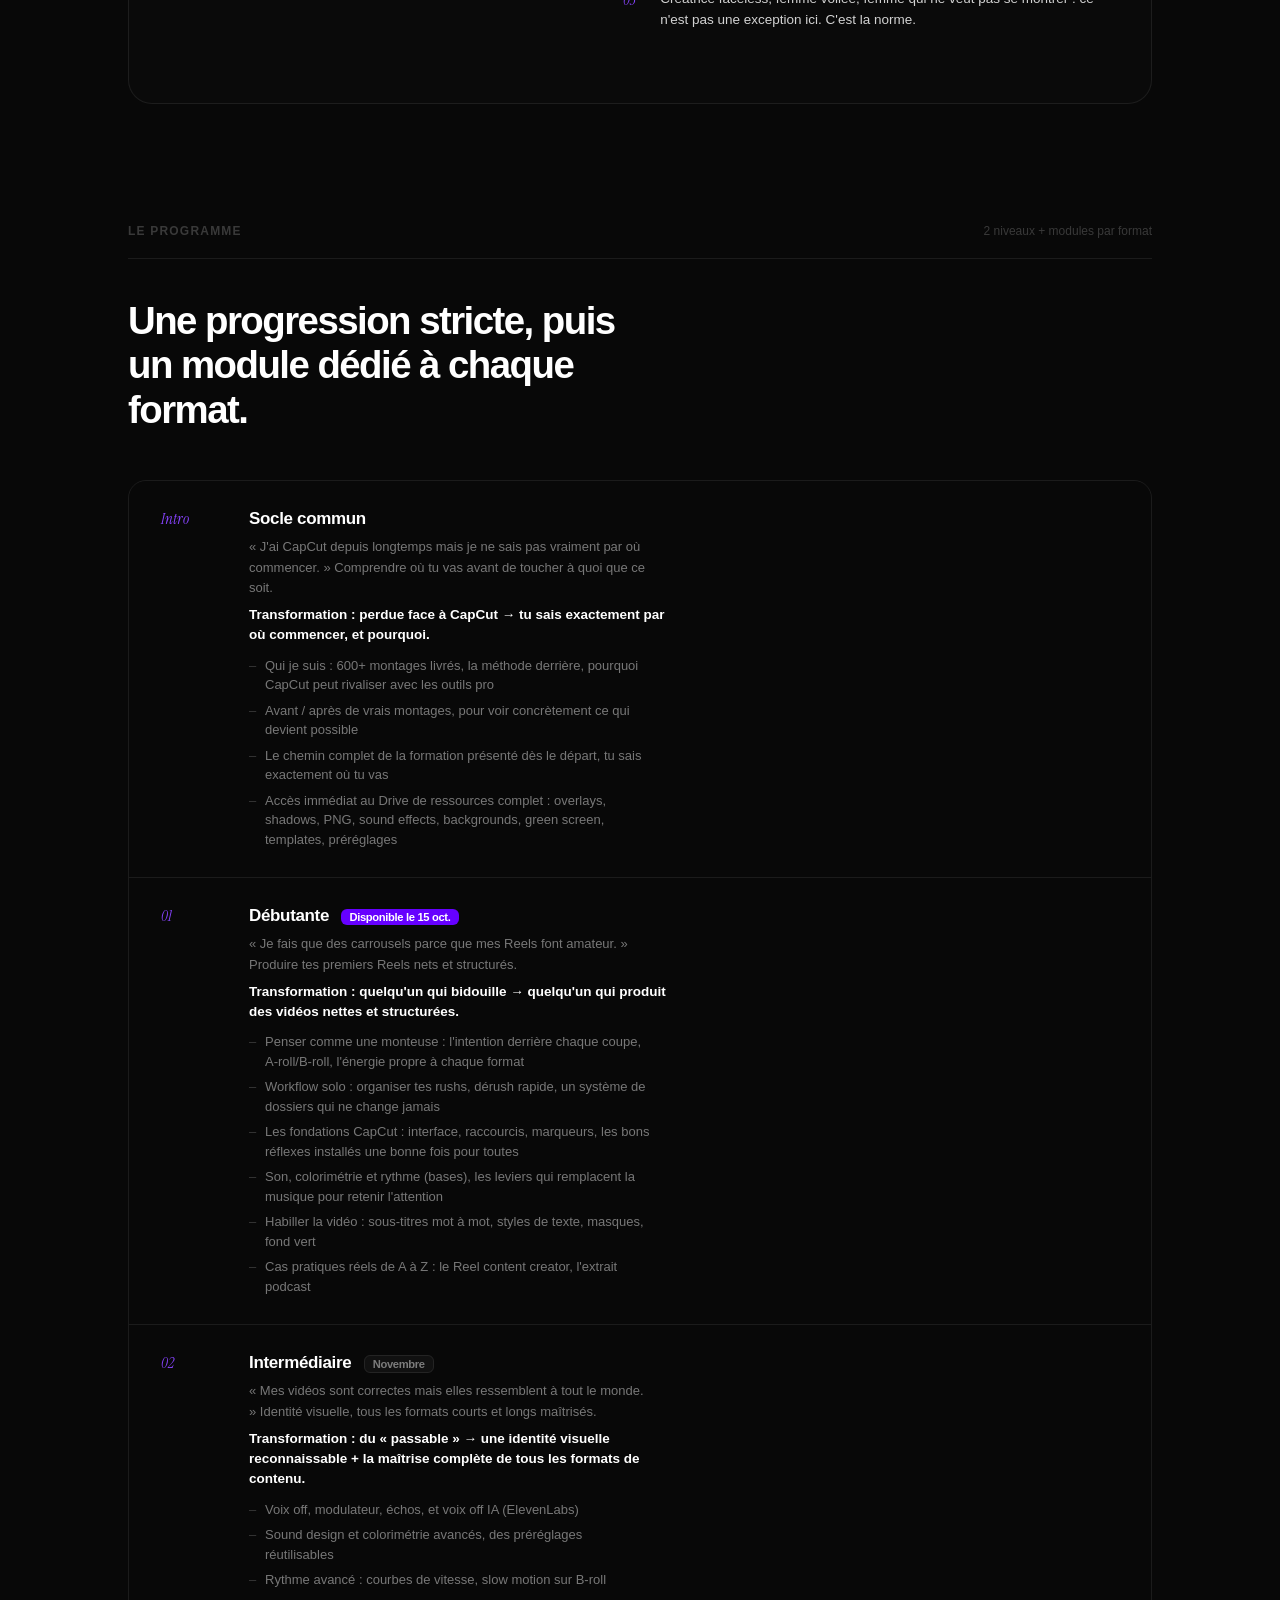
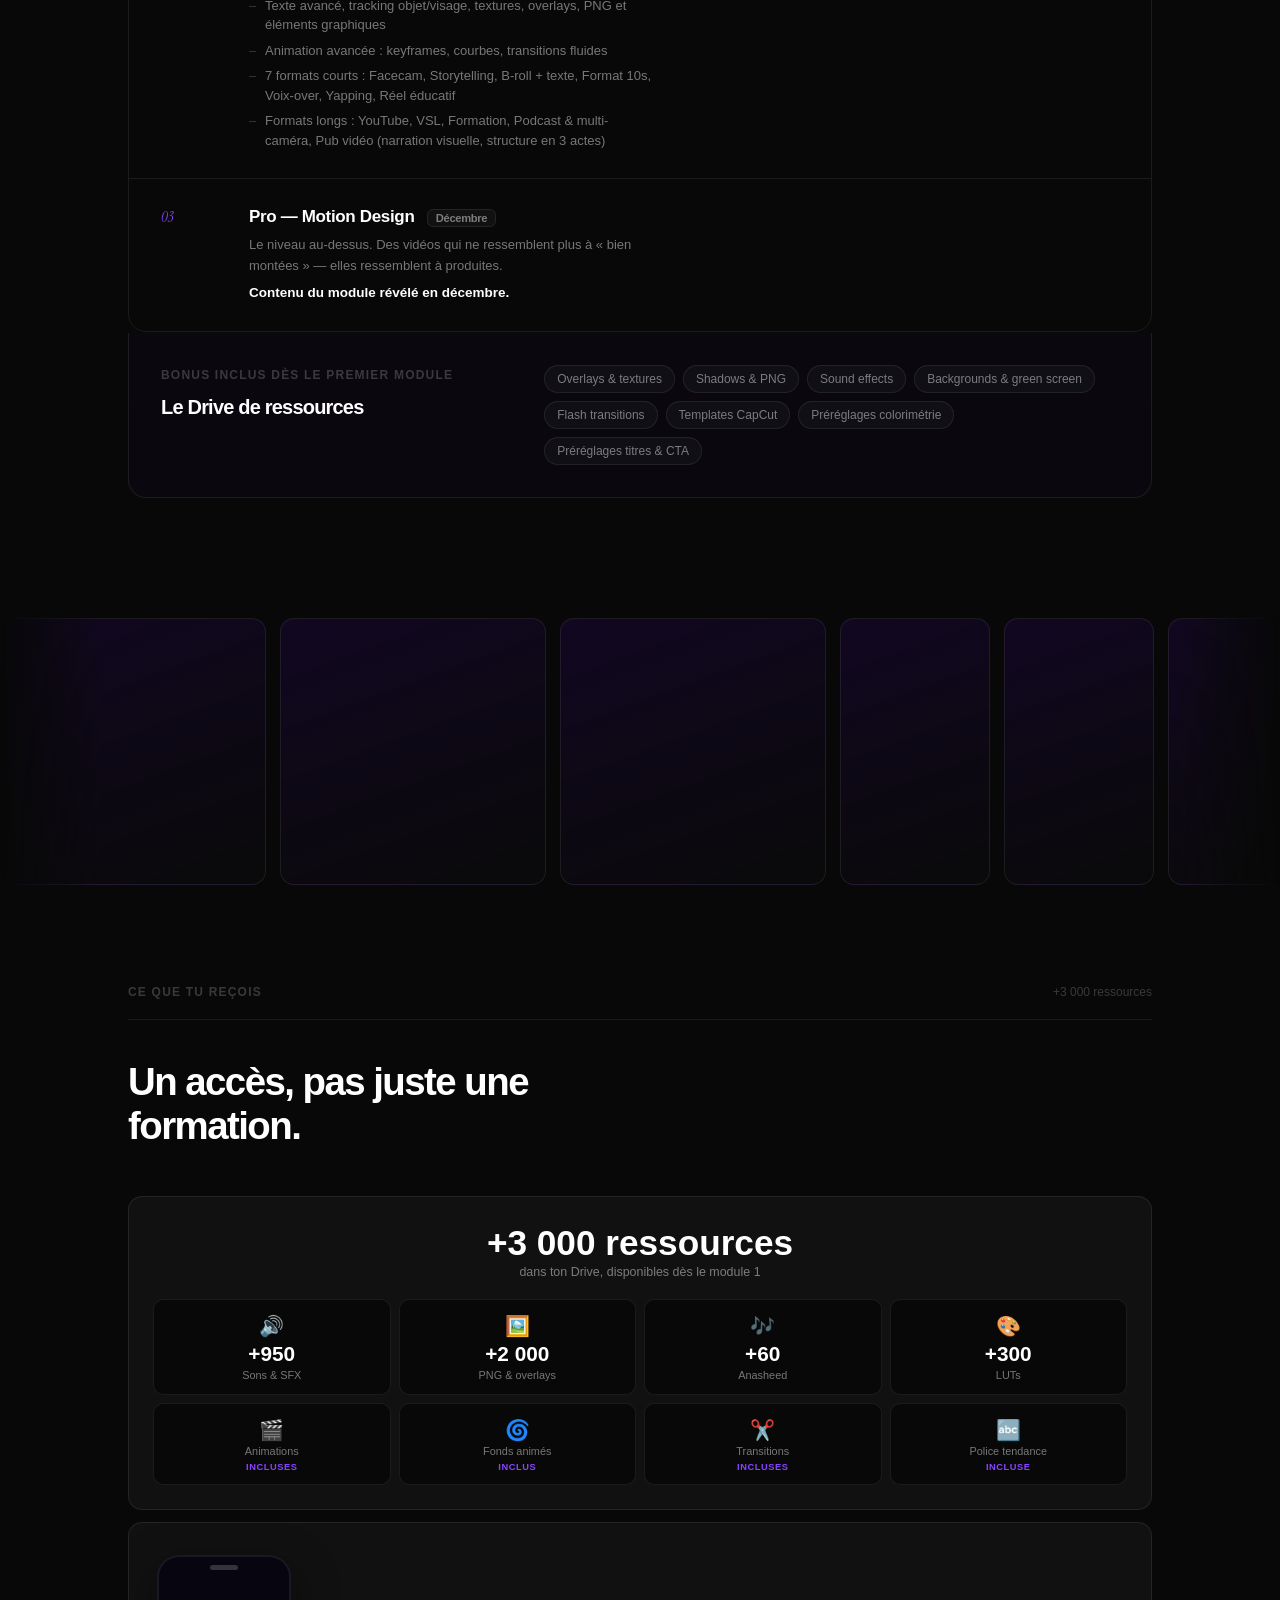
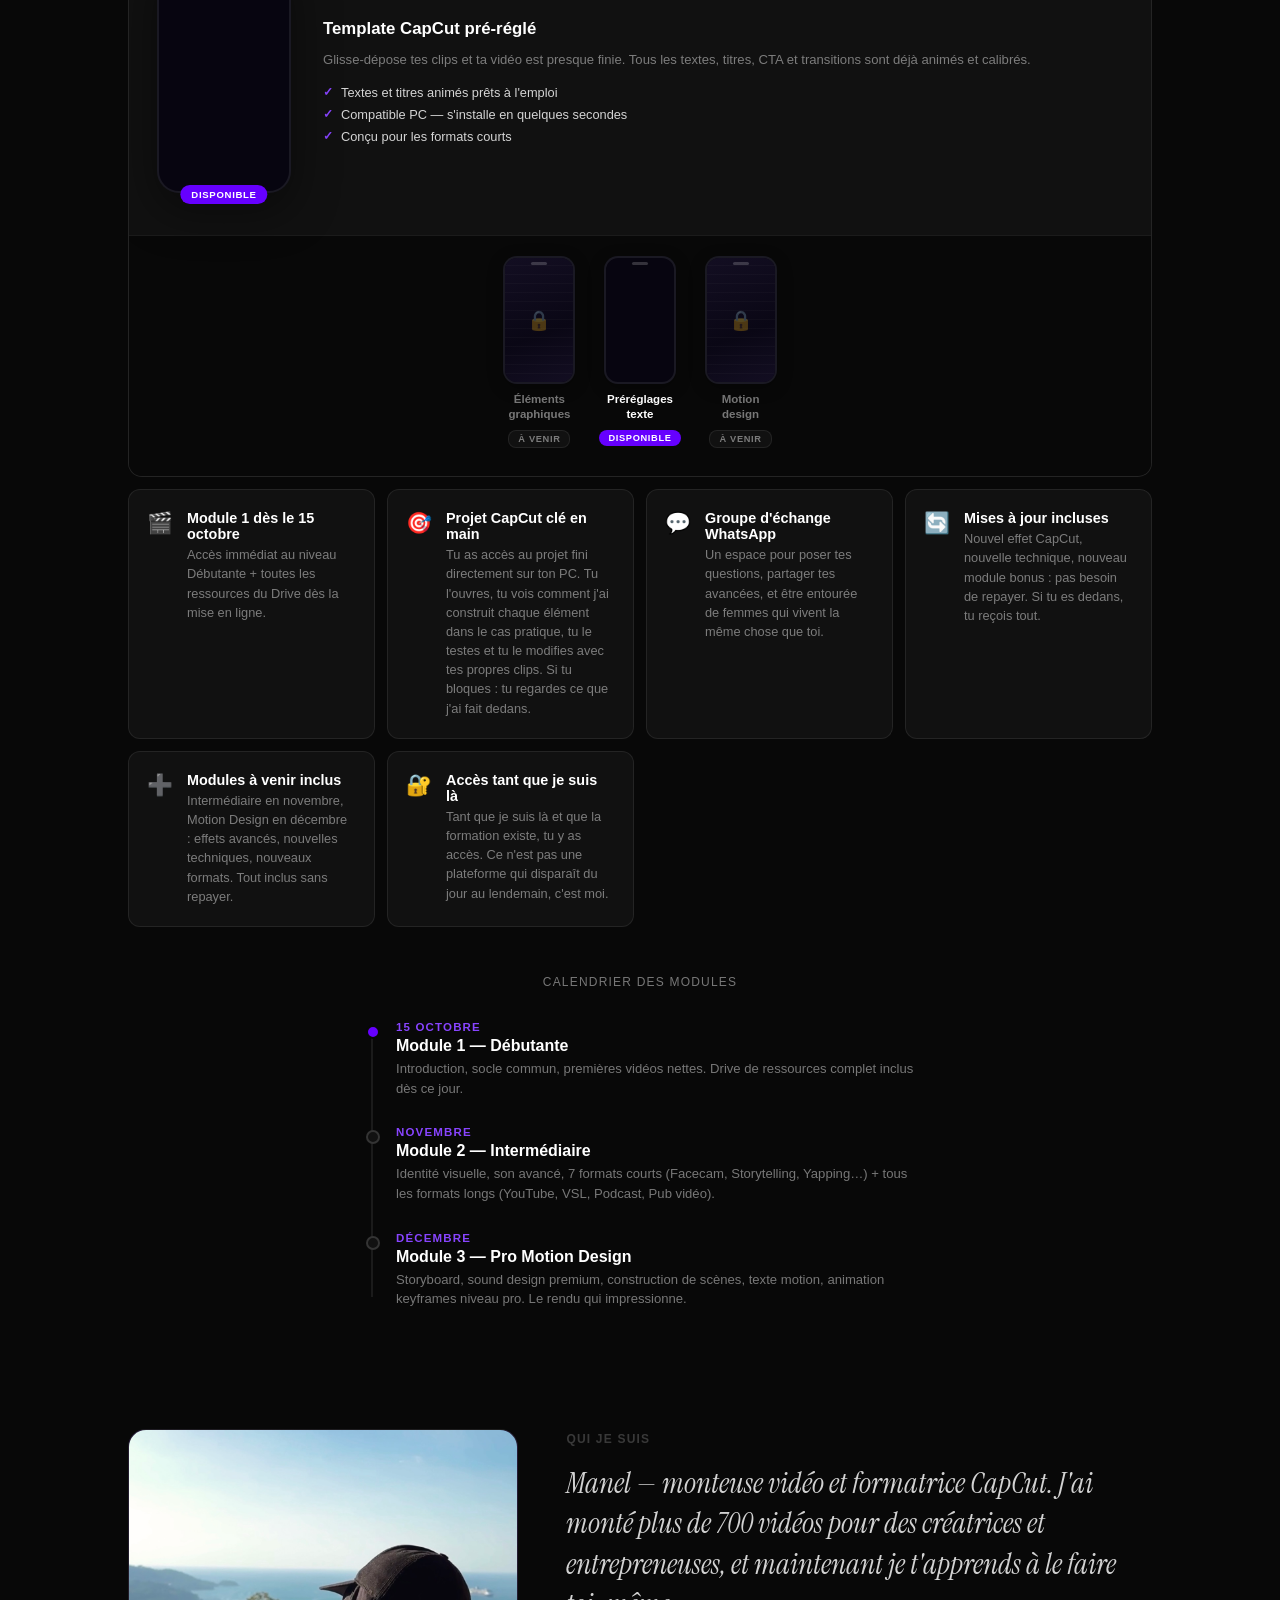
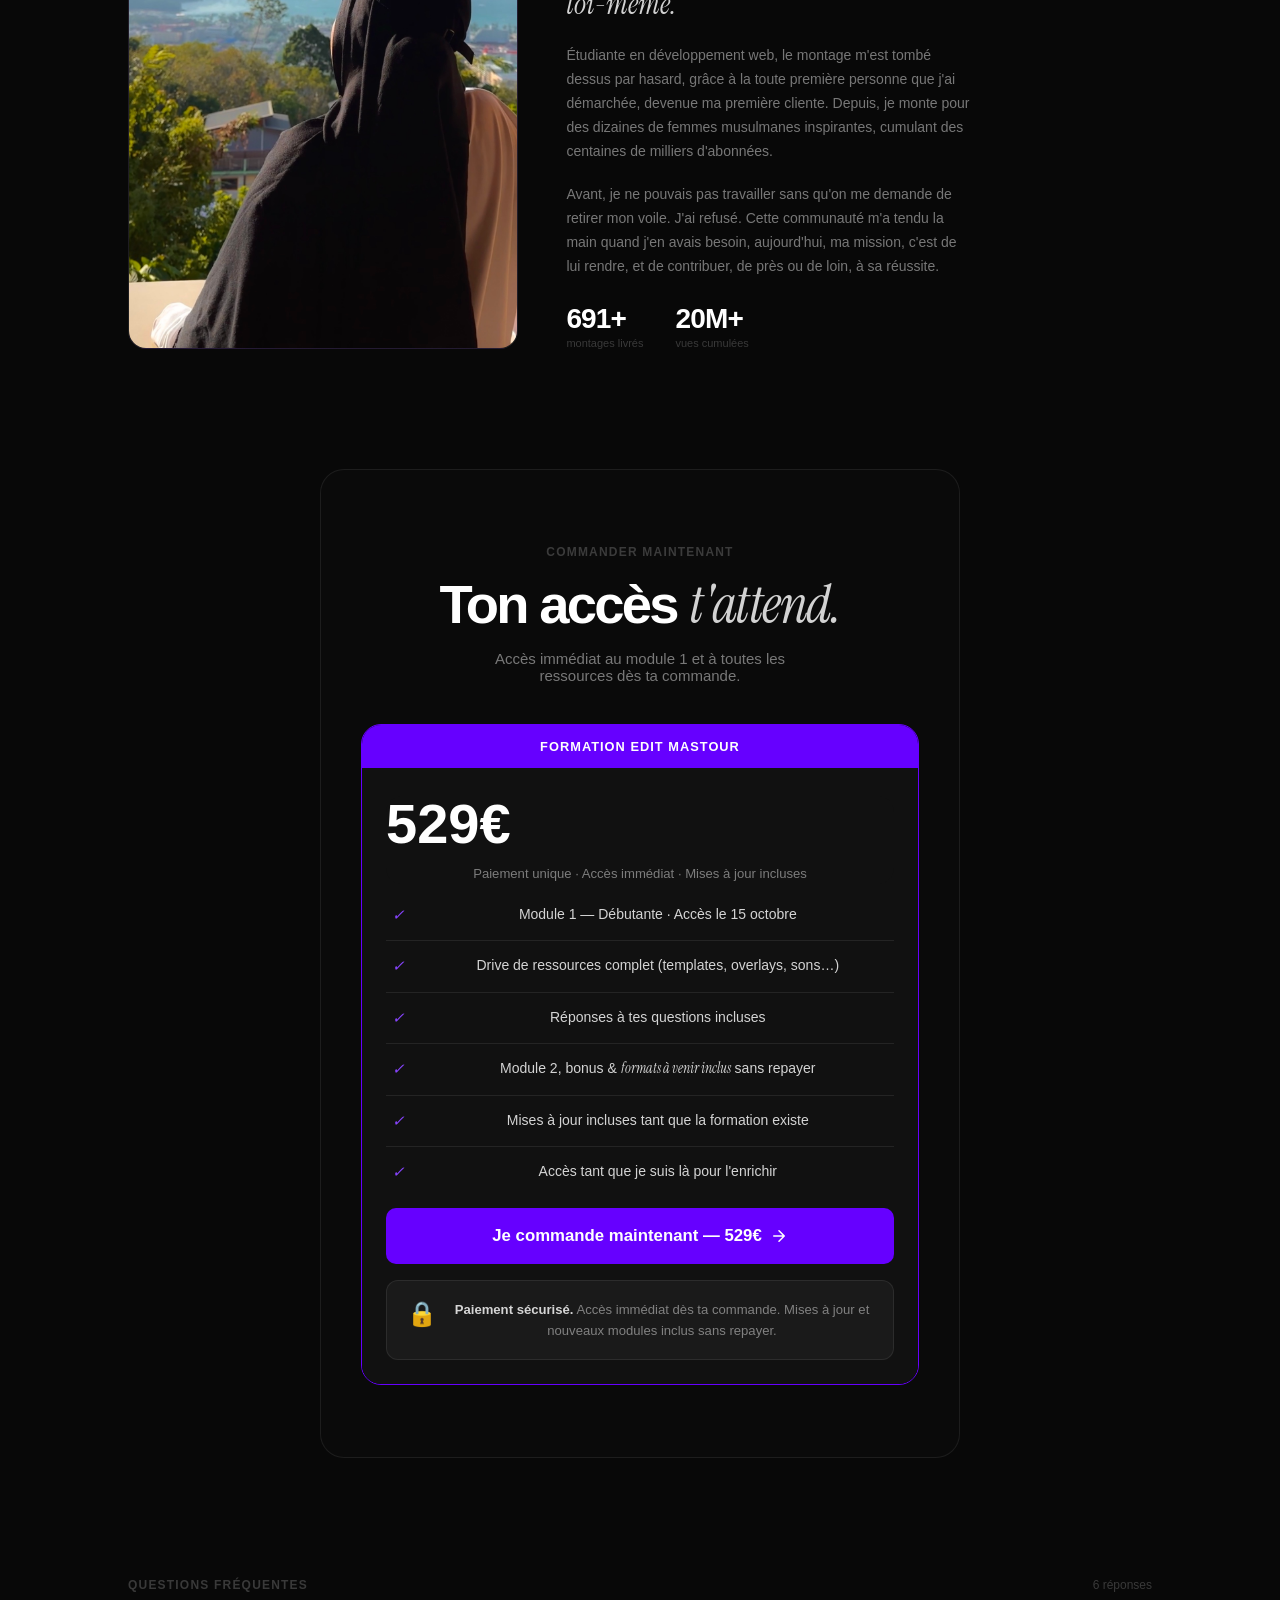
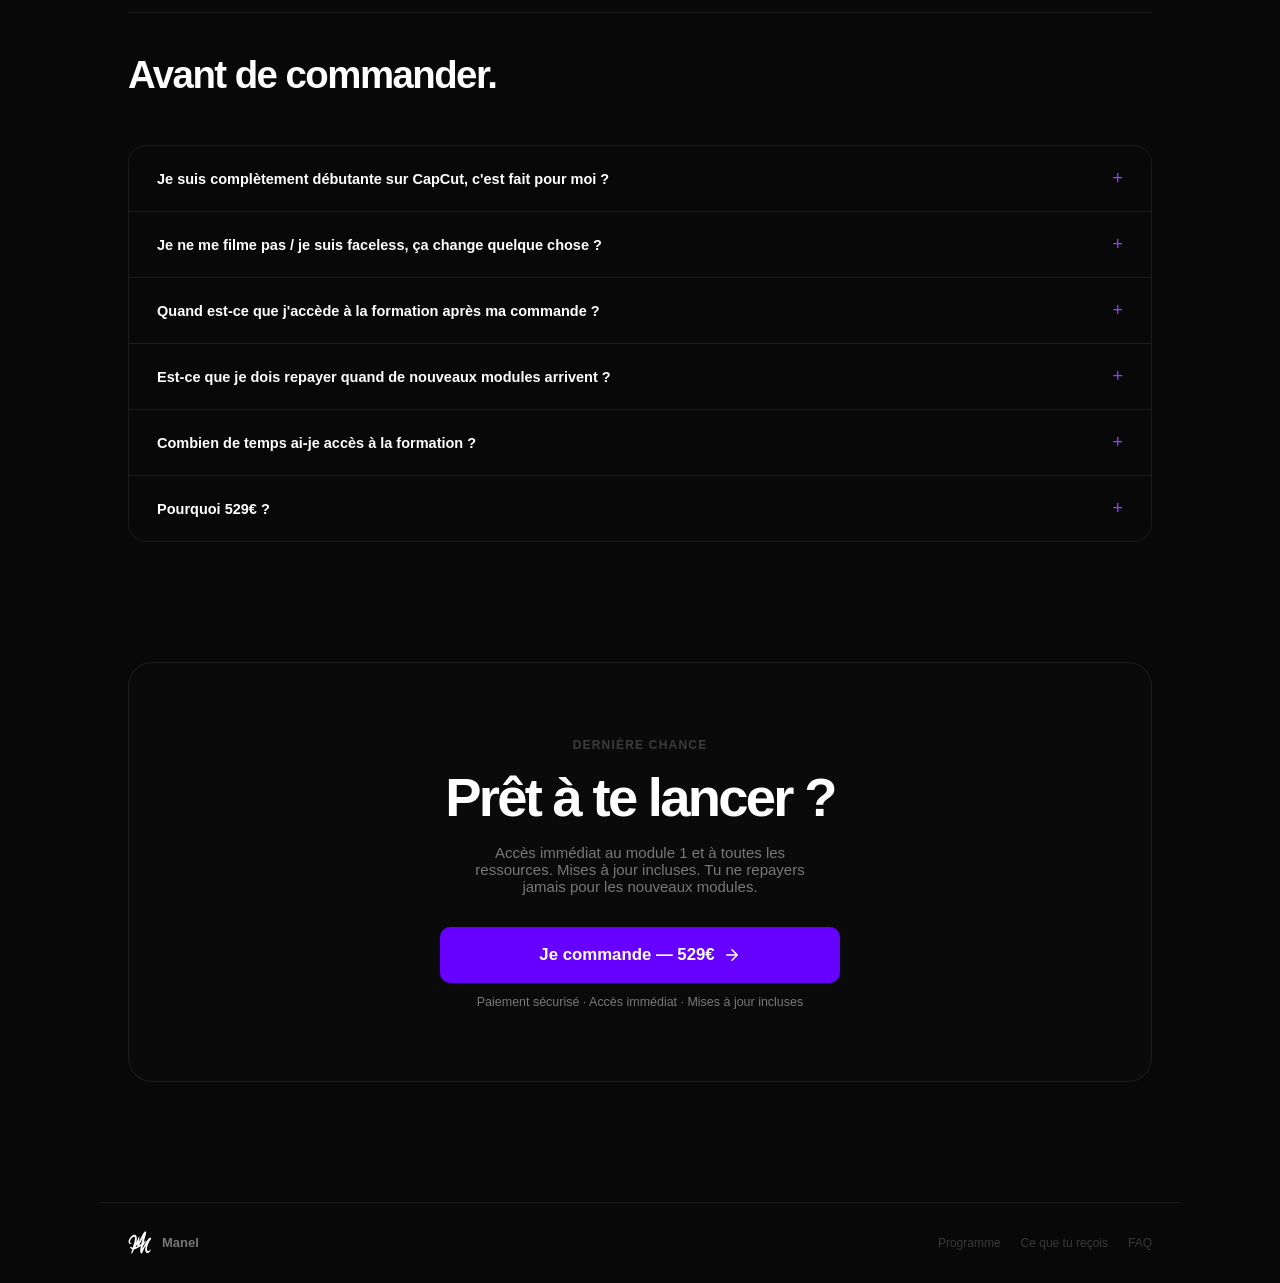
==== commit 0d00f8a4: "Hero: centrer le sous-titre (hero-sub) dans la colonne Le .hero-sub avait max-width:460px sans margi" ====
--- a/landing-formation.html
+++ b/landing-formation.html
@@ -39,6 +39,7 @@
 .hero-layout { display:flex; flex-direction:column; align-items:center; gap:44px; width:100%; }
 .hero-left-col { text-align:center; max-width:620px; width:100%; }
 .hero-left-col h1 { font-size:clamp(2rem, 5.9vw, 4rem); text-wrap:balance; }
+.hero-left-col .hero-sub { margin-inline:auto; }
 .hero-right-col { display:flex; flex-direction:column; align-items:center; gap:20px; }
 .hero-phone-wrap { position:relative; }
 .hero-phone-glow {
